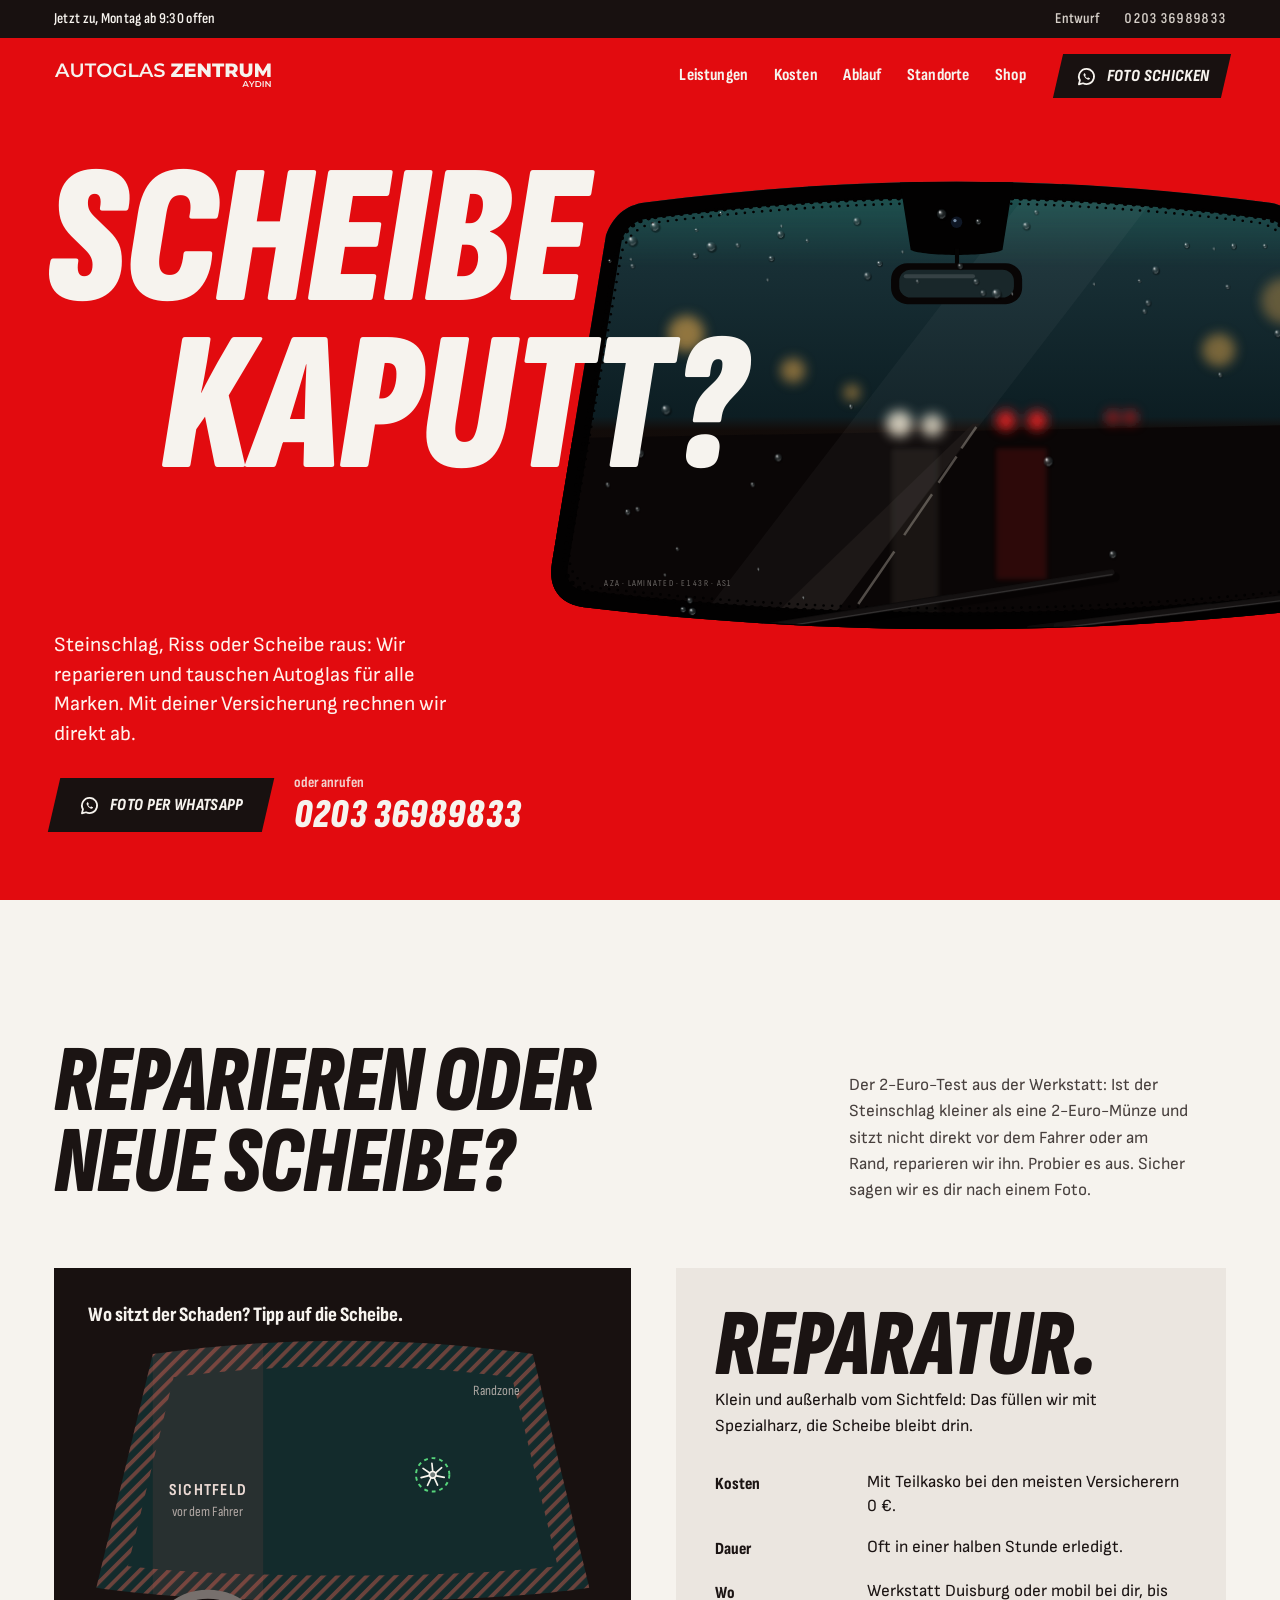
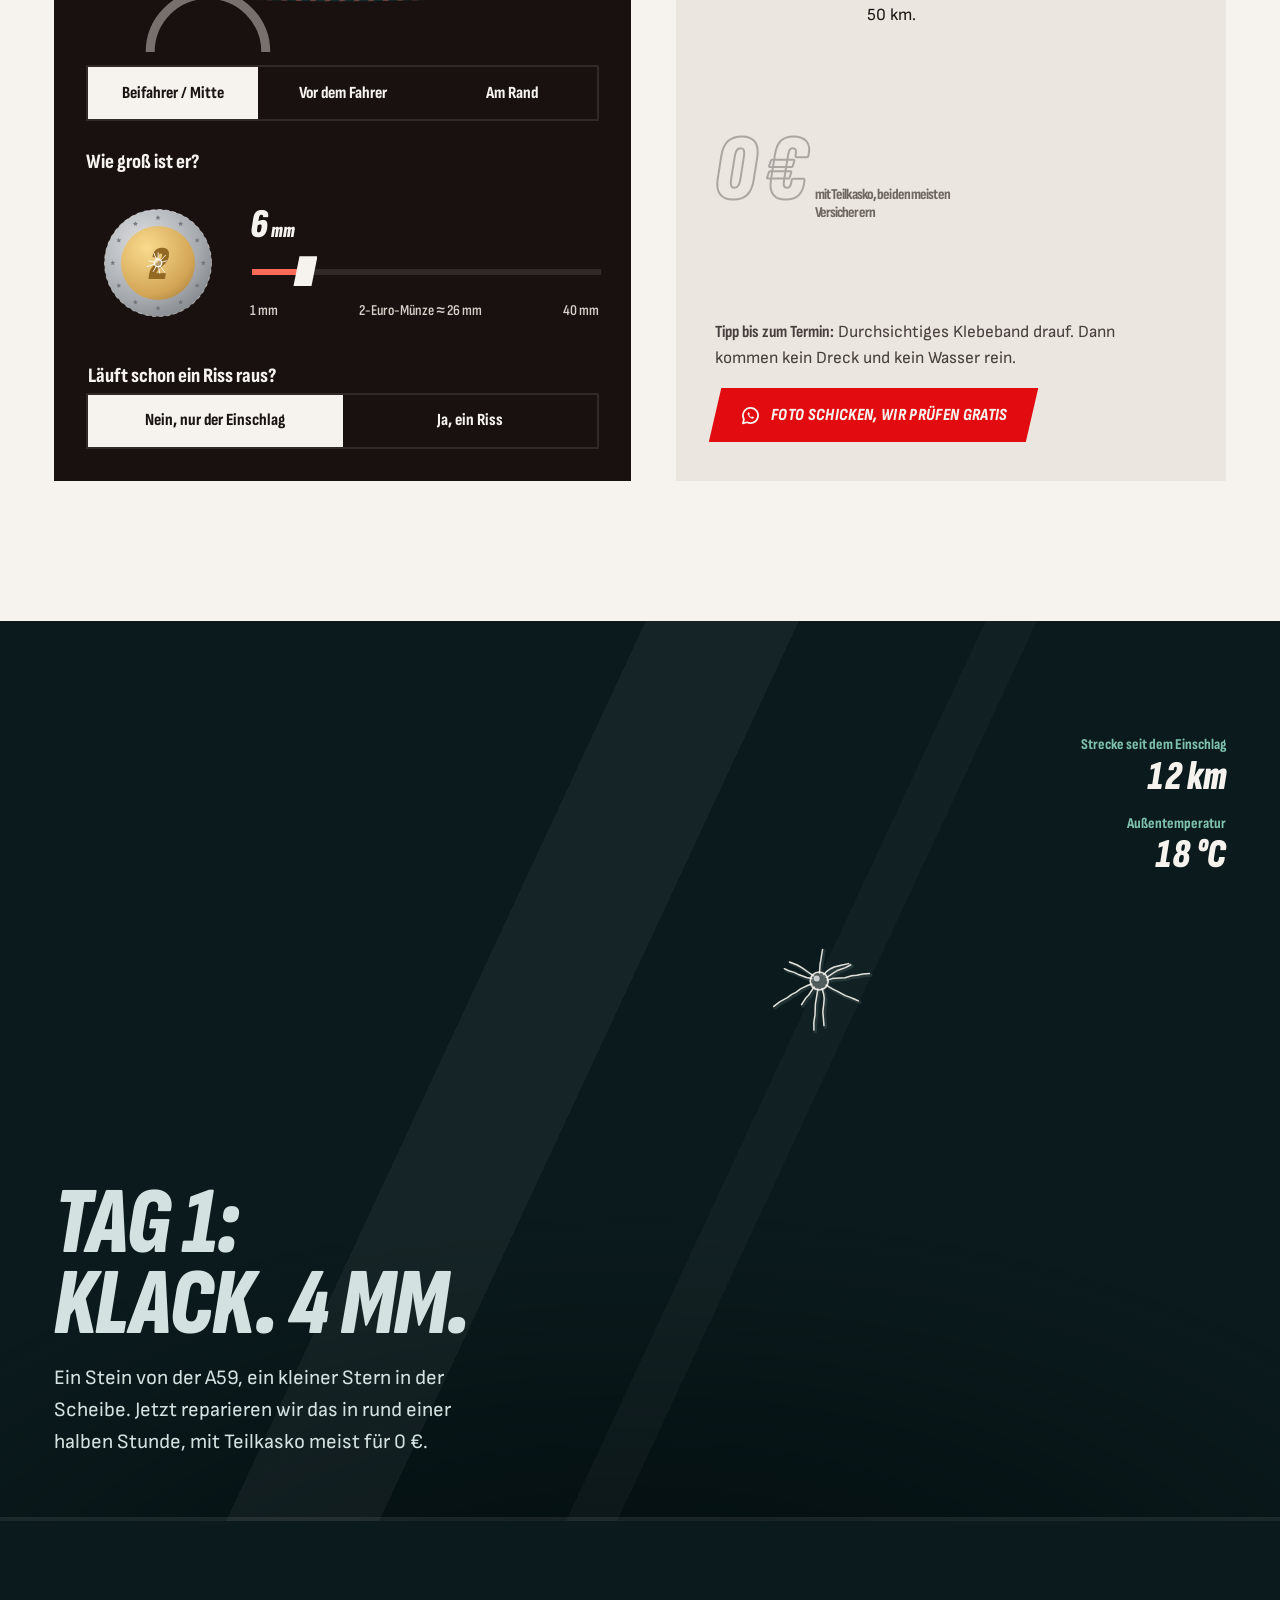
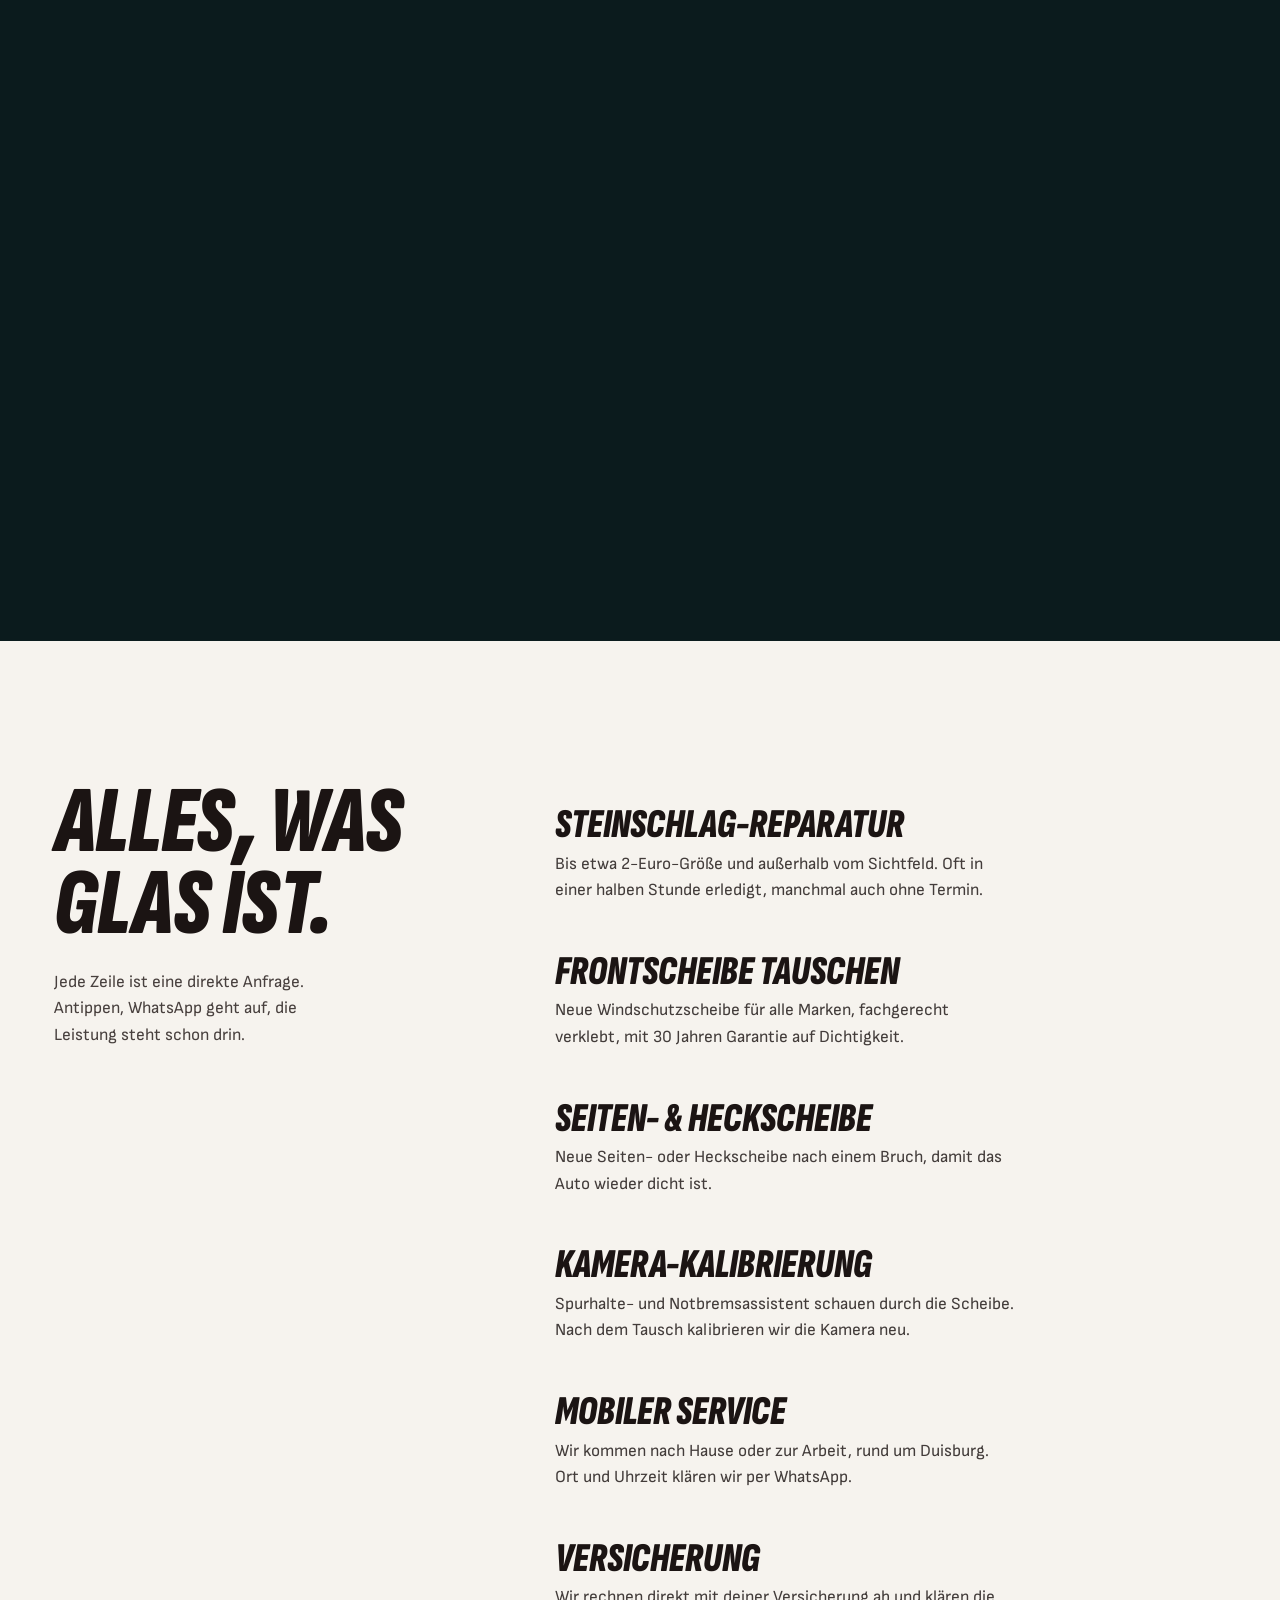
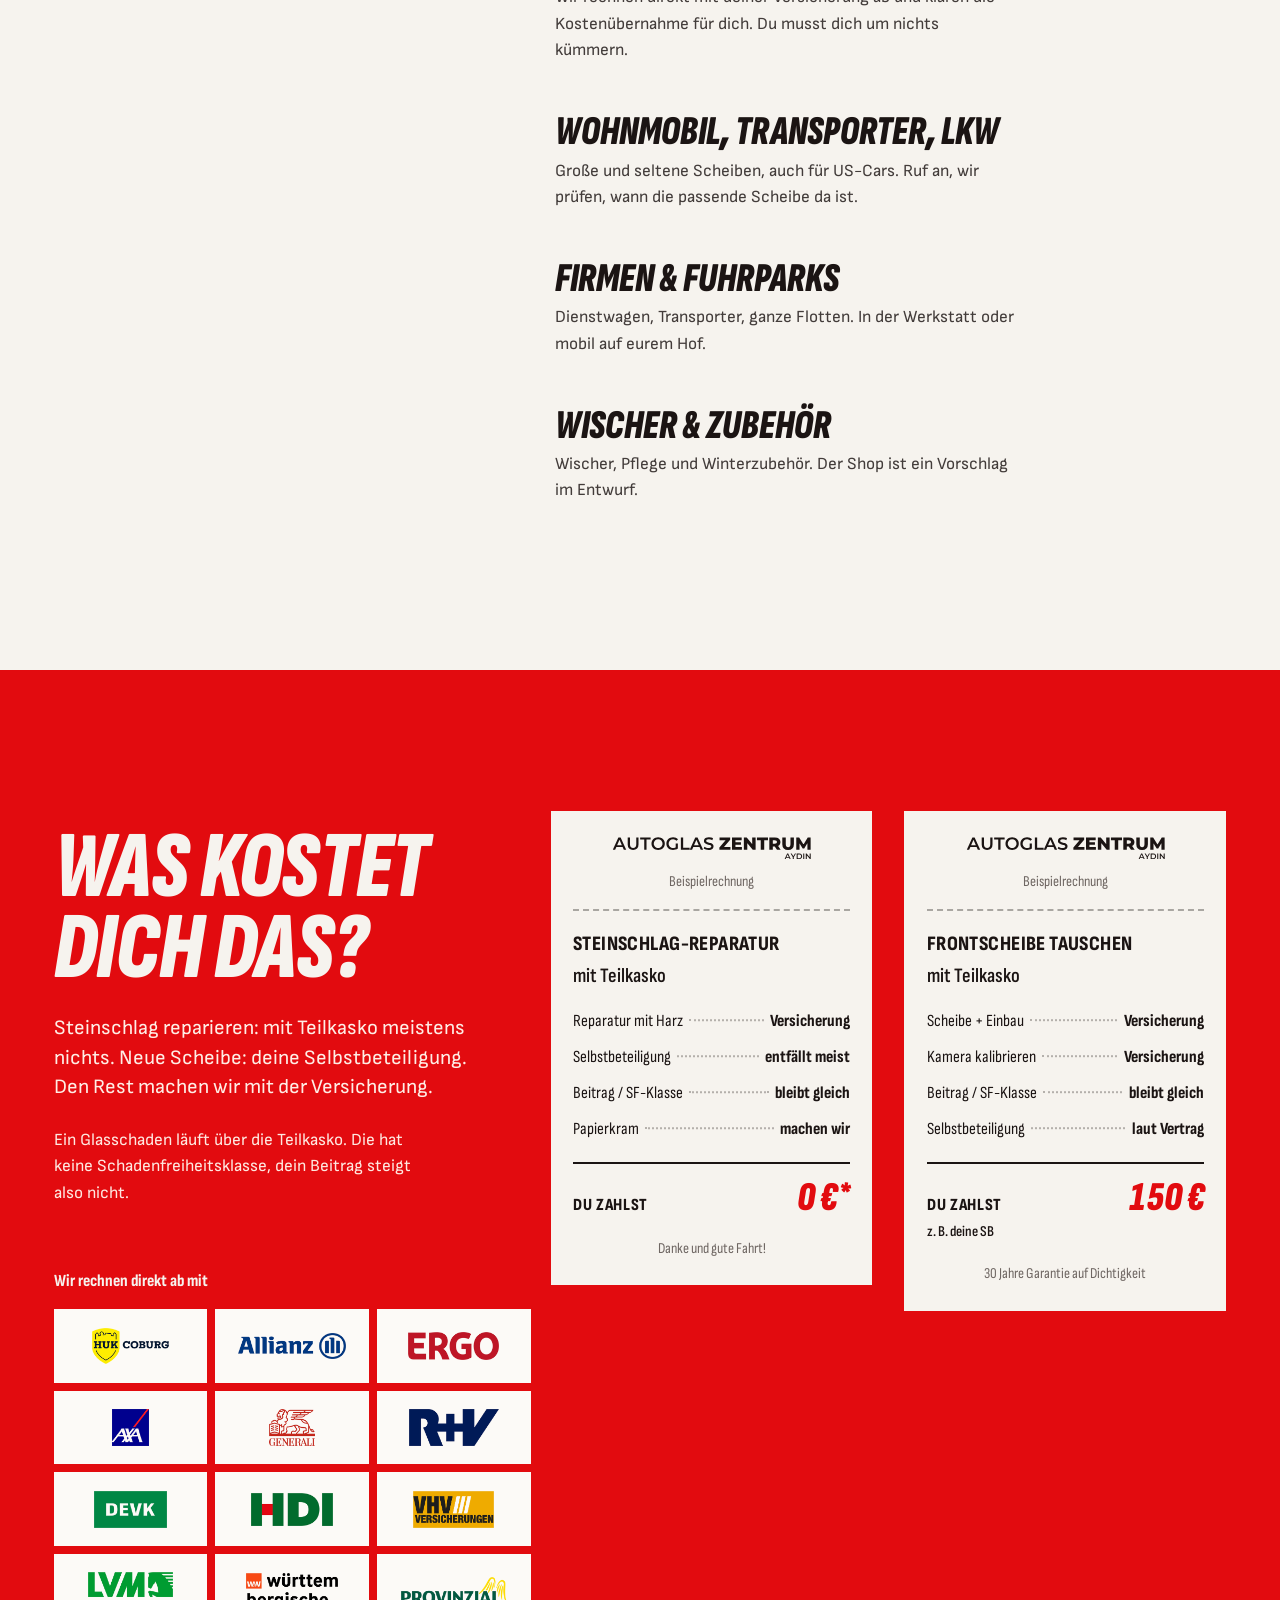
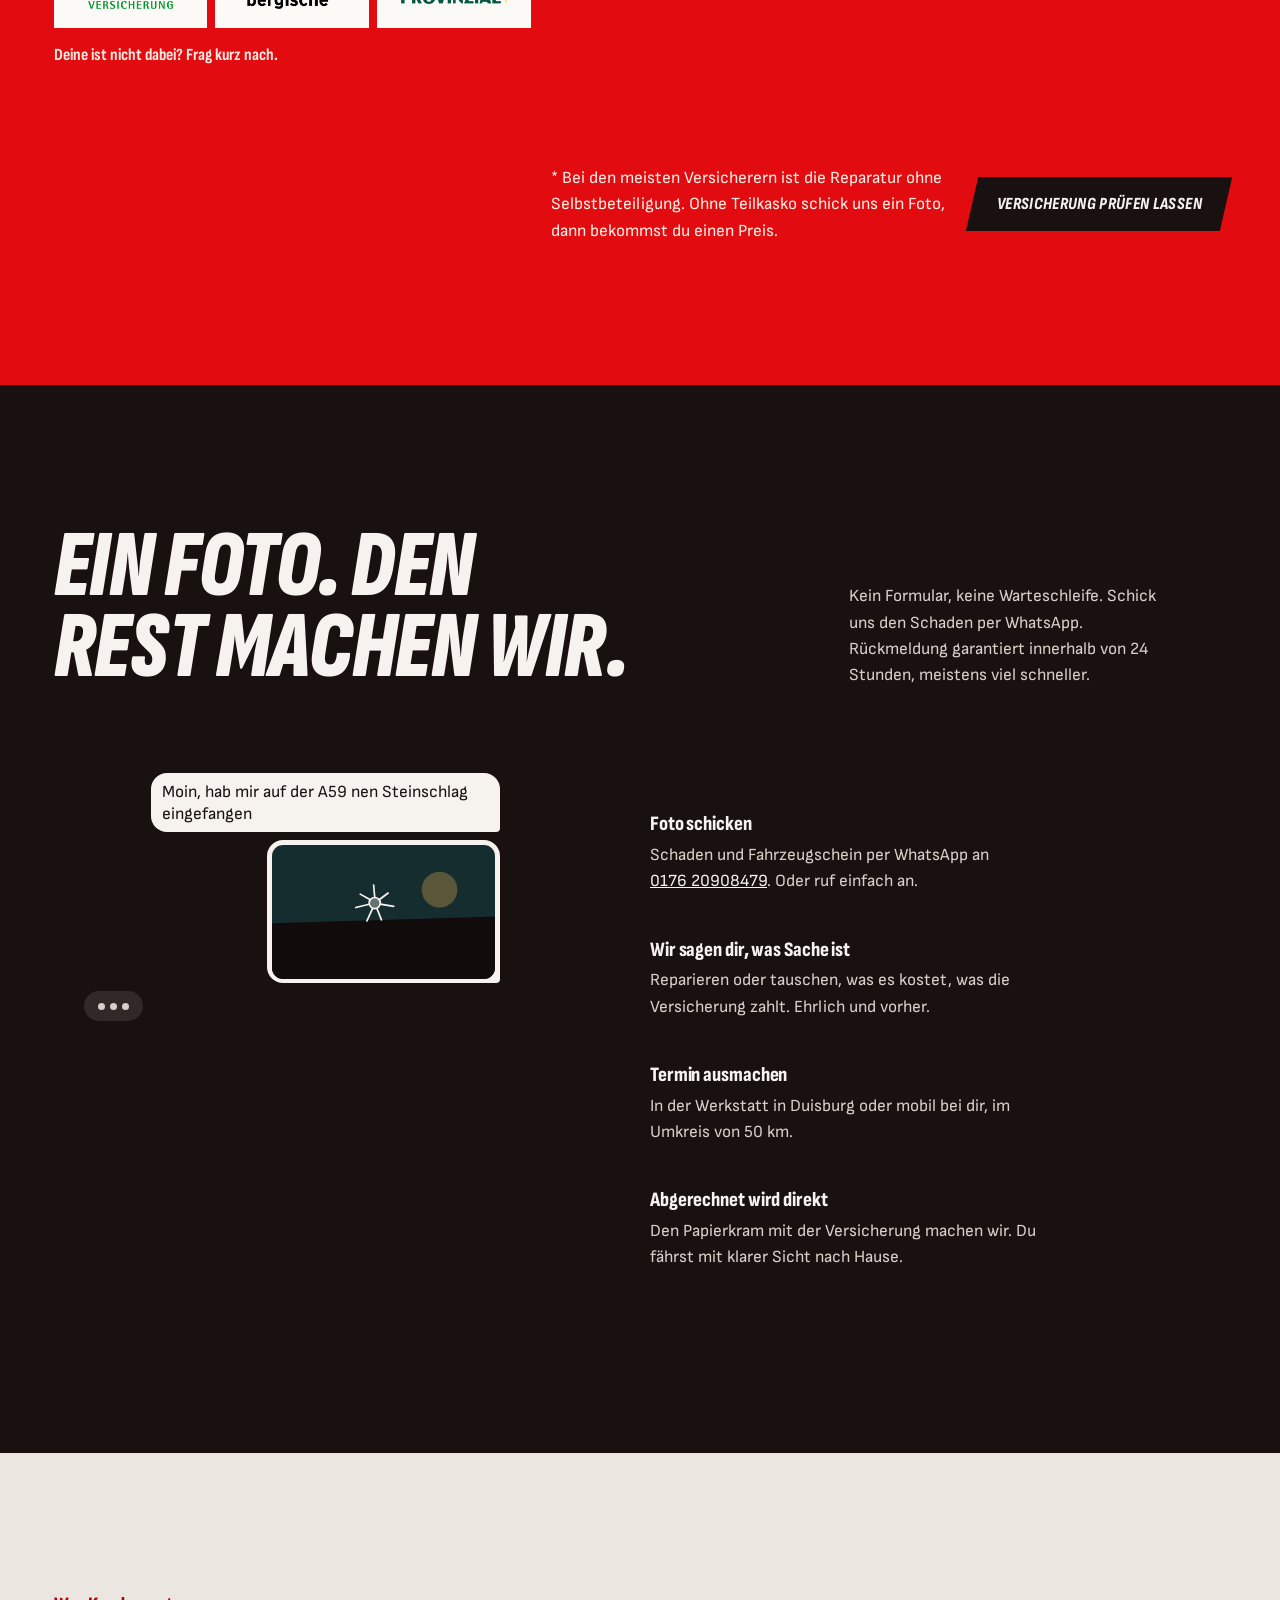
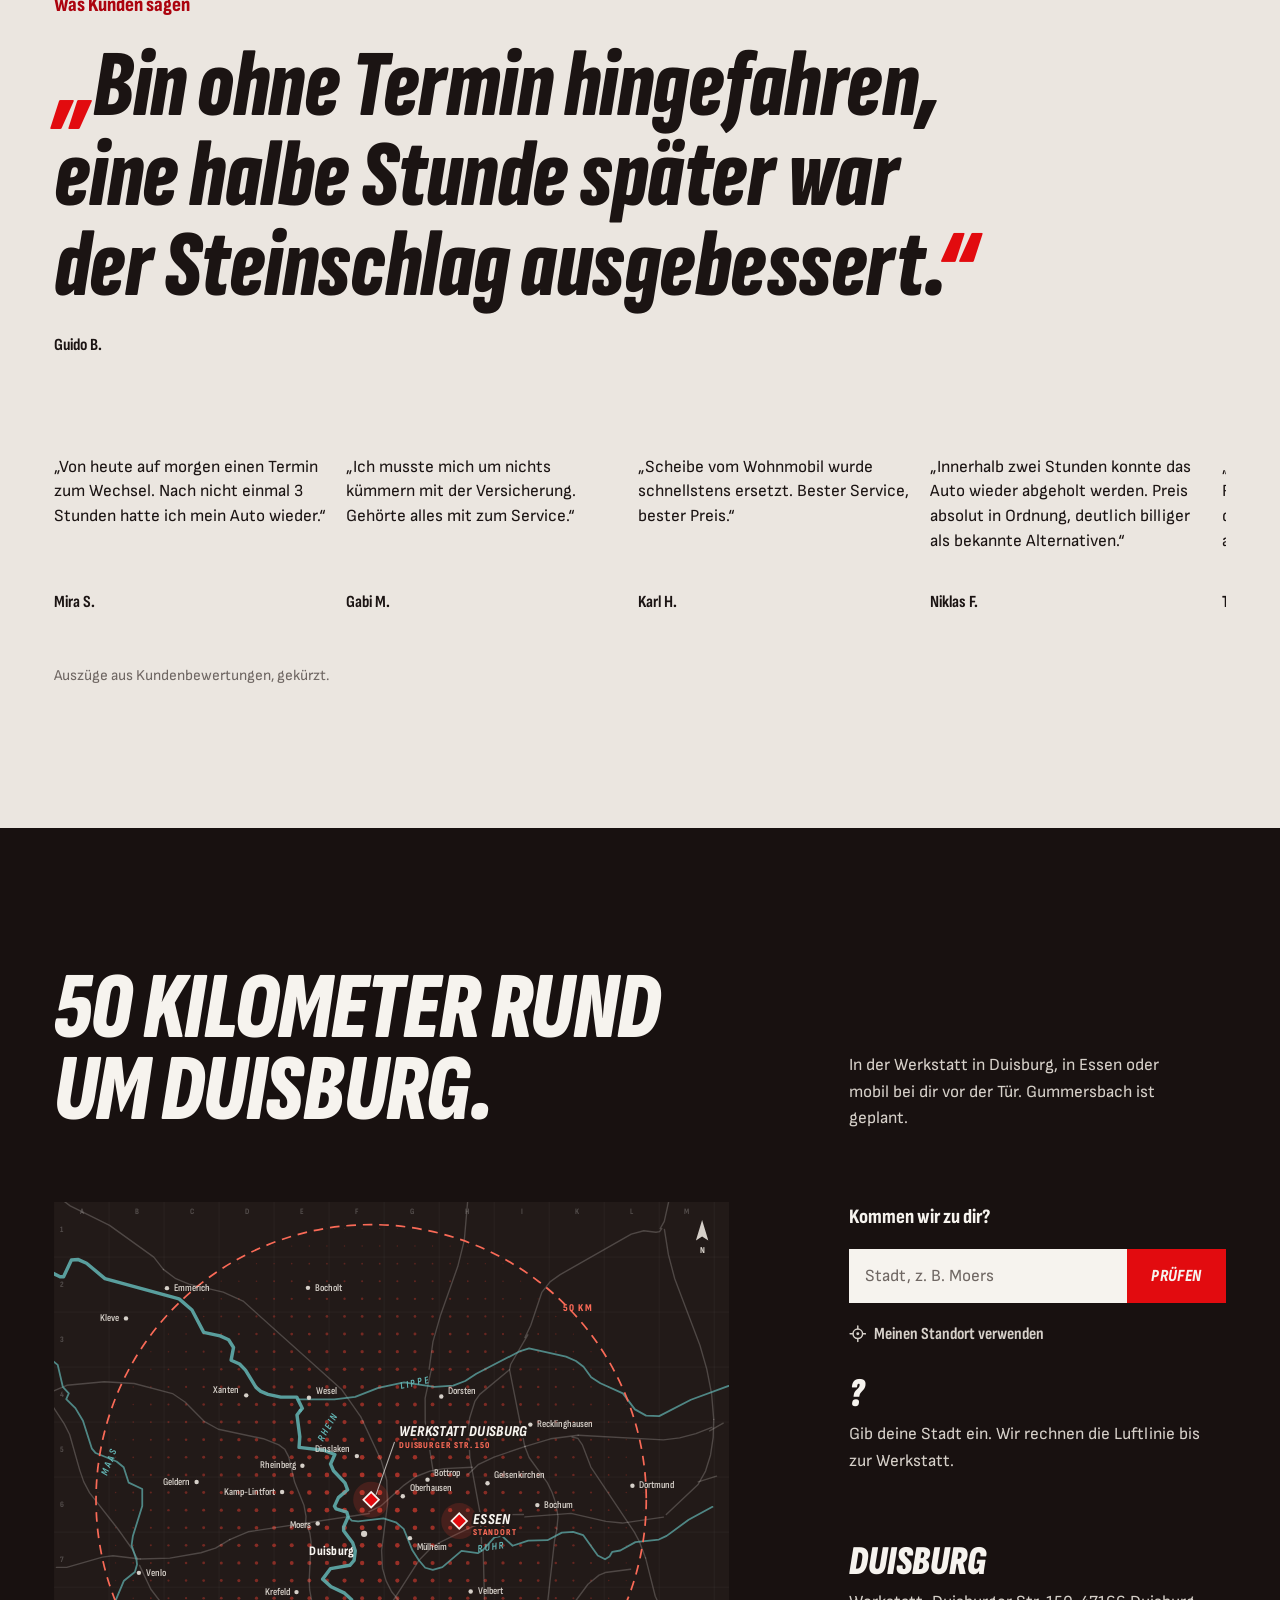
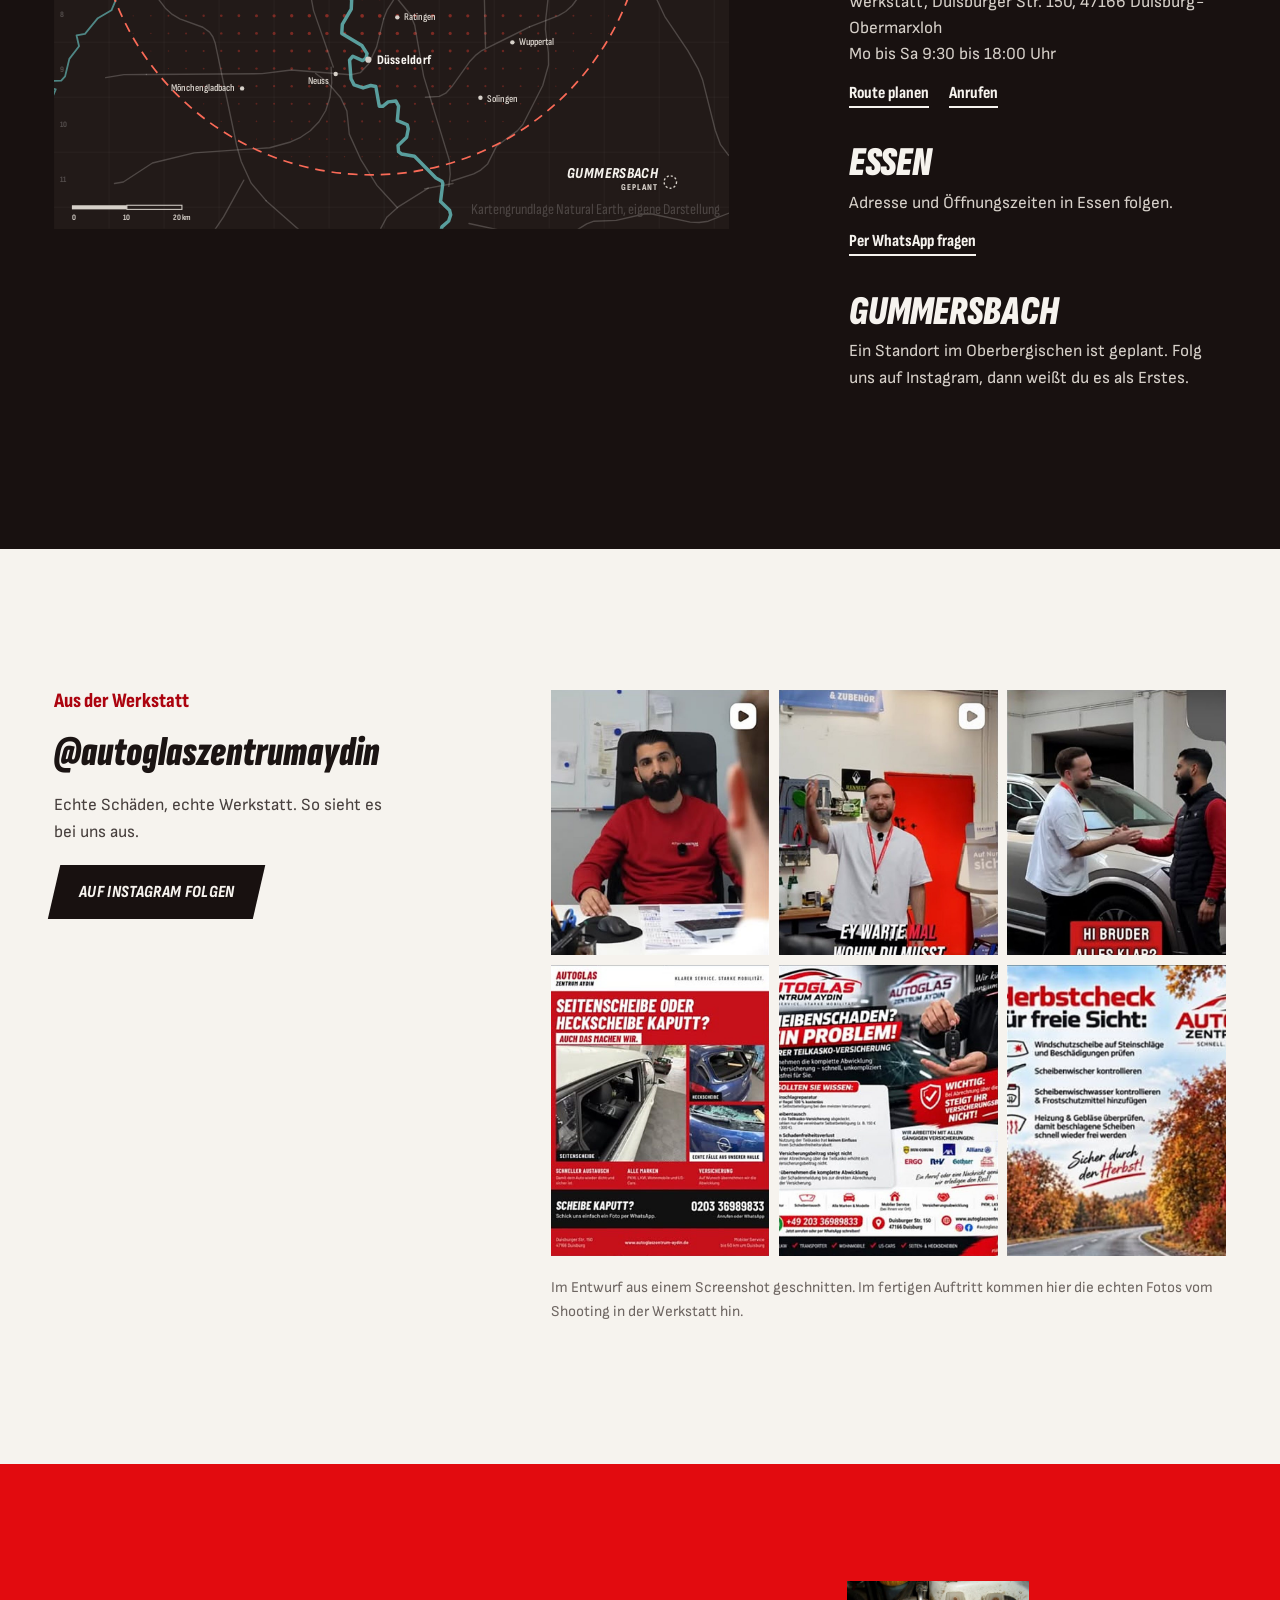
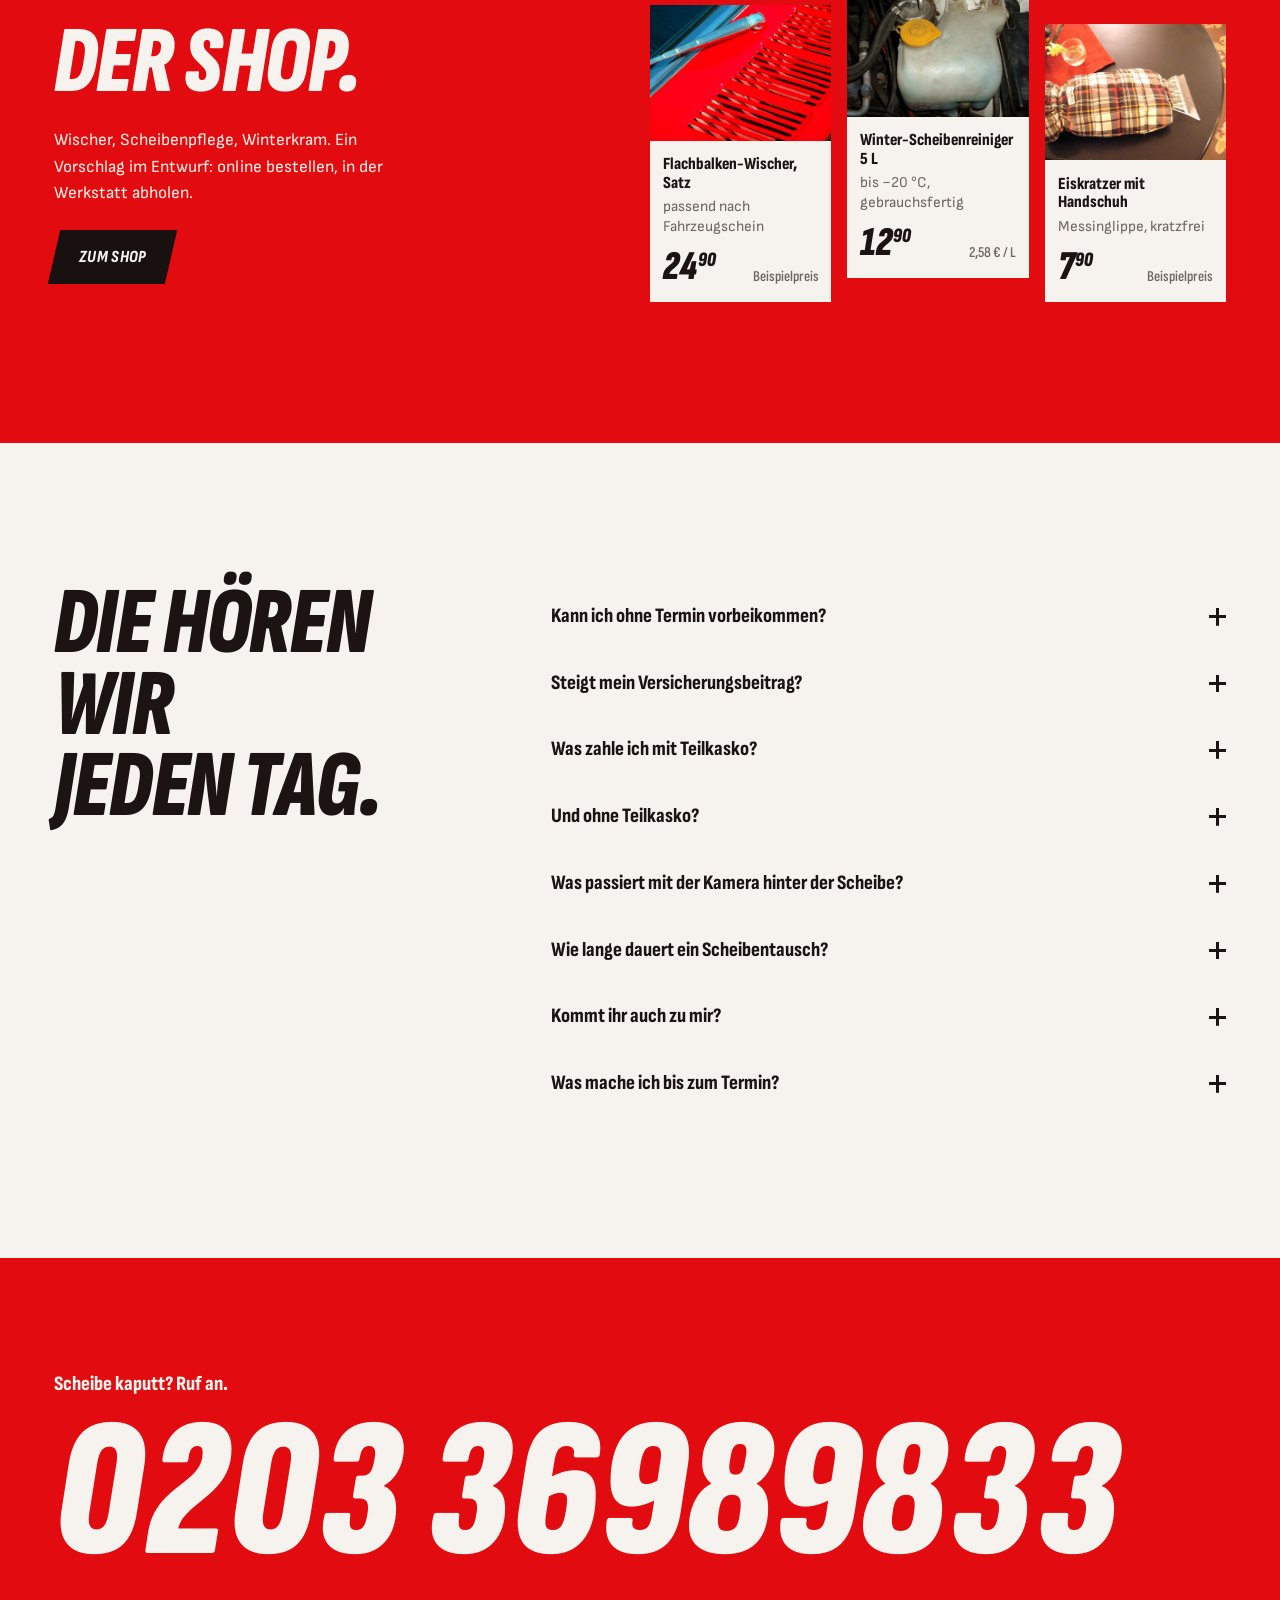
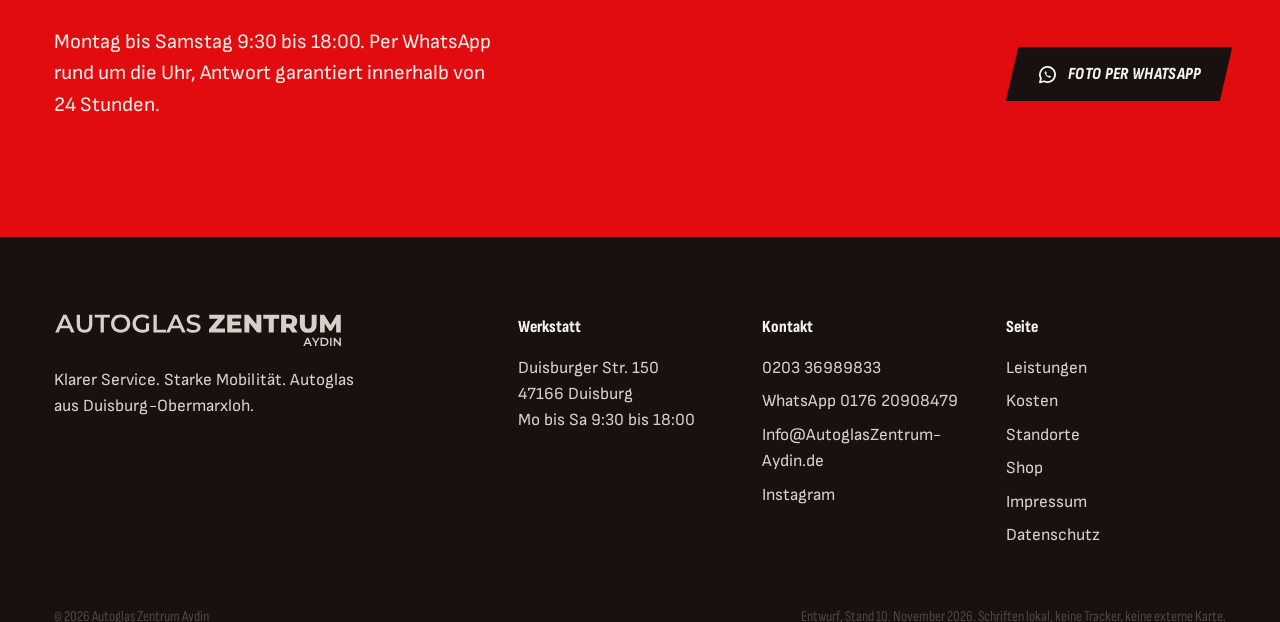
==== index.html @ ae597548 "Startbild: Beschriftung Steinschlag 4 mm reparierbar entfernt Auf Wunsch raus: das Kästchen mit gest" ====
<!doctype html>
<html lang="de">
<head>
<meta charset="utf-8">
<meta name="viewport" content="width=device-width, initial-scale=1, viewport-fit=cover">
<title>Entwurf: Autoglas Zentrum Aydin, Scheibe kaputt? Duisburg & Essen</title>
<meta name="description" content="Steinschlag-Reparatur, Scheibentausch und Kamera-Kalibrierung in Duisburg und Essen. Mit Teilkasko meist kostenlos, direkte Abrechnung mit der Versicherung, mobiler Service bis 50 km.">
<meta name="theme-color" content="#e2161c">
<meta property="og:title" content="Autoglas Zentrum Aydin: Scheibe kaputt?">
<meta property="og:description" content="Foto per WhatsApp, Rückmeldung in 24 Stunden. Steinschlag mit Teilkasko meist 0 €.">
<meta property="og:type" content="website">
<link rel="preload" href="assets/fonts/SofiaSansExtraCondensed-italic-latin.woff2" as="font" type="font/woff2" crossorigin>
<link rel="preload" href="assets/fonts/SofiaSans-normal-latin.woff2" as="font" type="font/woff2" crossorigin>
<link rel="stylesheet" href="assets/css/site.css">
<link rel="icon" href="data:image/svg+xml,%3Csvg xmlns='http://www.w3.org/2000/svg' viewBox='0 0 32 32'%3E%3Ccircle cx='16' cy='16' r='16' fill='%23fe0000'/%3E%3Cpath d='M9 22l5-12h4l5 12h-3.4l-1-2.6h-5.2l-1 2.6zm5.4-5.2h3.2L16 12.6z' fill='%23fff'/%3E%3C/svg%3E">
<script>document.documentElement.classList.add('js')</script>
<script type="application/ld+json">
{
  "@context": "https://schema.org",
  "@type": "AutoRepair",
  "name": "Autoglas Zentrum Aydin",
  "url": "https://autoglaszentrum-aydin.de/",
  "telephone": "+49 203 36989833",
  "email": "Info@AutoglasZentrum-Aydin.de",
  "address": { "@type": "PostalAddress", "streetAddress": "Duisburger Str. 150", "postalCode": "47166", "addressLocality": "Duisburg", "addressCountry": "DE" },
  "geo": { "@type": "GeoCoordinates", "latitude": 51.4906217, "longitude": 6.7808339 },
  "openingHoursSpecification": [{ "@type": "OpeningHoursSpecification", "dayOfWeek": ["Monday","Tuesday","Wednesday","Thursday","Friday","Saturday"], "opens": "09:30", "closes": "18:00" }],
  "areaServed": ["Duisburg","Essen","Oberhausen","Mülheim an der Ruhr","Moers","Dinslaken","Bottrop","Krefeld","Düsseldorf","Gelsenkirchen","Wesel"],
  "sameAs": ["https://www.instagram.com/autoglaszentrumaydin/"]
}
</script>
</head>
<body>
<svg width="0" height="0" style="position:absolute" aria-hidden="true" focusable="false">
<symbol id="wortmarke" viewBox="-2 0 903 104"><g fill="currentColor"><path d="M-0.4 58 24.8 2H35L60.3 58H49.4L27.8 7.5H31.9L10.3 58ZM11.2 45 14 36.9H44.2L47 45ZM91.5 58.8Q80 58.8 73.5 52.3Q67 45.8 67 33.6V2H77.4V33.2Q77.4 41.8 81.1 45.8Q84.8 49.7 91.6 49.7Q98.4 49.7 102.1 45.8Q105.8 41.8 105.8 33.2V2H116V33.6Q116 45.8 109.5 52.3Q103 58.8 91.5 58.8ZM141.9 58V10.8H123.4V2H170.9V10.8H152.3V58ZM205 58.8Q198.4 58.8 192.9 56.6Q187.4 54.5 183.3 50.6Q179.2 46.7 177 41.5Q174.7 36.2 174.7 30Q174.7 23.8 177 18.5Q179.2 13.3 183.3 9.4Q187.4 5.5 192.9 3.4Q198.4 1.2 204.9 1.2Q211.4 1.2 216.9 3.4Q222.4 5.5 226.5 9.4Q230.6 13.3 232.8 18.5Q235 23.8 235 30Q235 36.2 232.8 41.5Q230.6 46.8 226.5 50.6Q222.4 54.5 216.9 56.6Q211.4 58.8 205 58.8ZM204.9 49.7Q209.1 49.7 212.7 48.2Q216.3 46.8 219 44.1Q221.6 41.4 223.1 37.9Q224.6 34.3 224.6 30Q224.6 25.7 223.1 22.1Q221.6 18.6 219 15.9Q216.3 13.2 212.7 11.8Q209.1 10.3 204.9 10.3Q200.6 10.3 197.1 11.8Q193.5 13.2 190.8 15.9Q188.2 18.6 186.7 22.1Q185.2 25.7 185.2 30Q185.2 34.2 186.7 37.8Q188.2 41.4 190.8 44.1Q193.4 46.8 197 48.2Q200.6 49.7 204.9 49.7ZM272.2 58.8Q265.7 58.8 260.2 56.7Q254.7 54.6 250.6 50.7Q246.6 46.8 244.3 41.5Q242.1 36.2 242.1 30Q242.1 23.8 244.3 18.5Q246.6 13.2 250.7 9.3Q254.8 5.4 260.3 3.3Q265.8 1.2 272.4 1.2Q279.5 1.2 285.2 3.5Q291 5.8 294.9 10.3L288.3 16.7Q285 13.4 281.2 11.9Q277.4 10.3 272.9 10.3Q268.5 10.3 264.7 11.8Q261 13.2 258.2 15.8Q255.5 18.5 254 22.1Q252.6 25.7 252.6 30Q252.6 34.2 254 37.8Q255.5 41.4 258.2 44.1Q261 46.8 264.6 48.2Q268.3 49.7 272.8 49.7Q277 49.7 280.8 48.4Q284.7 47 288.2 43.9L294.2 51.7Q289.8 55.2 284 57Q278.2 58.8 272.2 58.8ZM294.2 51.7 284.3 50.3V29.4H294.2ZM307.8 58V2H318.2V49.2H347.5V58ZM347.8 58 373 2H383.3L408.6 58H397.7L376 7.5H380.2L358.6 58ZM359.4 45 362.2 36.9H392.5L395.3 45ZM433 58.8Q426.5 58.8 420.5 56.9Q414.5 55 411 52.1L414.6 44Q417.9 46.6 422.9 48.4Q427.8 50.2 433 50.2Q437.4 50.2 440.2 49.2Q442.9 48.2 444.2 46.6Q445.4 45 445.4 42.9Q445.4 40.3 443.6 38.8Q441.8 37.2 438.8 36.3Q435.9 35.4 432.4 34.6Q428.8 33.8 425.2 32.7Q421.7 31.6 418.8 29.9Q415.8 28.2 414 25.3Q412.2 22.4 412.2 17.9Q412.2 13.4 414.6 9.6Q417 5.8 422 3.5Q427 1.2 434.7 1.2Q439.8 1.2 444.7 2.5Q449.7 3.8 453.4 6.2L450.1 14.2Q446.3 12 442.3 10.9Q438.3 9.8 434.6 9.8Q430.3 9.8 427.6 10.9Q425 11.9 423.7 13.6Q422.5 15.3 422.5 17.4Q422.5 20 424.3 21.6Q426.1 23.1 429 24Q431.9 24.9 435.5 25.7Q439.1 26.6 442.7 27.6Q446.2 28.6 449.2 30.3Q452.1 32 453.9 34.9Q455.7 37.8 455.7 42.2Q455.7 46.6 453.2 50.4Q450.8 54.2 445.8 56.5Q440.7 58.8 433 58.8ZM482.1 58V48.1L515 9L517 14.6H482.8V2H531V11.9L498.1 51L496.2 45.4H532.2V58ZM539.2 58V2H583.1V14.2H554.9V45.8H584.2V58ZM553.8 35.5V23.7H579.8V35.5ZM593 58V2H606L636.9 39.3H630.7V2H646.2V58H633.2L602.3 20.7H608.5V58ZM669.4 58V14.6H652.2V2H702.3V14.6H685.2V58ZM708.2 58V2H733.3Q745.5 2 752.1 7.6Q758.7 13.1 758.7 22.7Q758.7 29 755.7 33.6Q752.6 38.2 747.1 40.7Q741.5 43.1 733.8 43.1H717L724.1 36.5V58ZM742.9 58 729 37.6H745.8L759.8 58ZM724.1 38.2 717 30.9H732.9Q737.8 30.9 740.3 28.7Q742.7 26.6 742.7 22.7Q742.7 18.8 740.3 16.6Q737.8 14.5 732.9 14.5H717L724.1 7.2ZM793.3 59.1Q780.9 59.1 773.9 52.3Q767 45.5 767 33V2H782.8V32.6Q782.8 39.8 785.6 42.9Q788.5 46 793.4 46Q798.4 46 801.2 42.9Q804 39.8 804 32.6V2H819.6V33Q819.6 45.5 812.6 52.3Q805.7 59.1 793.3 59.1ZM830.3 58V2H843.4L866.6 40.1H859.7L882.2 2H895.3L895.4 58H880.9L880.7 24.2H883.2L866.3 52.5H859.3L841.9 24.2H845V58Z"/><path d="M777.7 100 789.1 74.8H793.7L805 100H800.1L790.4 77.3H792.3L782.5 100ZM782.9 94.2 784.2 90.5H797.8L799.1 94.2ZM814.4 100V90L815.5 92.9L804.5 74.8H809.5L818.3 89.4H815.5L824.4 74.8H829L818 92.9L819.1 90V100ZM832 100V74.8H843.1Q847.2 74.8 850.3 76.4Q853.4 78 855.1 80.8Q856.8 83.6 856.8 87.4Q856.8 91.2 855.1 94Q853.4 96.8 850.3 98.4Q847.2 100 843.1 100ZM836.7 96H842.8Q845.7 96 847.7 95Q849.8 93.9 851 91.9Q852.1 90 852.1 87.4Q852.1 84.8 851 82.8Q849.8 80.9 847.7 79.8Q845.7 78.8 842.8 78.8H836.7ZM861.8 100V74.8H866.5V100ZM873.3 100V74.8H877.1L892.9 94.2H891V74.8H895.7V100H891.8L876 80.6H877.9V100Z"/></g></symbol>
<symbol id="i-tel" viewBox="0 0 24 24"><path d="M6.6 3.5h2.9l1.6 4.1-2 1.4a11 11 0 0 0 5.9 5.9l1.4-2 4.1 1.6v2.9a2 2 0 0 1-2.1 2A15.5 15.5 0 0 1 4.6 5.6a2 2 0 0 1 2-2.1Z" fill="none" stroke="currentColor" stroke-width="2" stroke-linejoin="round"/></symbol>
<symbol id="i-chat" viewBox="0 0 24 24"><path d="M12 3.2a8.6 8.6 0 0 0-7.5 12.9l-1.2 4.6 4.7-1.2A8.6 8.6 0 1 0 12 3.2Z" fill="none" stroke="currentColor" stroke-width="2" stroke-linejoin="round"/><path d="M9.3 8.3c.3-.3.7-.3.9.1l.8 1.6c.1.3 0 .6-.2.8l-.5.5a5.4 5.4 0 0 0 2.4 2.4l.5-.5c.2-.2.5-.3.8-.2l1.6.8c.4.2.4.6.1.9-.6.6-1.4.9-2.2.7a7.6 7.6 0 0 1-4.9-4.9c-.2-.8.1-1.6.7-2.2Z" fill="currentColor"/></symbol>
<symbol id="i-pin" viewBox="0 0 24 24"><path d="M12 21.2s6.6-5.9 6.6-11.2a6.6 6.6 0 0 0-13.2 0c0 5.3 6.6 11.2 6.6 11.2Z" fill="none" stroke="currentColor" stroke-width="2" stroke-linejoin="round"/><circle cx="12" cy="10" r="2.4" fill="currentColor"/></symbol>
<symbol id="i-ziel" viewBox="0 0 24 24"><circle cx="12" cy="12" r="6.5" fill="none" stroke="currentColor" stroke-width="2"/><circle cx="12" cy="12" r="2" fill="currentColor"/><path d="M12 1.5v3.5M12 19v3.5M1.5 12H5M19 12h3.5" stroke="currentColor" stroke-width="2" stroke-linecap="round"/></symbol>
<symbol id="i-korb" viewBox="0 0 24 24"><path d="M3 4h2.4l2.3 11.2h10.6L20.6 7H7" fill="none" stroke="currentColor" stroke-width="2" stroke-linejoin="round" stroke-linecap="round"/><circle cx="9" cy="19.5" r="1.6" fill="currentColor"/><circle cx="17" cy="19.5" r="1.6" fill="currentColor"/></symbol>
<symbol id="p-wischer" viewBox="0 0 120 90"><g stroke="currentColor" fill="none" stroke-width="2.5" stroke-linecap="round" stroke-linejoin="round"><path d="M8 62C40 52 80 48 112 50" stroke-width="7"/><path d="M10 68C42 58 80 54 110 56" stroke-width="1.6"/><path d="M14 58C44 49 78 45 106 47" stroke-width="1.6" opacity=".5"/><rect x="52" y="44" width="16" height="10" rx="2" fill="currentColor"/><path d="M60 46 92 14"/><path d="M88 12l8 4"/></g></symbol>
<symbol id="p-heckwischer" viewBox="0 0 120 90"><g stroke="currentColor" fill="none" stroke-width="2.5" stroke-linecap="round" stroke-linejoin="round"><path d="M30 66C50 58 72 56 92 58" stroke-width="6"/><rect x="54" y="52" width="12" height="9" rx="2" fill="currentColor"/><path d="M60 55 40 22"/><circle cx="38" cy="19" r="5"/></g></symbol>
<symbol id="p-kanister" viewBox="0 0 120 90"><g stroke="currentColor" fill="none" stroke-width="2.5" stroke-linecap="round" stroke-linejoin="round"><path d="M36 22h44l8 10v50H32V30Z"/><path d="M62 22V14h12v8"/><path d="M40 22c0-7 4-10 10-10h4" /><path d="M32 46h56M32 66h56"/><path d="M44 56h20" stroke-width="4"/></g></symbol>
<symbol id="p-kratzer" viewBox="0 0 120 90"><g stroke="currentColor" fill="none" stroke-width="2.5" stroke-linecap="round" stroke-linejoin="round"><path d="M14 70 30 42h26l6 28Z"/><path d="M14 70h48" stroke-width="5"/><path d="M56 42c8-12 16-20 30-20 14 0 22 8 22 20 0 14-10 24-26 28-8 2-14 2-20 0"/><path d="M78 30c2 6 2 12-2 18M92 30c2 8 0 16-6 22"/></g></symbol>
<symbol id="p-spray" viewBox="0 0 120 90"><g stroke="currentColor" fill="none" stroke-width="2.5" stroke-linecap="round" stroke-linejoin="round"><rect x="44" y="26" width="30" height="58" rx="5"/><path d="M50 26v-8h18v8"/><path d="M56 18v-6h10"/><path d="M78 10l10-4M78 14h12M78 18l10 4" stroke-width="1.8"/><path d="M44 44h30M44 66h30"/></g></symbol>
<symbol id="p-flasche" viewBox="0 0 120 90"><g stroke="currentColor" fill="none" stroke-width="2.5" stroke-linecap="round" stroke-linejoin="round"><path d="M50 30h20v6l6 8v40H44V44l6-8Z"/><rect x="52" y="16" width="16" height="14" rx="2"/><path d="M44 56h32"/><path d="M52 66h16" stroke-width="4"/></g></symbol>
<symbol id="p-abdeckung" viewBox="0 0 120 90"><g stroke="currentColor" fill="none" stroke-width="2.5" stroke-linecap="round" stroke-linejoin="round"><path d="M26 22C50 16 70 16 94 22L108 70C76 78 44 78 12 70Z"/><path d="M26 22 12 70M94 22l14 48" stroke-dasharray="3 5"/><path d="M20 46C46 40 74 40 100 46" opacity=".6"/><path d="M8 72 2 84M112 72l6 12"/></g></symbol>
<symbol id="p-gutschein" viewBox="0 0 120 90"><g stroke="currentColor" fill="none" stroke-width="2.5" stroke-linecap="round" stroke-linejoin="round"><path d="M10 24h100v14a8 8 0 0 0 0 16v14H10V54a8 8 0 0 0 0-16Z"/><path d="M40 24v44" stroke-dasharray="3 5"/><path d="M54 40h40M54 52h28"/><path d="M22 40l8 6-8 6" /></g></symbol>
</svg>
<a class="skip" href="#inhalt">Zum Inhalt springen</a>

<div class="statusbar">
  <div class="wrap">
    <p class="status" data-status data-offen="false"><span data-status-text>Mo bis Sa 9:30 bis 18:00</span></p>
    <div class="statusbar__rechts">
      <span class="statusbar__entwurf">Entwurf</span>
      <a href="tel:+4920336989833" class="zahl">0203 36989833</a>
    </div>
  </div>
</div>

<header class="kopf" data-kopf>
  <div class="wrap">
    <a class="logo" href="index.html" aria-label="Autoglas Zentrum Aydin, Startseite"><svg viewBox="-2 0 903 104" aria-hidden="true"><use href="#wortmarke"/></svg></a>
    <nav class="nav" aria-label="Hauptnavigation">
      <ul>
        <li><a href="#leistungen">Leistungen</a></li>
        <li><a href="#kosten">Kosten</a></li>
        <li><a href="#ablauf">Ablauf</a></li>
        <li><a href="#gebiet">Standorte</a></li>
        <li><a href="shop.html">Shop</a></li>
      </ul>
    </nav>
    <a class="btn btn--klein btn--kopf" href="https://wa.me/4917620908479?text=Hallo%2C%20ich%20habe%20einen%20Glasschaden%20und%20schicke%20euch%20ein%20Foto." data-wa><span><svg aria-hidden="true"><use href="#i-chat"/></svg>Foto schicken</span></a>
    <button class="menu-knopf" type="button" aria-expanded="false" aria-controls="menu" data-menu-auf><i aria-hidden="true"></i>Menü</button>
  </div>
</header>

<div class="menu" id="menu" role="dialog" aria-modal="true" aria-label="Menü" data-menu>
  <div class="menu__kopf">
    <span class="logo" aria-hidden="true" style="width:11.5rem"><svg viewBox="-2 0 903 104"><use href="#wortmarke"/></svg></span>
    <button class="menu__zu" type="button" data-menu-zu>Schließen</button>
  </div>
  <nav aria-label="Mobile Navigation">
    <ul>
      <li><a href="#test" data-menu-link>2-Euro-Test</a></li>
      <li><a href="#leistungen" data-menu-link>Leistungen</a></li>
      <li><a href="#kosten" data-menu-link>Kosten</a></li>
      <li><a href="#ablauf" data-menu-link>Ablauf</a></li>
      <li><a href="#gebiet" data-menu-link>Standorte</a></li>
      <li><a href="shop.html">Shop</a></li>
    </ul>
  </nav>
  <div class="menu__fuss">
    <a class="btn btn--schwarz" href="https://wa.me/4917620908479" data-wa><span><svg aria-hidden="true"><use href="#i-chat"/></svg>Foto per WhatsApp</span></a>
    <a class="btn btn--kreide" href="tel:+4920336989833"><span><svg aria-hidden="true"><use href="#i-tel"/></svg>0203 36989833</span></a>
  </div>
</div>

<main id="inhalt">

<!-- ================= HERO ================= -->
<section class="hero" aria-labelledby="hero-titel">
  <div class="wrap">
    <h1 class="hero__titel display" id="hero-titel"><span>Scheibe</span> <span class="z2">kaputt?</span></h1>

    <div class="scheibe" aria-hidden="true" data-scheibe>
      <svg viewBox="0 0 1000 560" preserveAspectRatio="xMidYMid meet">
        <defs>
          <clipPath id="ws-clip"><path d="M120 30C380-4 620-4 880 30C905 33 920 48 928 70L994 470C999 500 985 520 955 524C650 560 350 560 45 524C15 520 1 500 6 470L72 70C80 48 95 33 120 30Z"/></clipPath>
          <linearGradient id="ws-glas" x1="0" y1="0" x2="0" y2="1">
            <stop offset="0" stop-color="oklch(0.33 0.035 215)"/>
            <stop offset=".52" stop-color="oklch(0.22 0.025 220)"/>
            <stop offset=".55" stop-color="oklch(0.16 0.012 40)"/>
            <stop offset="1" stop-color="oklch(0.11 0.008 30)"/>
          </linearGradient>
          <linearGradient id="ws-keil" x1="0" y1="0" x2="0" y2="1">
            <stop offset="0" stop-color="oklch(0.5 0.08 180)" stop-opacity=".55"/>
            <stop offset="1" stop-color="oklch(0.5 0.08 180)" stop-opacity="0"/>
          </linearGradient>
          <filter id="ws-bokeh" x="-20%" y="-20%" width="140%" height="140%"><feGaussianBlur stdDeviation="7"/></filter>
          <filter id="ws-bokeh-s" x="-50%" y="-50%" width="200%" height="200%"><feGaussianBlur stdDeviation="3"/></filter>
        </defs>
        <g clip-path="url(#ws-clip)">
          <rect width="1000" height="560" fill="url(#ws-glas)"/>
          <!-- Blick nach draußen: nasse Straße, Lichter -->
          <path d="M0 318 L1000 300 L1000 560 L0 560Z" fill="oklch(0.13 0.008 30)"/>
          <path d="M520 300 L250 560 L330 560 L528 300Z" fill="oklch(0.2 0.01 40)" opacity=".7"/>
          <g stroke="oklch(0.85 0.02 80)" stroke-width="3" opacity=".35">
            <path d="M524 304 L506 330"/><path d="M500 340 L478 372"/><path d="M470 386 L436 436"/><path d="M424 456 L380 520"/>
          </g>
          <g filter="url(#ws-bokeh)">
            <circle cx="560" cy="296" r="12" fill="oklch(0.62 0.24 28)" opacity=".9"/>
            <circle cx="598" cy="296" r="12" fill="oklch(0.62 0.24 28)" opacity=".9"/>
            <circle cx="690" cy="292" r="8" fill="oklch(0.62 0.24 28)" opacity=".7"/>
            <circle cx="712" cy="292" r="8" fill="oklch(0.62 0.24 28)" opacity=".7"/>
            <circle cx="430" cy="300" r="16" fill="oklch(0.96 0.03 90)" opacity=".8"/>
            <circle cx="470" cy="302" r="14" fill="oklch(0.96 0.03 90)" opacity=".75"/>
            <circle cx="170" cy="190" r="22" fill="oklch(0.82 0.14 75)" opacity=".55"/>
            <circle cx="300" cy="235" r="15" fill="oklch(0.82 0.14 75)" opacity=".5"/>
            <circle cx="372" cy="262" r="10" fill="oklch(0.82 0.14 75)" opacity=".5"/>
            <circle cx="820" cy="210" r="20" fill="oklch(0.82 0.14 75)" opacity=".45"/>
            <circle cx="900" cy="150" r="28" fill="oklch(0.82 0.14 75)" opacity=".35"/>
          </g>
          <g filter="url(#ws-bokeh-s)" opacity=".55">
            <rect x="548" y="330" width="62" height="160" fill="oklch(0.62 0.24 28)" opacity=".28"/>
            <rect x="420" y="330" width="58" height="200" fill="oklch(0.96 0.03 90)" opacity=".12"/>
          </g>
          <!-- Farbkeil oben, Lichtreflex -->
          <rect width="1000" height="110" fill="url(#ws-keil)"/>
          <path d="M600 0 L760 0 L330 560 L170 560Z" fill="oklch(1 0 0)" opacity=".035"/>
          <!-- Siebdruckrand mit Punktraster -->
          <path d="M120 30C380-4 620-4 880 30C905 33 920 48 928 70L994 470C999 500 985 520 955 524C650 560 350 560 45 524C15 520 1 500 6 470L72 70C80 48 95 33 120 30Z" fill="none" stroke="oklch(0.08 0.005 30)" stroke-width="40"/>
          <path transform="translate(500 280) scale(.968 .93) translate(-500 -280)" d="M120 30C380-4 620-4 880 30C905 33 920 48 928 70L994 470C999 500 985 520 955 524C650 560 350 560 45 524C15 520 1 500 6 470L72 70C80 48 95 33 120 30Z" fill="none" stroke="oklch(0.08 0.005 30)" stroke-width="6" stroke-dasharray="0 11" stroke-linecap="round"/>
          <path transform="translate(500 280) scale(.955 .905) translate(-500 -280)" d="M120 30C380-4 620-4 880 30C905 33 920 48 928 70L994 470C999 500 985 520 955 524C650 560 350 560 45 524C15 520 1 500 6 470L72 70C80 48 95 33 120 30Z" fill="none" stroke="oklch(0.08 0.005 30)" stroke-width="3.5" stroke-dasharray="0 11" stroke-linecap="round"/>
          <!-- Kamerafeld + Innenspiegel -->
          <path d="M430 0H570L556 88C540 96 460 96 444 88Z" fill="oklch(0.08 0.005 30)"/>
          <circle cx="500" cy="54" r="7" fill="oklch(0.2 0.03 260)"/><circle cx="498" cy="52" r="2" fill="oklch(0.8 0.05 250)" opacity=".7"/>
          <rect x="498" y="86" width="5" height="24" fill="oklch(0.1 0.005 30)"/>
          <rect x="420" y="104" width="160" height="50" rx="20" fill="oklch(0.12 0.006 30)"/>
          <rect x="430" y="112" width="140" height="34" rx="14" fill="oklch(0.26 0.02 215)"/>
          <path d="M438 120 H520" stroke="oklch(1 0 0)" stroke-opacity=".12" stroke-width="5" stroke-linecap="round"/>
          <text x="70" y="498" fill="oklch(0.9 0.01 80)" opacity=".45" font-family="Sofia Sans Condensed, sans-serif" font-size="11" letter-spacing="1.5">AZA · LAMINATED · E1 43R · AS1</text>
        </g>
      </svg>
      <canvas data-regen></canvas>
    </div>

    <div class="hero__unten">
      <p class="lead">Steinschlag, Riss oder Scheibe raus: Wir reparieren und tauschen Autoglas für alle Marken. Mit deiner Versicherung rechnen wir direkt ab.</p>
      <div class="hero__aktion">
        <a class="btn btn--schwarz" href="https://wa.me/4917620908479?text=Hallo%2C%20ich%20habe%20einen%20Glasschaden%20und%20schicke%20euch%20ein%20Foto." data-wa><span><svg aria-hidden="true"><use href="#i-chat"/></svg>Foto per WhatsApp</span></a>
        <a class="telefon-gross" href="tel:+4920336989833"><small>oder anrufen</small><b class="zahl">0203 36989833</b></a>
      </div>
    </div>
  </div>
</section>

<!-- ================= 2-EURO-TEST ================= -->
<section class="sektion kreide" id="test" aria-labelledby="test-titel">
  <div class="wrap">
    <div class="test__kopf">
      <h2 class="h2" id="test-titel" data-auftritt>Reparieren oder neue Scheibe?</h2>
      <p data-auftritt style="--d:.1s">Der 2-Euro-Test aus der Werkstatt: Ist der Steinschlag kleiner als eine 2-Euro-Münze und sitzt nicht direkt vor dem Fahrer oder am Rand, reparieren wir ihn. Probier es aus. Sicher sagen wir es dir nach einem Foto.</p>
    </div>

    <div class="test" data-test>
      <div class="test__buehne">
        <fieldset class="schritt" style="border:0;padding:0;margin:0">
          <legend class="schritt__kopf"><span class="schritt__titel">Wo sitzt der Schaden? Tipp auf die Scheibe.</span></legend>
          <div class="mini-scheibe" data-mini>
            <svg viewBox="0 0 400 250" aria-hidden="true">
              <defs><clipPath id="mini-clip"><path d="M52 18C150 4 250 4 348 18L392 200C300 214 100 214 8 200Z"/></clipPath>
              <pattern id="schraffur" width="8" height="8" patternUnits="userSpaceOnUse" patternTransform="rotate(45)"><rect width="3" height="8" fill="oklch(0.7 0.18 30)"/></pattern></defs>
              <path d="M52 18C150 4 250 4 348 18L392 200C300 214 100 214 8 200Z" fill="oklch(0.27 0.03 200)"/>
              <g clip-path="url(#mini-clip)">
                <path class="zone zone--rand" d="M52 18C150 4 250 4 348 18L392 200C300 214 100 214 8 200Z" fill="none" stroke="url(#schraffur)" stroke-width="40"/>
                <rect class="zone" x="52" y="0" width="86" height="230" fill="oklch(0.7 0.18 30)" fill-opacity=".09"/>
                              </g>
              <text x="95" y="128" text-anchor="middle" fill="oklch(0.9 0.02 40)" font-size="13" font-family="Sofia Sans Condensed, sans-serif" font-weight="700" letter-spacing="1">SICHTFELD</text>
              <text x="95" y="144" text-anchor="middle" fill="oklch(0.9 0.02 40)" font-size="11" font-family="Sofia Sans Condensed, sans-serif" opacity=".7">vor dem Fahrer</text>
              <text x="338" y="50" text-anchor="end" fill="oklch(0.9 0.02 40)" font-size="11" font-family="Sofia Sans Condensed, sans-serif" opacity=".7">Randzone</text>
              <!-- Lenkrad als Orientierung -->
              <path d="M50 250a45 45 0 0 1 90 0" fill="none" stroke="oklch(0.55 0.01 40)" stroke-width="7"/>
              <g data-mini-chip transform="translate(270 112)">
                <circle r="13" fill="none" stroke="var(--gruen)" stroke-width="1.5" stroke-dasharray="3 3"/>
                <g fill="none" stroke="oklch(0.97 0.01 80)" stroke-linecap="round" stroke-width="1.3"><circle r="2.6" fill="oklch(0.97 0.01 80 / .4)"/><path d="M0-3 -.6-9M2.6-1.6 7-5.5M3 .8 9 2M1.4 2.7 3.8 8M-1.4 2.7-4 8.2M-3 .6-9 2.2M-2.6-1.6-7.5-5"/></g>
              </g>
            </svg>
            <button type="button" data-mini-klick aria-label="Position auf der Scheibe wählen"></button>
          </div>
          <div class="wahl" style="grid-template-columns:repeat(3,1fr)" role="radiogroup" aria-label="Position des Schadens">
            <input type="radio" name="ort" id="ort-frei" value="frei" checked><label for="ort-frei">Beifahrer / Mitte</label>
            <input type="radio" name="ort" id="ort-sicht" value="sicht"><label for="ort-sicht">Vor dem Fahrer</label>
            <input type="radio" name="ort" id="ort-rand" value="rand"><label for="ort-rand">Am Rand</label>
          </div>
        </fieldset>

        <div class="schritt">
          <div class="schritt__kopf"><label class="schritt__titel" for="groesse">Wie groß ist er?</label></div>
          <div class="groesse">
            <div class="muenze-vergleich" aria-hidden="true">
              <svg viewBox="0 0 140 140">
                <defs>
                  <radialGradient id="silber" cx=".35" cy=".3" r=".9"><stop offset="0" stop-color="oklch(0.95 0.005 250)"/><stop offset=".6" stop-color="oklch(0.78 0.01 250)"/><stop offset="1" stop-color="oklch(0.6 0.01 250)"/></radialGradient>
                  <radialGradient id="gold" cx=".35" cy=".3" r=".9"><stop offset="0" stop-color="oklch(0.9 0.11 88)"/><stop offset=".7" stop-color="oklch(0.75 0.12 80)"/><stop offset="1" stop-color="oklch(0.6 0.1 75)"/></radialGradient>
                </defs>
                <g transform="translate(70 70)">
                  <circle r="52" fill="url(#silber)" opacity=".92"/>
                  <circle r="36" fill="url(#gold)" opacity=".92"/>
                  <g fill="oklch(0.55 0.01 250)" data-sterne></g>
                  <text y="16" text-anchor="middle" font-family="Sofia Sans Extra Condensed, sans-serif" font-weight="900" font-style="italic" font-size="46" fill="oklch(0.55 0.1 75)">2</text>
                  <g data-chip></g>
                </g>
              </svg>
            </div>
            <div class="regler">
              <output for="groesse" class="zahl" data-groesse-wert>6<small>mm</small></output>
              <input type="range" id="groesse" min="1" max="40" value="6" step="1" data-groesse aria-describedby="groesse-hinweis">
              <div class="regler__skala" id="groesse-hinweis"><span>1 mm</span><span>2-Euro-Münze ≈ 26 mm</span><span>40 mm</span></div>
            </div>
          </div>
        </div>

        <fieldset class="schritt" style="border:0;padding:0;margin:0">
          <legend class="schritt__kopf"><span class="schritt__titel">Läuft schon ein Riss raus?</span></legend>
          <div class="wahl">
            <input type="radio" name="riss" id="riss-nein" value="nein" checked><label for="riss-nein">Nein, nur der Einschlag</label>
            <input type="radio" name="riss" id="riss-ja" value="ja"><label for="riss-ja">Ja, ein Riss</label>
          </div>
        </fieldset>
      </div>

      <div class="urteil" data-urteil data-art="reparatur" aria-live="polite">
        <div>
          <p class="urteil__wort display" data-urteil-wort><span>Reparatur.</span></p>
          <p class="urteil__grund" data-urteil-grund>Klein und außerhalb vom Sichtfeld: Das füllen wir mit Spezialharz, die Scheibe bleibt drin.</p>
          <dl>
            <div><dt>Kosten</dt><dd data-urteil-kosten>Mit Teilkasko bei den meisten Versicherern 0 €.</dd></div>
            <div><dt>Dauer</dt><dd data-urteil-dauer>Oft in einer halben Stunde erledigt.</dd></div>
            <div><dt>Wo</dt><dd>Werkstatt Duisburg oder mobil bei dir, bis 50 km.</dd></div>
          </dl>
        </div>
        <p class="urteil__betrag" aria-hidden="true" data-urteil-betrag>0 €<small>mit Teilkasko, meistens</small></p>
        <div class="urteil__fuss">
          <p class="urteil__tipp"><b>Tipp bis zum Termin:</b> Durchsichtiges Klebeband drauf. Dann kommen kein Dreck und kein Wasser rein.</p>
          <a class="btn btn--rot" href="https://wa.me/4917620908479?text=Hallo%2C%20hier%20ein%20Foto%20von%20meinem%20Steinschlag.%20Reparatur%20oder%20Tausch%3F" data-wa data-urteil-link><span><svg aria-hidden="true"><use href="#i-chat"/></svg>Foto schicken, wir prüfen gratis</span></a>
        </div>
      </div>
    </div>
  </div>
</section>

<!-- ================= RISS-GESCHICHTE ================= -->
<section class="riss" aria-labelledby="riss-titel" data-riss>
  <h2 class="sr-only" id="riss-titel">Warum ein Steinschlag nicht warten sollte</h2>
  <div class="riss__fahrt">
    <div class="riss__buehne">
      <div class="riss__glas" aria-hidden="true"><svg viewBox="0 0 1600 900" preserveAspectRatio="xMidYMid slice" data-riss-svg></svg></div>
      <div class="riss__tacho zahl" aria-hidden="true">
        <div><span>Strecke seit dem Einschlag</span><b data-tacho-km>12 km</b></div>
        <div><span>Außentemperatur</span><b data-tacho-temp>18 °C</b></div>
      </div>
      <div class="riss__text">
        <div style="position:relative">
          <div class="riss__platzhalter stufe" aria-hidden="true"><p class="h2">Jetzt ist es ein Riss.</p><p>Reparieren geht nicht mehr. Die Scheibe muss raus, und bei der Hauptuntersuchung kann ein Riss im Sichtfeld zum Mangel werden.</p><span class="btn"><span>x</span></span></div>
          <div class="stufe is-aktiv" data-stufe="0">
            <p class="h2">Tag 1: Klack. 4 mm.</p>
            <p>Ein Stein von der A59, ein kleiner Stern in der Scheibe. Jetzt reparieren wir das in rund einer halben Stunde, mit Teilkasko meist für 0 €.</p>
          </div>
          <div class="stufe" data-stufe="1">
            <p class="h2">Woche 3: Frost.</p>
            <p>Nachts minus vier Grad, morgens Gebläse auf heiß. Glas arbeitet bei jedem Temperatursprung und bei jedem Schlagloch. Der Stern reißt weiter.</p>
          </div>
          <div class="stufe" data-stufe="2">
            <p class="h2">Jetzt ist es ein Riss.</p>
            <p>Reparieren geht nicht mehr. Die Scheibe muss raus, und bei der Hauptuntersuchung kann ein Riss im Sichtfeld zum Mangel werden.</p>
            <a class="btn btn--rot" href="https://wa.me/4917620908479?text=Hallo%2C%20ich%20habe%20einen%20Steinschlag%20und%20m%C3%B6chte%20ihn%20reparieren%20lassen." data-wa><span>Lieber heute reparieren</span></a>
          </div>
        </div>
      </div>
      <div class="riss__leiste" aria-hidden="true"><i data-riss-leiste></i></div>
    </div>
  </div>
</section>

<!-- ================= LEISTUNGEN ================= -->
<section class="sektion kreide leistungen" id="leistungen" aria-labelledby="leistungen-titel">
  <div class="wrap">
    <div class="leistungen__kopf">
      <div>
        <h2 class="h2" id="leistungen-titel">Alles, was Glas ist.</h2>
        <p>Jede Zeile ist eine direkte Anfrage. Antippen, WhatsApp geht auf, die Leistung steht schon drin.</p>
      </div>
    </div>
    <ol class="liste" role="list">
      <li><a href="https://wa.me/4917620908479?text=Hallo%2C%20ich%20brauche%3A%20Steinschlag-Reparatur" data-wa><span class="liste__titel">Steinschlag-Reparatur</span><span class="liste__text">Bis etwa 2-Euro-Größe und außerhalb vom Sichtfeld. Oft in einer halben Stunde erledigt, manchmal auch ohne Termin.</span><span class="liste__pfeil">Anfragen</span></a></li>
      <li><a href="https://wa.me/4917620908479?text=Hallo%2C%20ich%20brauche%3A%20neue%20Frontscheibe" data-wa><span class="liste__titel">Frontscheibe tauschen</span><span class="liste__text">Neue Windschutzscheibe für alle Marken, fachgerecht verklebt, mit 30 Jahren Garantie auf Dichtigkeit.</span><span class="liste__pfeil">Anfragen</span></a></li>
      <li><a href="https://wa.me/4917620908479?text=Hallo%2C%20ich%20brauche%3A%20Seiten-%20oder%20Heckscheibe" data-wa><span class="liste__titel">Seiten- &amp; Heckscheibe</span><span class="liste__text">Neue Seiten- oder Heckscheibe nach einem Bruch, damit das Auto wieder dicht ist.</span><span class="liste__pfeil">Anfragen</span></a></li>
      <li><a href="https://wa.me/4917620908479?text=Hallo%2C%20ich%20brauche%3A%20Kamera-Kalibrierung" data-wa><span class="liste__titel">Kamera-Kalibrierung</span><span class="liste__text">Spurhalte- und Notbremsassistent schauen durch die Scheibe. Nach dem Tausch kalibrieren wir die Kamera neu.</span><span class="liste__pfeil">Anfragen</span></a></li>
      <li><a href="https://wa.me/4917620908479?text=Hallo%2C%20ich%20brauche%3A%20mobilen%20Service" data-wa><span class="liste__titel">Mobiler Service</span><span class="liste__text">Wir kommen nach Hause oder zur Arbeit, rund um Duisburg. Ort und Uhrzeit klären wir per WhatsApp.</span><span class="liste__pfeil">Anfragen</span></a></li>
      <li><a href="https://wa.me/4917620908479?text=Hallo%2C%20ich%20habe%20eine%20Frage%20zur%20Versicherung" data-wa><span class="liste__titel">Versicherung</span><span class="liste__text">Wir rechnen direkt mit deiner Versicherung ab und klären die Kostenübernahme für dich. Du musst dich um nichts kümmern.</span><span class="liste__pfeil">Anfragen</span></a></li>
      <li><a href="https://wa.me/4917620908479?text=Hallo%2C%20ich%20brauche%20eine%20Scheibe%20f%C3%BCr%20Wohnmobil%2FTransporter%2FLKW" data-wa><span class="liste__titel">Wohnmobil, Transporter, LKW</span><span class="liste__text">Große und seltene Scheiben, auch für US-Cars. Ruf an, wir prüfen, wann die passende Scheibe da ist.</span><span class="liste__pfeil">Anfragen</span></a></li>
      <li><a href="https://wa.me/4917620908479?text=Hallo%2C%20wir%20sind%20eine%20Firma%20und%20haben%20mehrere%20Fahrzeuge" data-wa><span class="liste__titel">Firmen &amp; Fuhrparks</span><span class="liste__text">Dienstwagen, Transporter, ganze Flotten. In der Werkstatt oder mobil auf eurem Hof.</span><span class="liste__pfeil">Anfragen</span></a></li>
      <li><a href="shop.html"><span class="liste__titel">Wischer &amp; Zubehör</span><span class="liste__text">Wischer, Pflege und Winterzubehör. Der Shop ist ein Vorschlag im Entwurf.</span><span class="liste__pfeil">Zum Shop</span></a></li>
    </ol>
  </div>
</section>

<!-- ================= KOSTEN ================= -->
<section class="sektion rot kosten" id="kosten" aria-labelledby="kosten-titel">
  <div class="wrap">
    <div class="kosten__kopf" data-auftritt>
      <h2 class="h2" id="kosten-titel">Was kostet dich das?</h2>
      <p class="lead">Steinschlag reparieren: mit Teilkasko meistens nichts. Neue Scheibe: deine Selbstbeteiligung. Den Rest machen wir mit der Versicherung.</p>
      <p style="max-width:38ch;color:oklch(0.95 0.03 40)">Ein Glasschaden läuft über die Teilkasko. Die hat keine Schadenfreiheitsklasse, dein Beitrag steigt also nicht.</p>
      <div class="versicherer">
        <p class="versicherer__satz">Wir rechnen direkt ab mit</p>
        <ul class="versicherer__wand" role="list">
          <li class="kachel"><img src="assets/img/versicherer/huk-coburg.png" alt="HUK-COBURG" width="96" height="46" style="--w:96;--h:46" loading="lazy" decoding="async"></li>
          <li class="kachel"><img src="assets/img/versicherer/allianz.png" alt="Allianz" width="135" height="33" style="--w:135;--h:33" loading="lazy" decoding="async"></li>
          <li class="kachel"><img src="assets/img/versicherer/ergo.png" alt="ERGO" width="114" height="34" style="--w:114;--h:34" loading="lazy" decoding="async"></li>
          <li class="kachel"><img src="assets/img/versicherer/axa.png" alt="AXA" width="46" height="46" style="--w:46;--h:46" loading="lazy" decoding="async"></li>
          <li class="kachel"><img src="assets/img/versicherer/generali.png" alt="Generali" width="57" height="46" style="--w:57;--h:46" loading="lazy" decoding="async"></li>
          <li class="kachel"><img src="assets/img/versicherer/r-v.png" alt="R+V" width="112" height="46" style="--w:112;--h:46" loading="lazy" decoding="async"></li>
          <li class="kachel"><img src="assets/img/versicherer/devk.png" alt="DEVK" width="92" height="46" style="--w:92;--h:46" loading="lazy" decoding="async"></li>
          <li class="kachel"><img src="assets/img/versicherer/hdi.png" alt="HDI" width="102" height="41" style="--w:102;--h:41" loading="lazy" decoding="async"></li>
          <li class="kachel"><img src="assets/img/versicherer/vhv.png" alt="VHV" width="101" height="46" style="--w:101;--h:46" loading="lazy" decoding="async"></li>
          <li class="kachel"><img src="assets/img/versicherer/lvm.png" alt="LVM" width="107" height="46" style="--w:107;--h:46" loading="lazy" decoding="async"></li>
          <li class="kachel"><img src="assets/img/versicherer/wuerttembergische.png" alt="Württembergische" width="115" height="45" style="--w:115;--h:45" loading="lazy" decoding="async"></li>
          <li class="kachel"><img src="assets/img/versicherer/provinzial.png" alt="Provinzial" width="132" height="34" style="--w:132;--h:34" loading="lazy" decoding="async"></li>
        </ul>
        <p class="versicherer__fuss">Deine ist nicht dabei? Frag kurz nach.</p>
      </div>
    </div>
    <div class="kosten__bons">
      <article class="bon" aria-label="Beispielrechnung Steinschlag-Reparatur" data-auftritt>
        <header class="bon__kopf">
          <svg viewBox="-2 0 903 104" aria-hidden="true"><use href="#wortmarke"/></svg>
          <small>Beispielrechnung</small>
        </header>
        <p class="bon__titel">Steinschlag-Reparatur<br><span style="font-weight:600;text-transform:none;letter-spacing:0">mit Teilkasko</span></p>
        <p class="bon__zeile"><span>Reparatur mit Harz</span><i></i><b>Versicherung</b></p>
        <p class="bon__zeile"><span>Selbstbeteiligung</span><i></i><b>entfällt meist</b></p>
        <p class="bon__zeile"><span>Beitrag / SF-Klasse</span><i></i><b>bleibt gleich</b></p>
        <p class="bon__zeile"><span>Papierkram</span><i></i><b>machen wir</b></p>
        <p class="bon__summe"><span>Du zahlst</span><b class="zahl">0 €*</b></p>
        <p class="bon__fuss">Danke und gute Fahrt!</p>
      </article>
      <article class="bon" aria-label="Beispielrechnung Frontscheibe tauschen" data-auftritt style="--d:.12s">
        <header class="bon__kopf">
          <svg viewBox="-2 0 903 104" aria-hidden="true"><use href="#wortmarke"/></svg>
          <small>Beispielrechnung</small>
        </header>
        <p class="bon__titel">Frontscheibe tauschen<br><span style="font-weight:600;text-transform:none;letter-spacing:0">mit Teilkasko</span></p>
        <p class="bon__zeile"><span>Scheibe + Einbau</span><i></i><b>Versicherung</b></p>
        <p class="bon__zeile"><span>Kamera kalibrieren</span><i></i><b>Versicherung</b></p>
        <p class="bon__zeile"><span>Beitrag / SF-Klasse</span><i></i><b>bleibt gleich</b></p>
        <p class="bon__zeile"><span>Selbstbeteiligung</span><i></i><b>laut Vertrag</b></p>
        <p class="bon__summe"><span>Du zahlst<br><small style="font-weight:600;text-transform:none;letter-spacing:0">z. B. deine SB</small></span><b class="zahl">150 €</b></p>
        <p class="bon__fuss">30 Jahre Garantie auf Dichtigkeit</p>
      </article>
    </div>
    <div class="kosten__fuss">
      <p>* Bei den meisten Versicherern ist die Reparatur ohne Selbstbeteiligung. Ohne Teilkasko schick uns ein Foto, dann bekommst du einen Preis.</p>
      <a class="btn btn--schwarz" href="https://wa.me/4917620908479?text=Hallo%2C%20k%C3%B6nnt%20ihr%20kurz%20pr%C3%BCfen%2C%20was%20meine%20Versicherung%20%C3%BCbernimmt%3F" data-wa><span>Versicherung prüfen lassen</span></a>
    </div>
  </div>
</section>

<!-- ================= ABLAUF ================= -->
<section class="sektion asphalt ablauf" id="ablauf" aria-labelledby="ablauf-titel">
  <div class="wrap">
    <div class="ablauf__kopf">
      <h2 class="h2" id="ablauf-titel" data-auftritt>Ein Foto. Den Rest machen wir.</h2>
      <p data-auftritt style="--d:.1s">Kein Formular, keine Warteschleife. Schick uns den Schaden per WhatsApp. Rückmeldung garantiert innerhalb von 24 Stunden, meistens viel schneller.</p>
    </div>

    <div class="verlauf" aria-label="Beispiel eines WhatsApp-Chats mit der Werkstatt" role="img" data-chat>
      <div class="chat" aria-hidden="true">
          <p class="blase blase--kunde">Moin, hab mir auf der A59 nen Steinschlag eingefangen</p>
          <div class="blase blase--kunde blase--foto">
            <svg viewBox="0 0 200 120"><rect width="200" height="120" fill="oklch(0.28 0.03 205)"/><path d="M0 70L200 64V120H0Z" fill="oklch(0.16 0.01 30)"/><circle cx="150" cy="40" r="16" fill="oklch(0.82 0.14 75)" opacity=".3"/><g transform="translate(92 52)" fill="none" stroke="oklch(0.97 0.01 80)" stroke-linecap="round" stroke-width="1.5"><circle r="5" fill="oklch(0.97 0.01 80 / .35)"/><path d="M0-5-1-16M4-3 12-9M5 1 17 3M2 5 6 15M-2 5-7 16M-5 1-17 4M-4-3-13-8"/></g></svg>
          </div>
          <p class="blase blase--aza">Hi Bruder, alles klar? Der ist klein, den reparieren wir.</p>
          <p class="blase blase--aza">Hast du Teilkasko? Dann kostet dich das in der Regel nix, wir rechnen direkt ab.</p>
          <p class="blase blase--kunde">Ja hab ich. Geht heute noch?</p>
          <div class="tippt" data-tippt><i></i><i></i><i></i></div>
          <p class="blase blase--aza">Komm um 14 Uhr vorbei, Duisburger Str. 150. Dauert ca. ne halbe Stunde.</p>
          <p class="blase blase--kunde">Top, bis später!</p>
        </div>
    </div>

    <ol class="schritte" role="list">
      <li data-auftritt><div><h3 class="h3">Foto schicken</h3><p>Schaden und Fahrzeugschein per WhatsApp an <a href="https://wa.me/4917620908479" data-wa class="nowrap">0176 20908479</a>. Oder ruf einfach an.</p></div></li>
      <li data-auftritt style="--d:.08s"><div><h3 class="h3">Wir sagen dir, was Sache ist</h3><p>Reparieren oder tauschen, was es kostet, was die Versicherung zahlt. Ehrlich und vorher.</p></div></li>
      <li data-auftritt style="--d:.16s"><div><h3 class="h3">Termin ausmachen</h3><p>In der Werkstatt in Duisburg oder mobil bei dir, im Umkreis von 50 km.</p></div></li>
      <li data-auftritt style="--d:.24s"><div><h3 class="h3">Abgerechnet wird direkt</h3><p>Den Papierkram mit der Versicherung machen wir. Du fährst mit klarer Sicht nach Hause.</p></div></li>
    </ol>
  </div>
</section>

<!-- ================= STIMMEN ================= -->
<section class="sektion kreide-2 stimmen" aria-labelledby="stimmen-titel">
  <div class="wrap">
    <div class="stimmen__gross" data-auftritt>
      <h2 class="zwischentitel" id="stimmen-titel">Was Kunden sagen</h2>
      <blockquote>
        <p>Bin ohne Termin hingefahren, eine halbe Stunde später war der Steinschlag ausgebessert.</p>
        <footer>Guido B.</footer>
      </blockquote>
    </div>
    <div class="stimmen__reihe" tabindex="0" aria-label="Weitere Kundenstimmen">
      <blockquote class="stimme"><p>„Von heute auf morgen einen Termin zum Wechsel. Nach nicht einmal 3 Stunden hatte ich mein Auto wieder.“</p><footer>Mira S.</footer></blockquote>
      <blockquote class="stimme"><p>„Ich musste mich um nichts kümmern mit der Versicherung. Gehörte alles mit zum Service.“</p><footer>Gabi M.</footer></blockquote>
      <blockquote class="stimme"><p>„Scheibe vom Wohnmobil wurde schnellstens ersetzt. Bester Service, bester Preis.“</p><footer>Karl H.</footer></blockquote>
      <blockquote class="stimme"><p>„Innerhalb zwei Stunden konnte das Auto wieder abgeholt werden. Preis absolut in Ordnung, deutlich billiger als bekannte Alternativen.“</p><footer>Niklas F.</footer></blockquote>
      <blockquote class="stimme"><p>„In der Nähe gibt es viele Restaurants und Cafés, falls man sich den spannenden Prozess nicht anschauen möchte.“</p><footer>Theorist</footer></blockquote>
    </div>
    <p class="stimmen__quelle">Auszüge aus Kundenbewertungen, gekürzt.</p>
  </div>
</section>

<!-- ================= GEBIET / KARTE ================= -->
<section class="sektion asphalt gebiet" id="gebiet" aria-labelledby="gebiet-titel">
  <div class="wrap">
    <div class="gebiet__kopf">
      <h2 class="h2" id="gebiet-titel" data-auftritt>50 Kilometer rund um Duisburg.</h2>
      <p data-auftritt style="--d:.1s">In der Werkstatt in Duisburg, in Essen oder mobil bei dir vor der Tür. Gummersbach ist geplant.</p>
    </div>

    <figure class="karte" data-karte>
      <svg viewBox="0 0 982 911" role="img" aria-labelledby="karte-titel" data-karte-svg><title id="karte-titel">Karte: Werkstatt Duisburg mit 50-Kilometer-Radius, Standort Essen und geplanter Standort Gummersbach</title></svg>
      <figcaption class="karte__quelle">Kartengrundlage Natural Earth, eigene Darstellung</figcaption>
    </figure>

    <div class="gebiet__seite">
      <form class="pruefer" data-pruefer novalidate>
        <label for="ort-eingabe">Kommen wir zu dir?</label>
        <div class="pruefer__zeile">
          <input id="ort-eingabe" name="ort" list="orte-liste" placeholder="Stadt, z. B. Moers" autocomplete="address-level2" data-ort-eingabe>
          <datalist id="orte-liste" data-orte-liste></datalist>
          <button class="btn btn--rot" type="submit"><span>Prüfen</span></button>
        </div>
        <button class="pruefer__standort" type="button" data-standort><svg viewBox="0 0 24 24" aria-hidden="true"><use href="#i-ziel"/></svg>Meinen Standort verwenden</button>
        <div class="pruefer__ergebnis" aria-live="polite" data-ergebnis>
          <b>?</b>
          <p>Gib deine Stadt ein. Wir rechnen die Luftlinie bis zur Werkstatt.</p>
        </div>
      </form>

      <ul class="orte" role="list">
        <li class="ort">
          <h3>Duisburg</h3>
          <p>Werkstatt, Duisburger Str. 150, 47166 Duisburg-Obermarxloh<br>Mo bis Sa 9:30 bis 18:00 Uhr</p>
          <p class="ort__links"><a class="textlink" href="https://maps.app.goo.gl/vNScVN2UxSXLt74x9" rel="noopener">Route planen</a><a class="textlink" href="tel:+4920336989833">Anrufen</a></p>
        </li>
        <li class="ort">
          <h3>Essen</h3>
          <p>Adresse und Öffnungszeiten in Essen folgen.</p>
          <p class="ort__links"><a class="textlink" href="https://wa.me/4917620908479?text=Hallo%2C%20ich%20m%C3%B6chte%20einen%20Termin%20in%20Essen." data-wa>Per WhatsApp fragen</a></p>
        </li>
        <li class="ort">
          <h3>Gummersbach</h3>
          <p>Ein Standort im Oberbergischen ist geplant. Folg uns auf Instagram, dann weißt du es als Erstes.</p>
        </li>
      </ul>
    </div>
  </div>
</section>

<!-- ================= INSTAGRAM ================= -->
<section class="sektion kreide insta" aria-labelledby="insta-titel">
  <div class="wrap">
    <div class="insta__kopf" data-auftritt>
      <h2 class="zwischentitel" id="insta-titel">Aus der Werkstatt</h2>
      <a class="handle" href="https://www.instagram.com/autoglaszentrumaydin/" rel="noopener">@autoglaszentrum&shy;aydin</a>
      <p>Echte Schäden, echte Werkstatt. So sieht es bei uns aus.</p>
      <a class="btn btn--schwarz" style="justify-self:start" href="https://www.instagram.com/autoglaszentrumaydin/" rel="noopener"><span>Auf Instagram folgen</span></a>
    </div>
    <div class="insta__raster">
      <a class="reel" href="https://www.instagram.com/autoglaszentrumaydin/" rel="noopener" data-auftritt><img src="assets/img/ig-reel-buero.jpg" alt="Mann im roten Pullover am Schreibtisch der Werkstatt, Reel" loading="lazy" width="624" height="756"></a>
      <a class="reel" href="https://www.instagram.com/autoglaszentrumaydin/" rel="noopener" data-auftritt style="--d:.06s"><img src="assets/img/ig-reel-werkstatt.jpg" alt="Mitarbeiter mit Lanyard winkt in der Werkstatt, Reel ‚Ey warte mal, wohin du musst‘" loading="lazy" width="624" height="756"></a>
      <a class="reel" href="https://www.instagram.com/autoglaszentrumaydin/" rel="noopener" data-auftritt style="--d:.12s"><img src="assets/img/ig-reel-handschlag.jpg" alt="Handschlag vor einem Kundenauto, Reel ‚Hi Bruder, alles klar?‘" loading="lazy" width="624" height="756"></a>
      <a class="post" href="https://www.instagram.com/autoglaszentrumaydin/" rel="noopener" data-auftritt style="--d:.08s"><img src="assets/img/ig-post-seitenscheibe.jpg" alt="Post: Seitenscheibe oder Heckscheibe kaputt? Echte Fälle aus der Halle" loading="lazy" width="624" height="832"></a>
      <a class="post" href="https://www.instagram.com/autoglaszentrumaydin/" rel="noopener" data-auftritt style="--d:.14s"><img src="assets/img/ig-post-versicherung.jpg" alt="Post: Scheibenschaden? Kein Problem mit der Teilkasko" loading="lazy" width="624" height="832"></a>
      <a class="post" href="https://www.instagram.com/autoglaszentrumaydin/" rel="noopener" data-auftritt style="--d:.2s"><img src="assets/img/ig-post-herbstcheck.jpg" alt="Post: Herbstcheck für freie Sicht" loading="lazy" width="508" height="678"></a>
    </div>
    <p class="insta__hinweis">Im Entwurf aus einem Screenshot geschnitten. Im fertigen Auftritt kommen hier die echten Fotos vom Shooting in der Werkstatt hin.</p>
  </div>
</section>

<!-- ================= SHOP-TEASER ================= -->
<section class="sektion rot teaser" aria-labelledby="teaser-titel">
  <div class="wrap">
    <div class="teaser__text" data-auftritt>
      <h2 class="h2" id="teaser-titel">Der Shop.</h2>
      <p>Wischer, Scheibenpflege, Winterkram. Ein Vorschlag im Entwurf: online bestellen, in der Werkstatt abholen.</p>
      <a class="btn btn--schwarz" href="shop.html"><span>Zum Shop</span></a>
    </div>
    <div class="teaser__regal" aria-label="Auswahl aus dem Shop">
      <a class="etikett" href="shop.html#wischer" style="text-decoration:none" data-auftritt>
        <span class="etikett__bild etikett__bild--foto"><img src="assets/img/shop/w-satz.jpg" alt="Wischerarm auf rotem Lack vor der Windschutzscheibe" width="800" height="600" loading="lazy" decoding="async"></span>
        <span class="etikett__info"><span class="etikett__name">Flachbalken-Wischer, Satz</span><span class="etikett__spec">passend nach Fahrzeugschein</span><span class="etikett__preis"><span class="preis">24<sup>90</sup></span><span class="etikett__grund">Beispielpreis</span></span></span>
      </a>
      <a class="etikett" href="shop.html#winter" style="text-decoration:none" data-auftritt>
        <span class="etikett__bild etikett__bild--foto"><img src="assets/img/shop/p-winter5.jpg" alt="Behälter für Scheibenwaschwasser im Motorraum" width="800" height="600" loading="lazy" decoding="async"></span>
        <span class="etikett__info"><span class="etikett__name">Winter-Scheibenreiniger 5 L</span><span class="etikett__spec">bis −20 °C, gebrauchsfertig</span><span class="etikett__preis"><span class="preis">12<sup>90</sup></span><span class="etikett__grund">2,58 € / L</span></span></span>
      </a>
      <a class="etikett" href="shop.html#winter" style="text-decoration:none" data-auftritt>
        <span class="etikett__bild etikett__bild--foto"><img src="assets/img/shop/p-kratzer.jpg" alt="Eiskratzer mit kariertem Handschuh" width="800" height="600" loading="lazy" decoding="async"></span>
        <span class="etikett__info"><span class="etikett__name">Eiskratzer mit Handschuh</span><span class="etikett__spec">Messinglippe, kratzfrei</span><span class="etikett__preis"><span class="preis">7<sup>90</sup></span><span class="etikett__grund">Beispielpreis</span></span></span>
      </a>
    </div>
  </div>
</section>

<!-- ================= FAQ ================= -->
<section class="sektion kreide faq" aria-labelledby="faq-titel">
  <div class="wrap">
    <div class="faq__kopf" data-auftritt>
      <h2 class="h2" id="faq-titel">Die hören wir<br>jeden Tag.</h2>
    </div>
    <div class="faq__liste">
      <details><summary>Kann ich ohne Termin vorbeikommen?</summary><div class="faq__antwort"><p>Für eine Steinschlag-Reparatur oft ja. Ruf kurz an, dann wissen wir, dass du kommst. Für einen Scheibentausch bestellen wir die passende Scheibe vorher.</p></div></details>
      <details><summary>Steigt mein Versicherungsbeitrag?</summary><div class="faq__antwort"><p>Nein. Glasschäden laufen über die Teilkasko, und die hat keine Schadenfreiheitsklasse. Dein Beitrag bleibt gleich.</p></div></details>
      <details><summary>Was zahle ich mit Teilkasko?</summary><div class="faq__antwort"><p>Bei einer Reparatur bei den meisten Versicherern nichts. Bei einem Tausch nur die Selbstbeteiligung aus deinem Vertrag. Den Rest rechnen wir direkt mit der Versicherung ab.</p></div></details>
      <details><summary>Und ohne Teilkasko?</summary><div class="faq__antwort"><p>Schick uns ein Foto vom Schaden und den Fahrzeugschein. Dann bekommst du einen Preis für dein Auto.</p></div></details>
      <details><summary>Was passiert mit der Kamera hinter der Scheibe?</summary><div class="faq__antwort"><p>Nach dem Tausch kalibrieren wir Kamera und Assistenzsysteme neu. Dann arbeiten Spurhalte- und Notbremsassistent wieder zuverlässig.</p></div></details>
      <details><summary>Wie lange dauert ein Scheibentausch?</summary><div class="faq__antwort"><p>In den Bewertungen unserer Kunden waren es zwei bis drei Stunden. Wie lange es bei dir dauert, sagen wir dir beim Termin. In der Nähe gibt es Cafés und Restaurants, falls du nicht zuschauen willst.</p></div></details>
      <details><summary>Kommt ihr auch zu mir?</summary><div class="faq__antwort"><p>Ja. Im Umkreis von 50 km um Duisburg reparieren und tauschen wir mobil, zuhause oder bei der Arbeit. Prüf oben auf der Karte, ob du drin bist.</p></div></details>
      <details><summary>Was mache ich bis zum Termin?</summary><div class="faq__antwort"><p>Kleb den Steinschlag mit durchsichtigem Klebeband ab. So kommen kein Schmutz und kein Wasser rein, und die Reparatur wird sauberer.</p></div></details>
    </div>
  </div>
</section>

<!-- ================= SCHLUSS ================= -->
<section class="rot schluss" aria-labelledby="schluss-titel">
  <div class="wrap">
    <h2 class="zwischentitel" id="schluss-titel">Scheibe kaputt? Ruf an.</h2>
    <a class="schluss__nummer zahl" href="tel:+4920336989833">0203 36989833</a>
    <div class="schluss__unten">
      <p>Montag bis Samstag 9:30 bis 18:00. Per WhatsApp rund um die Uhr, Antwort garantiert innerhalb von 24 Stunden.</p>
      <a class="btn btn--schwarz" href="https://wa.me/4917620908479?text=Hallo%2C%20ich%20habe%20einen%20Glasschaden%20und%20schicke%20euch%20ein%20Foto." data-wa><span><svg aria-hidden="true"><use href="#i-chat"/></svg>Foto per WhatsApp</span></a>
    </div>
  </div>
</section>

</main>

<footer class="asphalt fuss">
  <div class="wrap">
    <div class="fuss__raster">
      <div class="fuss__marke">
        <a class="logo" href="index.html" aria-label="Autoglas Zentrum Aydin, Startseite"><svg viewBox="-2 0 903 104" aria-hidden="true"><use href="#wortmarke"/></svg></a>
        <p>Klarer Service. Starke Mobilität. Autoglas aus Duisburg-Obermarxloh.</p>
      </div>
      <div>
        <h4>Werkstatt</h4>
        <address>Duisburger Str. 150<br>47166 Duisburg<br>Mo bis Sa 9:30 bis 18:00</address>
      </div>
      <div>
        <h4>Kontakt</h4>
        <ul role="list">
          <li><a href="tel:+4920336989833">0203 36989833</a></li>
          <li><a href="https://wa.me/4917620908479" data-wa>WhatsApp 0176 20908479</a></li>
          <li><a href="mailto:Info@AutoglasZentrum-Aydin.de">Info@AutoglasZentrum-Aydin.de</a></li>
          <li><a href="https://www.instagram.com/autoglaszentrumaydin/" rel="noopener">Instagram</a></li>
        </ul>
      </div>
      <div>
        <h4>Seite</h4>
        <ul role="list">
          <li><a href="#leistungen">Leistungen</a></li>
          <li><a href="#kosten">Kosten</a></li>
          <li><a href="#gebiet">Standorte</a></li>
          <li><a href="shop.html">Shop</a></li>
          <li><a href="#">Impressum</a></li>
          <li><a href="#">Datenschutz</a></li>
        </ul>
      </div>
    </div>
    <div class="fuss__unten">
      <span>© 2026 Autoglas Zentrum Aydin</span>
      <span>Entwurf, Stand 10. November 2026. Schriften lokal, keine Tracker, keine externe Karte.</span>
    </div>
  </div>
</footer>

<nav class="aktionsleiste" aria-label="Schnellkontakt" data-aktionsleiste>
  <a href="tel:+4920336989833"><svg viewBox="0 0 24 24" aria-hidden="true"><use href="#i-tel"/></svg>Anrufen</a>
  <a href="https://wa.me/4917620908479?text=Hallo%2C%20ich%20habe%20einen%20Glasschaden%20und%20schicke%20euch%20ein%20Foto." data-wa><svg viewBox="0 0 24 24" aria-hidden="true"><use href="#i-chat"/></svg>WhatsApp</a>
  <a href="https://maps.app.goo.gl/vNScVN2UxSXLt74x9" rel="noopener"><svg viewBox="0 0 24 24" aria-hidden="true"><use href="#i-pin"/></svg>Route</a>
</nav>

<script src="assets/js/map-data.js" defer></script>
<script src="assets/js/site.js" defer></script>
</body>
</html>
---- assets/css/site.css ----
/* ==========================================================================
   Autoglas Zentrum Aydin · Website-Entwurf
   Designsystem: Signalrot / Asphalt / Kreide · Sofia Sans Superfamilie
   ========================================================================== */

@import url("fonts.css");

:root {
  /* Farbe (OKLCH). Rot = Bildschirmfassung der Logofarbe #FE0000 */
  --rot: oklch(0.575 0.232 28.5);
  --rot-tief: oklch(0.47 0.19 27.5);
  --rot-dunkel: oklch(0.36 0.14 27);
  --rot-hell: oklch(0.7 0.18 30);
  --logo-rot: oklch(0.628 0.257 29.2);

  --asphalt: oklch(0.185 0.012 28);
  --asphalt-2: oklch(0.225 0.013 28);
  --asphalt-3: oklch(0.29 0.012 28);
  --asphalt-4: oklch(0.4 0.01 30);

  --kreide: oklch(0.965 0.007 75);
  --kreide-2: oklch(0.928 0.01 75);
  --kreide-3: oklch(0.86 0.012 70);

  --tinte: oklch(0.2 0.012 28);
  --tinte-2: oklch(0.38 0.012 35);
  --grau: oklch(0.52 0.012 45);

  --glas: oklch(0.21 0.022 205);
  --glas-2: oklch(0.27 0.03 195);
  --glas-kante: oklch(0.76 0.075 172);
  --gruen: oklch(0.78 0.17 150);
  --gold: oklch(0.8 0.115 84);
  --gold-tief: oklch(0.66 0.11 78);
  --silber: oklch(0.86 0.008 250);
  --silber-tief: oklch(0.68 0.01 250);

  /* Schrift */
  --f-display: "Sofia Sans Extra Condensed", "Arial Narrow", sans-serif;
  --f-cond: "Sofia Sans Condensed", "Arial Narrow", sans-serif;
  --f-text: "Sofia Sans", system-ui, sans-serif;

  /* Schriftgrößen: sechs Stufen, Fließtext nie unter 17 px */
  --t-riesig: clamp(3.75rem, 15.5vw, 16rem);
  --t-gross: clamp(3rem, 7.4vw, 7rem);
  --t-mittel: clamp(1.9rem, 3.2vw, 2.8rem);
  --t-lead: clamp(1.25rem, 1.6vw, 1.5rem);
  --t-text: 1.0625rem;
  --t-klein: .9375rem;

  /* Raster */
  --rand: clamp(1rem, 4.2vw, 4.5rem);
  --sektion: clamp(4.5rem, 11vw, 10rem);
  --max: 92rem;

  --ease-out: cubic-bezier(0.16, 1, 0.3, 1);
  --ease-io: cubic-bezier(0.65, 0, 0.35, 1);

  --kopf-h: 4.75rem;
  color-scheme: light;
}

/* ---------- Reset ---------- */
*, *::before, *::after { box-sizing: border-box; }
html { -webkit-text-size-adjust: 100%; scroll-padding-top: 5rem; }
@media (prefers-reduced-motion: no-preference) { html { scroll-behavior: smooth; } }
body {
  margin: 0;
  background: var(--kreide);
  color: var(--tinte);
  font-family: var(--f-text);
  font-size: var(--t-text);
  line-height: 1.55;
  font-feature-settings: "kern", "liga", "tnum" 0;
  text-rendering: optimizeLegibility;
  -webkit-font-smoothing: antialiased;
  overflow-x: clip;
}
img, svg, canvas { display: block; max-width: 100%; }
a { color: inherit; }
small { font-size: var(--t-klein); }
button, input, select, textarea { font: inherit; color: inherit; }
h1, h2, h3, h4, p, ul, ol, figure, blockquote, dl, dd { margin: 0; }
ul[role="list"], ol[role="list"] { list-style: none; padding: 0; }
::selection { background: var(--rot); color: var(--kreide); }

:focus-visible { outline: 3px solid var(--gruen); outline-offset: 3px; }
.auf-hell :focus-visible, .kreide :focus-visible { outline-color: var(--rot-tief); }

.sr-only {
  position: absolute !important; width: 1px; height: 1px; padding: 0; margin: -1px;
  overflow: hidden; clip: rect(0 0 0 0); white-space: nowrap; border: 0;
}
.skip {
  position: absolute; left: 1rem; top: -4rem; z-index: 200;
  background: var(--kreide); color: var(--tinte); padding: .75rem 1rem; font-weight: 700;
}
.skip:focus { top: 1rem; }

/* ---------- Typo-Bausteine ---------- */
.display {
  font-family: var(--f-display);
  font-style: italic;
  font-weight: 900;
  text-transform: uppercase;
  line-height: .84;
  letter-spacing: -.005em;
}
.h2 {
  font-family: var(--f-display);
  font-style: italic;
  font-weight: 880;
  text-transform: uppercase;
  font-size: var(--t-gross);
  line-height: .86;
  letter-spacing: -.004em;
  text-wrap: balance;
}
.h3 {
  font-family: var(--f-cond);
  font-weight: 800;
  font-size: var(--t-lead);
  line-height: 1.05;
  letter-spacing: -.005em;
}
.zwischentitel { font-family: var(--f-cond); font-weight: 800; font-size: var(--t-lead); line-height: 1.15; }
.lead { font-size: var(--t-lead); line-height: 1.45; max-width: 36ch; }
.kursiv { font-style: italic; }
.zahl { font-variant-numeric: tabular-nums; font-feature-settings: "tnum" 1; }
.nowrap { white-space: nowrap; }

/* ---------- Flächen ---------- */
.rot { background: var(--rot); color: var(--kreide); }
.asphalt { background: var(--asphalt); color: var(--kreide); }
.kreide { background: var(--kreide); color: var(--tinte); }
.kreide-2 { background: var(--kreide-2); color: var(--tinte); }
.asphalt ::selection { background: var(--kreide); color: var(--asphalt); }

.wrap { width: 100%; max-width: var(--max); margin-inline: auto; padding-inline: var(--rand); }
.sektion { padding-block: var(--sektion); position: relative; }

/* ---------- Buttons: Schräge wie die Kursive ---------- */
.btn {
  --b-bg: var(--asphalt); --b-fg: var(--kreide);
  display: inline-flex; align-items: center; justify-content: center;
  min-height: 3.4rem;
  padding: 0 1.55rem;
  background: var(--b-bg); color: var(--b-fg);
  border: 0; border-radius: 0;
  text-decoration: none; cursor: pointer;
  transform: skewX(-13deg);
  transition: transform .35s var(--ease-out), background-color .2s, color .2s;
  font-family: var(--f-cond); font-weight: 820; font-style: italic;
  font-size: var(--t-text); letter-spacing: .02em; text-transform: uppercase;
  -webkit-tap-highlight-color: transparent;
}
.btn > span { display: inline-flex; align-items: center; gap: .6rem; transform: skewX(13deg); }
.btn svg { width: 1.25em; height: 1.25em; flex: none; }
.btn:hover { transform: skewX(-13deg) translateX(3px); }
.btn:active { transform: skewX(-13deg) translateY(1px) scale(.985); }
.btn--rot { --b-bg: var(--rot); --b-fg: var(--kreide); }
.btn--rot:hover { --b-bg: var(--rot-tief); }
.btn--kreide { --b-bg: var(--kreide); --b-fg: var(--tinte); }
.btn--kreide:hover { --b-bg: oklch(1 0 0 / .92); }
.btn--schwarz:hover { --b-bg: oklch(0.12 0.01 28); }
.btn--rahmen { --b-bg: transparent; --b-fg: currentColor; border: 2px solid currentColor; }
.btn--klein { min-height: 2.75rem; padding: 0 1.1rem; font-size: var(--t-text); }

.textlink {
  font-family: var(--f-cond); font-weight: 750; text-decoration: none;
  background: linear-gradient(currentColor, currentColor) 0 100% / 100% 2px no-repeat;
  padding-bottom: 2px; transition: background-size .35s var(--ease-out);
}
.textlink:hover { background-size: 0 2px; background-position: 100% 100%; }

/* ==========================================================================
   Status-Leiste + Kopf
   ========================================================================== */
.statusbar {
  background: var(--asphalt); color: var(--kreide-3);
  font-family: var(--f-cond); font-size: var(--t-klein); font-weight: 600;
  letter-spacing: .02em;
}
.statusbar .wrap {
  display: flex; align-items: center; justify-content: space-between; gap: 1rem;
  min-height: 2.35rem;
}
.status { color: var(--kreide); }
.statusbar__rechts { display: flex; gap: 1.5rem; align-items: center; }
.statusbar a { text-decoration: none; color: var(--kreide-3); }
.statusbar a:hover { color: var(--kreide); }
.statusbar__entwurf { color: var(--kreide-3); }

.kopf {
  position: sticky; top: 0; z-index: 50;
  background: var(--rot); color: var(--kreide);
  transition: background-color .3s;
}
.kopf .wrap {
  display: flex; align-items: center; gap: 2rem; height: var(--kopf-h);
}
.kopf.is-kompakt { background: var(--asphalt); }
.logo { display: block; width: clamp(10.5rem, 17vw, 15rem); color: var(--kreide); flex: none; }
.logo svg { width: 100%; height: auto; }
.kopf.is-kompakt .logo { color: var(--kreide); }
.kopf .logo-badge {
  display: none;
}
.nav { margin-left: auto; }
.nav ul { display: flex; gap: clamp(1rem, 2vw, 2rem); list-style: none; margin: 0; padding: 0; }
.nav a {
  font-family: var(--f-cond); font-weight: 720; font-size: var(--t-text); text-decoration: none;
  letter-spacing: .01em; padding: .4rem 0; position: relative;
}
.nav a::after {
  content: ""; position: absolute; left: 0; right: 0; bottom: 0; height: 2px; background: currentColor;
  transform: scaleX(0); transform-origin: right; transition: transform .35s var(--ease-out);
}
.nav a:hover::after, .nav a[aria-current="page"]::after { transform: scaleX(1); transform-origin: left; }
.kopf .btn { flex: none; }
.kopf:not(.is-kompakt) .btn--kopf { --b-bg: var(--asphalt); }
.kopf.is-kompakt .btn--kopf { --b-bg: var(--rot); }
.menu-knopf { display: none; }

@media (max-width: 960px) {
  .nav, .kopf .btn--kopf { display: none; }
  .menu-knopf {
    display: inline-flex; margin-left: auto; align-items: center; gap: .6rem;
    background: none; border: 0; padding: .6rem 0; cursor: pointer;
    font-family: var(--f-cond); font-weight: 800; font-style: italic; text-transform: uppercase; font-size: var(--t-text);
    letter-spacing: .04em;
  }
  .menu-knopf i { display: grid; gap: 5px; width: 26px; }
  .menu-knopf i::before, .menu-knopf i::after { content: ""; height: 3px; background: currentColor; transform: skewX(-13deg); }
  .menu-knopf i::after { width: 70%; justify-self: end; }
}

/* Mobiles Menü als Vollfläche */
.menu {
  position: fixed; inset: 0; z-index: 90; background: var(--rot); color: var(--kreide);
  display: flex; flex-direction: column; padding: 1.25rem var(--rand) 2rem;
  transform: translateY(-102%); transition: transform .55s var(--ease-out);
  visibility: hidden;
}
.menu.is-offen { transform: none; visibility: visible; }
.menu__kopf { display: flex; justify-content: space-between; align-items: center; height: 3.25rem; }
.menu__zu { background: none; border: 0; font-family: var(--f-cond); font-weight: 800; font-style: italic; text-transform: uppercase; font-size: var(--t-text); padding: .6rem 0; cursor: pointer; }
.menu nav { margin-top: 2.5rem; }
.menu nav ul { list-style: none; padding: 0; margin: 0; display: grid; gap: .1rem; }
.menu nav a {
  font-family: var(--f-display); font-style: italic; font-weight: 900; text-transform: uppercase;
  font-size: var(--t-gross); line-height: .95; text-decoration: none; display: block;
}
.menu__fuss { margin-top: auto; display: grid; gap: .75rem; }
.menu__fuss .btn { width: 100%; }

/* ==========================================================================
   Hero
   ========================================================================== */
.hero {
  position: relative; overflow: hidden;
  background: var(--rot); color: var(--kreide);
  min-height: min(calc(100svh - var(--kopf-h) - 2.35rem), 60rem);
  isolation: isolate;
}
.hero .wrap {
  position: relative; display: grid;
  grid-template-columns: repeat(12, 1fr);
  column-gap: 1.25rem;
  padding-block: clamp(1.25rem, 3.5vw, 3rem) clamp(2.5rem, 5vw, 4.5rem);
  min-height: inherit;
  align-content: space-between;
}
.hero__titel {
  grid-column: 1 / span 8; grid-row: 1;
  font-size: var(--t-riesig);
  position: relative; z-index: 3;
  margin-left: -.04em;
}
.hero__titel span { display: block; }
.hero__titel .z2 { padding-left: .58em; }
.hero__titel em { font-style: italic; }
.hero__unten {
  grid-column: 1 / span 6; grid-row: 2;
  position: relative; z-index: 3;
  display: grid; gap: 1.6rem; align-self: end;
  margin-top: clamp(1.5rem, 3vw, 2.5rem);
}
.hero__unten .lead { max-width: 33ch; color: oklch(0.97 0.02 40); text-wrap: pretty; }
.hero__aktion { display: flex; flex-wrap: wrap; align-items: center; gap: .9rem 1.6rem; }
.telefon-gross {
  display: inline-grid; text-decoration: none; line-height: 1;
}
.telefon-gross small { font-family: var(--f-cond); font-weight: 700; font-size: var(--t-klein); opacity: .85; margin-bottom: .3rem; }
.telefon-gross b { font-family: var(--f-display); font-style: italic; font-weight: 880; font-size: var(--t-mittel); letter-spacing: .01em; }
.telefon-gross:hover b { text-decoration: underline; text-decoration-thickness: 3px; text-underline-offset: 4px; }

/* Die Scheibe */
.scheibe {
  position: absolute; z-index: 2;
  right: calc(var(--rand) * -1.6);
  top: clamp(1.5rem, 5vw, 4.5rem);
  width: min(64vw, 72rem);
  aspect-ratio: 1000 / 560;
  pointer-events: none;
}
.scheibe svg, .scheibe canvas { position: absolute; inset: 0; width: 100%; height: 100%; }

@media (max-width: 1080px) {
  .hero__titel { grid-column: 1 / -1; }
  .hero__unten { grid-column: 1 / span 9; }
  .scheibe { width: 80vw; top: clamp(5rem, 11vw, 8rem); bottom: auto; right: -22vw; opacity: .92; }
}
@media (max-width: 700px) {
  .hero { min-height: 0; }
  .hero .wrap { padding-top: 1.25rem; }
  .hero__titel { font-size: clamp(4.6rem, 27vw, 8rem); }
  .hero__titel .z2 { padding-left: 0; }
  .scheibe { position: relative; grid-column: 1 / -1; grid-row: 2; width: 128%; right: auto; bottom: auto; top: auto; margin: -.6rem 0 0 -8%; opacity: 1; }
  .hero__unten { grid-column: 1 / -1; grid-row: 3; margin-top: 1rem; }
  .hero__aktion .btn { width: 100%; }
}

/* Versicherer-Logos auf hellen Kacheln (Originalfarben, nie verzerrt).
   Feste Breite und Hoehe je Logo (--w/--h aus dem HTML), damit kein Browser
   die Groesse aus verschachtelten Flex-Boxen raten muss (Safari rechnet dort anders). */
.kachel {
  --k: 1;
  display: flex; align-items: center; justify-content: center;
  background: #fbf9f6; background: oklch(0.985 0.004 75);
}
.kachel img {
  display: block; flex: 0 0 auto; max-width: none;
  width: calc(var(--w) * var(--k) * 1px); height: calc(var(--h) * var(--k) * 1px);
}
.versicherer { margin-top: clamp(1.5rem, 3vw, 2.5rem); display: grid; gap: .9rem; }
.versicherer__wand { list-style: none; margin: 0; padding: 0; display: grid; grid-template-columns: repeat(3, 1fr); gap: .5rem; }
.versicherer__wand .kachel { --k: .8; height: 4.6rem; padding: .6rem; min-width: 0; }
.versicherer__satz { font-family: var(--f-cond); font-weight: 750; font-size: var(--t-text); }
.versicherer__fuss { font-family: var(--f-cond); font-weight: 700; font-size: var(--t-text); color: oklch(0.96 0.025 40); }
@media (max-width: 1080px) { .versicherer__wand { grid-template-columns: repeat(4, 1fr); } }
@media (max-width: 640px) { .versicherer__wand { grid-template-columns: repeat(3, 1fr); } .versicherer__wand .kachel { --k: .62; height: 3.8rem; } }

/* ==========================================================================
   2-Euro-Test
   ========================================================================== */
.test__kopf { display: grid; grid-template-columns: repeat(12, 1fr); gap: 1.25rem; align-items: end; }
.test__kopf .h2 { grid-column: 1 / span 8; }
.test__kopf p { grid-column: 9 / span 4; max-width: 34ch; color: var(--tinte-2); }
.test {
  margin-top: clamp(2.5rem, 5vw, 4.5rem);
  display: grid; grid-template-columns: 1.05fr 1fr; gap: clamp(1.5rem, 3.5vw, 3.5rem);
  align-items: stretch;
}
.test__buehne {
  background: var(--asphalt); color: var(--kreide);
  padding: clamp(1.25rem, 2.5vw, 2rem);
  display: grid; gap: 1.6rem; align-content: start;
}
.schritt { display: grid; gap: .8rem; }
.schritt__kopf { display: flex; align-items: baseline; gap: .8rem; }
.schritt__titel { font-family: var(--f-cond); font-weight: 780; font-size: var(--t-lead); }
.mini-scheibe { position: relative; cursor: crosshair; touch-action: manipulation; }
.mini-scheibe svg { width: 100%; height: auto; }
.mini-scheibe .zone { transition: fill-opacity .25s, opacity .25s; }
.mini-scheibe .zone--rand { opacity: .38; }
.mini-scheibe:hover .zone--rand { opacity: .6; }
.mini-scheibe:hover .zone, .mini-scheibe:focus-within .zone { fill-opacity: .16; }
.mini-scheibe__hinweis { font-size: var(--t-klein); color: var(--kreide-3); }
.mini-scheibe button { position: absolute; inset: 0; opacity: 0; cursor: crosshair; }

.groesse { display: grid; grid-template-columns: auto 1fr; gap: 1.25rem; align-items: center; }
.muenze-vergleich { width: 9rem; height: 9rem; position: relative; }
.muenze-vergleich svg { width: 100%; height: 100%; overflow: hidden; }
.regler { display: grid; gap: .4rem; }
.regler output { font-family: var(--f-display); font-style: italic; font-weight: 880; font-size: var(--t-mittel); line-height: 1; }
.regler output small { font-size: .5em; margin-left: .15em; }
input[type="range"] {
  -webkit-appearance: none; appearance: none; width: 100%; height: 2.25rem; background: transparent; cursor: pointer;
}
input[type="range"]::-webkit-slider-runnable-track { height: 6px; background: linear-gradient(to right, var(--rot-hell) var(--p, 20%), var(--asphalt-3) var(--p, 20%)); }
input[type="range"]::-moz-range-track { height: 6px; background: var(--asphalt-3); }
input[type="range"]::-moz-range-progress { height: 6px; background: var(--rot-hell); }
input[type="range"]::-webkit-slider-thumb {
  -webkit-appearance: none; width: 1.5rem; height: 1.85rem; margin-top: -.8rem; background: var(--kreide); border: 0;
  clip-path: polygon(25% 0, 100% 0, 75% 100%, 0 100%);
}
input[type="range"]::-moz-range-thumb { width: 1.5rem; height: 1.85rem; background: var(--kreide); border: 0; border-radius: 0; clip-path: polygon(25% 0, 100% 0, 75% 100%, 0 100%); }
.regler__skala { display: flex; justify-content: space-between; font-size: var(--t-klein); color: var(--kreide-3); font-family: var(--f-cond); font-weight: 600; }

.wahl { display: grid; grid-template-columns: 1fr 1fr; border: 2px solid var(--asphalt-3); }
.wahl input { position: absolute; opacity: 0; pointer-events: none; }
.wahl label {
  text-align: center; padding: .8rem .5rem; cursor: pointer;
  font-family: var(--f-cond); font-weight: 750; font-size: var(--t-text); transition: background-color .2s, color .2s;
}
.wahl input:checked + label { background: var(--kreide); color: var(--tinte); }
.wahl input:focus-visible + label { outline: 3px solid var(--gruen); outline-offset: -3px; }

.urteil {
  background: var(--kreide-2); padding: clamp(1.5rem, 3vw, 2.75rem);
  display: grid; align-content: space-between; gap: 2rem;
  position: relative; overflow: hidden;
}
.urteil[data-art="tausch"] { background: var(--rot); color: var(--kreide); }
.urteil__wort { font-size: var(--t-gross); line-height: .85; }
.urteil__wort span { display: block; }
.urteil dl { display: grid; gap: .1rem; margin-top: 1.5rem; }
.urteil dl div { display: grid; grid-template-columns: 8.5rem 1fr; gap: 1rem; padding: .5rem 0; }
.urteil dt { font-family: var(--f-cond); font-weight: 780; font-size: var(--t-text); }
.urteil dd { font-size: var(--t-text); line-height: 1.4; }
.urteil__betrag {
  font-family: var(--f-display); font-style: italic; font-weight: 900; line-height: .8;
  font-size: var(--t-gross); letter-spacing: -.01em;
  color: transparent; -webkit-text-stroke: 2px oklch(0.2 0.012 28 / .3);
  display: flex; align-items: baseline; gap: .12em;
}
.urteil__betrag small { font-size: var(--t-klein); -webkit-text-stroke: 0; color: var(--grau); font-family: var(--f-cond); font-style: normal; font-weight: 750; line-height: 1.2; max-width: 9em; }
.urteil[data-art="tausch"] .urteil__betrag { -webkit-text-stroke-color: oklch(1 0 0 / .4); }
.urteil[data-art="tausch"] .urteil__betrag small { color: oklch(0.95 0.03 40); }
.urteil__grund { font-size: var(--t-text); max-width: 40ch; min-height: 3em; }
.urteil__fuss { display: grid; gap: 1rem; }
.urteil__tipp { font-size: var(--t-text); color: var(--tinte-2); max-width: 46ch; }
.urteil[data-art="tausch"] .urteil__tipp { color: oklch(0.95 0.03 40); }
.urteil__tipp b { font-family: var(--f-cond); }
.urteil .btn { justify-self: start; }
.urteil[data-art="tausch"] .btn { --b-bg: var(--asphalt); }

@media (max-width: 960px) {
  .test__kopf .h2, .test__kopf p { grid-column: 1 / -1; }
  .test { grid-template-columns: 1fr; }
}
@media (max-width: 480px) {
  .groesse { grid-template-columns: 1fr; }
  .muenze-vergleich { width: 7.5rem; height: 7.5rem; }
  .urteil dl div { grid-template-columns: 1fr; gap: .2rem; }
}

/* ==========================================================================
   Riss-Geschichte (scroll)
   ========================================================================== */
.riss { background: var(--glas); color: var(--kreide); position: relative; }
.riss__fahrt { height: 180vh; position: relative; }
.riss__buehne { position: sticky; top: 0; height: 100svh; overflow: hidden; }
.riss__glas { position: absolute; inset: 0; }
.riss__glas svg { width: 100%; height: 100%; }
.riss__glas::after {
  content: ""; position: absolute; inset: 0; pointer-events: none;
  background:
    linear-gradient(115deg, transparent 0 38%, oklch(1 0 0 / .045) 38% 47%, transparent 47% 58%, oklch(1 0 0 / .03) 58% 61%, transparent 61%),
    radial-gradient(120% 90% at 50% 120%, oklch(0.12 0.02 210 / .8), transparent 60%);
}
.riss__text {
  position: absolute; left: var(--rand); bottom: clamp(2rem, 7vh, 5rem);
  width: min(38rem, calc(100% - 2 * var(--rand)));
  z-index: 2;
}
.stufe { position: absolute; left: 0; right: 0; bottom: 0; opacity: 0; transform: translateY(1.5rem); transition: opacity .5s, transform .7s var(--ease-out); }
.stufe.is-aktiv { opacity: 1; transform: none; }
.stufe .h2 { font-size: var(--t-gross); margin-bottom: 1.1rem; }
.stufe p { font-size: var(--t-lead); max-width: 38ch; color: oklch(0.9 0.015 190); }
.stufe .btn { margin-top: 1.5rem; }
.riss__platzhalter { visibility: hidden; position: relative !important; }
.riss__tacho {
  position: absolute; right: var(--rand); top: calc(var(--kopf-h) + clamp(1rem, 4vh, 2.5rem)); z-index: 2;
  display: grid; gap: .9rem; text-align: right;
  font-family: var(--f-cond);
}
.riss__tacho div { display: grid; }
.riss__tacho span { font-size: var(--t-klein); font-weight: 750; color: var(--glas-kante); }
.riss__tacho b { font-family: var(--f-display); font-style: italic; font-weight: 880; font-size: var(--t-mittel); line-height: 1; }
.riss__leiste { position: absolute; left: 0; bottom: 0; height: 4px; width: 100%; background: oklch(1 0 0 / .08); z-index: 2; }
.riss__leiste i { display: block; height: 100%; background: var(--rot); transform-origin: left; transform: scaleX(var(--p, 0)); }
@media (max-width: 700px) {
  .riss__tacho { top: calc(var(--kopf-h) + .75rem); gap: .5rem; }
  .riss__text { bottom: calc(5rem + env(safe-area-inset-bottom)); }
}
.riss--statisch .riss__fahrt { height: auto; }
.riss--statisch .riss__buehne { position: relative; height: auto; min-height: 100svh; }
.riss--statisch .riss__text { position: relative; left: auto; bottom: auto; padding: 8rem var(--rand) 4rem; display: grid; gap: 3rem; }
.riss--statisch .stufe { position: relative; opacity: 1; transform: none; }

/* ==========================================================================
   Leistungen
   ========================================================================== */
.leistungen .wrap { display: grid; grid-template-columns: repeat(12, 1fr); gap: 1.25rem; }
.leistungen__kopf { grid-column: 1 / span 4; }
.leistungen__kopf > div { position: sticky; top: calc(var(--kopf-h) + 2rem); display: grid; gap: 1.5rem; }
.leistungen__kopf p { color: var(--tinte-2); max-width: 28ch; }
.liste { grid-column: 6 / -1; list-style: none; margin: 0; padding: 0; }
.liste a {
  display: grid; grid-template-columns: 1fr auto; gap: .35rem 1.25rem; align-items: baseline;
  padding: 1.5rem .25rem 1.6rem; text-decoration: none; position: relative; isolation: isolate;
  transition: color .25s, padding .45s var(--ease-out);
}
.liste a::before {
  content: ""; position: absolute; inset: 0; background: var(--rot); z-index: -1;
  transform: scaleY(0); transform-origin: bottom; transition: transform .45s var(--ease-out);
}
.liste a:hover, .liste a:focus-visible { color: var(--kreide); padding-left: 1rem; padding-right: 1rem; }
.liste a:hover::before, .liste a:focus-visible::before { transform: scaleY(1); }
.liste__titel { font-family: var(--f-display); font-style: italic; font-weight: 880; text-transform: uppercase; font-size: var(--t-mittel); line-height: .95; }
.liste__text { grid-column: 1; color: inherit; opacity: .82; max-width: 46ch; font-size: var(--t-text); }
.liste__pfeil { grid-column: 2; grid-row: 1 / span 2; justify-self: end; align-self: center; font-family: var(--f-cond); font-weight: 750; font-size: var(--t-text); opacity: 0; transform: translateX(-.5rem); transition: opacity .3s, transform .45s var(--ease-out); }
.liste a:hover .liste__pfeil, .liste a:focus-visible .liste__pfeil { opacity: 1; transform: none; }
@media (max-width: 960px) {
  .leistungen__kopf, .liste { grid-column: 1 / -1; }
  .leistungen__kopf > div { position: static; margin-bottom: 1.5rem; }
}
@media (max-width: 560px) {
  .liste a { grid-template-columns: 1fr; }
  .liste__pfeil { display: none; }
}

/* ==========================================================================
   Kosten: Kassenbons
   ========================================================================== */
.kosten .wrap { display: grid; grid-template-columns: repeat(12, 1fr); gap: 1.25rem; align-items: start; }
.kosten__kopf { grid-column: 1 / span 5; display: grid; gap: 1.5rem; padding-top: 1rem; }
.kosten__kopf .lead { color: oklch(0.96 0.025 40); }
.kosten__bons { grid-column: 6 / -1; display: grid; grid-template-columns: 1fr 1fr; gap: clamp(1rem, 2.5vw, 2rem); align-items: start; }
.bon {
  background: var(--kreide); color: var(--tinte);
  padding: 1.6rem 1.4rem;
  font-family: var(--f-cond); font-size: var(--t-text);
}
.bon__kopf { text-align: center; display: grid; gap: .15rem; padding-bottom: 1rem; border-bottom: 2px dashed oklch(0.2 0.012 28 / .35); }
.bon__kopf svg { width: 72%; margin: 0 auto .5rem; color: var(--tinte); }
.bon__kopf small { color: var(--grau); }
.bon__titel { font-weight: 820; font-size: var(--t-lead); text-transform: uppercase; letter-spacing: .02em; margin: 1.1rem 0 .7rem; }
.bon__zeile { display: flex; align-items: baseline; gap: .4rem; padding: .3rem 0; font-variant-numeric: tabular-nums; }
.bon__zeile span:first-child { flex: none; max-width: 60%; }
.bon__zeile i { flex: 1; border-bottom: 2px dotted oklch(0.2 0.012 28 / .3); transform: translateY(-.3rem); }
.bon__zeile b { font-weight: 750; text-align: right; }
.bon__summe { margin-top: .9rem; padding-top: .9rem; border-top: 2px solid var(--tinte); display: flex; justify-content: space-between; align-items: baseline; gap: 1rem; }
.bon__summe span { font-weight: 820; text-transform: uppercase; letter-spacing: .04em; }
.bon__summe b { font-family: var(--f-display); font-style: italic; font-weight: 900; font-size: var(--t-mittel); line-height: 1; color: var(--rot); }
.bon__fuss { margin-top: 1.1rem; font-size: var(--t-klein); color: var(--grau); text-align: center; }
.kosten__fuss { grid-column: 6 / -1; margin-top: clamp(3.5rem, 6vw, 5rem); display: grid; grid-template-columns: 1fr auto; gap: 1.5rem; align-items: center; }
.kosten__fuss p { max-width: 52ch; font-size: var(--t-text); color: oklch(0.96 0.025 40); }
@media (max-width: 1080px) {
  .kosten__kopf, .kosten__bons, .kosten__fuss { grid-column: 1 / -1; }
  .kosten__bons { margin-top: 2.5rem; }
}
@media (max-width: 640px) {
  .kosten__bons { grid-template-columns: 1fr; gap: 2.5rem; }
  .kosten__fuss { grid-template-columns: 1fr; }
}

/* ==========================================================================
   Ablauf + Chat
   ========================================================================== */
.ablauf .wrap { display: grid; grid-template-columns: repeat(12, 1fr); gap: 1.25rem; align-items: center; }
.ablauf__kopf { grid-column: 1 / -1; display: grid; grid-template-columns: repeat(12, 1fr); gap: 1.25rem; margin-bottom: clamp(2.5rem, 5vw, 4.5rem); align-items: end; }
.ablauf__kopf .h2 { grid-column: 1 / span 8; }
.ablauf__kopf p { grid-column: 9 / -1; color: var(--kreide-3); max-width: 32ch; }
.verlauf { grid-column: 1 / span 5; justify-self: center; width: min(100%, 26rem); }
.chat { display: flex; flex-direction: column; gap: .5rem; }
.blase {
  max-width: 84%; padding: .5rem .7rem .4rem; font-size: var(--t-text); line-height: 1.32;
  border-radius: 1rem; position: relative;
  transition: opacity .35s, transform .5s var(--ease-out);
}
.js .blase { opacity: 0; transform: translateY(.6rem) scale(.98); }
.js .blase.is-da { opacity: 1; transform: none; }
.blase--kunde { align-self: flex-end; background: var(--kreide); color: var(--tinte); border-bottom-right-radius: .25rem; }
.blase--aza { align-self: flex-start; background: var(--rot); color: var(--kreide); border-bottom-left-radius: .25rem; }
.blase--foto { padding: .3rem; width: 56%; }
.blase--foto svg { width: 100%; border-radius: .7rem; }
.tippt { align-self: flex-start; background: var(--asphalt-3); border-radius: 1rem; padding: .7rem .85rem; display: none; gap: .3rem; }
.tippt.is-da { display: flex; }
.tippt i { width: .45rem; height: .45rem; border-radius: 50%; background: var(--kreide-3); animation: tippen 1s infinite; }
.tippt i:nth-child(2) { animation-delay: .15s; } .tippt i:nth-child(3) { animation-delay: .3s; }
@keyframes tippen { 0%, 60%, 100% { transform: none; opacity: .45; } 30% { transform: translateY(-3px); opacity: 1; } }

.schritte { grid-column: 7 / -1; list-style: none; margin: 0; padding: 0; counter-reset: s; display: grid; }
.schritte li { display: grid; gap: 1.25rem; padding: 1.4rem 0; }
.schritte h3 { margin-bottom: .4rem; }
.schritte p { color: var(--kreide-3); max-width: 40ch; }
.schritte p a { color: var(--kreide); }
@media (max-width: 960px) {
  .ablauf__kopf .h2, .ablauf__kopf p { grid-column: 1 / -1; }
  .verlauf, .schritte { grid-column: 1 / -1; }
  .schritte { margin-top: 3rem; }
}
@media (max-width: 480px) {
  .blase--foto { width: 50%; }
}

/* ==========================================================================
   Stimmen
   ========================================================================== */
.stimmen .wrap { display: grid; grid-template-columns: repeat(12, 1fr); gap: 1.25rem; }
.stimmen__gross { grid-column: 1 / span 10; }
.stimmen__gross .zwischentitel { color: var(--rot-tief); margin-bottom: 1.5rem; }
.stimmen__gross blockquote p {
  font-family: var(--f-display); font-style: italic; font-weight: 860; text-transform: none;
  font-size: var(--t-gross); line-height: .95; letter-spacing: -.005em; text-wrap: balance;
}
.stimmen__gross blockquote p::before { content: "„"; color: var(--rot); }
.stimmen__gross blockquote p::after { content: "“"; color: var(--rot); }
.stimmen__gross footer, .stimme footer { margin-top: 1.25rem; font-family: var(--f-cond); font-weight: 700; display: flex; gap: .8rem; align-items: center; }
.stimmen__reihe {
  grid-column: 1 / -1; margin-top: clamp(3rem, 6vw, 5rem);
  display: grid; grid-auto-flow: column; grid-auto-columns: minmax(17rem, 1fr); gap: 1.25rem;
  overflow-x: auto; scroll-snap-type: x mandatory; padding-bottom: 1rem;
  scrollbar-width: thin; scrollbar-color: var(--tinte) transparent;
}
.stimme { scroll-snap-align: start; display: grid; align-content: space-between; gap: 1rem; }
.stimme p { font-size: var(--t-text); line-height: 1.45; }
.stimmen__quelle { grid-column: 1 / -1; font-size: var(--t-klein); color: var(--grau); margin-top: .75rem; }

/* ==========================================================================
   Karte / Standorte
   ========================================================================== */
.gebiet .wrap { display: grid; grid-template-columns: repeat(12, 1fr); gap: 1.25rem; }
.gebiet__kopf { grid-column: 1 / -1; display: grid; grid-template-columns: repeat(12, 1fr); gap: 1.25rem; align-items: end; margin-bottom: clamp(2rem, 4vw, 3.5rem); }
.gebiet__kopf .h2 { grid-column: 1 / span 8; }
.gebiet__kopf p { grid-column: 9 / -1; color: var(--kreide-3); max-width: 34ch; }
.karte { grid-column: 1 / span 7; position: relative; background: var(--asphalt-2); margin: 0; align-self: start; }
@media (max-width: 700px) {
  .karte { margin-inline: calc(var(--rand) * -1); }
  .karte .stadt text { font-size: 28px; }
  .karte .stadt.gross text { font-size: 32px; }
}
.karte svg { width: 100%; height: auto; }
.karte__quelle { position: absolute; right: .6rem; bottom: .5rem; font-size: var(--t-klein); color: var(--asphalt-4); font-family: var(--f-cond); }
.karte text { font-family: var(--f-cond); }
.karte .stadt circle { fill: var(--kreide-3); }
.karte .stadt text { fill: var(--kreide-3); font-size: 15px; font-weight: 600; }
.karte .stadt.gross text { fill: var(--kreide); font-size: 19px; font-weight: 780; letter-spacing: .02em; }
.karte .stadt.ziel circle { fill: var(--gruen); }
.karte .stadt.ziel text { fill: var(--gruen); }
.karte .linie-ziel { stroke: var(--gruen); stroke-width: 2.5; stroke-dasharray: 2 8; stroke-linecap: round; fill: none; }
.karte .ring { fill: none; stroke: var(--rot-hell); stroke-width: 2.5; stroke-dasharray: 14 10; }
@media (prefers-reduced-motion: no-preference) { .karte .ring { animation: ring 30s linear infinite; } }
@keyframes ring { to { stroke-dashoffset: -480; } }

.gebiet__seite { grid-column: 9 / -1; display: grid; gap: 2.5rem; align-content: start; }
.pruefer { display: grid; gap: .9rem; }
.pruefer label { font-family: var(--f-cond); font-weight: 780; font-size: var(--t-lead); }
.pruefer__zeile { display: grid; grid-template-columns: 1fr auto; }
.pruefer input {
  background: var(--kreide); color: var(--tinte); border: 0; border-radius: 0; padding: 0 1rem; height: 3.4rem; font-size: var(--t-text); min-width: 0;
}
.pruefer input::placeholder { color: var(--grau); }
.pruefer__zeile .btn { transform: none; min-height: 3.4rem; }
.pruefer__zeile .btn > span { transform: none; }
.pruefer__standort { background: none; border: 0; color: var(--kreide-3); font-family: var(--f-cond); font-weight: 700; font-size: var(--t-text); padding: .2rem 0; cursor: pointer; text-align: left; display: inline-flex; gap: .5rem; align-items: center; justify-self: start; }
.pruefer__standort:hover { color: var(--kreide); }
.pruefer__standort svg { width: 1.1rem; height: 1.1rem; }
.pruefer__ergebnis { min-height: 7.5rem; padding-top: .6rem; }
.pruefer__ergebnis b { font-family: var(--f-display); font-style: italic; font-weight: 900; font-size: var(--t-mittel); line-height: 1; display: block; color: var(--kreide); }
.pruefer__ergebnis p { color: var(--kreide-3); margin-top: .4rem; max-width: 36ch; }
.pruefer__ergebnis[data-in="true"] b { color: var(--gruen); }
.pruefer__ergebnis[data-in="false"] b { color: var(--rot-hell); }

.orte { list-style: none; margin: 0; padding: 0; display: grid; }
.ort { padding: 1.1rem 0; display: grid; gap: .35rem; }
.ort h3 { font-family: var(--f-display); font-style: italic; font-weight: 900; text-transform: uppercase; font-size: var(--t-mittel); line-height: 1; }
.ort p { color: var(--kreide-3); }
.ort__links { display: flex; gap: 1.25rem; margin-top: .4rem; }
.ort__links a { color: var(--kreide); }
@media (max-width: 1080px) {
  .gebiet__kopf .h2, .gebiet__kopf p, .karte, .gebiet__seite { grid-column: 1 / -1; }
  .gebiet__seite { grid-template-columns: 1fr 1fr; gap: 2rem; margin-top: 1.5rem; }
}
@media (max-width: 700px) { .gebiet__seite { grid-template-columns: 1fr; } }

/* ==========================================================================
   Instagram
   ========================================================================== */
.insta .wrap { display: grid; grid-template-columns: repeat(12, 1fr); gap: 1.25rem; align-items: end; }
.insta__kopf { grid-column: 1 / span 5; display: grid; gap: 1.25rem; align-self: start; }
.insta__kopf a.handle { font-family: var(--f-display); font-style: italic; font-weight: 900; font-size: var(--t-mittel); line-height: .95; text-decoration: none; word-break: break-all; }
.insta__kopf a.handle:hover { color: var(--rot); }
.insta__kopf p { color: var(--tinte-2); max-width: 34ch; }
.insta__kopf .zwischentitel { color: var(--rot-tief); }
.insta__raster { grid-column: 6 / -1; display: grid; grid-template-columns: repeat(6, 1fr); gap: .6rem; }
.insta__raster a { display: block; position: relative; overflow: hidden; background: var(--asphalt); }
.insta__raster img { width: 100%; height: 100%; object-fit: cover; transition: transform .8s var(--ease-out), filter .4s; }
.insta__raster a:hover img { transform: scale(1.04); }
.insta__raster .reel { grid-column: span 2; aspect-ratio: 312 / 378; }
.insta__raster .post { grid-column: span 2; aspect-ratio: 3 / 4; }
.insta__hinweis { grid-column: 6 / -1; font-size: var(--t-klein); color: var(--grau); }
@media (max-width: 960px) {
  .insta__kopf, .insta__raster, .insta__hinweis { grid-column: 1 / -1; }
  .insta__raster { grid-template-columns: repeat(3, 1fr); }
  .insta__raster .reel, .insta__raster .post { grid-column: span 1; }
}

/* ==========================================================================
   Shop-Teaser (Startseite)
   ========================================================================== */
.teaser .wrap { display: grid; grid-template-columns: repeat(12, 1fr); gap: 1.25rem; align-items: center; }
.teaser__text { grid-column: 1 / span 5; display: grid; gap: 1.5rem; }
.teaser__text p { color: oklch(0.96 0.025 40); max-width: 34ch; }
.teaser__text .btn { justify-self: start; }
.teaser__regal { grid-column: 7 / -1; display: grid; grid-template-columns: repeat(3, 1fr); gap: 1rem; align-items: end; }

/* Regal-Etikett (gemeinsam mit Shop) */
.etikett {
  background: var(--kreide); color: var(--tinte); display: grid; position: relative;
}
.etikett__bild { aspect-ratio: 4 / 3; display: grid; place-items: center; background: var(--kreide-2); padding: 1rem; }
.etikett__bild svg { width: 78%; height: 78%; color: var(--tinte); overflow: visible; }
.etikett__bild--foto { padding: 0; overflow: hidden; }
.etikett__bild--foto img { width: 100%; height: 100%; object-fit: cover; transition: scale 1.2s var(--ease-out); }
.etikett:hover .etikett__bild--foto img { scale: 1.05; }
.etikett__info { padding: .9rem .8rem 1rem; display: grid; gap: .3rem; }
.etikett__name { font-family: var(--f-cond); font-weight: 800; font-size: var(--t-text); line-height: 1.1; }
.etikett__spec { font-size: var(--t-klein); color: var(--grau); line-height: 1.3; }
.etikett__preis { display: flex; align-items: end; justify-content: space-between; gap: .5rem; margin-top: .5rem; }
.preis { font-family: var(--f-display); font-style: italic; font-weight: 900; font-size: var(--t-mittel); line-height: .9; font-variant-numeric: tabular-nums; }
.preis sup { font-size: .5em; vertical-align: .62em; margin-left: .05em; }
.etikett__grund { font-size: var(--t-klein); color: var(--grau); font-family: var(--f-cond); font-weight: 600; text-align: right; line-height: 1.2; }
.etikett:nth-child(2) { transform: translateY(-1.5rem); }
@media (max-width: 1080px) {
  .teaser__text, .teaser__regal { grid-column: 1 / -1; }
  .teaser__regal { margin-top: 2rem; }
}
@media (max-width: 560px) {
  .teaser__regal { grid-template-columns: 1fr 1fr; }
  .teaser__regal .etikett:nth-child(3) { display: none; }
  .etikett:nth-child(2) { transform: none; }
}

/* ==========================================================================
   FAQ
   ========================================================================== */
.faq .wrap { display: grid; grid-template-columns: repeat(12, 1fr); gap: 1.25rem; }
.faq__kopf { grid-column: 1 / span 4; }
.faq__liste { grid-column: 6 / -1; }
.faq summary {
  list-style: none; cursor: pointer; display: flex; justify-content: space-between; align-items: center; gap: 1.5rem;
  padding: 1.35rem 0; font-family: var(--f-cond); font-weight: 780; font-size: var(--t-lead); line-height: 1.15;
}
.faq summary::-webkit-details-marker { display: none; }
.faq summary::after {
  content: ""; width: 1.1rem; height: 1.1rem; flex: none;
  background: linear-gradient(currentColor, currentColor) center / 100% 3px no-repeat, linear-gradient(currentColor, currentColor) center / 3px 100% no-repeat;
  transition: transform .4s var(--ease-out);
}
.faq details[open] summary::after { transform: rotate(135deg); color: var(--rot); }
.faq summary:hover { color: var(--rot-tief); }
.faq__antwort { padding: 0 0 1.6rem; max-width: 60ch; color: var(--tinte-2); }
@media (max-width: 960px) { .faq__kopf, .faq__liste { grid-column: 1 / -1; } .faq__kopf { margin-bottom: 2rem; } }

/* ==========================================================================
   Schluss-CTA + Fuß
   ========================================================================== */
.schluss { padding-block: clamp(4rem, 9vw, 8rem); overflow: hidden; }
.schluss .zwischentitel { margin-bottom: 1rem; }
.schluss__nummer {
  display: block; text-decoration: none;
  font-family: var(--f-display); font-style: italic; font-weight: 900; line-height: .82;
  font-size: var(--t-riesig); letter-spacing: -.01em; white-space: nowrap;
  transition: color .3s;
}
.schluss__nummer:hover { color: var(--asphalt); }
.schluss__unten { display: flex; flex-wrap: wrap; gap: 1.25rem 2.5rem; align-items: center; justify-content: space-between; margin-top: clamp(2rem, 4vw, 3.5rem); }
.schluss__unten p { max-width: 38ch; font-size: var(--t-lead); color: oklch(0.96 0.025 40); }

.fuss { padding-block: clamp(3.5rem, 6vw, 5.5rem) 2rem; font-size: var(--t-text); }
.fuss__raster { display: grid; grid-template-columns: 2fr repeat(3, 1fr); gap: 2.5rem 1.5rem; }
.fuss .logo { width: min(18rem, 100%); }
.fuss__marke p { margin-top: 1.25rem; color: var(--kreide-3); max-width: 30ch; }
.fuss h4 { font-family: var(--f-cond); font-weight: 780; font-size: var(--t-text); color: var(--kreide); margin-bottom: .9rem; }
.fuss ul { list-style: none; margin: 0; padding: 0; display: grid; gap: .45rem; }
.fuss a { color: var(--kreide-3); text-decoration: none; }
.fuss a:hover { color: var(--kreide); text-decoration: underline; }
.fuss address { font-style: normal; color: var(--kreide-3); }
.fuss__unten { margin-top: 3.5rem; display: flex; justify-content: space-between; gap: 1rem; flex-wrap: wrap; color: var(--asphalt-4); font-size: var(--t-klein); font-family: var(--f-cond); }
@media (max-width: 860px) { .fuss__raster { grid-template-columns: 1fr 1fr; } .fuss__marke { grid-column: 1 / -1; } }

/* Mobile Aktionsleiste */
.aktionsleiste {
  position: fixed; left: 0; right: 0; bottom: 0; z-index: 60;
  display: none; grid-template-columns: repeat(3, 1fr);
  background: var(--asphalt);
  padding-bottom: env(safe-area-inset-bottom);
  transform: translateY(110%); transition: transform .45s var(--ease-out);
}
.aktionsleiste.is-sichtbar { transform: none; }
.aktionsleiste a {
  display: grid; justify-items: center; gap: .15rem; padding: .6rem 0 .55rem; text-decoration: none; color: var(--kreide);
  font-family: var(--f-cond); font-weight: 750; font-size: var(--t-klein); letter-spacing: .03em;
}
.aktionsleiste a:nth-child(2) { background: var(--rot); }
.aktionsleiste svg { width: 1.35rem; height: 1.35rem; }
@media (max-width: 760px) { .aktionsleiste { display: grid; } body { padding-bottom: 4rem; } }

/* ==========================================================================
   Handy: gleiche Abschnitte, dichter gesetzt
   ========================================================================== */
@media (max-width: 700px) {
  :root { --sektion: 3rem; }
  .riss__fahrt { height: 150vh; }
  /* Start: Überschrift, Scheibe und WhatsApp-Knopf auf dem ersten Bildschirm */
  .hero .wrap { padding-bottom: 2rem; }
  .hero__titel { font-size: clamp(4.2rem, 23vw, 7rem); }
  .scheibe { margin-top: -1rem; }
  .hero__unten { margin-top: 0; gap: 1.1rem; }
  .hero__aktion { order: -1; }
  /* 2-Euro-Test */
  .test { margin-top: 1.75rem; gap: .75rem; }
  .test__buehne { gap: 1.25rem; }
  .groesse { grid-template-columns: 5.5rem 1fr; gap: .9rem; }
  .muenze-vergleich { width: 5.5rem; height: 5.5rem; }
  .urteil { gap: 1.25rem; }
  .urteil__betrag { display: none; }
  .urteil dl { margin-top: .75rem; }
  .urteil dl div { padding: .3rem 0; }
  /* Leistungen als kompakte Liste */
  .leistungen__kopf > div { gap: 1rem; margin-bottom: .5rem; }
  .liste a { padding: .8rem 0 .85rem; gap: .2rem; }
  /* Kosten: Bons untereinander und kleiner */
  .kosten__kopf { gap: 1rem; padding-top: 0; }
  .kosten__kopf > p:not(.lead) { display: none; }
  .versicherer { margin-top: .75rem; gap: .6rem; }
  .versicherer__wand { grid-template-columns: repeat(4, 1fr); gap: .3rem; }
  .versicherer__wand .kachel { --k: .48; height: 3rem; padding: .25rem; }
  .kosten__bons { margin-top: 1.75rem; gap: 1rem; }
  .bon { padding: 1rem 1.1rem 1.1rem; }
  .bon__kopf { padding-bottom: .6rem; }
  .bon__kopf svg { width: 46%; margin-bottom: .2rem; }
  .bon__titel { margin: .7rem 0 .3rem; }
  .bon__zeile { padding: .15rem 0; }
  .bon__summe { margin-top: .6rem; padding-top: .6rem; }
  .bon__fuss { display: none; }
  .kosten__fuss { margin-top: 1.5rem; gap: 1rem; }
  /* Ablauf */
  .ablauf__kopf { margin-bottom: 1.75rem; }
  .schritte { margin-top: 1.5rem; }
  .schritte li { padding: .7rem 0; gap: .4rem; }
  .schritte h3 { margin-bottom: .2rem; }
  /* Stimmen, Standorte, Instagram, Shop, Fragen */
  .stimmen__gross .zwischentitel { margin-bottom: 1rem; }
  .stimmen__gross blockquote p { font-size: var(--t-mittel); }
  .stimmen__reihe { margin-top: 2rem; }
  .gebiet__kopf { margin-bottom: 1.25rem; }
  .gebiet__seite { gap: 1.25rem; margin-top: 1.25rem; }
  .pruefer__ergebnis { min-height: 0; }
  .ort { padding: .5rem 0; }
  .insta__raster .post { display: none; }
  .teaser__regal { display: none; }
  .faq__kopf { margin-bottom: .75rem; }
  .faq summary { padding: .8rem 0; }
  .schluss { padding-block: 3rem; }
  .schluss__unten { margin-top: 1.5rem; }
  .fuss { padding-block: 2.5rem 1.5rem; }
  .fuss__raster { gap: 1.5rem 1rem; }
  .fuss__unten { margin-top: 2rem; }
}

/* ==========================================================================
   Einblendungen (nur mit JS)
   ========================================================================== */
.js [data-auftritt] { opacity: 0; translate: 0 1.75rem; transition: opacity .8s var(--ease-out), translate 1s var(--ease-out), transform .6s var(--ease-out); transition-delay: var(--d, 0s); }
.js [data-auftritt].is-sichtbar { opacity: 1; translate: none; }
.js .hero__titel span { opacity: 0; translate: -.25em 0; transition: opacity .7s var(--ease-out), translate 1.1s var(--ease-out); }
.js .hero__titel span:nth-child(2) { transition-delay: .12s; }
.is-geladen .hero__titel span { opacity: 1 !important; translate: none !important; }

@media (prefers-reduced-motion: reduce) {
  *, *::before, *::after { animation-duration: .01ms !important; animation-iteration-count: 1 !important; transition-duration: .01ms !important; scroll-behavior: auto !important; }
  .js [data-auftritt], .js .hero__titel span { opacity: 1; translate: none; }
}
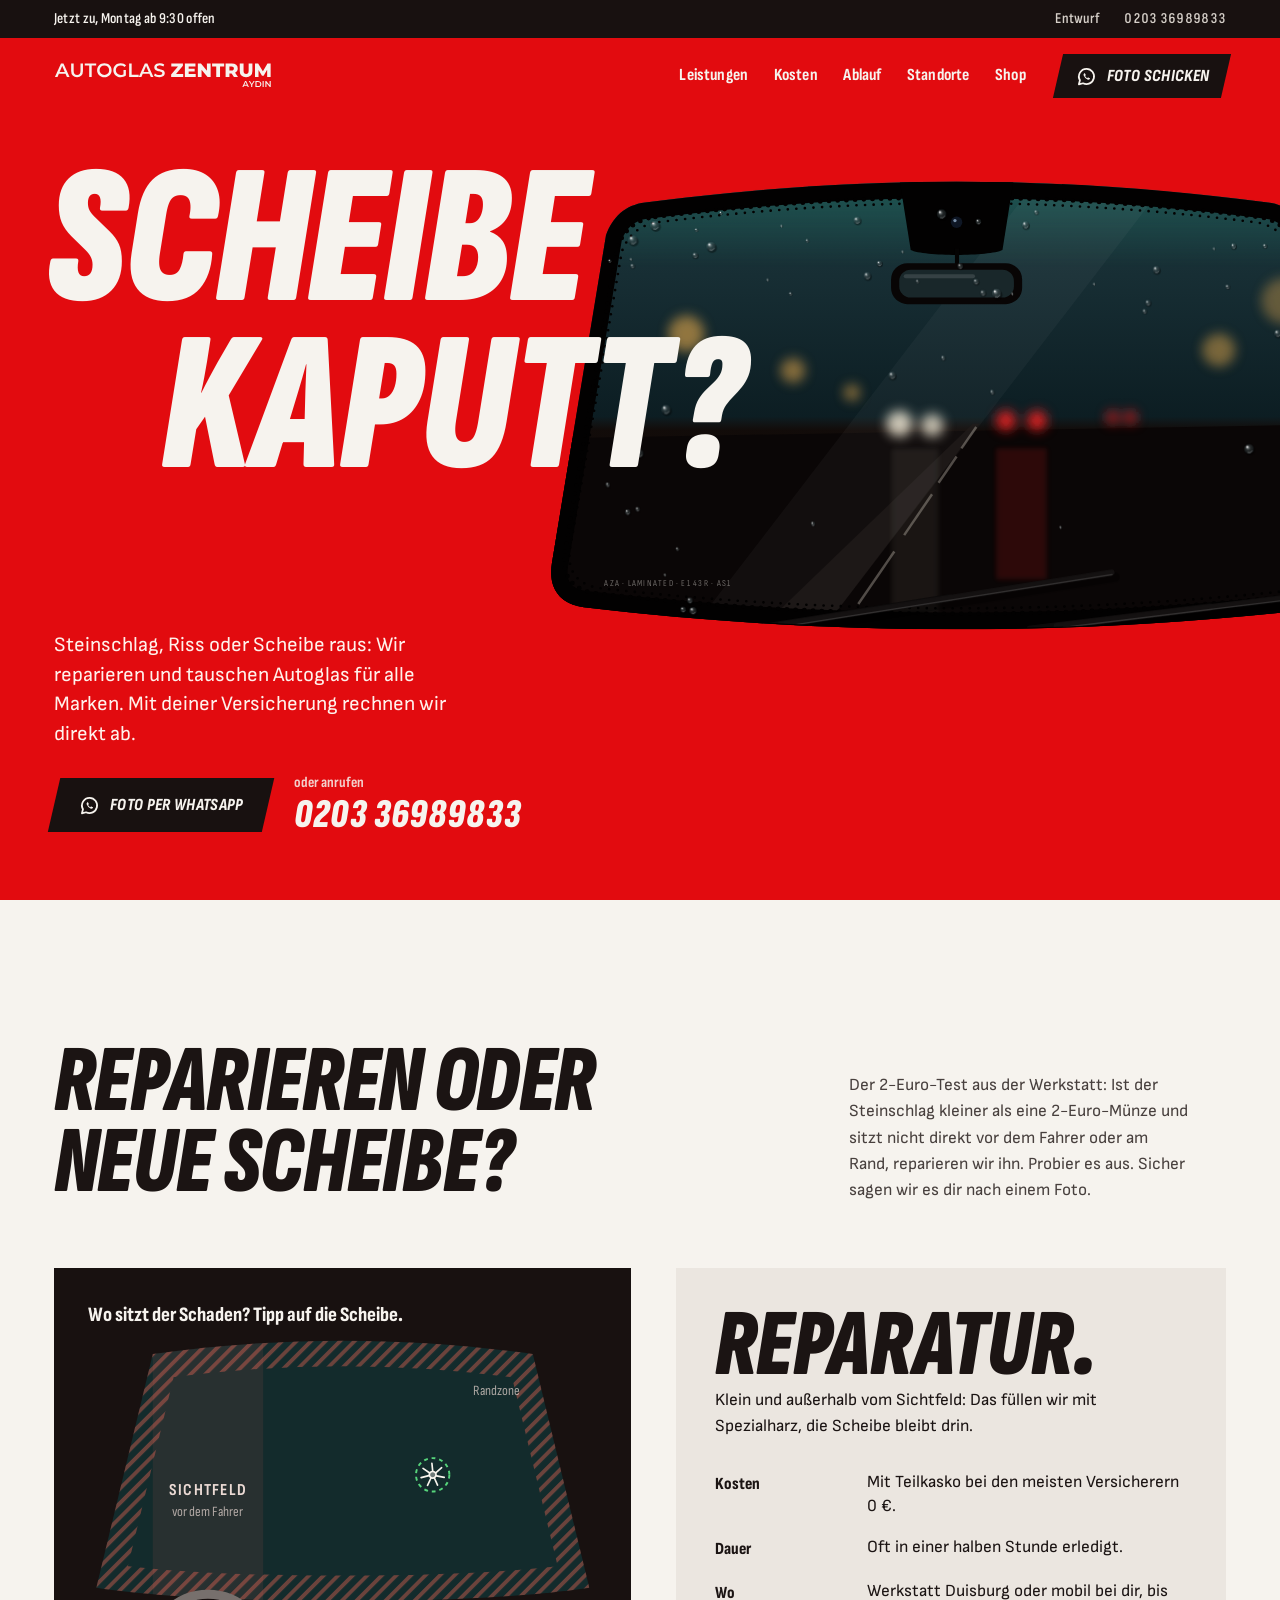
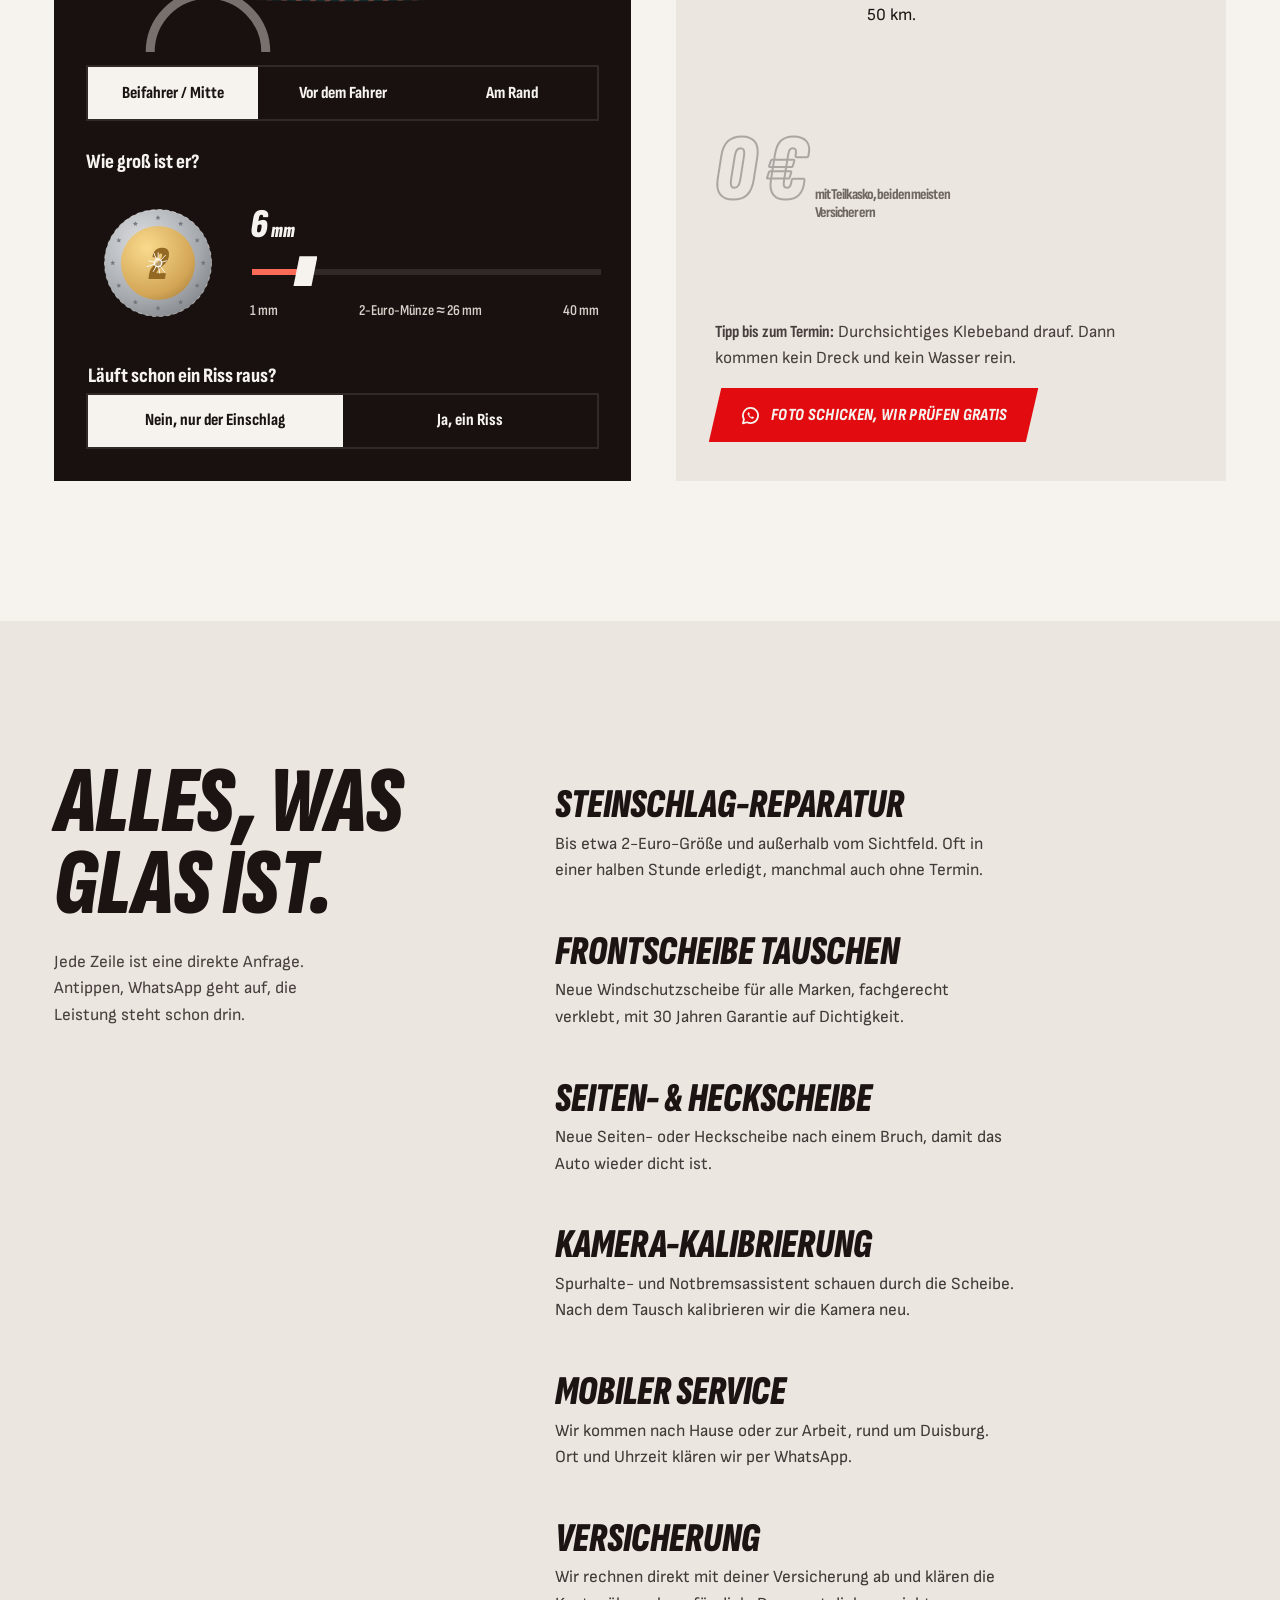
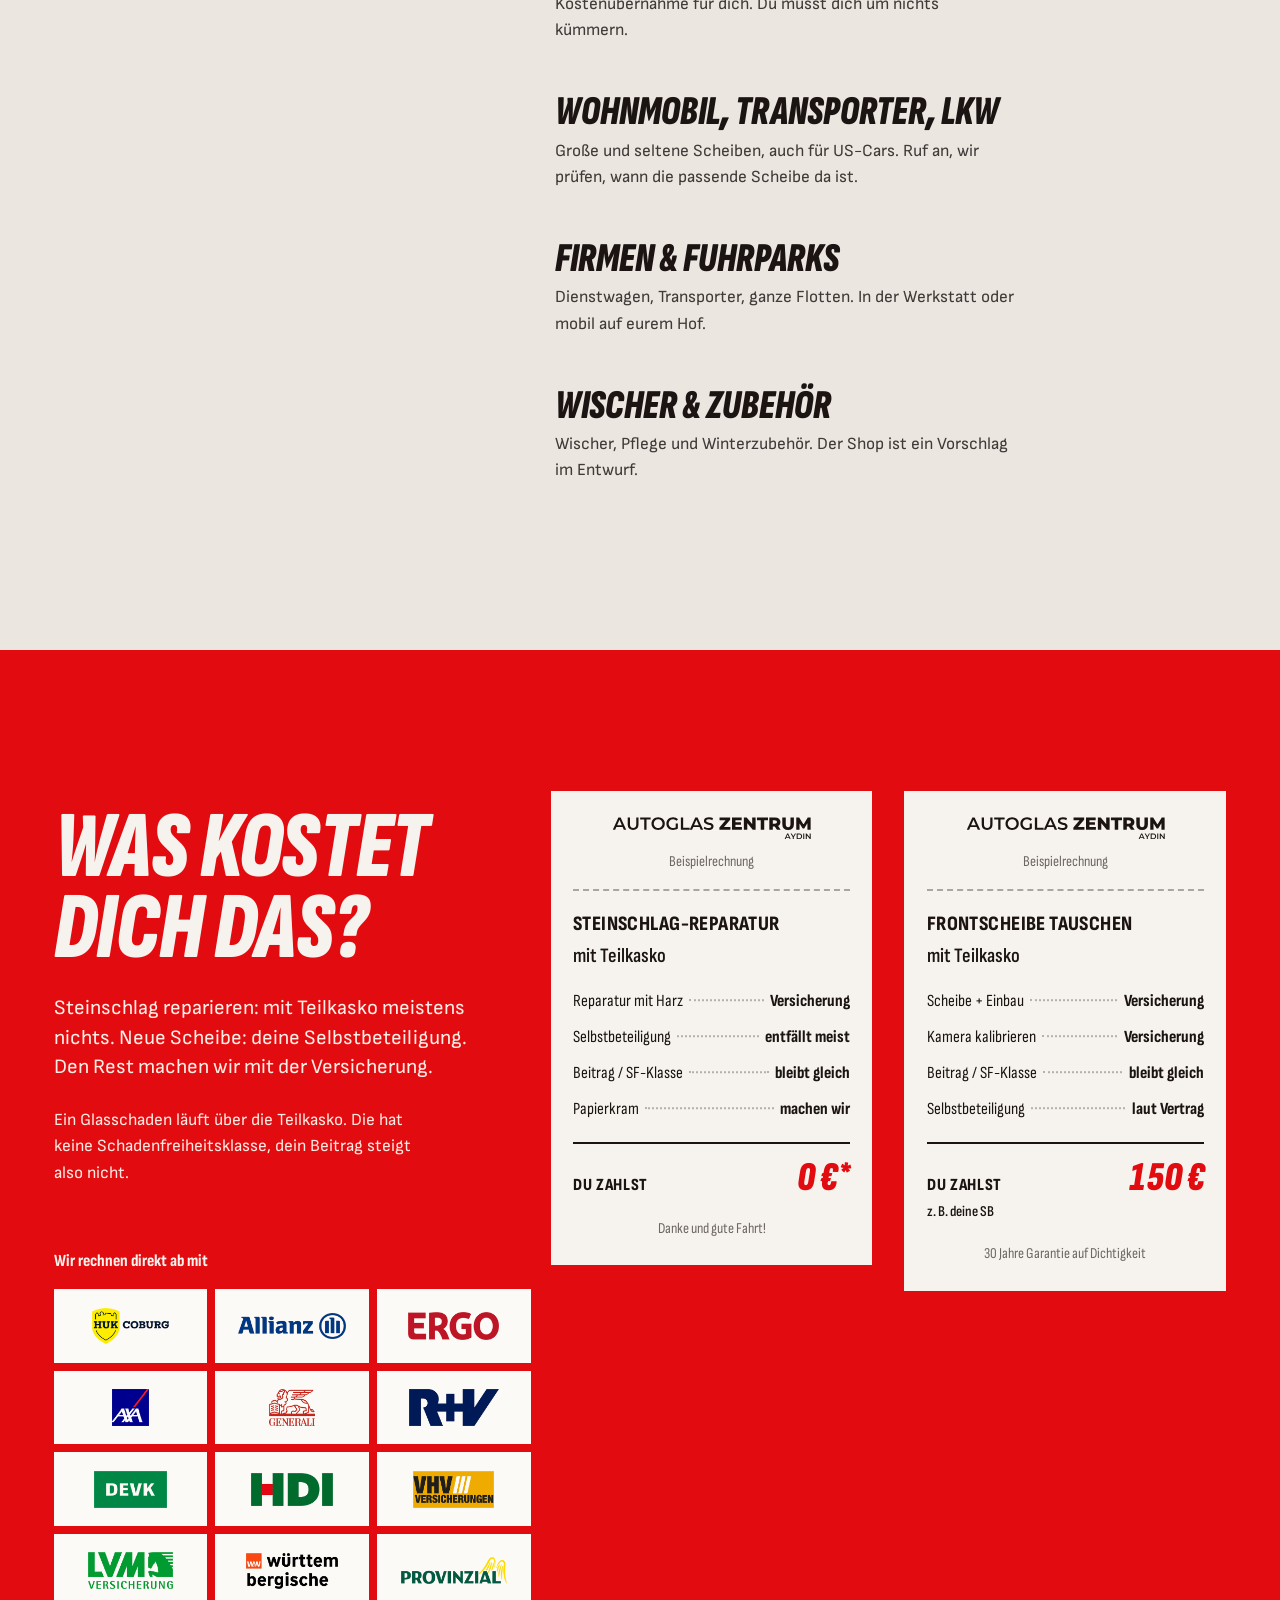
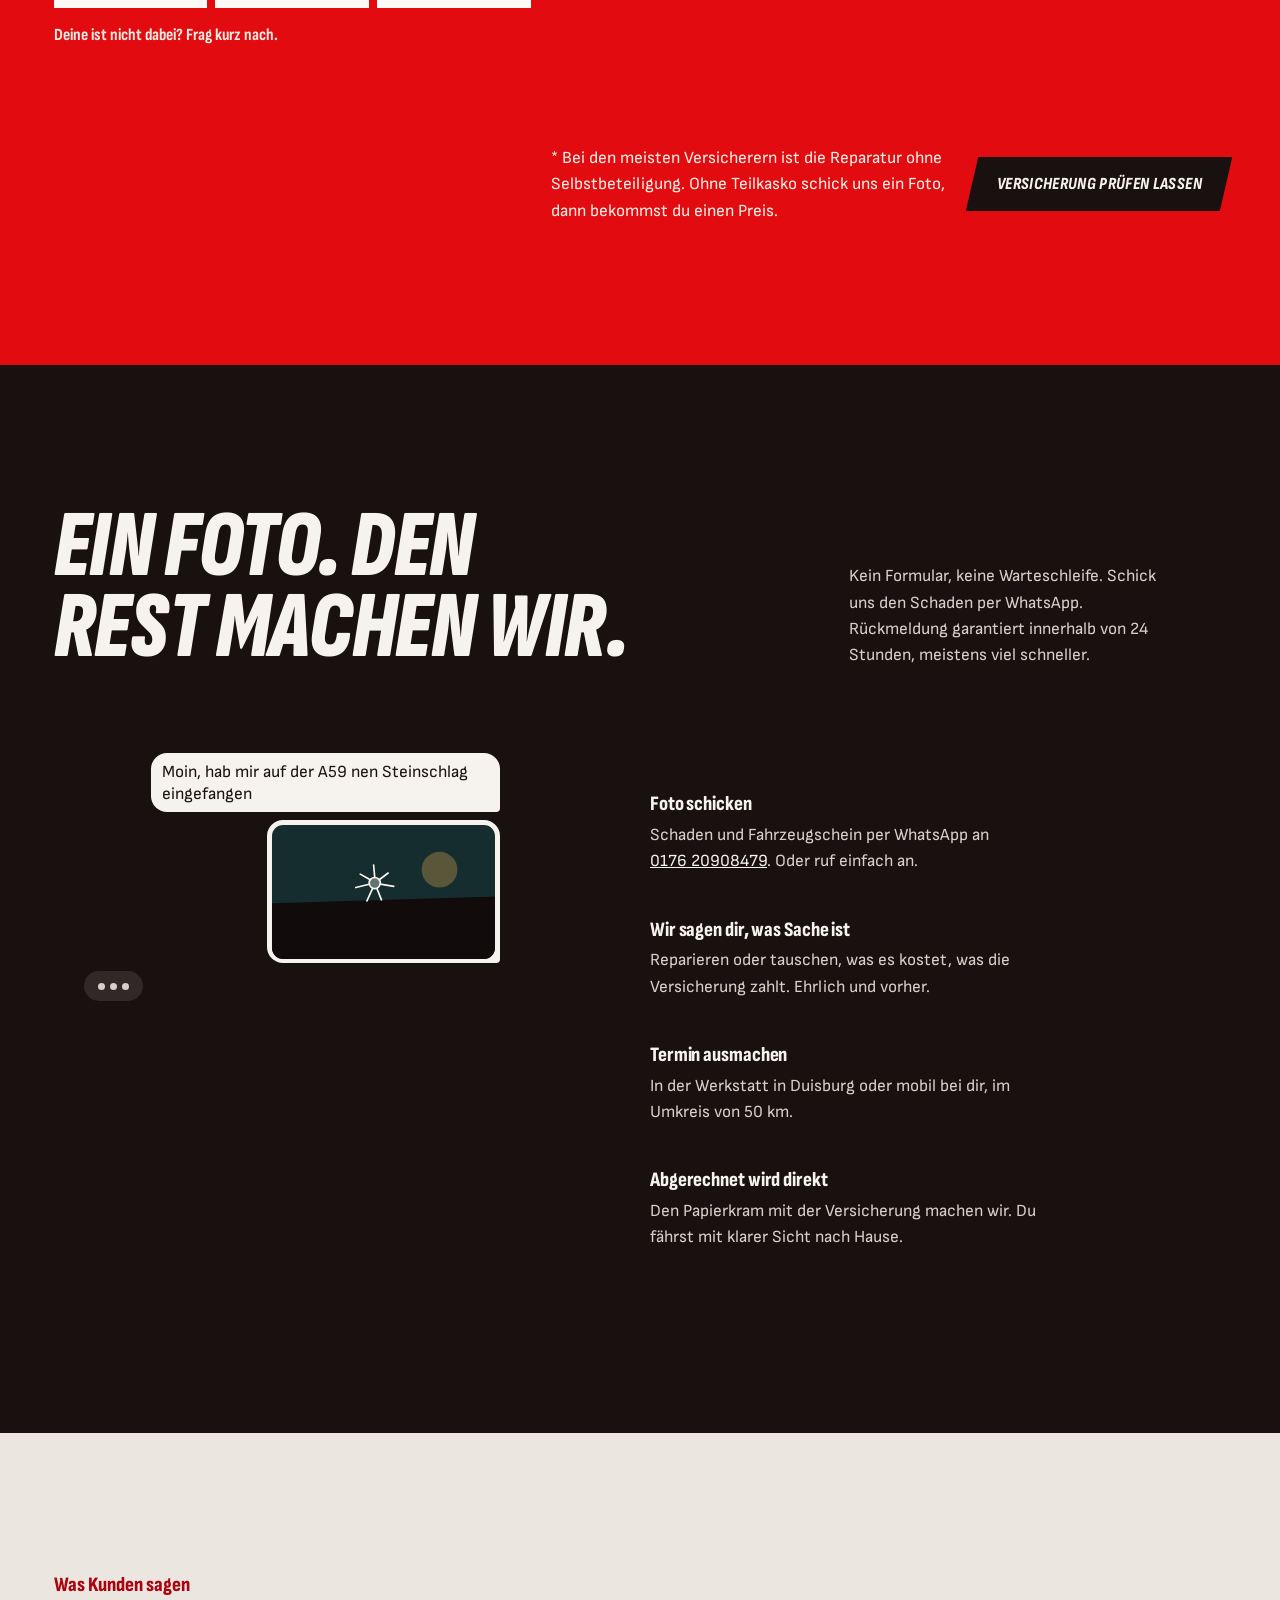
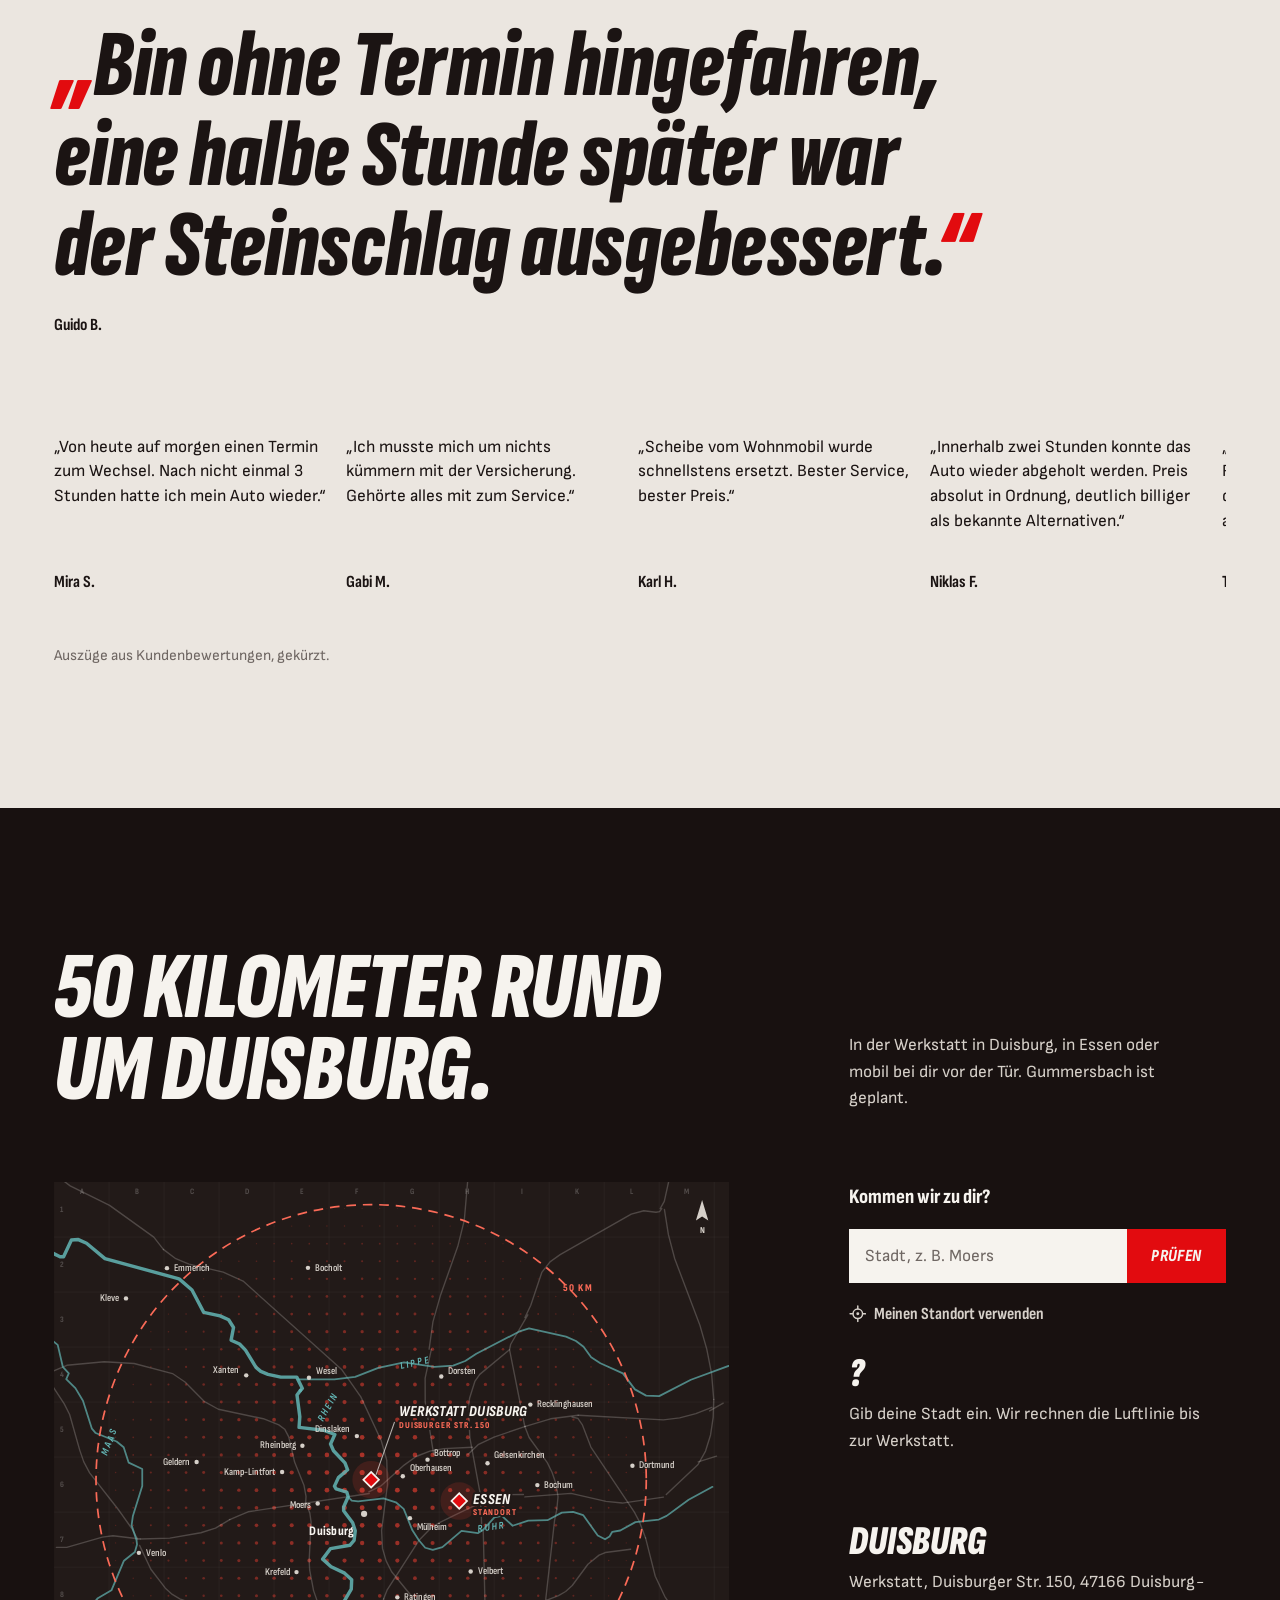
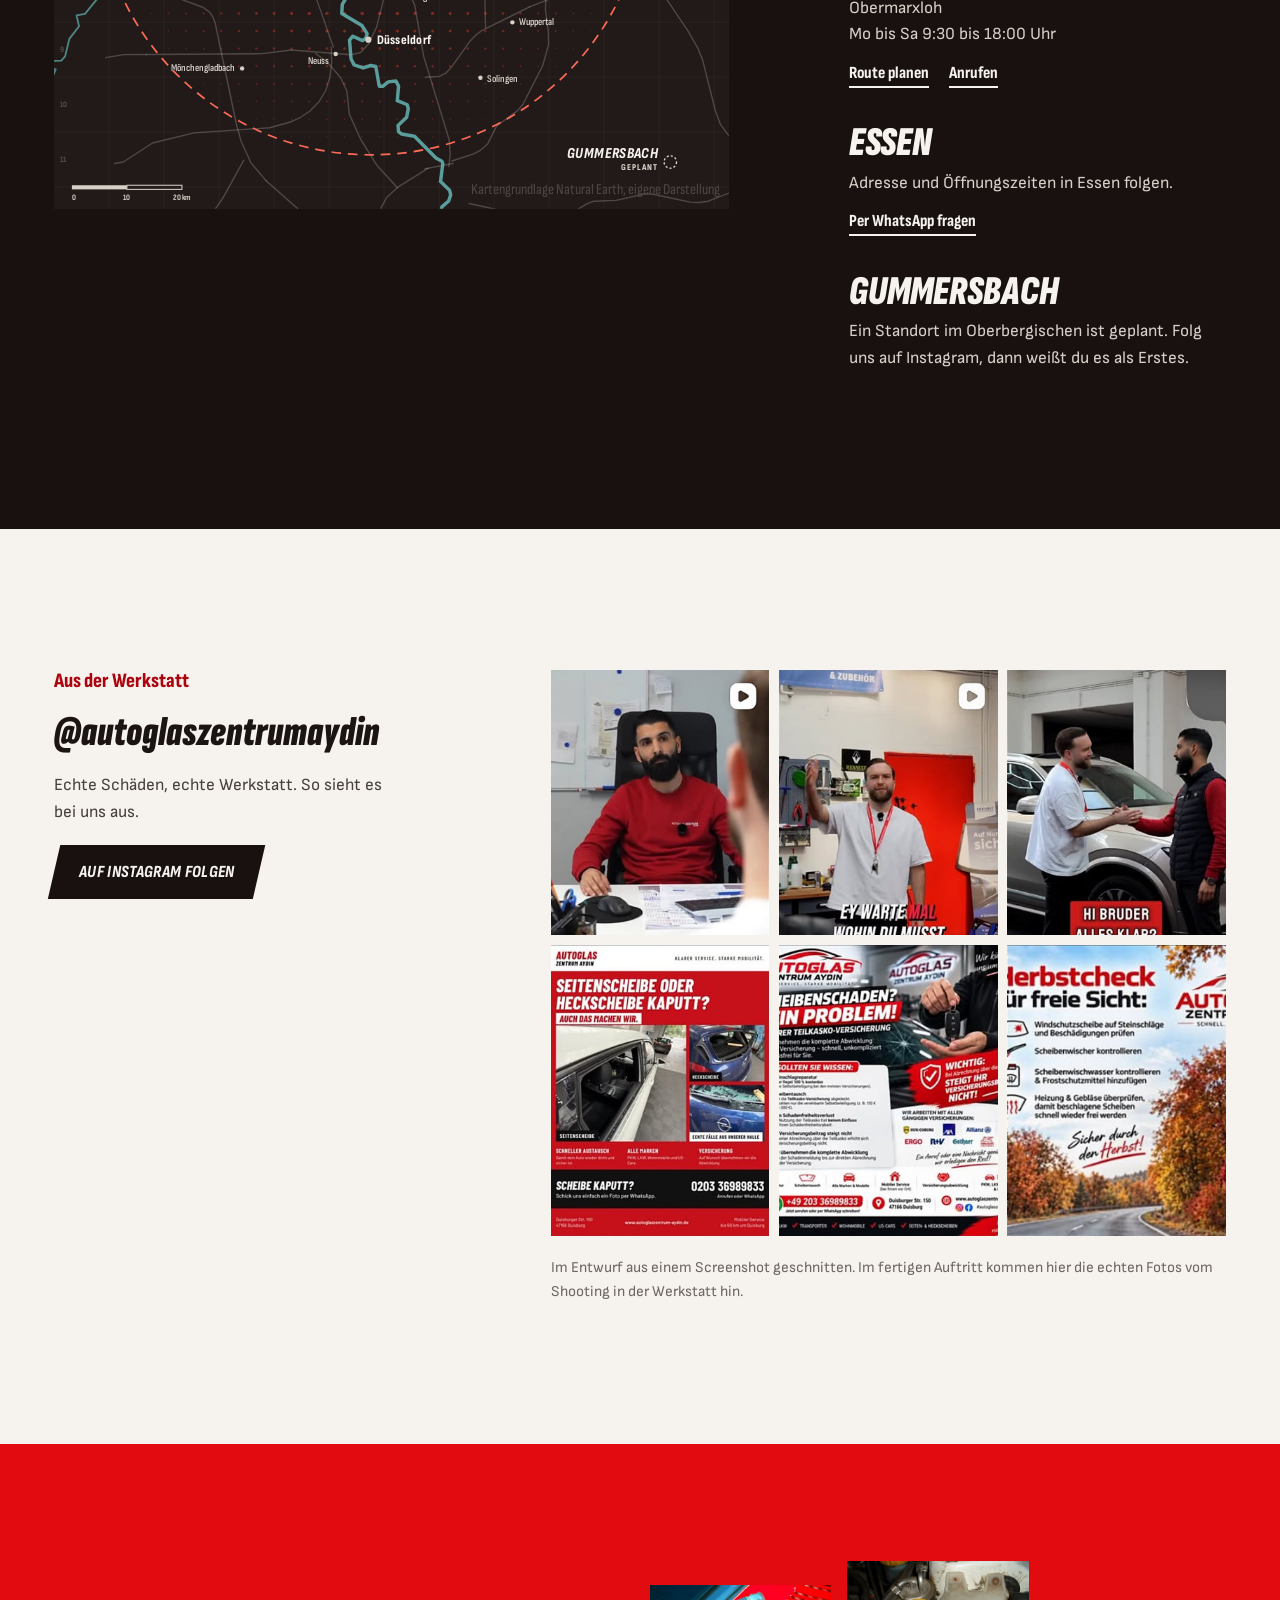
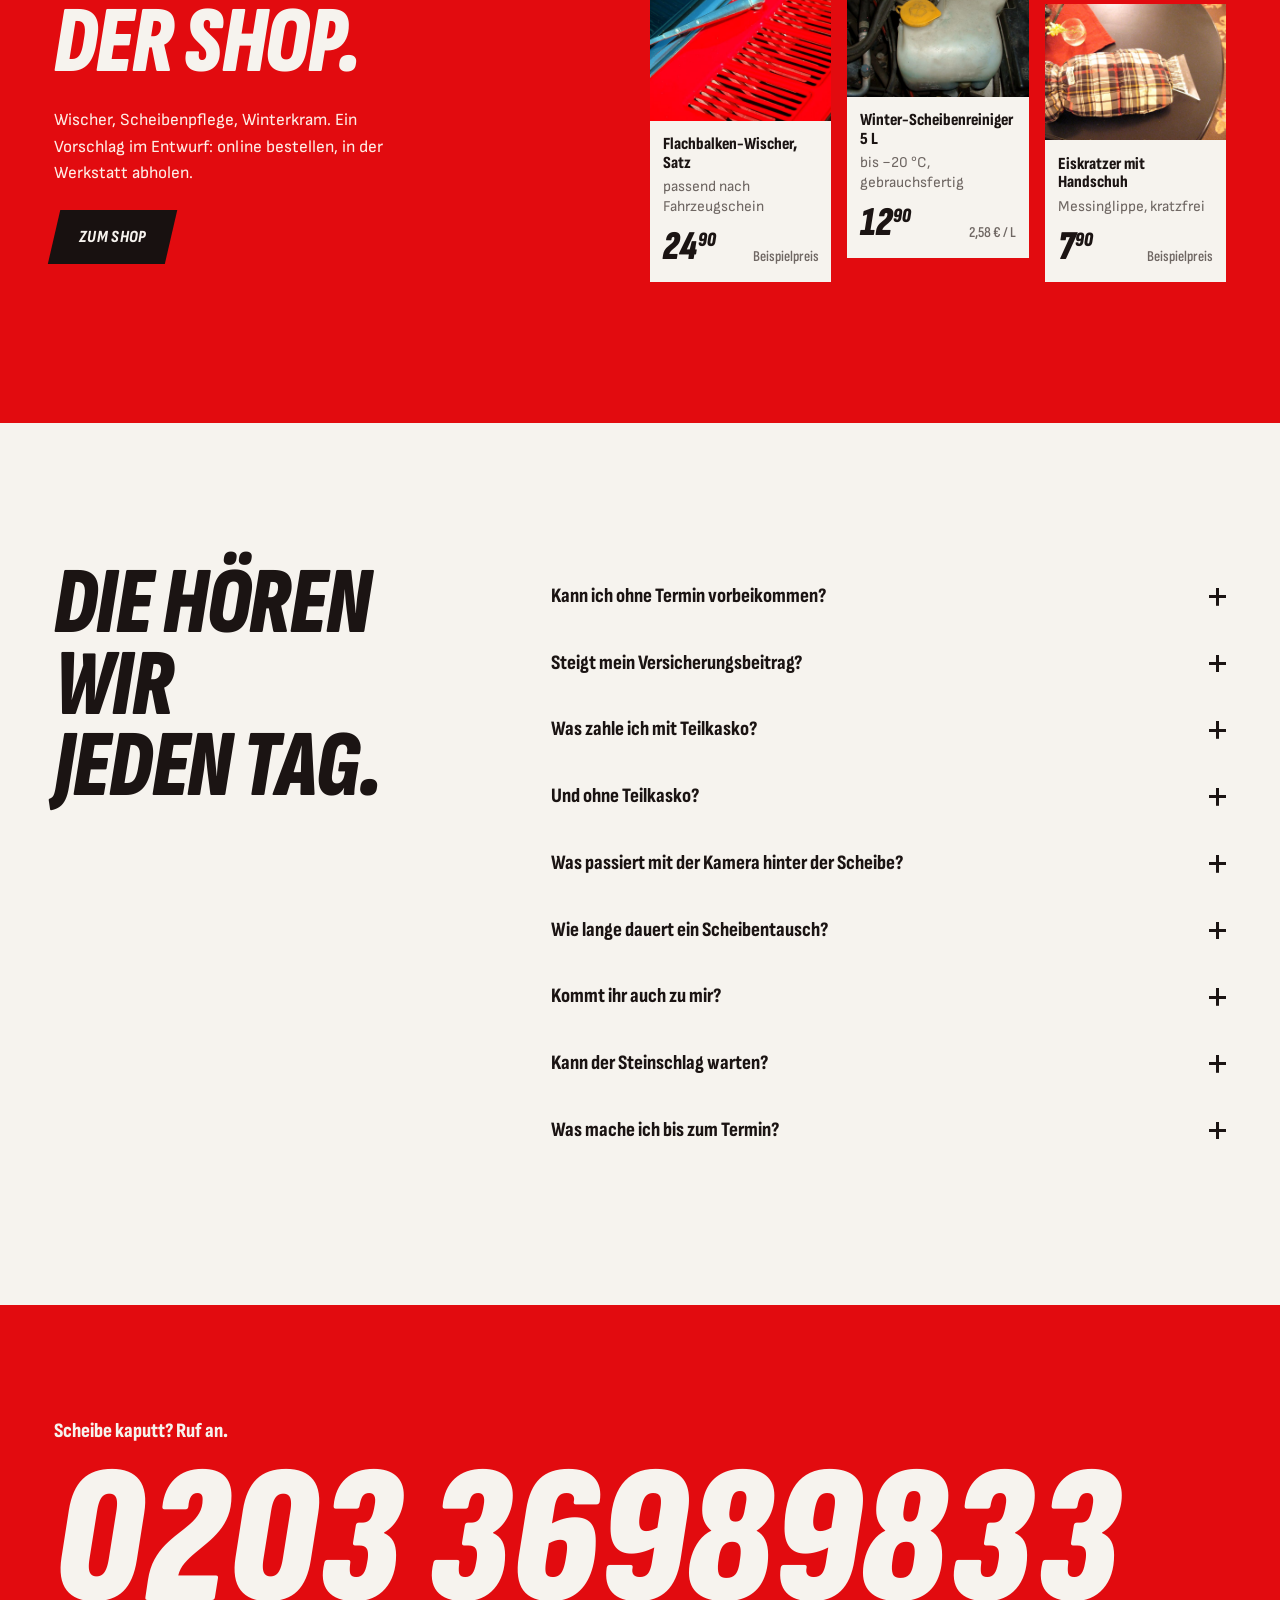
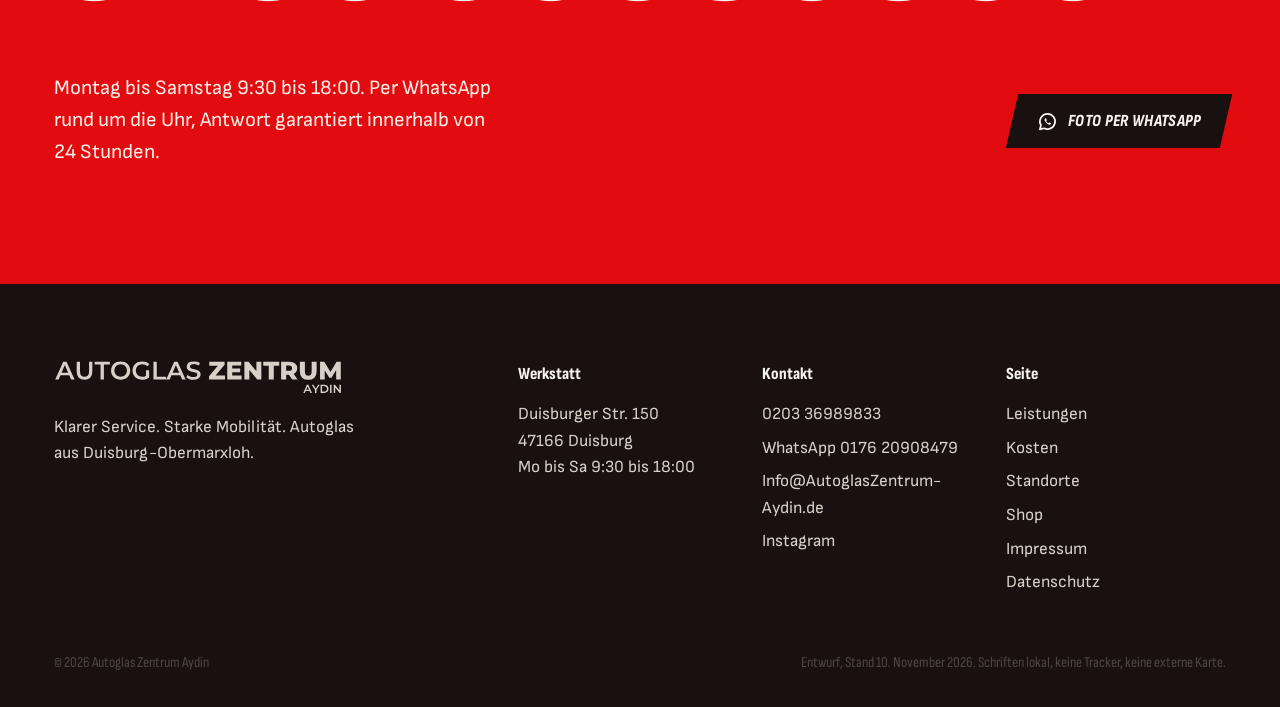
==== commit 4738dcbd: "Riss-Animation entfernt Auf Wunsch raus: die beim Scrollen festgehaltene Szene mit wachsendem Riss, " ====
--- a/index.html
+++ b/index.html
@@ -271,41 +271,8 @@
   </div>
 </section>
 
-<!-- ================= RISS-GESCHICHTE ================= -->
-<section class="riss" aria-labelledby="riss-titel" data-riss>
-  <h2 class="sr-only" id="riss-titel">Warum ein Steinschlag nicht warten sollte</h2>
-  <div class="riss__fahrt">
-    <div class="riss__buehne">
-      <div class="riss__glas" aria-hidden="true"><svg viewBox="0 0 1600 900" preserveAspectRatio="xMidYMid slice" data-riss-svg></svg></div>
-      <div class="riss__tacho zahl" aria-hidden="true">
-        <div><span>Strecke seit dem Einschlag</span><b data-tacho-km>12 km</b></div>
-        <div><span>Außentemperatur</span><b data-tacho-temp>18 °C</b></div>
-      </div>
-      <div class="riss__text">
-        <div style="position:relative">
-          <div class="riss__platzhalter stufe" aria-hidden="true"><p class="h2">Jetzt ist es ein Riss.</p><p>Reparieren geht nicht mehr. Die Scheibe muss raus, und bei der Hauptuntersuchung kann ein Riss im Sichtfeld zum Mangel werden.</p><span class="btn"><span>x</span></span></div>
-          <div class="stufe is-aktiv" data-stufe="0">
-            <p class="h2">Tag 1: Klack. 4 mm.</p>
-            <p>Ein Stein von der A59, ein kleiner Stern in der Scheibe. Jetzt reparieren wir das in rund einer halben Stunde, mit Teilkasko meist für 0 €.</p>
-          </div>
-          <div class="stufe" data-stufe="1">
-            <p class="h2">Woche 3: Frost.</p>
-            <p>Nachts minus vier Grad, morgens Gebläse auf heiß. Glas arbeitet bei jedem Temperatursprung und bei jedem Schlagloch. Der Stern reißt weiter.</p>
-          </div>
-          <div class="stufe" data-stufe="2">
-            <p class="h2">Jetzt ist es ein Riss.</p>
-            <p>Reparieren geht nicht mehr. Die Scheibe muss raus, und bei der Hauptuntersuchung kann ein Riss im Sichtfeld zum Mangel werden.</p>
-            <a class="btn btn--rot" href="https://wa.me/4917620908479?text=Hallo%2C%20ich%20habe%20einen%20Steinschlag%20und%20m%C3%B6chte%20ihn%20reparieren%20lassen." data-wa><span>Lieber heute reparieren</span></a>
-          </div>
-        </div>
-      </div>
-      <div class="riss__leiste" aria-hidden="true"><i data-riss-leiste></i></div>
-    </div>
-  </div>
-</section>
-
 <!-- ================= LEISTUNGEN ================= -->
-<section class="sektion kreide leistungen" id="leistungen" aria-labelledby="leistungen-titel">
+<section class="sektion kreide-2 leistungen" id="leistungen" aria-labelledby="leistungen-titel">
   <div class="wrap">
     <div class="leistungen__kopf">
       <div>
@@ -549,6 +516,7 @@
       <details><summary>Was passiert mit der Kamera hinter der Scheibe?</summary><div class="faq__antwort"><p>Nach dem Tausch kalibrieren wir Kamera und Assistenzsysteme neu. Dann arbeiten Spurhalte- und Notbremsassistent wieder zuverlässig.</p></div></details>
       <details><summary>Wie lange dauert ein Scheibentausch?</summary><div class="faq__antwort"><p>In den Bewertungen unserer Kunden waren es zwei bis drei Stunden. Wie lange es bei dir dauert, sagen wir dir beim Termin. In der Nähe gibt es Cafés und Restaurants, falls du nicht zuschauen willst.</p></div></details>
       <details><summary>Kommt ihr auch zu mir?</summary><div class="faq__antwort"><p>Ja. Im Umkreis von 50 km um Duisburg reparieren und tauschen wir mobil, zuhause oder bei der Arbeit. Prüf oben auf der Karte, ob du drin bist.</p></div></details>
+      <details><summary>Kann der Steinschlag warten?</summary><div class="faq__antwort"><p>Besser nicht. Frost, heißes Gebläse und Schlaglöcher lassen ihn weiterreißen. Ist es erst ein Riss, geht keine Reparatur mehr, die Scheibe muss raus. Und ein Riss im Sichtfeld kann bei der Hauptuntersuchung zum Mangel werden.</p></div></details>
       <details><summary>Was mache ich bis zum Termin?</summary><div class="faq__antwort"><p>Kleb den Steinschlag mit durchsichtigem Klebeband ab. So kommen kein Schmutz und kein Wasser rein, und die Reparatur wird sauberer.</p></div></details>
     </div>
   </div>
--- a/assets/css/site.css
+++ b/assets/css/site.css
@@ -435,50 +435,6 @@
   .muenze-vergleich { width: 7.5rem; height: 7.5rem; }
   .urteil dl div { grid-template-columns: 1fr; gap: .2rem; }
 }
-
-/* ==========================================================================
-   Riss-Geschichte (scroll)
-   ========================================================================== */
-.riss { background: var(--glas); color: var(--kreide); position: relative; }
-.riss__fahrt { height: 180vh; position: relative; }
-.riss__buehne { position: sticky; top: 0; height: 100svh; overflow: hidden; }
-.riss__glas { position: absolute; inset: 0; }
-.riss__glas svg { width: 100%; height: 100%; }
-.riss__glas::after {
-  content: ""; position: absolute; inset: 0; pointer-events: none;
-  background:
-    linear-gradient(115deg, transparent 0 38%, oklch(1 0 0 / .045) 38% 47%, transparent 47% 58%, oklch(1 0 0 / .03) 58% 61%, transparent 61%),
-    radial-gradient(120% 90% at 50% 120%, oklch(0.12 0.02 210 / .8), transparent 60%);
-}
-.riss__text {
-  position: absolute; left: var(--rand); bottom: clamp(2rem, 7vh, 5rem);
-  width: min(38rem, calc(100% - 2 * var(--rand)));
-  z-index: 2;
-}
-.stufe { position: absolute; left: 0; right: 0; bottom: 0; opacity: 0; transform: translateY(1.5rem); transition: opacity .5s, transform .7s var(--ease-out); }
-.stufe.is-aktiv { opacity: 1; transform: none; }
-.stufe .h2 { font-size: var(--t-gross); margin-bottom: 1.1rem; }
-.stufe p { font-size: var(--t-lead); max-width: 38ch; color: oklch(0.9 0.015 190); }
-.stufe .btn { margin-top: 1.5rem; }
-.riss__platzhalter { visibility: hidden; position: relative !important; }
-.riss__tacho {
-  position: absolute; right: var(--rand); top: calc(var(--kopf-h) + clamp(1rem, 4vh, 2.5rem)); z-index: 2;
-  display: grid; gap: .9rem; text-align: right;
-  font-family: var(--f-cond);
-}
-.riss__tacho div { display: grid; }
-.riss__tacho span { font-size: var(--t-klein); font-weight: 750; color: var(--glas-kante); }
-.riss__tacho b { font-family: var(--f-display); font-style: italic; font-weight: 880; font-size: var(--t-mittel); line-height: 1; }
-.riss__leiste { position: absolute; left: 0; bottom: 0; height: 4px; width: 100%; background: oklch(1 0 0 / .08); z-index: 2; }
-.riss__leiste i { display: block; height: 100%; background: var(--rot); transform-origin: left; transform: scaleX(var(--p, 0)); }
-@media (max-width: 700px) {
-  .riss__tacho { top: calc(var(--kopf-h) + .75rem); gap: .5rem; }
-  .riss__text { bottom: calc(5rem + env(safe-area-inset-bottom)); }
-}
-.riss--statisch .riss__fahrt { height: auto; }
-.riss--statisch .riss__buehne { position: relative; height: auto; min-height: 100svh; }
-.riss--statisch .riss__text { position: relative; left: auto; bottom: auto; padding: 8rem var(--rand) 4rem; display: grid; gap: 3rem; }
-.riss--statisch .stufe { position: relative; opacity: 1; transform: none; }
 
 /* ==========================================================================
    Leistungen
@@ -795,7 +751,6 @@
    ========================================================================== */
 @media (max-width: 700px) {
   :root { --sektion: 3rem; }
-  .riss__fahrt { height: 150vh; }
   /* Start: Überschrift, Scheibe und WhatsApp-Knopf auf dem ersten Bildschirm */
   .hero .wrap { padding-bottom: 2rem; }
   .hero__titel { font-size: clamp(4.2rem, 23vw, 7rem); }
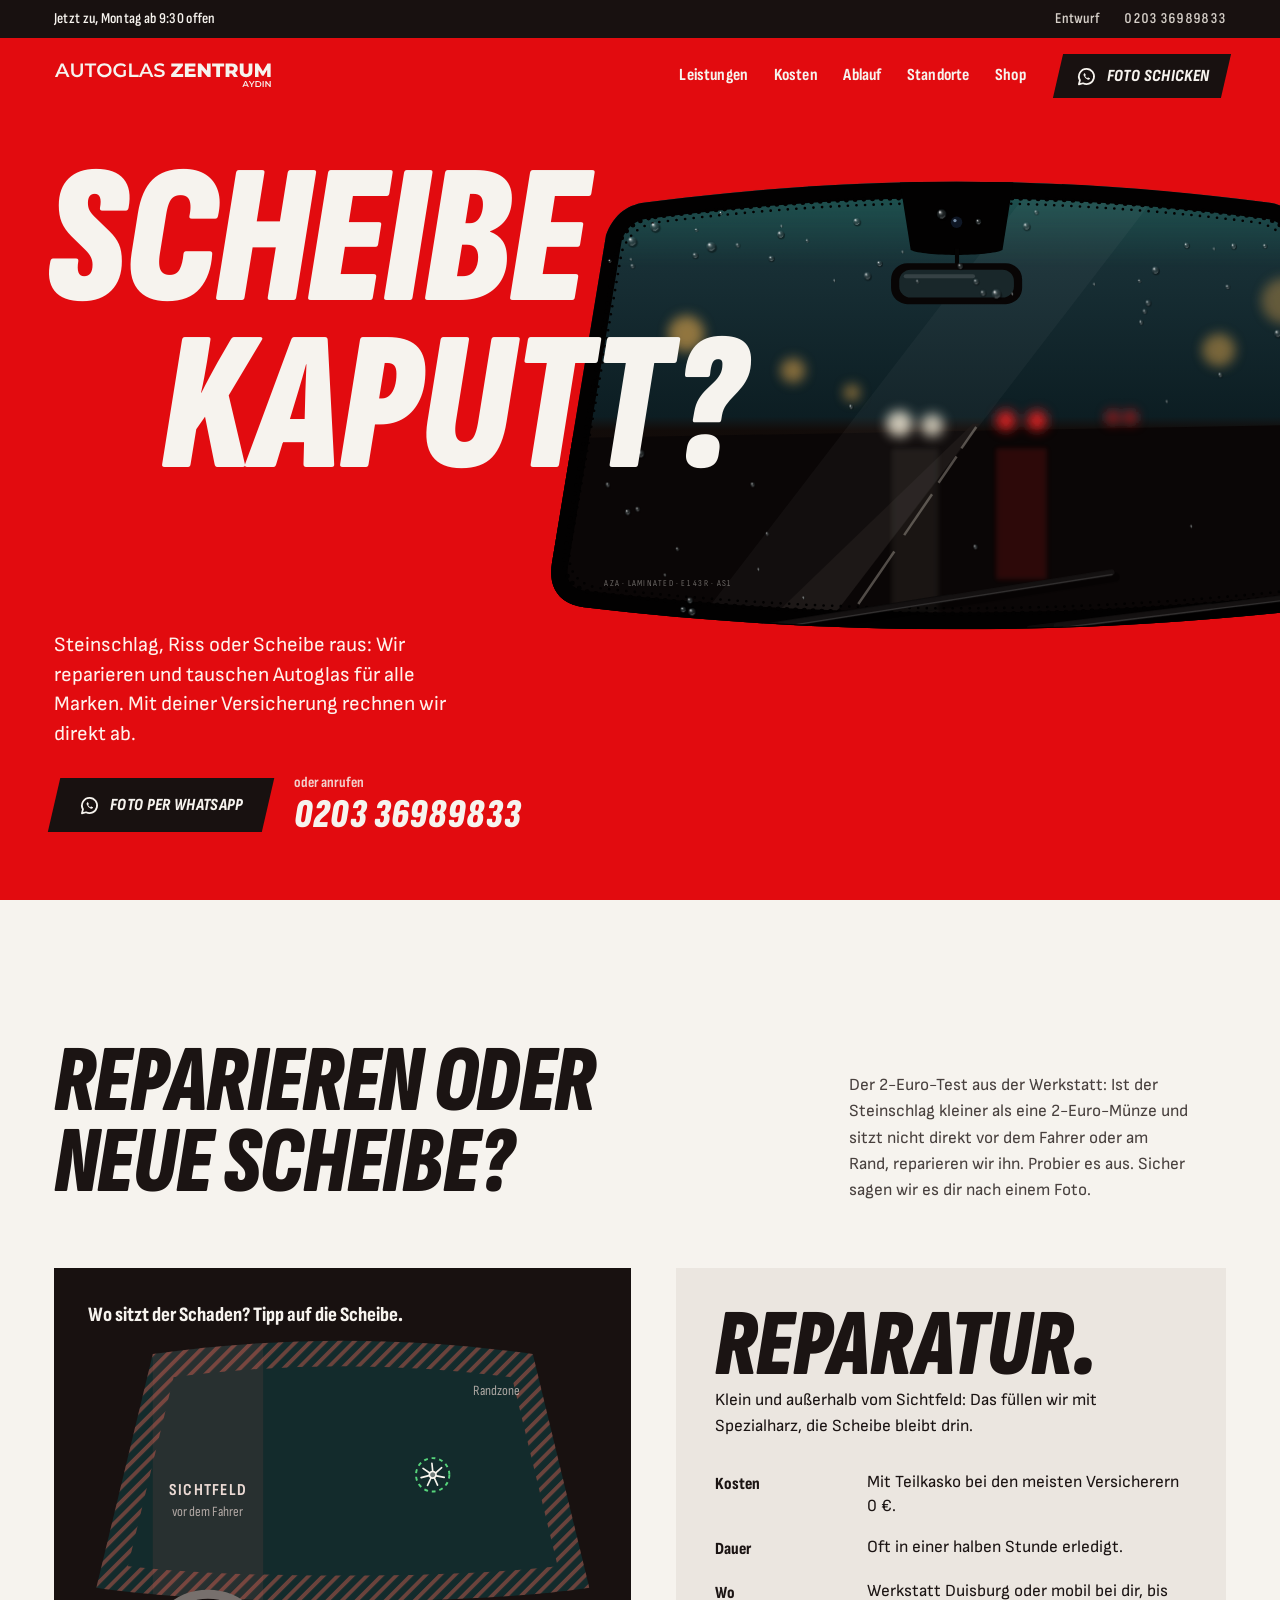
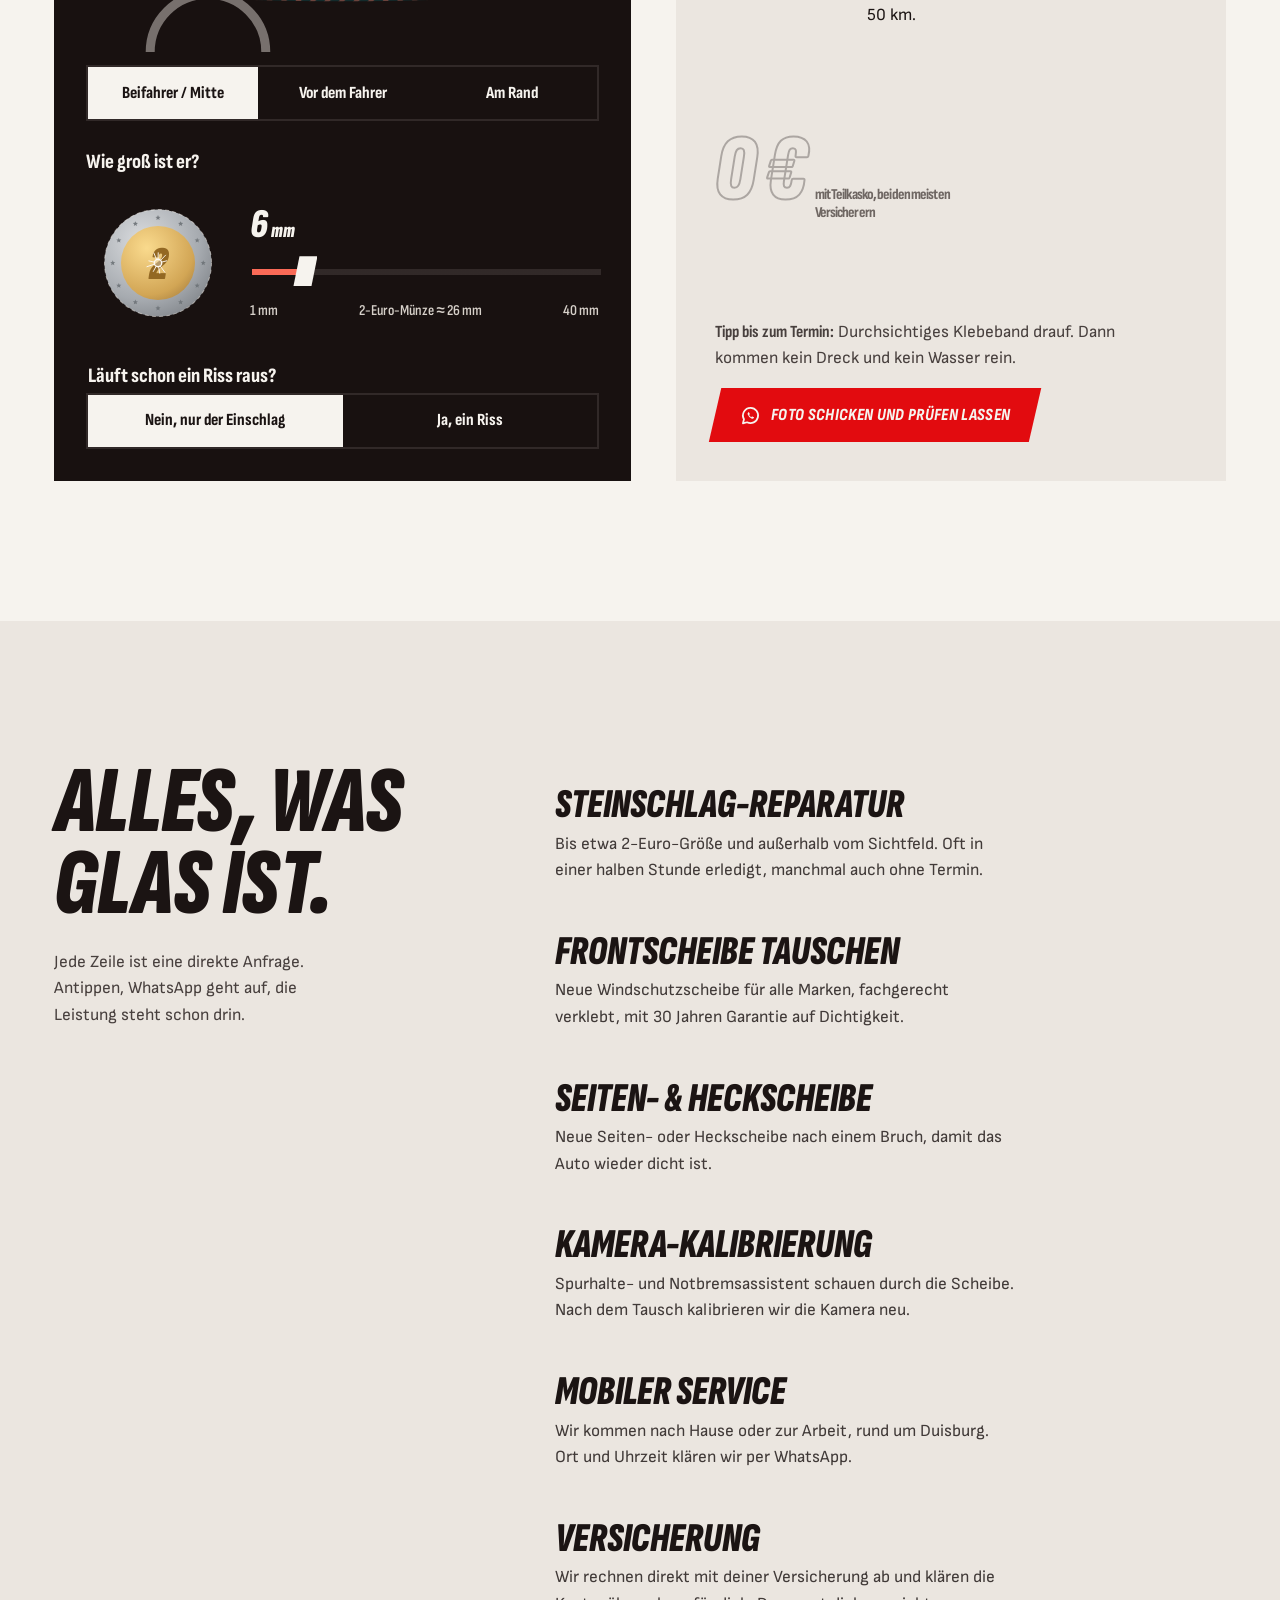
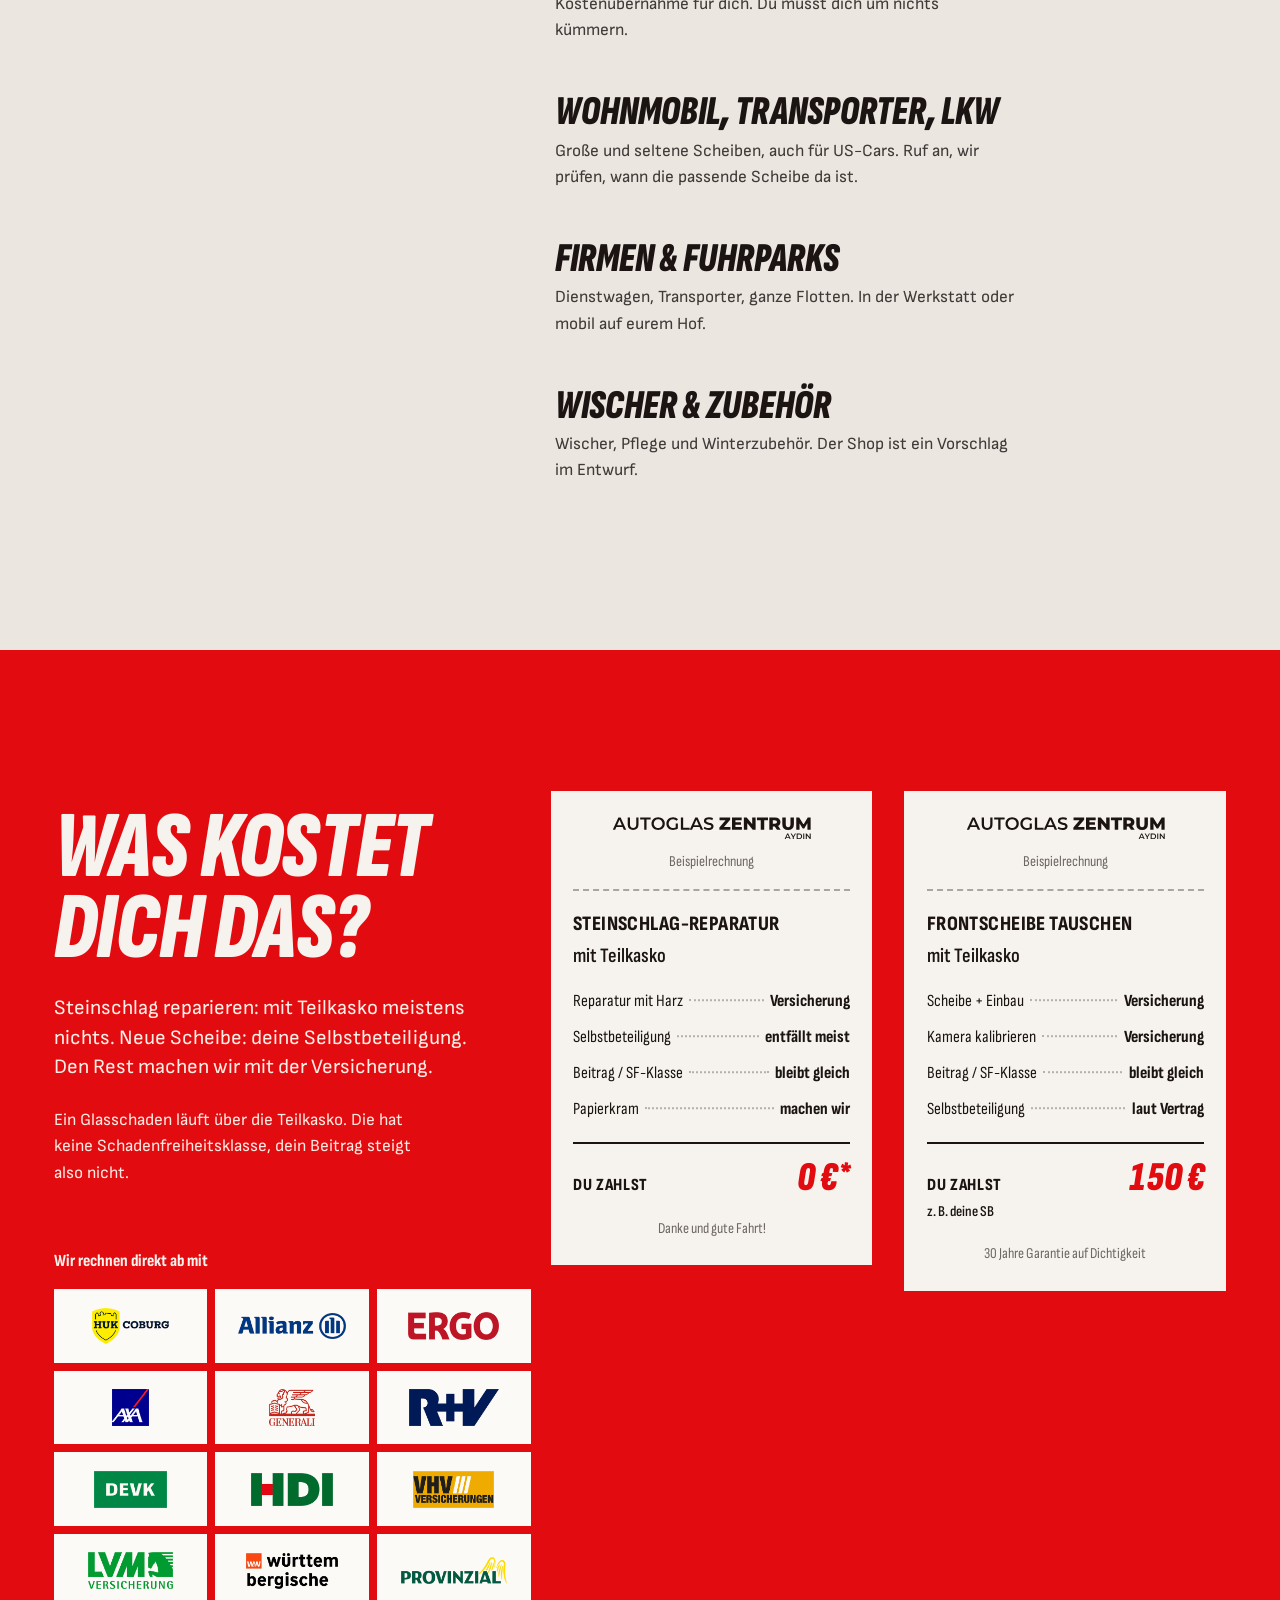
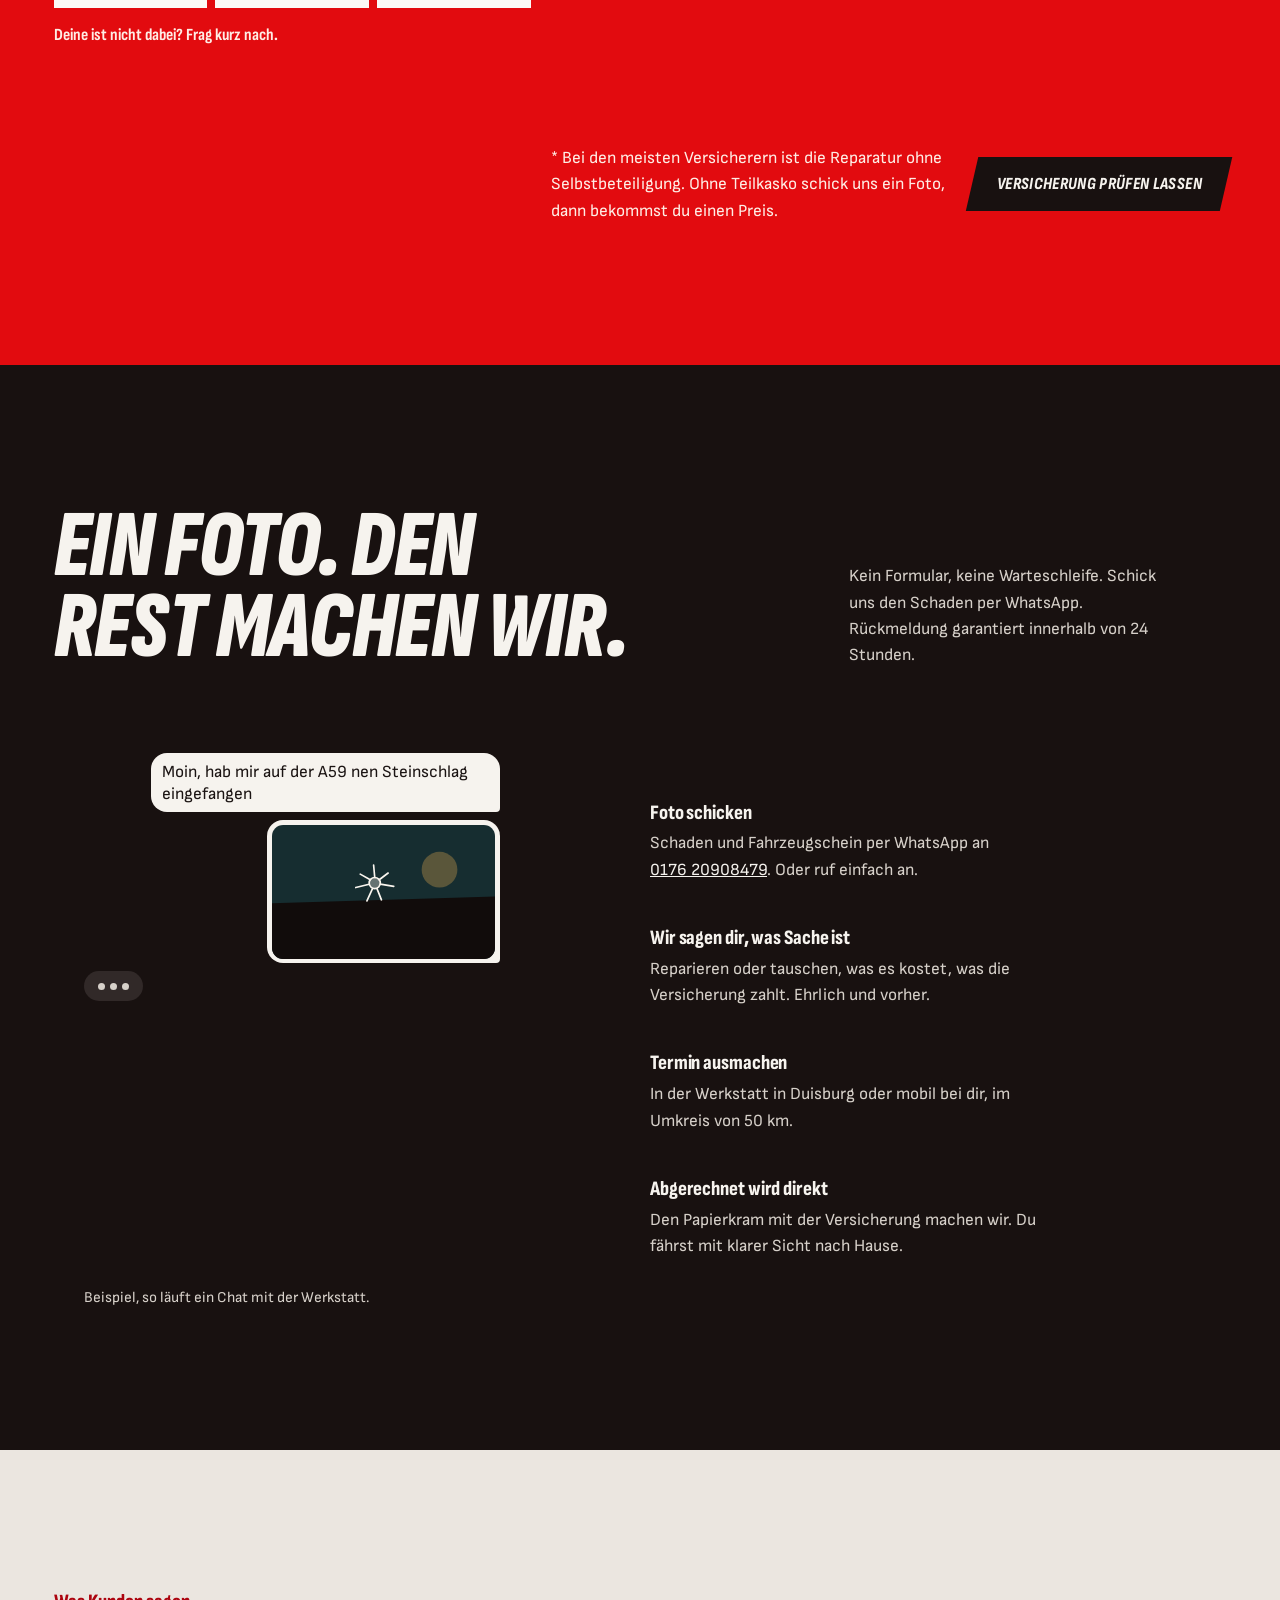
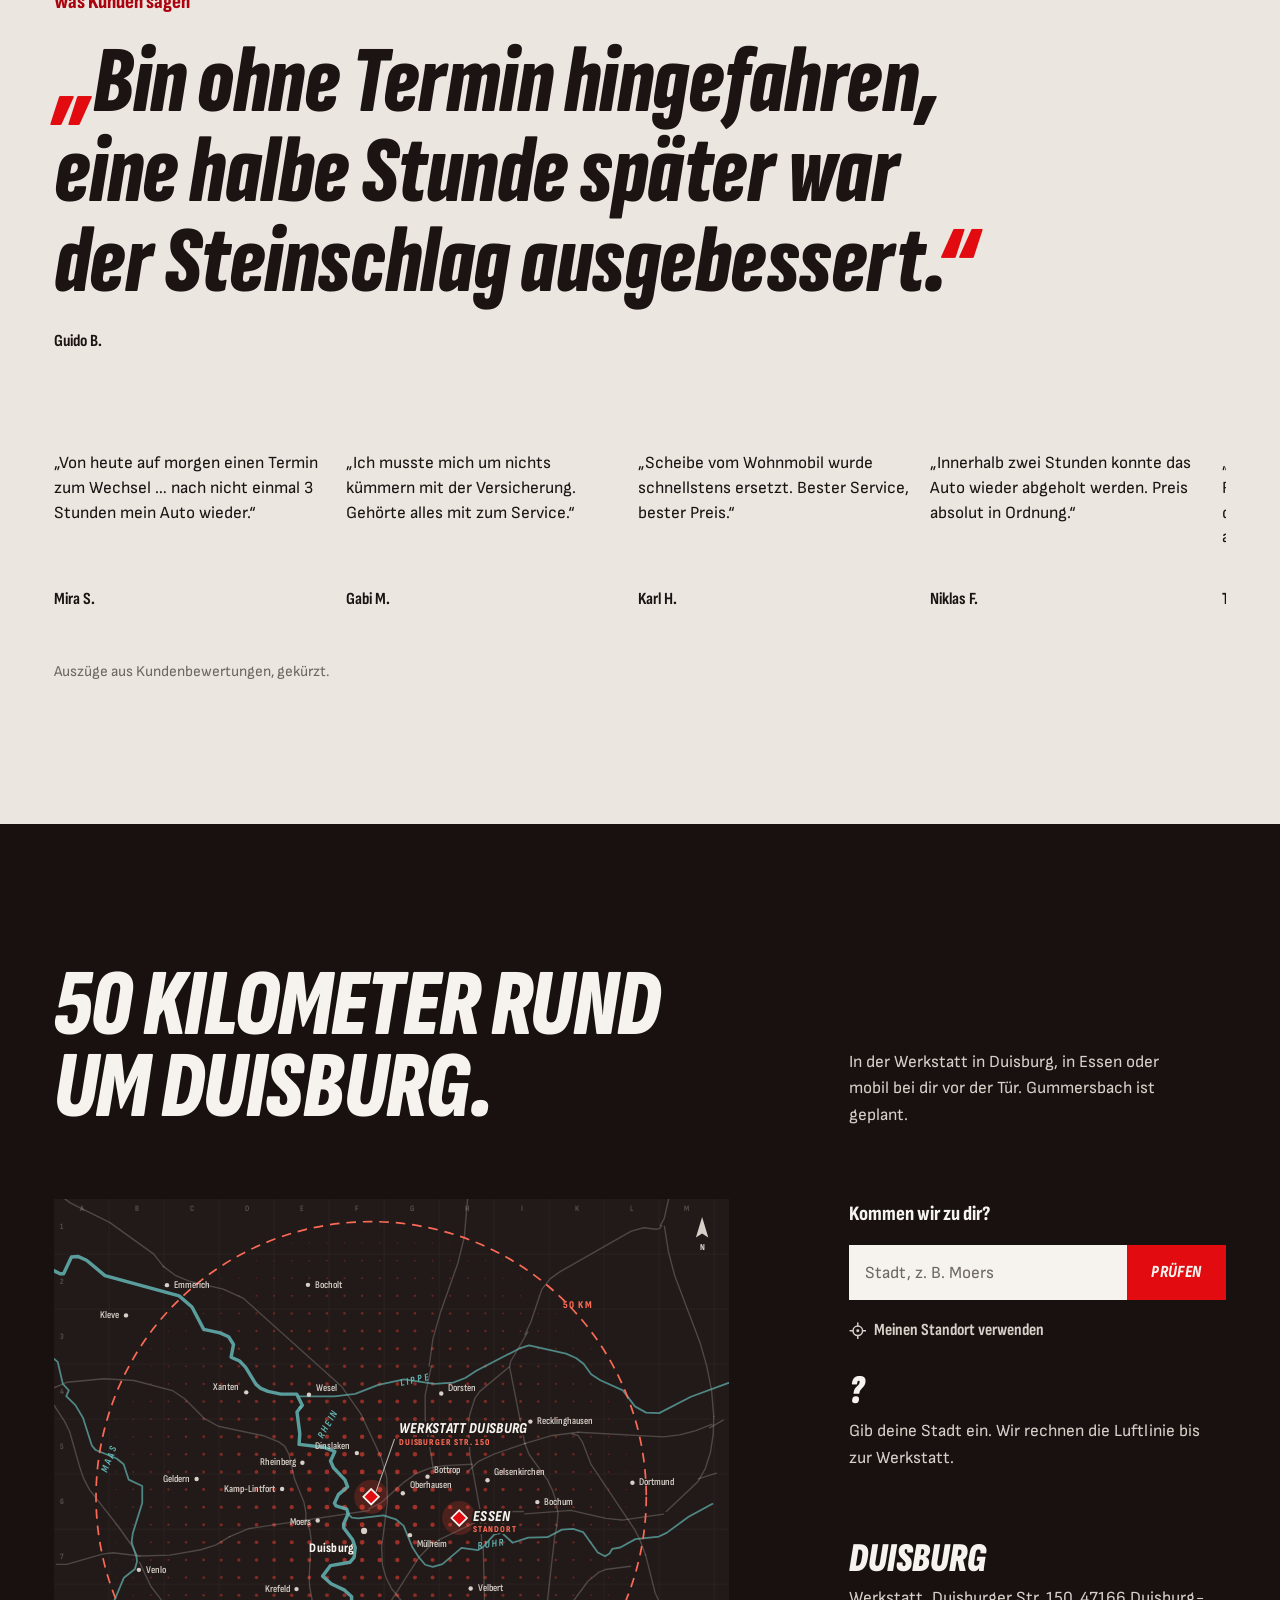
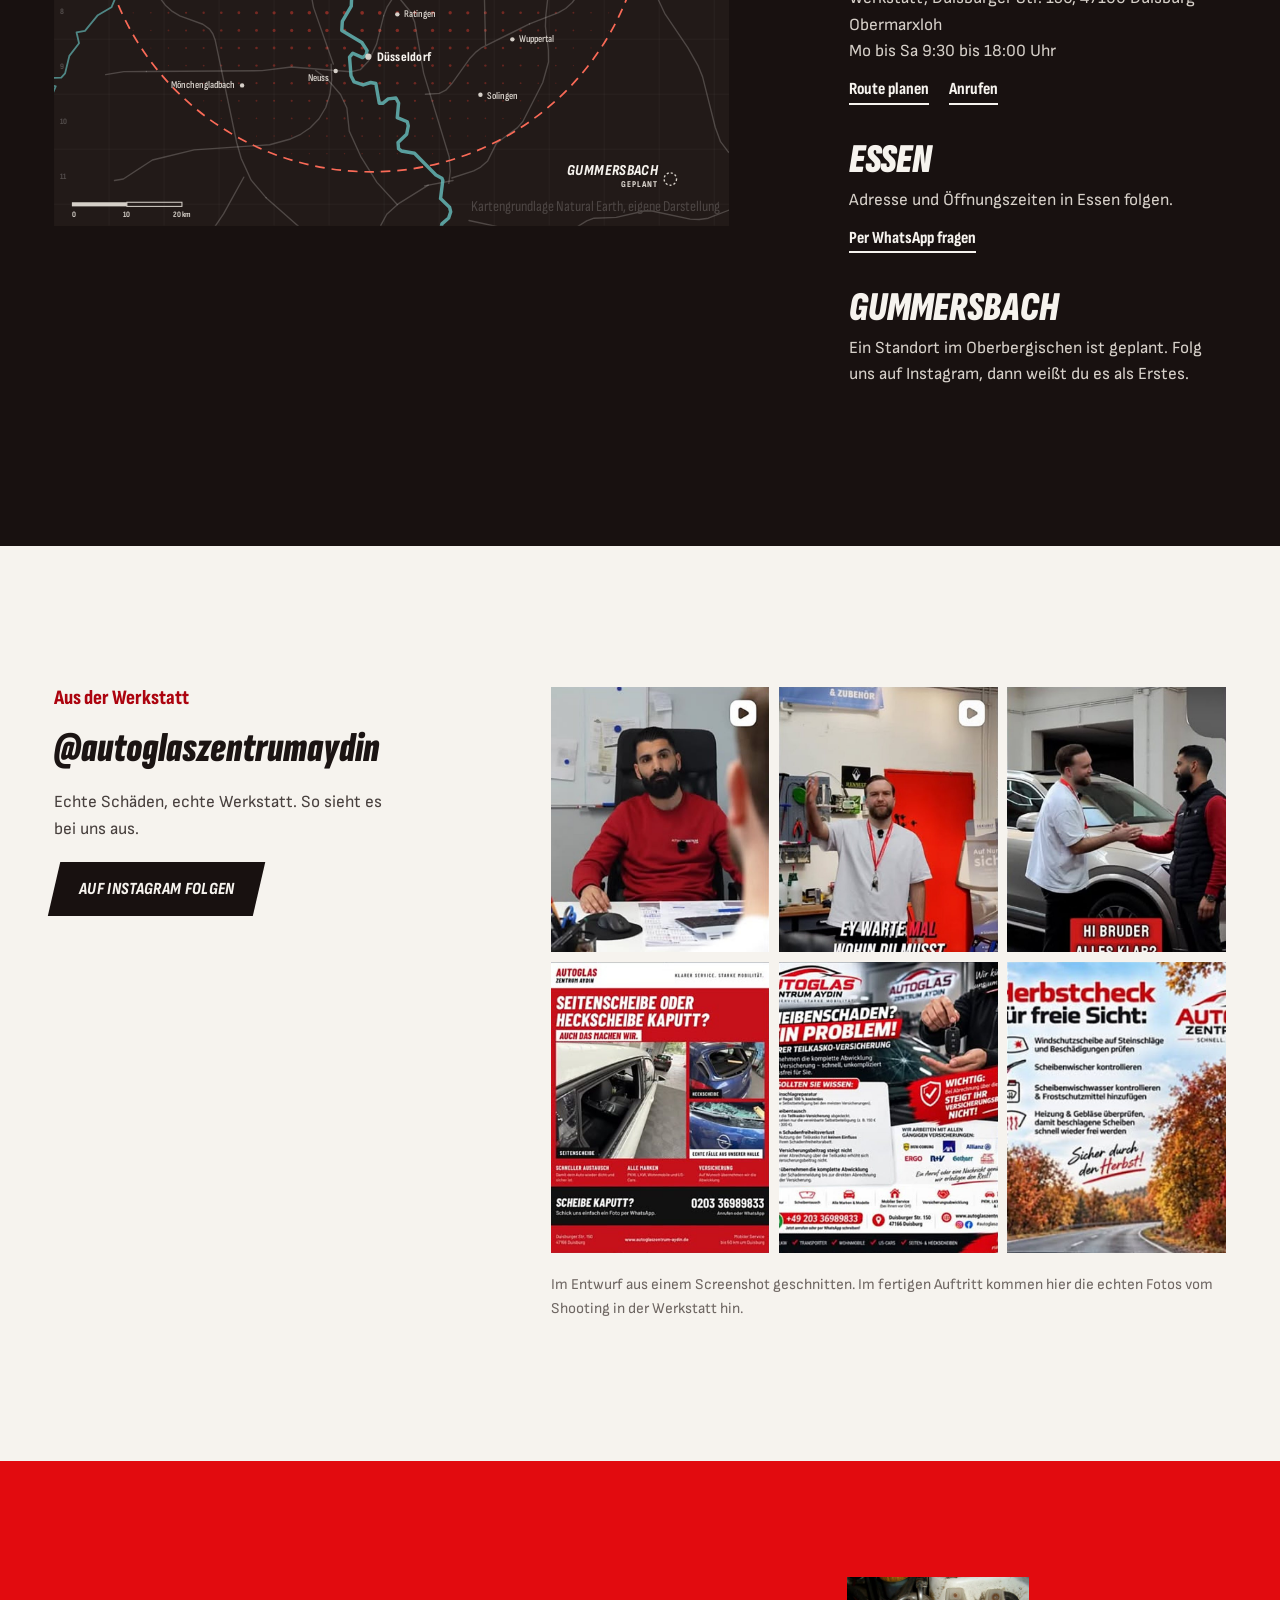
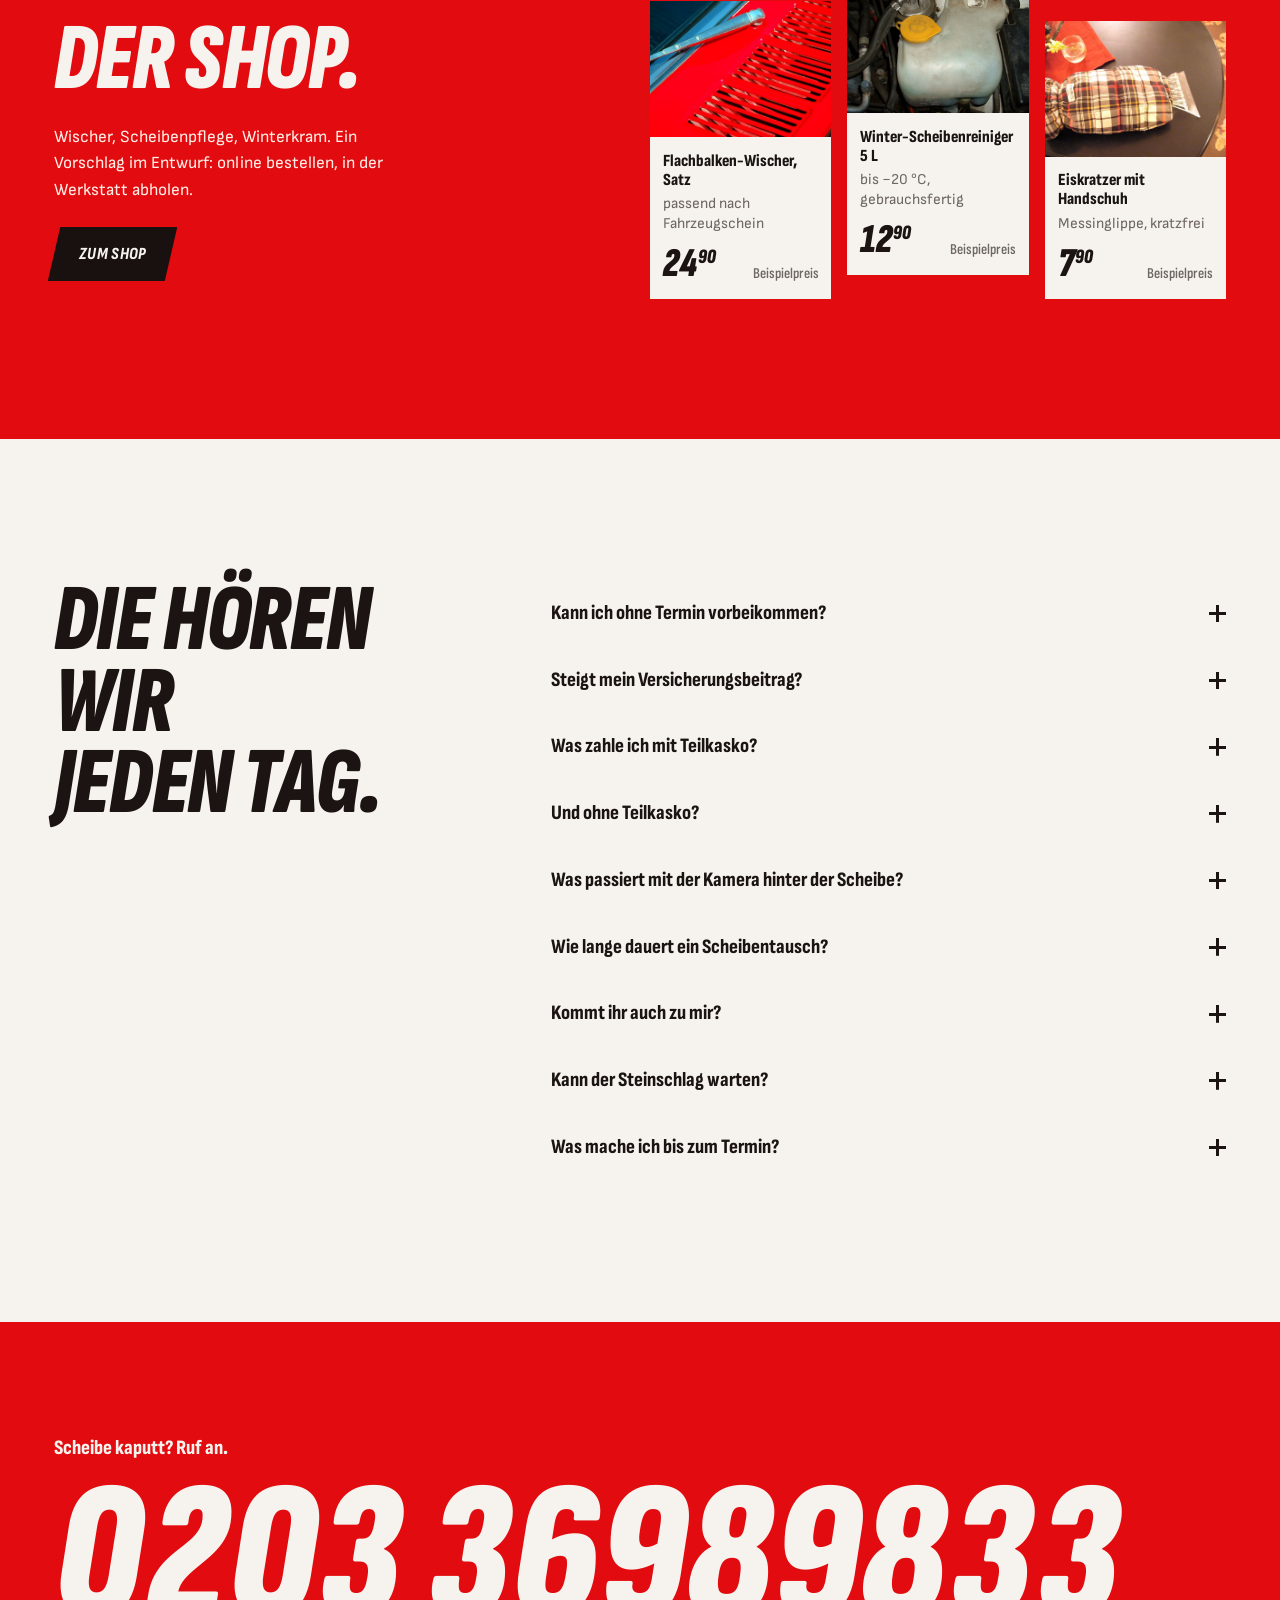
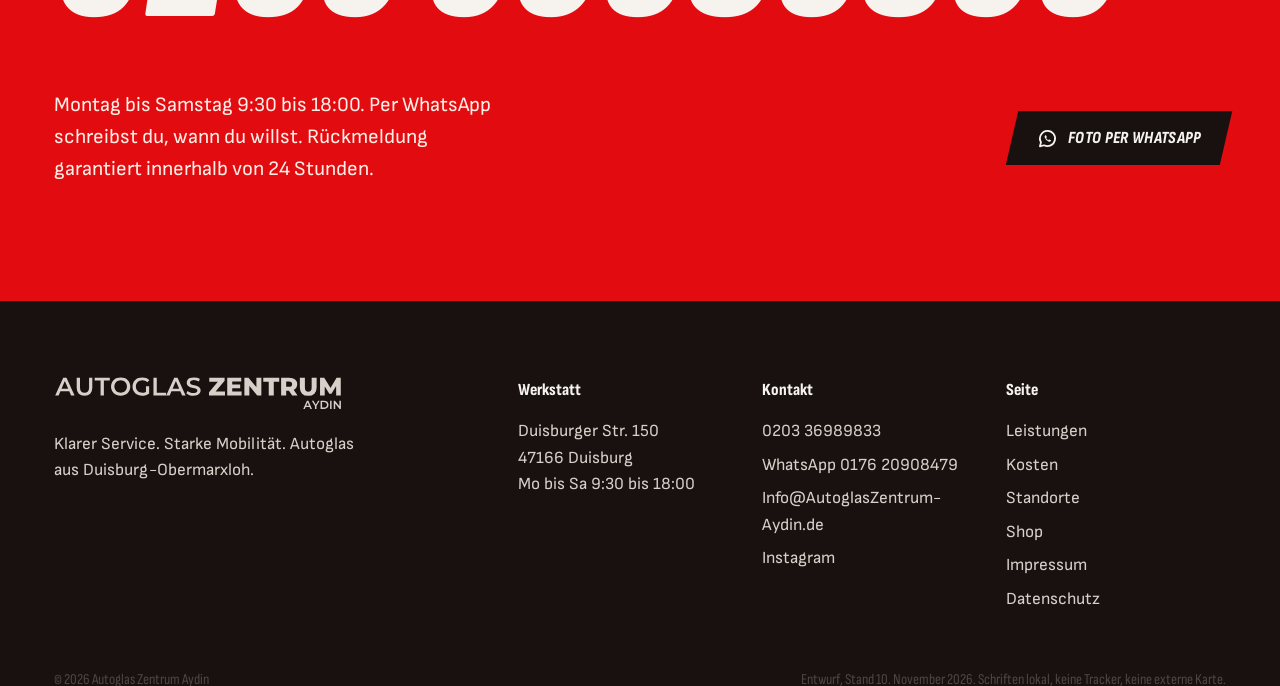
==== commit eb434d3b: "Texte: Befunde aus dem Faktencheck behoben - Zitat Niklas F. ohne Preisvergleich (war laut Notizen w" ====
--- a/index.html
+++ b/index.html
@@ -4,7 +4,7 @@
 <meta charset="utf-8">
 <meta name="viewport" content="width=device-width, initial-scale=1, viewport-fit=cover">
 <title>Entwurf: Autoglas Zentrum Aydin, Scheibe kaputt? Duisburg & Essen</title>
-<meta name="description" content="Steinschlag-Reparatur, Scheibentausch und Kamera-Kalibrierung in Duisburg und Essen. Mit Teilkasko meist kostenlos, direkte Abrechnung mit der Versicherung, mobiler Service bis 50 km.">
+<meta name="description" content="Steinschlag-Reparatur, Scheibentausch und Kamera-Kalibrierung in Duisburg und Essen. Steinschlag mit Teilkasko meist 0 €, direkte Abrechnung mit der Versicherung, mobiler Service bis 50 km.">
 <meta name="theme-color" content="#e2161c">
 <meta property="og:title" content="Autoglas Zentrum Aydin: Scheibe kaputt?">
 <meta property="og:description" content="Foto per WhatsApp, Rückmeldung in 24 Stunden. Steinschlag mit Teilkasko meist 0 €.">
@@ -264,7 +264,7 @@
         <p class="urteil__betrag" aria-hidden="true" data-urteil-betrag>0 €<small>mit Teilkasko, meistens</small></p>
         <div class="urteil__fuss">
           <p class="urteil__tipp"><b>Tipp bis zum Termin:</b> Durchsichtiges Klebeband drauf. Dann kommen kein Dreck und kein Wasser rein.</p>
-          <a class="btn btn--rot" href="https://wa.me/4917620908479?text=Hallo%2C%20hier%20ein%20Foto%20von%20meinem%20Steinschlag.%20Reparatur%20oder%20Tausch%3F" data-wa data-urteil-link><span><svg aria-hidden="true"><use href="#i-chat"/></svg>Foto schicken, wir prüfen gratis</span></a>
+          <a class="btn btn--rot" href="https://wa.me/4917620908479?text=Hallo%2C%20hier%20ein%20Foto%20von%20meinem%20Steinschlag.%20Reparatur%20oder%20Tausch%3F" data-wa data-urteil-link><span><svg aria-hidden="true"><use href="#i-chat"/></svg>Foto schicken und prüfen lassen</span></a>
         </div>
       </div>
     </div>
@@ -360,7 +360,7 @@
   <div class="wrap">
     <div class="ablauf__kopf">
       <h2 class="h2" id="ablauf-titel" data-auftritt>Ein Foto. Den Rest machen wir.</h2>
-      <p data-auftritt style="--d:.1s">Kein Formular, keine Warteschleife. Schick uns den Schaden per WhatsApp. Rückmeldung garantiert innerhalb von 24 Stunden, meistens viel schneller.</p>
+      <p data-auftritt style="--d:.1s">Kein Formular, keine Warteschleife. Schick uns den Schaden per WhatsApp. Rückmeldung garantiert innerhalb von 24 Stunden.</p>
     </div>
 
     <div class="verlauf" aria-label="Beispiel eines WhatsApp-Chats mit der Werkstatt" role="img" data-chat>
@@ -371,11 +371,12 @@
           </div>
           <p class="blase blase--aza">Hi Bruder, alles klar? Der ist klein, den reparieren wir.</p>
           <p class="blase blase--aza">Hast du Teilkasko? Dann kostet dich das in der Regel nix, wir rechnen direkt ab.</p>
-          <p class="blase blase--kunde">Ja hab ich. Geht heute noch?</p>
+          <p class="blase blase--kunde">Ja hab ich. Wann kann ich kommen?</p>
           <div class="tippt" data-tippt><i></i><i></i><i></i></div>
-          <p class="blase blase--aza">Komm um 14 Uhr vorbei, Duisburger Str. 150. Dauert ca. ne halbe Stunde.</p>
+          <p class="blase blase--aza">Morgen um 14 Uhr? Duisburger Str. 150.</p>
           <p class="blase blase--kunde">Top, bis später!</p>
         </div>
+        <p class="verlauf__hinweis">Beispiel, so läuft ein Chat mit der Werkstatt.</p>
     </div>
 
     <ol class="schritte" role="list">
@@ -398,11 +399,11 @@
       </blockquote>
     </div>
     <div class="stimmen__reihe" tabindex="0" aria-label="Weitere Kundenstimmen">
-      <blockquote class="stimme"><p>„Von heute auf morgen einen Termin zum Wechsel. Nach nicht einmal 3 Stunden hatte ich mein Auto wieder.“</p><footer>Mira S.</footer></blockquote>
+      <blockquote class="stimme"><p>„Von heute auf morgen einen Termin zum Wechsel … nach nicht einmal 3 Stunden mein Auto wieder.“</p><footer>Mira S.</footer></blockquote>
       <blockquote class="stimme"><p>„Ich musste mich um nichts kümmern mit der Versicherung. Gehörte alles mit zum Service.“</p><footer>Gabi M.</footer></blockquote>
       <blockquote class="stimme"><p>„Scheibe vom Wohnmobil wurde schnellstens ersetzt. Bester Service, bester Preis.“</p><footer>Karl H.</footer></blockquote>
-      <blockquote class="stimme"><p>„Innerhalb zwei Stunden konnte das Auto wieder abgeholt werden. Preis absolut in Ordnung, deutlich billiger als bekannte Alternativen.“</p><footer>Niklas F.</footer></blockquote>
-      <blockquote class="stimme"><p>„In der Nähe gibt es viele Restaurants und Cafés, falls man sich den spannenden Prozess nicht anschauen möchte.“</p><footer>Theorist</footer></blockquote>
+      <blockquote class="stimme"><p>„Innerhalb zwei Stunden konnte das Auto wieder abgeholt werden. Preis absolut in Ordnung.“</p><footer>Niklas F.</footer></blockquote>
+      <blockquote class="stimme"><p>„In der Nähe gibt es viele Restaurants / Cafés, falls man sich den spannenden Prozess nicht anschauen möchte.“</p><footer>Theorist</footer></blockquote>
     </div>
     <p class="stimmen__quelle">Auszüge aus Kundenbewertungen, gekürzt.</p>
   </div>
@@ -492,7 +493,7 @@
       </a>
       <a class="etikett" href="shop.html#winter" style="text-decoration:none" data-auftritt>
         <span class="etikett__bild etikett__bild--foto"><img src="assets/img/shop/p-winter5.jpg" alt="Behälter für Scheibenwaschwasser im Motorraum" width="800" height="600" loading="lazy" decoding="async"></span>
-        <span class="etikett__info"><span class="etikett__name">Winter-Scheibenreiniger 5 L</span><span class="etikett__spec">bis −20 °C, gebrauchsfertig</span><span class="etikett__preis"><span class="preis">12<sup>90</sup></span><span class="etikett__grund">2,58 € / L</span></span></span>
+        <span class="etikett__info"><span class="etikett__name">Winter-Scheibenreiniger 5 L</span><span class="etikett__spec">bis −20 °C, gebrauchsfertig</span><span class="etikett__preis"><span class="preis">12<sup>90</sup></span><span class="etikett__grund">Beispielpreis</span></span></span>
       </a>
       <a class="etikett" href="shop.html#winter" style="text-decoration:none" data-auftritt>
         <span class="etikett__bild etikett__bild--foto"><img src="assets/img/shop/p-kratzer.jpg" alt="Eiskratzer mit kariertem Handschuh" width="800" height="600" loading="lazy" decoding="async"></span>
@@ -509,12 +510,12 @@
       <h2 class="h2" id="faq-titel">Die hören wir<br>jeden Tag.</h2>
     </div>
     <div class="faq__liste">
-      <details><summary>Kann ich ohne Termin vorbeikommen?</summary><div class="faq__antwort"><p>Für eine Steinschlag-Reparatur oft ja. Ruf kurz an, dann wissen wir, dass du kommst. Für einen Scheibentausch bestellen wir die passende Scheibe vorher.</p></div></details>
+      <details><summary>Kann ich ohne Termin vorbeikommen?</summary><div class="faq__antwort"><p>Für eine Steinschlag-Reparatur manchmal ja. Ruf kurz an, dann wissen wir, dass du kommst. Für einen Scheibentausch bestellen wir die passende Scheibe vorher.</p></div></details>
       <details><summary>Steigt mein Versicherungsbeitrag?</summary><div class="faq__antwort"><p>Nein. Glasschäden laufen über die Teilkasko, und die hat keine Schadenfreiheitsklasse. Dein Beitrag bleibt gleich.</p></div></details>
       <details><summary>Was zahle ich mit Teilkasko?</summary><div class="faq__antwort"><p>Bei einer Reparatur bei den meisten Versicherern nichts. Bei einem Tausch nur die Selbstbeteiligung aus deinem Vertrag. Den Rest rechnen wir direkt mit der Versicherung ab.</p></div></details>
       <details><summary>Und ohne Teilkasko?</summary><div class="faq__antwort"><p>Schick uns ein Foto vom Schaden und den Fahrzeugschein. Dann bekommst du einen Preis für dein Auto.</p></div></details>
       <details><summary>Was passiert mit der Kamera hinter der Scheibe?</summary><div class="faq__antwort"><p>Nach dem Tausch kalibrieren wir Kamera und Assistenzsysteme neu. Dann arbeiten Spurhalte- und Notbremsassistent wieder zuverlässig.</p></div></details>
-      <details><summary>Wie lange dauert ein Scheibentausch?</summary><div class="faq__antwort"><p>In den Bewertungen unserer Kunden waren es zwei bis drei Stunden. Wie lange es bei dir dauert, sagen wir dir beim Termin. In der Nähe gibt es Cafés und Restaurants, falls du nicht zuschauen willst.</p></div></details>
+      <details><summary>Wie lange dauert ein Scheibentausch?</summary><div class="faq__antwort"><p>In den Bewertungen unserer Kunden waren es zwei bis drei Stunden. Wie lange es bei dir dauert, sagen wir dir vorher. In der Nähe gibt es Cafés und Restaurants, falls du nicht zuschauen willst.</p></div></details>
       <details><summary>Kommt ihr auch zu mir?</summary><div class="faq__antwort"><p>Ja. Im Umkreis von 50 km um Duisburg reparieren und tauschen wir mobil, zuhause oder bei der Arbeit. Prüf oben auf der Karte, ob du drin bist.</p></div></details>
       <details><summary>Kann der Steinschlag warten?</summary><div class="faq__antwort"><p>Besser nicht. Frost, heißes Gebläse und Schlaglöcher lassen ihn weiterreißen. Ist es erst ein Riss, geht keine Reparatur mehr, die Scheibe muss raus. Und ein Riss im Sichtfeld kann bei der Hauptuntersuchung zum Mangel werden.</p></div></details>
       <details><summary>Was mache ich bis zum Termin?</summary><div class="faq__antwort"><p>Kleb den Steinschlag mit durchsichtigem Klebeband ab. So kommen kein Schmutz und kein Wasser rein, und die Reparatur wird sauberer.</p></div></details>
@@ -528,7 +529,7 @@
     <h2 class="zwischentitel" id="schluss-titel">Scheibe kaputt? Ruf an.</h2>
     <a class="schluss__nummer zahl" href="tel:+4920336989833">0203 36989833</a>
     <div class="schluss__unten">
-      <p>Montag bis Samstag 9:30 bis 18:00. Per WhatsApp rund um die Uhr, Antwort garantiert innerhalb von 24 Stunden.</p>
+      <p>Montag bis Samstag 9:30 bis 18:00. Per WhatsApp schreibst du, wann du willst. Rückmeldung garantiert innerhalb von 24 Stunden.</p>
       <a class="btn btn--schwarz" href="https://wa.me/4917620908479?text=Hallo%2C%20ich%20habe%20einen%20Glasschaden%20und%20schicke%20euch%20ein%20Foto." data-wa><span><svg aria-hidden="true"><use href="#i-chat"/></svg>Foto per WhatsApp</span></a>
     </div>
   </div>
--- a/assets/css/site.css
+++ b/assets/css/site.css
@@ -523,6 +523,7 @@
 .blase--aza { align-self: flex-start; background: var(--rot); color: var(--kreide); border-bottom-left-radius: .25rem; }
 .blase--foto { padding: .3rem; width: 56%; }
 .blase--foto svg { width: 100%; border-radius: .7rem; }
+.verlauf__hinweis { margin-top: 1rem; font-size: var(--t-klein); color: var(--kreide-3); }
 .tippt { align-self: flex-start; background: var(--asphalt-3); border-radius: 1rem; padding: .7rem .85rem; display: none; gap: .3rem; }
 .tippt.is-da { display: flex; }
 .tippt i { width: .45rem; height: .45rem; border-radius: 50%; background: var(--kreide-3); animation: tippen 1s infinite; }
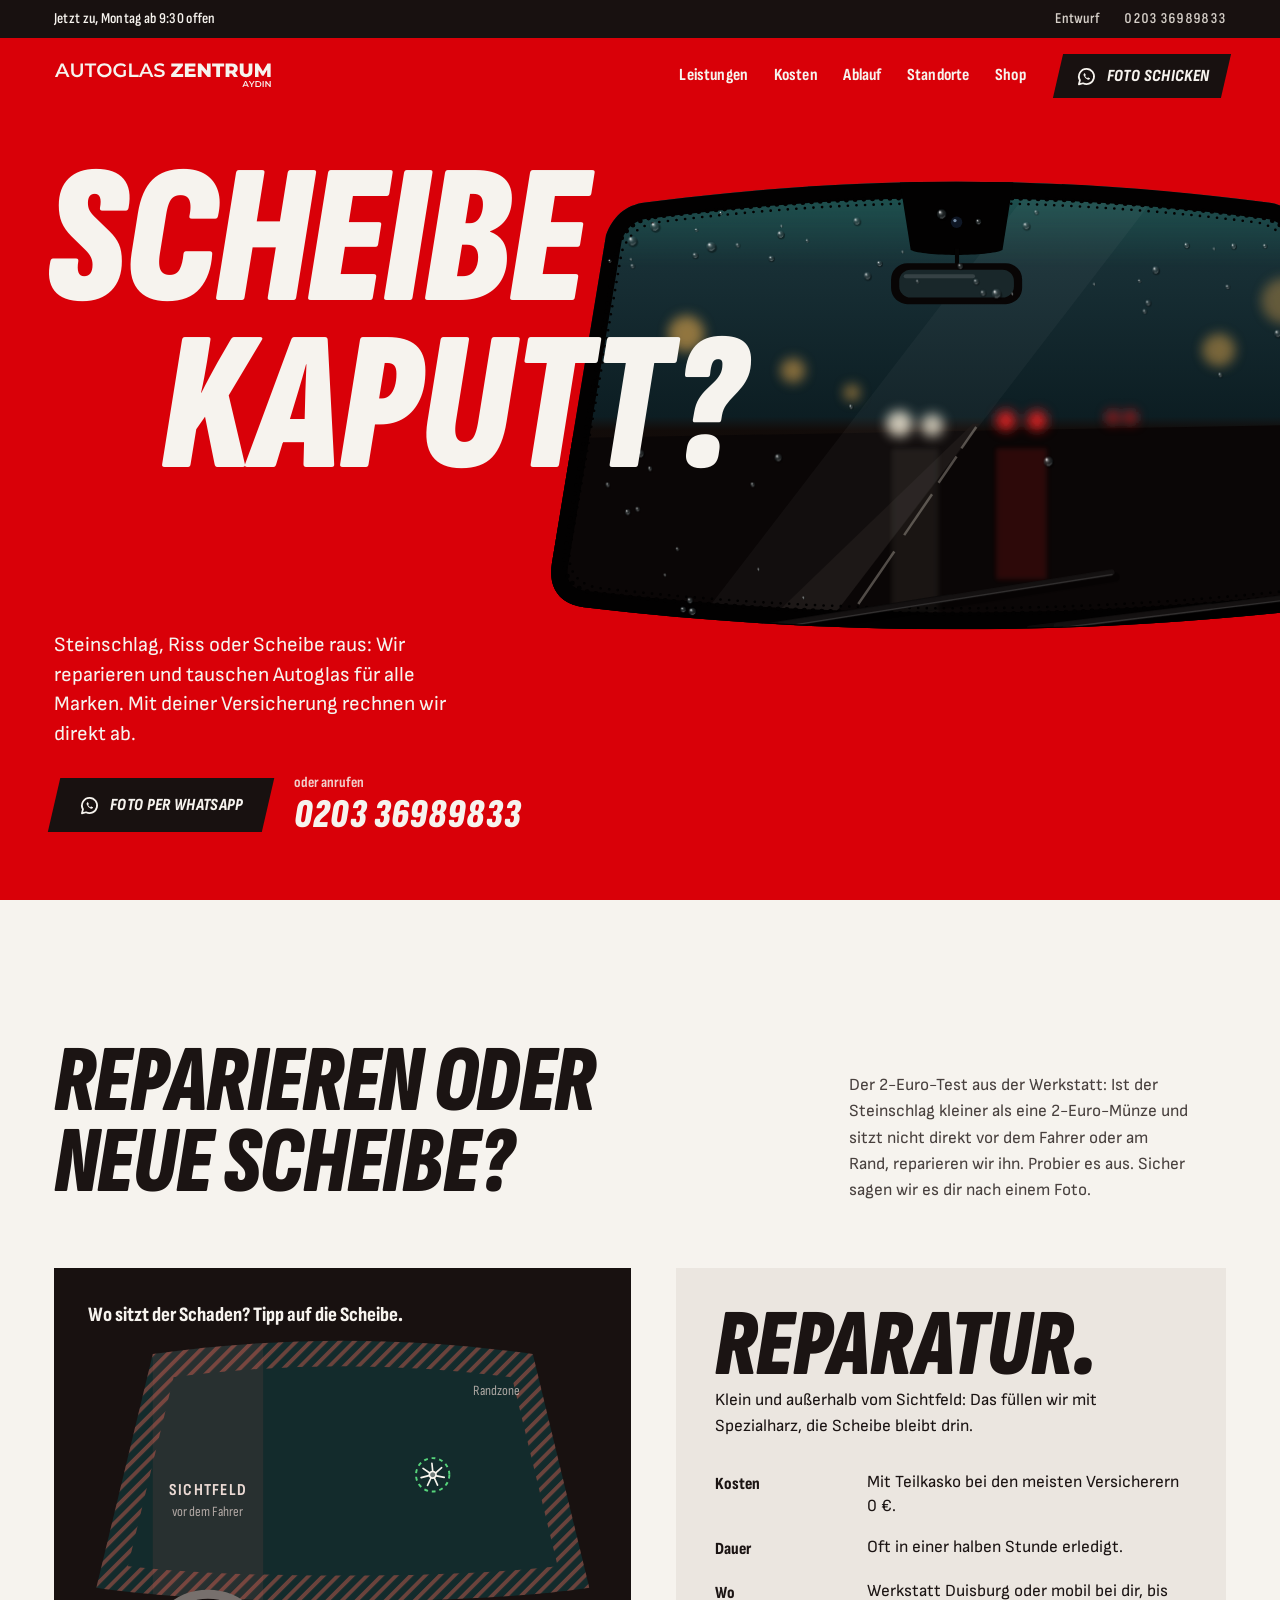
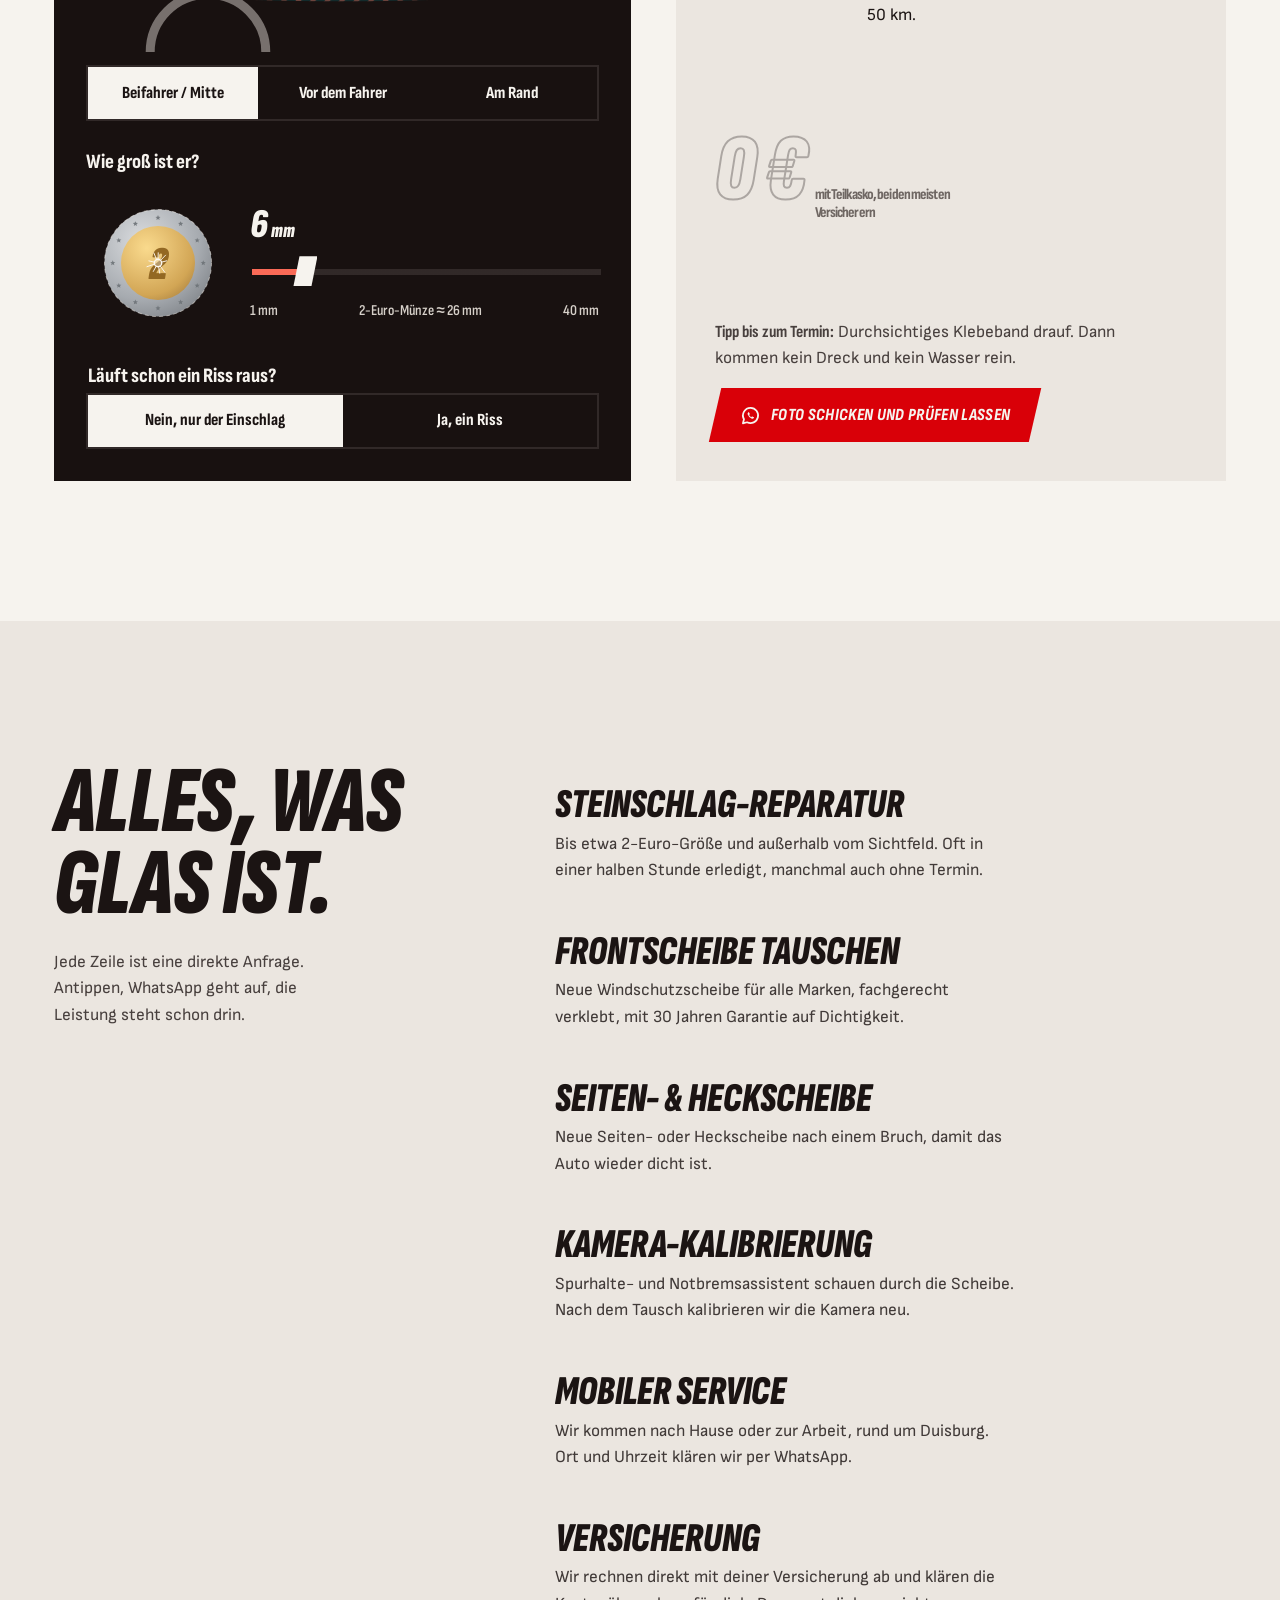
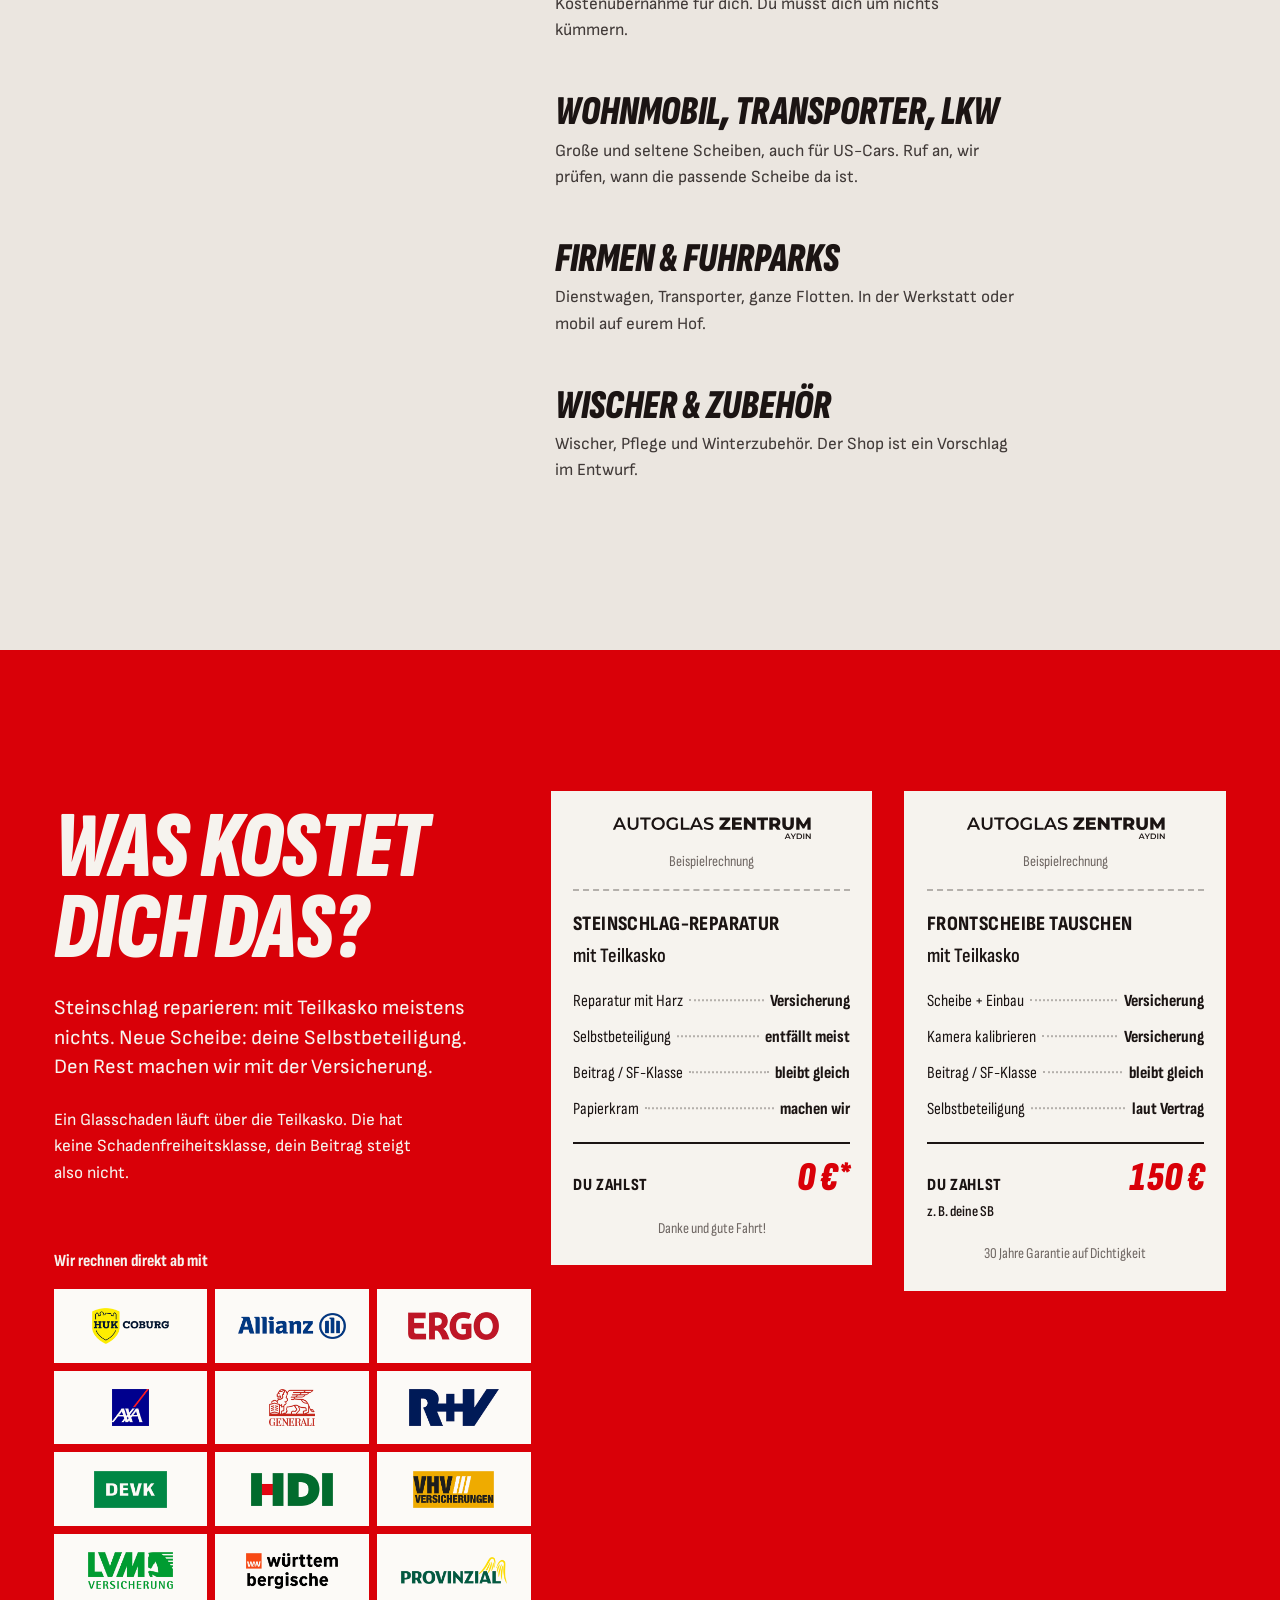
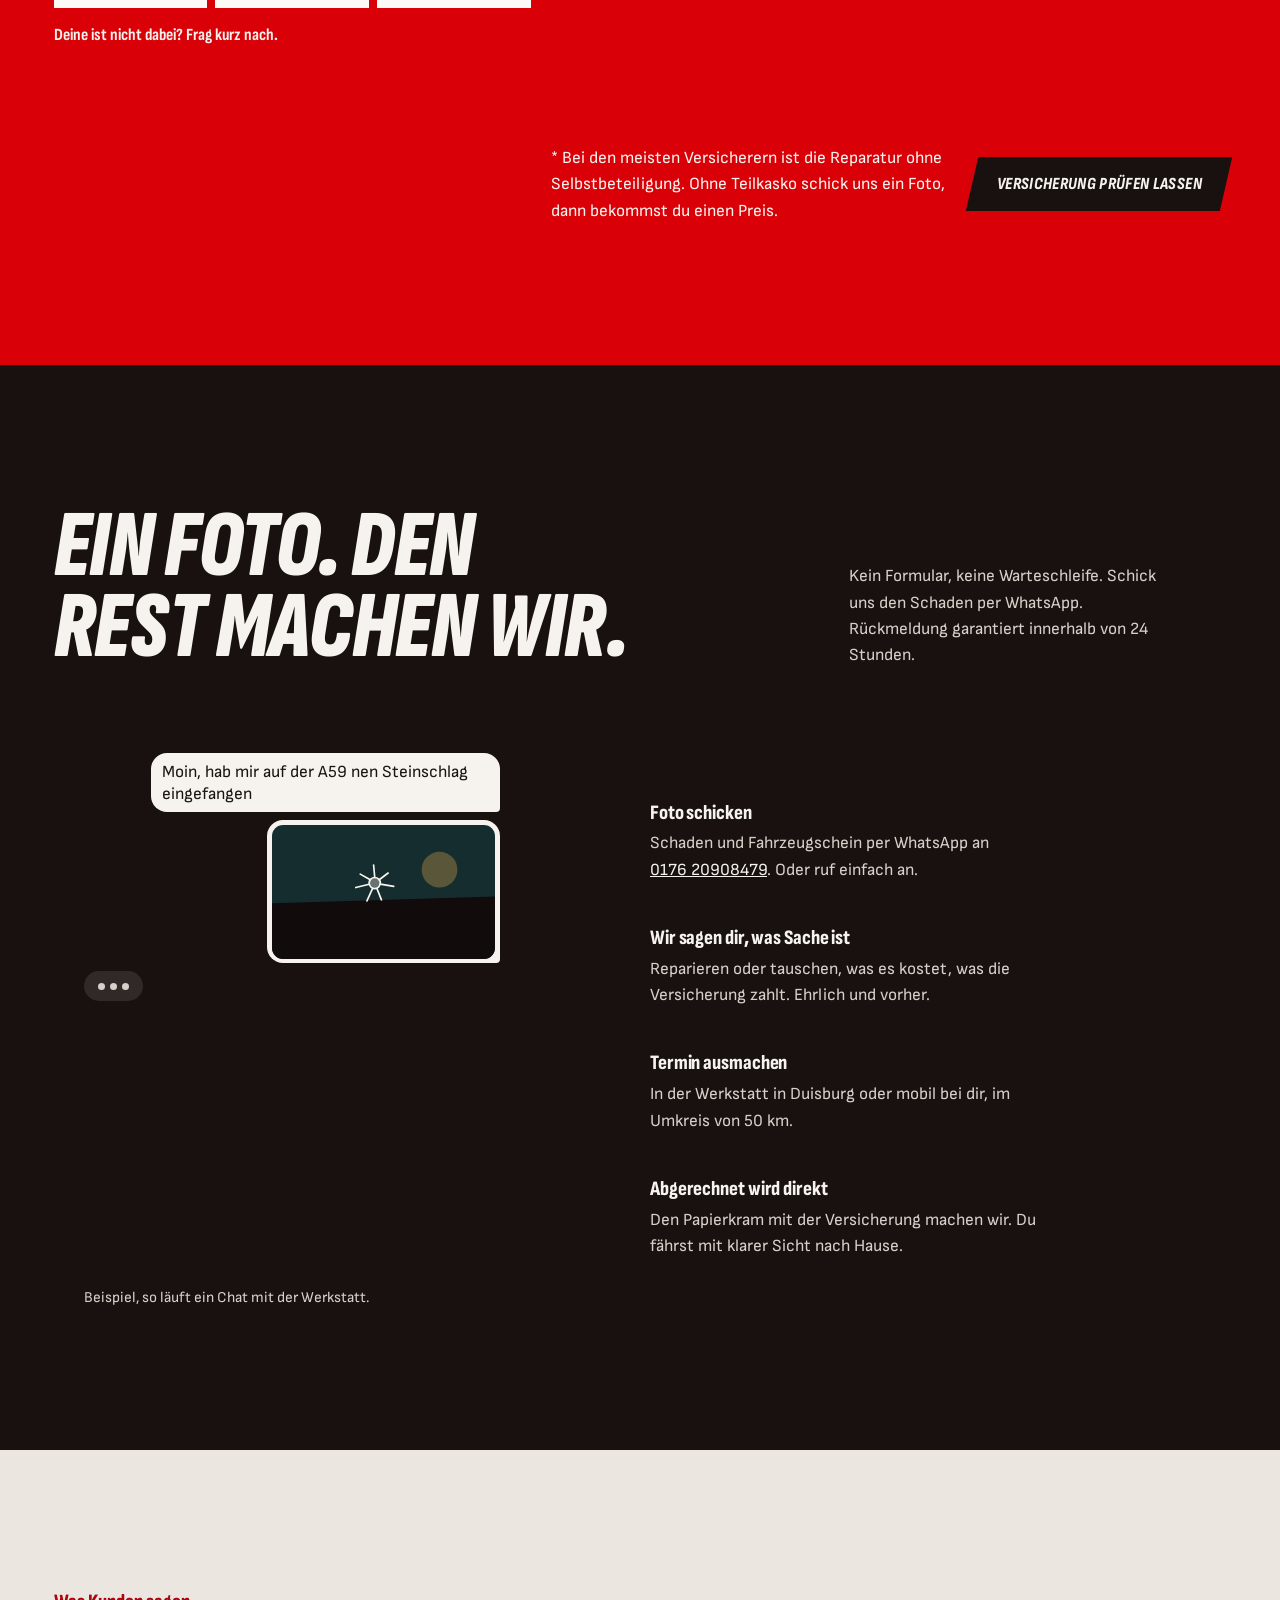
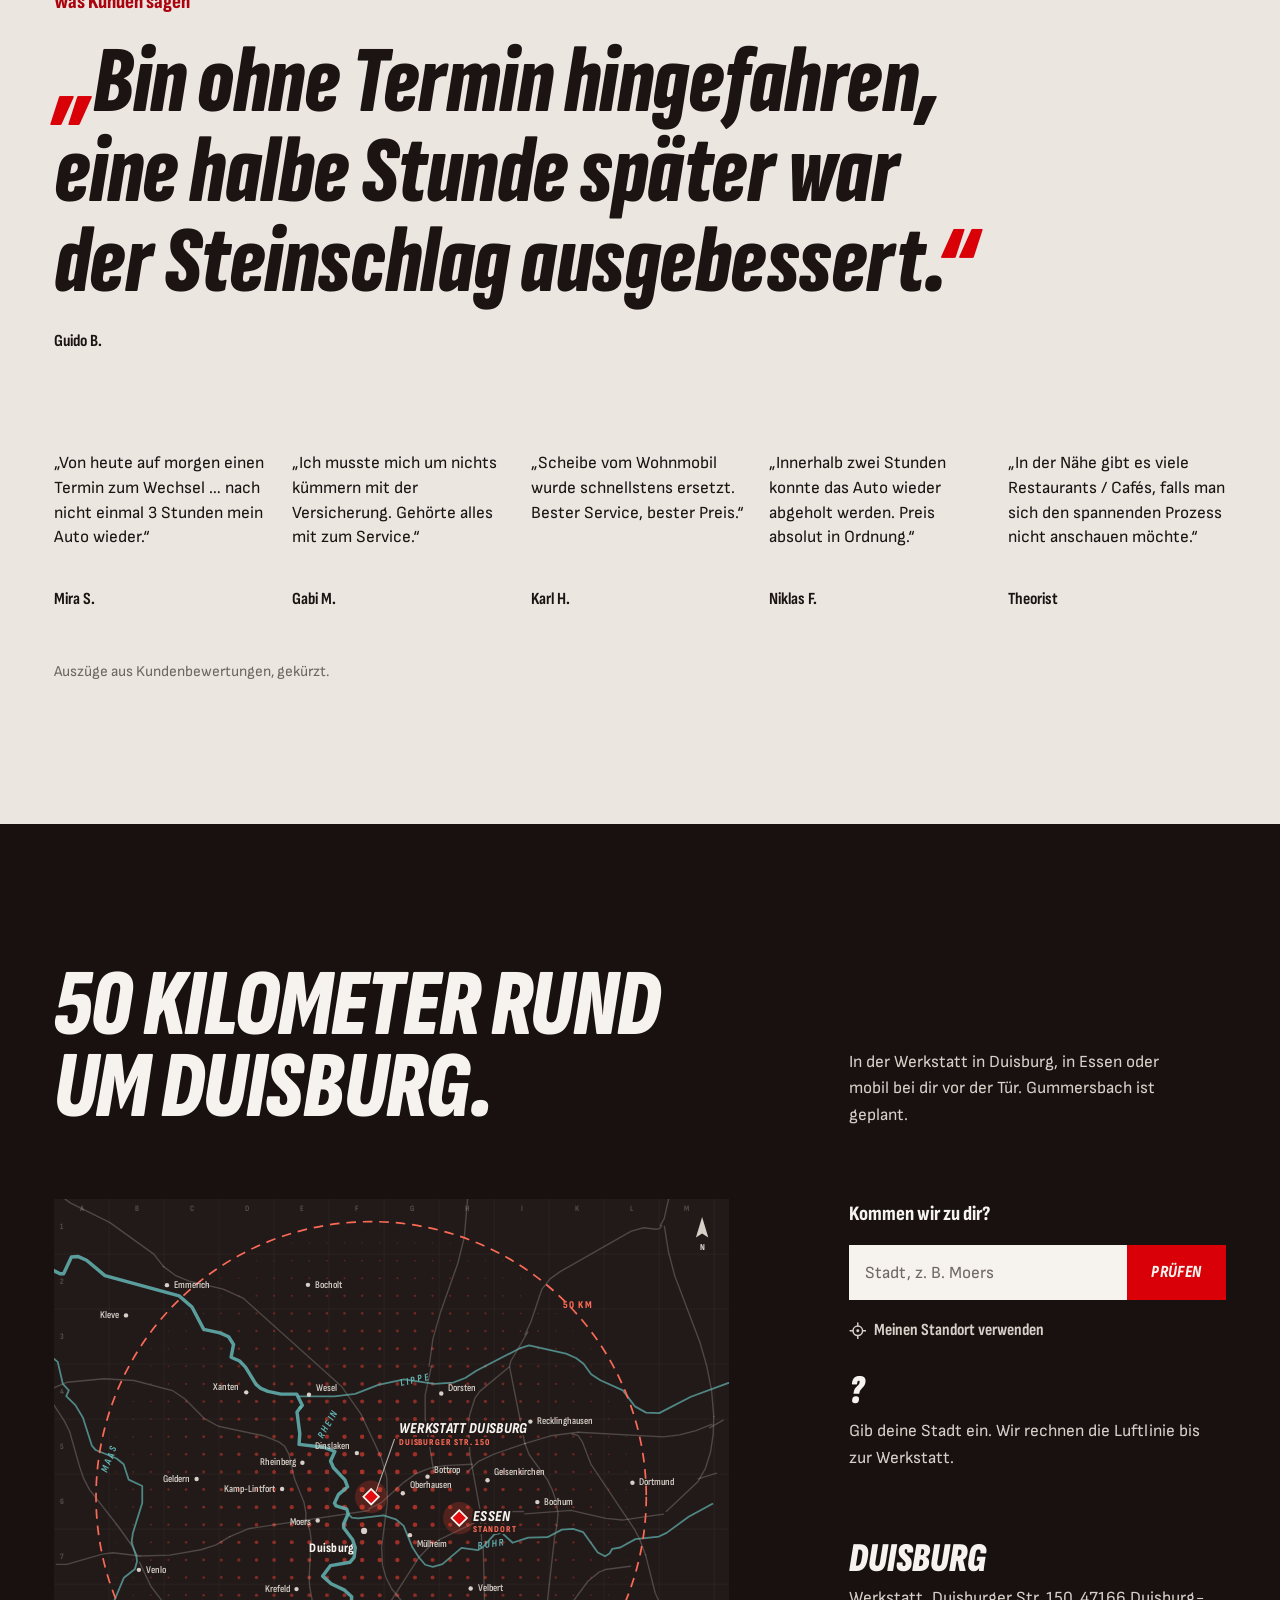
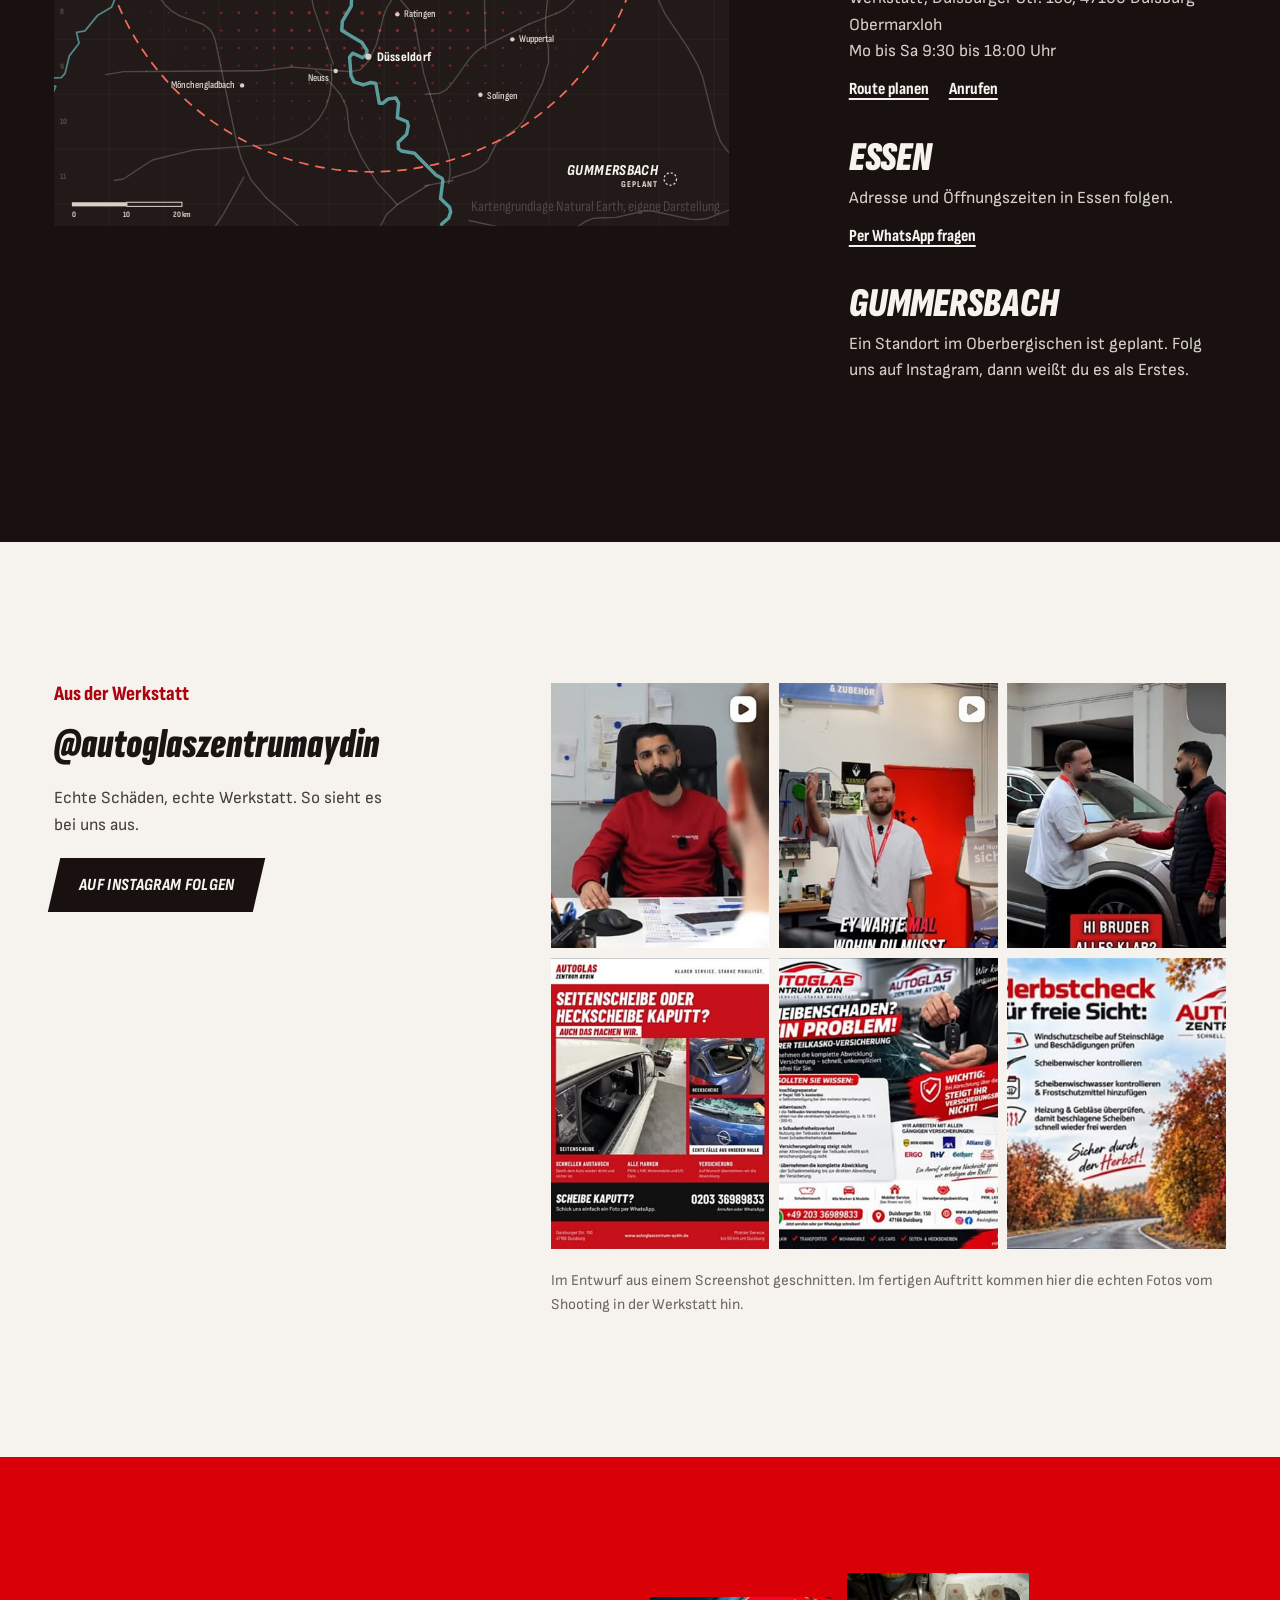
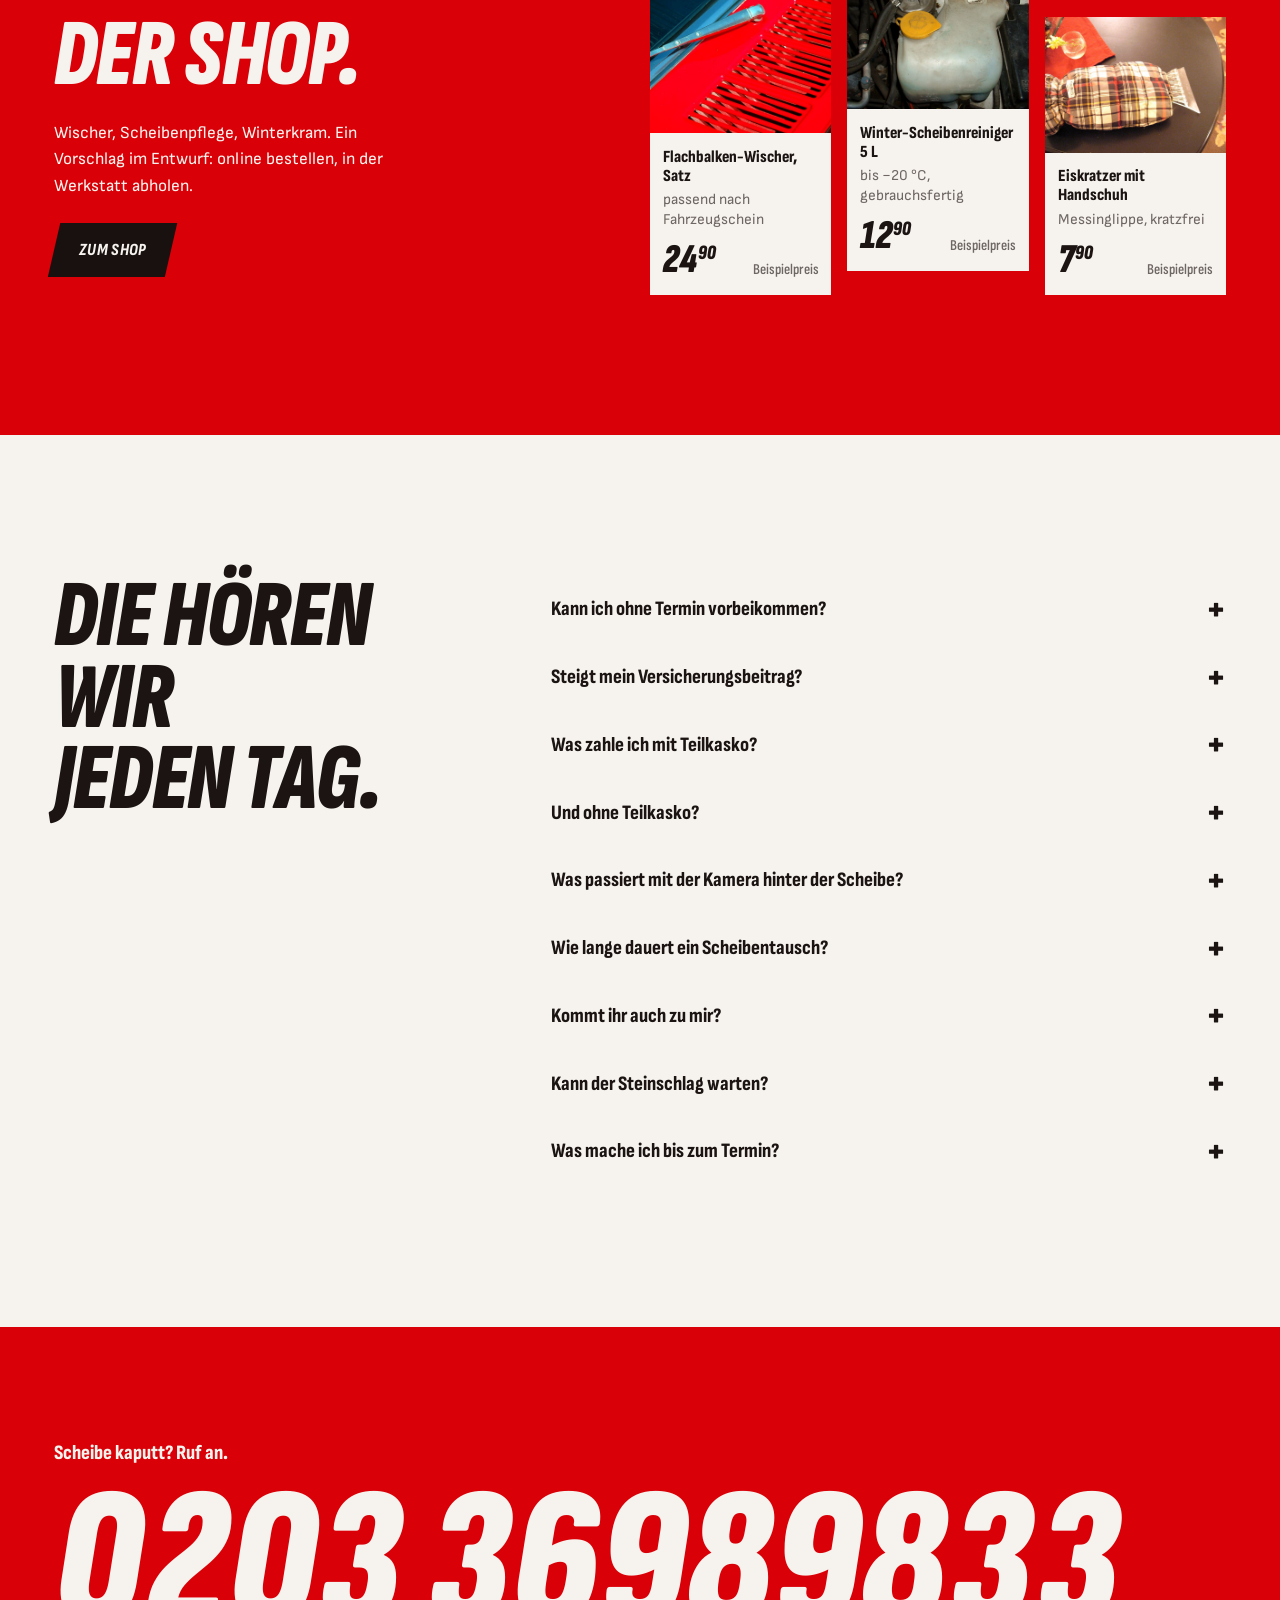
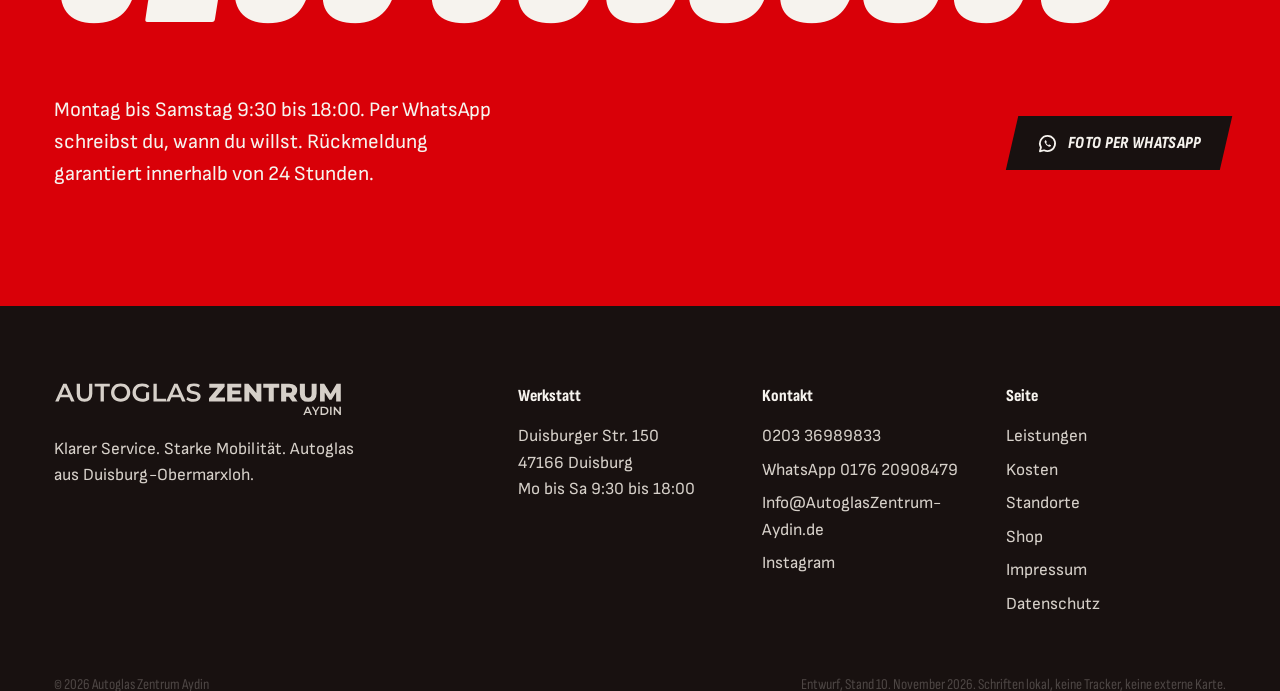
==== commit 2ce3c5dc: "Hallmark: Pflichtpunkte (Floor) behoben Geprüft mit dem Hallmark-Linter (sloplint), Tiefe Ausbessern" ====
--- a/index.html
+++ b/index.html
@@ -160,7 +160,6 @@
           <rect x="420" y="104" width="160" height="50" rx="20" fill="oklch(0.12 0.006 30)"/>
           <rect x="430" y="112" width="140" height="34" rx="14" fill="oklch(0.26 0.02 215)"/>
           <path d="M438 120 H520" stroke="oklch(1 0 0)" stroke-opacity=".12" stroke-width="5" stroke-linecap="round"/>
-          <text x="70" y="498" fill="oklch(0.9 0.01 80)" opacity=".45" font-family="Sofia Sans Condensed, sans-serif" font-size="11" letter-spacing="1.5">AZA · LAMINATED · E1 43R · AS1</text>
         </g>
       </svg>
       <canvas data-regen></canvas>
@@ -300,7 +299,7 @@
     <div class="kosten__kopf" data-auftritt>
       <h2 class="h2" id="kosten-titel">Was kostet dich das?</h2>
       <p class="lead">Steinschlag reparieren: mit Teilkasko meistens nichts. Neue Scheibe: deine Selbstbeteiligung. Den Rest machen wir mit der Versicherung.</p>
-      <p style="max-width:38ch;color:oklch(0.95 0.03 40)">Ein Glasschaden läuft über die Teilkasko. Die hat keine Schadenfreiheitsklasse, dein Beitrag steigt also nicht.</p>
+      <p class="kosten__satz">Ein Glasschaden läuft über die Teilkasko. Die hat keine Schadenfreiheitsklasse, dein Beitrag steigt also nicht.</p>
       <div class="versicherer">
         <p class="versicherer__satz">Wir rechnen direkt ab mit</p>
         <ul class="versicherer__wand" role="list">
--- a/assets/css/site.css
+++ b/assets/css/site.css
@@ -1,3 +1,6 @@
+/* Hallmark · checked: 2026-11-13 · genre: editorial (inferred: lokale Autoglas-Werkstatt mit Shop)
+ * floor: siehe Sweep · fixed: 26a, 34, 40, 48, 50, 55a, 62, 63, 67 · structural: printed (58, 59, 77)
+ * built: the project · redesign: polish · v2.0.0 */
 /* ==========================================================================
    Autoglas Zentrum Aydin · Website-Entwurf
    Designsystem: Signalrot / Asphalt / Kreide · Sofia Sans Superfamilie
@@ -7,7 +10,7 @@
 
 :root {
   /* Farbe (OKLCH). Rot = Bildschirmfassung der Logofarbe #FE0000 */
-  --rot: oklch(0.575 0.232 28.5);
+  --rot: oklch(0.555 0.228 28.5);
   --rot-tief: oklch(0.47 0.19 27.5);
   --rot-dunkel: oklch(0.36 0.14 27);
   --rot-hell: oklch(0.7 0.18 30);
@@ -34,6 +37,24 @@
   --gold-tief: oklch(0.66 0.11 78);
   --silber: oklch(0.86 0.008 250);
   --silber-tief: oklch(0.68 0.01 250);
+  --asphalt-0: oklch(0.12 0.01 28);
+  --papier-hell: oklch(0.985 0.004 75);
+  --weiss-40: oklch(1 0 0 / .4);
+  --linie: oklch(0.2 0.012 28 / .3);
+  --linie-leicht: oklch(0.2 0.012 28 / .2);
+  --hover-hell: oklch(0.2 0.012 28 / .07);
+  --abdunkeln: oklch(0.12 0.01 28 / .55);
+  /* Fahrzeugschein im Shop */
+  --schein-papier: oklch(0.925 0.035 150);
+  --schein-tinte: oklch(0.25 0.03 160);
+  --schein-linie: oklch(0.35 0.04 160 / .35);
+  --schein-leer: oklch(0.3 0.03 160 / .6);
+  --schein-hinweis: oklch(0.3 0.03 160 / .85);
+  --schein-platzhalter: oklch(0.45 0.03 160 / .55);
+  --feld-hell: oklch(1 0 0 / .65);
+  --feld-fehler: oklch(0.95 0.05 30);
+  /* Fokusrahmen je Fläche */
+  --fokus: var(--tinte);
 
   /* Schrift */
   --f-display: "Sofia Sans Extra Condensed", "Arial Narrow", sans-serif;
@@ -62,7 +83,7 @@
 
 /* ---------- Reset ---------- */
 *, *::before, *::after { box-sizing: border-box; }
-html { -webkit-text-size-adjust: 100%; scroll-padding-top: 5rem; }
+html { -webkit-text-size-adjust: 100%; scroll-padding-top: 5rem; overflow-x: clip; }
 @media (prefers-reduced-motion: no-preference) { html { scroll-behavior: smooth; } }
 body {
   margin: 0;
@@ -84,8 +105,10 @@
 ul[role="list"], ol[role="list"] { list-style: none; padding: 0; }
 ::selection { background: var(--rot); color: var(--kreide); }
 
-:focus-visible { outline: 3px solid var(--gruen); outline-offset: 3px; }
-.auf-hell :focus-visible, .kreide :focus-visible { outline-color: var(--rot-tief); }
+:focus-visible { outline: 3px solid var(--fokus); outline-offset: 3px; }
+.rot, .hero, .kopf, .asphalt, .menu, .statusbar, .shop-hero, .anfrage__kachel, .test__buehne, .aktionsleiste, .schublade__kopf { --fokus: var(--kreide); }
+.kreide, .kreide-2, .skip, .urteil, .etikett, .produkt, .schein, .schublade__liste, .schublade__fuss { --fokus: var(--tinte); }
+.produkt--gross { --fokus: var(--kreide); }
 
 .sr-only {
   position: absolute !important; width: 1px; height: 1px; padding: 0; margin: -1px;
@@ -161,17 +184,17 @@
 .btn--rot { --b-bg: var(--rot); --b-fg: var(--kreide); }
 .btn--rot:hover { --b-bg: var(--rot-tief); }
 .btn--kreide { --b-bg: var(--kreide); --b-fg: var(--tinte); }
-.btn--kreide:hover { --b-bg: oklch(1 0 0 / .92); }
-.btn--schwarz:hover { --b-bg: oklch(0.12 0.01 28); }
+.btn--kreide:hover { --b-bg: var(--kreide-2); }
+.btn--schwarz:hover { --b-bg: var(--asphalt-0); }
 .btn--rahmen { --b-bg: transparent; --b-fg: currentColor; border: 2px solid currentColor; }
 .btn--klein { min-height: 2.75rem; padding: 0 1.1rem; font-size: var(--t-text); }
 
 .textlink {
-  font-family: var(--f-cond); font-weight: 750; text-decoration: none;
-  background: linear-gradient(currentColor, currentColor) 0 100% / 100% 2px no-repeat;
-  padding-bottom: 2px; transition: background-size .35s var(--ease-out);
-}
-.textlink:hover { background-size: 0 2px; background-position: 100% 100%; }
+  font-family: var(--f-cond); font-weight: 750;
+  text-decoration: underline; text-decoration-thickness: 2px; text-underline-offset: 4px;
+  transition: text-decoration-color .2s;
+}
+.textlink:hover { text-decoration-color: transparent; }
 
 /* ==========================================================================
    Status-Leiste + Kopf
@@ -265,7 +288,7 @@
 }
 .hero .wrap {
   position: relative; display: grid;
-  grid-template-columns: repeat(12, 1fr);
+  grid-template-columns: repeat(12, minmax(0, 1fr));
   column-gap: 1.25rem;
   padding-block: clamp(1.25rem, 3.5vw, 3rem) clamp(2.5rem, 5vw, 4.5rem);
   min-height: inherit;
@@ -286,7 +309,7 @@
   display: grid; gap: 1.6rem; align-self: end;
   margin-top: clamp(1.5rem, 3vw, 2.5rem);
 }
-.hero__unten .lead { max-width: 33ch; color: oklch(0.97 0.02 40); text-wrap: pretty; }
+.hero__unten .lead { max-width: 33ch; color: var(--kreide); text-wrap: pretty; }
 .hero__aktion { display: flex; flex-wrap: wrap; align-items: center; gap: .9rem 1.6rem; }
 .telefon-gross {
   display: inline-grid; text-decoration: none; line-height: 1;
@@ -327,29 +350,29 @@
 .kachel {
   --k: 1;
   display: flex; align-items: center; justify-content: center;
-  background: #fbf9f6; background: oklch(0.985 0.004 75);
+  background: var(--papier-hell);
 }
 .kachel img {
   display: block; flex: 0 0 auto; max-width: none;
   width: calc(var(--w) * var(--k) * 1px); height: calc(var(--h) * var(--k) * 1px);
 }
 .versicherer { margin-top: clamp(1.5rem, 3vw, 2.5rem); display: grid; gap: .9rem; }
-.versicherer__wand { list-style: none; margin: 0; padding: 0; display: grid; grid-template-columns: repeat(3, 1fr); gap: .5rem; }
+.versicherer__wand { list-style: none; margin: 0; padding: 0; display: grid; grid-template-columns: repeat(3, minmax(0, 1fr)); gap: .5rem; }
 .versicherer__wand .kachel { --k: .8; height: 4.6rem; padding: .6rem; min-width: 0; }
 .versicherer__satz { font-family: var(--f-cond); font-weight: 750; font-size: var(--t-text); }
-.versicherer__fuss { font-family: var(--f-cond); font-weight: 700; font-size: var(--t-text); color: oklch(0.96 0.025 40); }
-@media (max-width: 1080px) { .versicherer__wand { grid-template-columns: repeat(4, 1fr); } }
-@media (max-width: 640px) { .versicherer__wand { grid-template-columns: repeat(3, 1fr); } .versicherer__wand .kachel { --k: .62; height: 3.8rem; } }
+.versicherer__fuss { font-family: var(--f-cond); font-weight: 700; font-size: var(--t-text); color: var(--kreide); }
+@media (max-width: 1080px) { .versicherer__wand { grid-template-columns: repeat(4, minmax(0, 1fr)); } }
+@media (max-width: 640px) { .versicherer__wand { grid-template-columns: repeat(3, minmax(0, 1fr)); } .versicherer__wand .kachel { --k: .62; height: 3.8rem; } }
 
 /* ==========================================================================
    2-Euro-Test
    ========================================================================== */
-.test__kopf { display: grid; grid-template-columns: repeat(12, 1fr); gap: 1.25rem; align-items: end; }
+.test__kopf { display: grid; grid-template-columns: repeat(12, minmax(0, 1fr)); gap: 1.25rem; align-items: end; }
 .test__kopf .h2 { grid-column: 1 / span 8; }
 .test__kopf p { grid-column: 9 / span 4; max-width: 34ch; color: var(--tinte-2); }
 .test {
   margin-top: clamp(2.5rem, 5vw, 4.5rem);
-  display: grid; grid-template-columns: 1.05fr 1fr; gap: clamp(1.5rem, 3.5vw, 3.5rem);
+  display: grid; grid-template-columns: minmax(0, 1.05fr) minmax(0, 1fr); gap: clamp(1.5rem, 3.5vw, 3.5rem);
   align-items: stretch;
 }
 .test__buehne {
@@ -369,7 +392,7 @@
 .mini-scheibe__hinweis { font-size: var(--t-klein); color: var(--kreide-3); }
 .mini-scheibe button { position: absolute; inset: 0; opacity: 0; cursor: crosshair; }
 
-.groesse { display: grid; grid-template-columns: auto 1fr; gap: 1.25rem; align-items: center; }
+.groesse { display: grid; grid-template-columns: auto minmax(0, 1fr); gap: 1.25rem; align-items: center; }
 .muenze-vergleich { width: 9rem; height: 9rem; position: relative; }
 .muenze-vergleich svg { width: 100%; height: 100%; overflow: hidden; }
 .regler { display: grid; gap: .4rem; }
@@ -378,7 +401,7 @@
 input[type="range"] {
   -webkit-appearance: none; appearance: none; width: 100%; height: 2.25rem; background: transparent; cursor: pointer;
 }
-input[type="range"]::-webkit-slider-runnable-track { height: 6px; background: linear-gradient(to right, var(--rot-hell) var(--p, 20%), var(--asphalt-3) var(--p, 20%)); }
+input[type="range"]::-webkit-slider-runnable-track { height: 6px; background: linear-gradient(to right, var(--rot-hell) var(--p, 20%), var(--asphalt-3) var(--p, 20%)); } /* taste-skill-ignore: Füllstand des Reglers, harte Kante */
 input[type="range"]::-moz-range-track { height: 6px; background: var(--asphalt-3); }
 input[type="range"]::-moz-range-progress { height: 6px; background: var(--rot-hell); }
 input[type="range"]::-webkit-slider-thumb {
@@ -388,14 +411,14 @@
 input[type="range"]::-moz-range-thumb { width: 1.5rem; height: 1.85rem; background: var(--kreide); border: 0; border-radius: 0; clip-path: polygon(25% 0, 100% 0, 75% 100%, 0 100%); }
 .regler__skala { display: flex; justify-content: space-between; font-size: var(--t-klein); color: var(--kreide-3); font-family: var(--f-cond); font-weight: 600; }
 
-.wahl { display: grid; grid-template-columns: 1fr 1fr; border: 2px solid var(--asphalt-3); }
+.wahl { display: grid; grid-template-columns: minmax(0, 1fr) minmax(0, 1fr); border: 2px solid var(--asphalt-3); }
 .wahl input { position: absolute; opacity: 0; pointer-events: none; }
 .wahl label {
   text-align: center; padding: .8rem .5rem; cursor: pointer;
   font-family: var(--f-cond); font-weight: 750; font-size: var(--t-text); transition: background-color .2s, color .2s;
 }
 .wahl input:checked + label { background: var(--kreide); color: var(--tinte); }
-.wahl input:focus-visible + label { outline: 3px solid var(--gruen); outline-offset: -3px; }
+.wahl input:focus-visible + label { outline: 3px solid var(--fokus); outline-offset: -3px; }
 
 .urteil {
   background: var(--kreide-2); padding: clamp(1.5rem, 3vw, 2.75rem);
@@ -406,46 +429,46 @@
 .urteil__wort { font-size: var(--t-gross); line-height: .85; }
 .urteil__wort span { display: block; }
 .urteil dl { display: grid; gap: .1rem; margin-top: 1.5rem; }
-.urteil dl div { display: grid; grid-template-columns: 8.5rem 1fr; gap: 1rem; padding: .5rem 0; }
+.urteil dl div { display: grid; grid-template-columns: 8.5rem minmax(0, 1fr); gap: 1rem; padding: .5rem 0; }
 .urteil dt { font-family: var(--f-cond); font-weight: 780; font-size: var(--t-text); }
 .urteil dd { font-size: var(--t-text); line-height: 1.4; }
 .urteil__betrag {
   font-family: var(--f-display); font-style: italic; font-weight: 900; line-height: .8;
   font-size: var(--t-gross); letter-spacing: -.01em;
-  color: transparent; -webkit-text-stroke: 2px oklch(0.2 0.012 28 / .3);
+  color: transparent; -webkit-text-stroke: 2px var(--linie);
   display: flex; align-items: baseline; gap: .12em;
 }
 .urteil__betrag small { font-size: var(--t-klein); -webkit-text-stroke: 0; color: var(--grau); font-family: var(--f-cond); font-style: normal; font-weight: 750; line-height: 1.2; max-width: 9em; }
-.urteil[data-art="tausch"] .urteil__betrag { -webkit-text-stroke-color: oklch(1 0 0 / .4); }
-.urteil[data-art="tausch"] .urteil__betrag small { color: oklch(0.95 0.03 40); }
+.urteil[data-art="tausch"] .urteil__betrag { -webkit-text-stroke-color: var(--weiss-40); }
+.urteil[data-art="tausch"] .urteil__betrag small { color: var(--kreide); }
 .urteil__grund { font-size: var(--t-text); max-width: 40ch; min-height: 3em; }
 .urteil__fuss { display: grid; gap: 1rem; }
 .urteil__tipp { font-size: var(--t-text); color: var(--tinte-2); max-width: 46ch; }
-.urteil[data-art="tausch"] .urteil__tipp { color: oklch(0.95 0.03 40); }
+.urteil[data-art="tausch"] .urteil__tipp { color: var(--kreide); }
 .urteil__tipp b { font-family: var(--f-cond); }
 .urteil .btn { justify-self: start; }
 .urteil[data-art="tausch"] .btn { --b-bg: var(--asphalt); }
 
 @media (max-width: 960px) {
   .test__kopf .h2, .test__kopf p { grid-column: 1 / -1; }
-  .test { grid-template-columns: 1fr; }
+  .test { grid-template-columns: minmax(0, 1fr); }
 }
 @media (max-width: 480px) {
-  .groesse { grid-template-columns: 1fr; }
+  .groesse { grid-template-columns: minmax(0, 1fr); }
   .muenze-vergleich { width: 7.5rem; height: 7.5rem; }
-  .urteil dl div { grid-template-columns: 1fr; gap: .2rem; }
+  .urteil dl div { grid-template-columns: minmax(0, 1fr); gap: .2rem; }
 }
 
 /* ==========================================================================
    Leistungen
    ========================================================================== */
-.leistungen .wrap { display: grid; grid-template-columns: repeat(12, 1fr); gap: 1.25rem; }
+.leistungen .wrap { display: grid; grid-template-columns: repeat(12, minmax(0, 1fr)); gap: 1.25rem; }
 .leistungen__kopf { grid-column: 1 / span 4; }
 .leistungen__kopf > div { position: sticky; top: calc(var(--kopf-h) + 2rem); display: grid; gap: 1.5rem; }
 .leistungen__kopf p { color: var(--tinte-2); max-width: 28ch; }
 .liste { grid-column: 6 / -1; list-style: none; margin: 0; padding: 0; }
 .liste a {
-  display: grid; grid-template-columns: 1fr auto; gap: .35rem 1.25rem; align-items: baseline;
+  display: grid; grid-template-columns: minmax(0, 1fr) auto; gap: .35rem 1.25rem; align-items: baseline;
   padding: 1.5rem .25rem 1.6rem; text-decoration: none; position: relative; isolation: isolate;
   transition: color .25s, padding .45s var(--ease-out);
 }
@@ -457,57 +480,59 @@
 .liste a:hover::before, .liste a:focus-visible::before { transform: scaleY(1); }
 .liste__titel { font-family: var(--f-display); font-style: italic; font-weight: 880; text-transform: uppercase; font-size: var(--t-mittel); line-height: .95; }
 .liste__text { grid-column: 1; color: inherit; opacity: .82; max-width: 46ch; font-size: var(--t-text); }
-.liste__pfeil { grid-column: 2; grid-row: 1 / span 2; justify-self: end; align-self: center; font-family: var(--f-cond); font-weight: 750; font-size: var(--t-text); opacity: 0; transform: translateX(-.5rem); transition: opacity .3s, transform .45s var(--ease-out); }
+.liste__pfeil { grid-column: 2; grid-row: 1 / span 2; justify-self: end; align-self: center; font-family: var(--f-cond); font-weight: 750; font-size: var(--t-text); transition: opacity .3s, transform .45s var(--ease-out); }
+.js .liste__pfeil { opacity: 0; transform: translateX(-.5rem); }
 .liste a:hover .liste__pfeil, .liste a:focus-visible .liste__pfeil { opacity: 1; transform: none; }
 @media (max-width: 960px) {
   .leistungen__kopf, .liste { grid-column: 1 / -1; }
   .leistungen__kopf > div { position: static; margin-bottom: 1.5rem; }
 }
 @media (max-width: 560px) {
-  .liste a { grid-template-columns: 1fr; }
+  .liste a { grid-template-columns: minmax(0, 1fr); }
   .liste__pfeil { display: none; }
 }
 
 /* ==========================================================================
    Kosten: Kassenbons
    ========================================================================== */
-.kosten .wrap { display: grid; grid-template-columns: repeat(12, 1fr); gap: 1.25rem; align-items: start; }
+.kosten .wrap { display: grid; grid-template-columns: repeat(12, minmax(0, 1fr)); gap: 1.25rem; align-items: start; }
 .kosten__kopf { grid-column: 1 / span 5; display: grid; gap: 1.5rem; padding-top: 1rem; }
-.kosten__kopf .lead { color: oklch(0.96 0.025 40); }
-.kosten__bons { grid-column: 6 / -1; display: grid; grid-template-columns: 1fr 1fr; gap: clamp(1rem, 2.5vw, 2rem); align-items: start; }
+.kosten__kopf .lead { color: var(--kreide); }
+.kosten__satz { max-width: 38ch; color: var(--kreide); }
+.kosten__bons { grid-column: 6 / -1; display: grid; grid-template-columns: minmax(0, 1fr) minmax(0, 1fr); gap: clamp(1rem, 2.5vw, 2rem); align-items: start; }
 .bon {
   background: var(--kreide); color: var(--tinte);
   padding: 1.6rem 1.4rem;
   font-family: var(--f-cond); font-size: var(--t-text);
 }
-.bon__kopf { text-align: center; display: grid; gap: .15rem; padding-bottom: 1rem; border-bottom: 2px dashed oklch(0.2 0.012 28 / .35); }
+.bon__kopf { text-align: center; display: grid; gap: .15rem; padding-bottom: 1rem; border-bottom: 2px dashed var(--linie); }
 .bon__kopf svg { width: 72%; margin: 0 auto .5rem; color: var(--tinte); }
 .bon__kopf small { color: var(--grau); }
 .bon__titel { font-weight: 820; font-size: var(--t-lead); text-transform: uppercase; letter-spacing: .02em; margin: 1.1rem 0 .7rem; }
 .bon__zeile { display: flex; align-items: baseline; gap: .4rem; padding: .3rem 0; font-variant-numeric: tabular-nums; }
 .bon__zeile span:first-child { flex: none; max-width: 60%; }
-.bon__zeile i { flex: 1; border-bottom: 2px dotted oklch(0.2 0.012 28 / .3); transform: translateY(-.3rem); }
+.bon__zeile i { flex: 1; border-bottom: 2px dotted var(--linie); transform: translateY(-.3rem); }
 .bon__zeile b { font-weight: 750; text-align: right; }
 .bon__summe { margin-top: .9rem; padding-top: .9rem; border-top: 2px solid var(--tinte); display: flex; justify-content: space-between; align-items: baseline; gap: 1rem; }
 .bon__summe span { font-weight: 820; text-transform: uppercase; letter-spacing: .04em; }
 .bon__summe b { font-family: var(--f-display); font-style: italic; font-weight: 900; font-size: var(--t-mittel); line-height: 1; color: var(--rot); }
 .bon__fuss { margin-top: 1.1rem; font-size: var(--t-klein); color: var(--grau); text-align: center; }
-.kosten__fuss { grid-column: 6 / -1; margin-top: clamp(3.5rem, 6vw, 5rem); display: grid; grid-template-columns: 1fr auto; gap: 1.5rem; align-items: center; }
-.kosten__fuss p { max-width: 52ch; font-size: var(--t-text); color: oklch(0.96 0.025 40); }
+.kosten__fuss { grid-column: 6 / -1; margin-top: clamp(3.5rem, 6vw, 5rem); display: grid; grid-template-columns: minmax(0, 1fr) auto; gap: 1.5rem; align-items: center; }
+.kosten__fuss p { max-width: 52ch; font-size: var(--t-text); color: var(--kreide); }
 @media (max-width: 1080px) {
   .kosten__kopf, .kosten__bons, .kosten__fuss { grid-column: 1 / -1; }
   .kosten__bons { margin-top: 2.5rem; }
 }
 @media (max-width: 640px) {
-  .kosten__bons { grid-template-columns: 1fr; gap: 2.5rem; }
-  .kosten__fuss { grid-template-columns: 1fr; }
+  .kosten__bons { grid-template-columns: minmax(0, 1fr); gap: 2.5rem; }
+  .kosten__fuss { grid-template-columns: minmax(0, 1fr); }
 }
 
 /* ==========================================================================
    Ablauf + Chat
    ========================================================================== */
-.ablauf .wrap { display: grid; grid-template-columns: repeat(12, 1fr); gap: 1.25rem; align-items: center; }
-.ablauf__kopf { grid-column: 1 / -1; display: grid; grid-template-columns: repeat(12, 1fr); gap: 1.25rem; margin-bottom: clamp(2.5rem, 5vw, 4.5rem); align-items: end; }
+.ablauf .wrap { display: grid; grid-template-columns: repeat(12, minmax(0, 1fr)); gap: 1.25rem; align-items: center; }
+.ablauf__kopf { grid-column: 1 / -1; display: grid; grid-template-columns: repeat(12, minmax(0, 1fr)); gap: 1.25rem; margin-bottom: clamp(2.5rem, 5vw, 4.5rem); align-items: end; }
 .ablauf__kopf .h2 { grid-column: 1 / span 8; }
 .ablauf__kopf p { grid-column: 9 / -1; color: var(--kreide-3); max-width: 32ch; }
 .verlauf { grid-column: 1 / span 5; justify-self: center; width: min(100%, 26rem); }
@@ -547,7 +572,7 @@
 /* ==========================================================================
    Stimmen
    ========================================================================== */
-.stimmen .wrap { display: grid; grid-template-columns: repeat(12, 1fr); gap: 1.25rem; }
+.stimmen .wrap { display: grid; grid-template-columns: repeat(12, minmax(0, 1fr)); gap: 1.25rem; }
 .stimmen__gross { grid-column: 1 / span 10; }
 .stimmen__gross .zwischentitel { color: var(--rot-tief); margin-bottom: 1.5rem; }
 .stimmen__gross blockquote p {
@@ -563,6 +588,7 @@
   overflow-x: auto; scroll-snap-type: x mandatory; padding-bottom: 1rem;
   scrollbar-width: thin; scrollbar-color: var(--tinte) transparent;
 }
+@media (min-width: 1081px) { .stimmen__reihe { grid-auto-flow: row; grid-template-columns: repeat(5, minmax(0, 1fr)); overflow: visible; } }
 .stimme { scroll-snap-align: start; display: grid; align-content: space-between; gap: 1rem; }
 .stimme p { font-size: var(--t-text); line-height: 1.45; }
 .stimmen__quelle { grid-column: 1 / -1; font-size: var(--t-klein); color: var(--grau); margin-top: .75rem; }
@@ -570,13 +596,12 @@
 /* ==========================================================================
    Karte / Standorte
    ========================================================================== */
-.gebiet .wrap { display: grid; grid-template-columns: repeat(12, 1fr); gap: 1.25rem; }
-.gebiet__kopf { grid-column: 1 / -1; display: grid; grid-template-columns: repeat(12, 1fr); gap: 1.25rem; align-items: end; margin-bottom: clamp(2rem, 4vw, 3.5rem); }
+.gebiet .wrap { display: grid; grid-template-columns: repeat(12, minmax(0, 1fr)); gap: 1.25rem; }
+.gebiet__kopf { grid-column: 1 / -1; display: grid; grid-template-columns: repeat(12, minmax(0, 1fr)); gap: 1.25rem; align-items: end; margin-bottom: clamp(2rem, 4vw, 3.5rem); }
 .gebiet__kopf .h2 { grid-column: 1 / span 8; }
 .gebiet__kopf p { grid-column: 9 / -1; color: var(--kreide-3); max-width: 34ch; }
 .karte { grid-column: 1 / span 7; position: relative; background: var(--asphalt-2); margin: 0; align-self: start; }
 @media (max-width: 700px) {
-  .karte { margin-inline: calc(var(--rand) * -1); }
   .karte .stadt text { font-size: 28px; }
   .karte .stadt.gross text { font-size: 32px; }
 }
@@ -596,7 +621,7 @@
 .gebiet__seite { grid-column: 9 / -1; display: grid; gap: 2.5rem; align-content: start; }
 .pruefer { display: grid; gap: .9rem; }
 .pruefer label { font-family: var(--f-cond); font-weight: 780; font-size: var(--t-lead); }
-.pruefer__zeile { display: grid; grid-template-columns: 1fr auto; }
+.pruefer__zeile { display: grid; grid-template-columns: minmax(0, 1fr) auto; }
 .pruefer input {
   background: var(--kreide); color: var(--tinte); border: 0; border-radius: 0; padding: 0 1rem; height: 3.4rem; font-size: var(--t-text); min-width: 0;
 }
@@ -620,20 +645,20 @@
 .ort__links a { color: var(--kreide); }
 @media (max-width: 1080px) {
   .gebiet__kopf .h2, .gebiet__kopf p, .karte, .gebiet__seite { grid-column: 1 / -1; }
-  .gebiet__seite { grid-template-columns: 1fr 1fr; gap: 2rem; margin-top: 1.5rem; }
-}
-@media (max-width: 700px) { .gebiet__seite { grid-template-columns: 1fr; } }
+  .gebiet__seite { grid-template-columns: minmax(0, 1fr) minmax(0, 1fr); gap: 2rem; margin-top: 1.5rem; }
+}
+@media (max-width: 700px) { .gebiet__seite { grid-template-columns: minmax(0, 1fr); } }
 
 /* ==========================================================================
    Instagram
    ========================================================================== */
-.insta .wrap { display: grid; grid-template-columns: repeat(12, 1fr); gap: 1.25rem; align-items: end; }
+.insta .wrap { display: grid; grid-template-columns: repeat(12, minmax(0, 1fr)); gap: 1.25rem; align-items: end; }
 .insta__kopf { grid-column: 1 / span 5; display: grid; gap: 1.25rem; align-self: start; }
 .insta__kopf a.handle { font-family: var(--f-display); font-style: italic; font-weight: 900; font-size: var(--t-mittel); line-height: .95; text-decoration: none; word-break: break-all; }
 .insta__kopf a.handle:hover { color: var(--rot); }
 .insta__kopf p { color: var(--tinte-2); max-width: 34ch; }
 .insta__kopf .zwischentitel { color: var(--rot-tief); }
-.insta__raster { grid-column: 6 / -1; display: grid; grid-template-columns: repeat(6, 1fr); gap: .6rem; }
+.insta__raster { grid-column: 6 / -1; display: grid; grid-template-columns: repeat(6, minmax(0, 1fr)); gap: .6rem; }
 .insta__raster a { display: block; position: relative; overflow: hidden; background: var(--asphalt); }
 .insta__raster img { width: 100%; height: 100%; object-fit: cover; transition: transform .8s var(--ease-out), filter .4s; }
 .insta__raster a:hover img { transform: scale(1.04); }
@@ -642,18 +667,18 @@
 .insta__hinweis { grid-column: 6 / -1; font-size: var(--t-klein); color: var(--grau); }
 @media (max-width: 960px) {
   .insta__kopf, .insta__raster, .insta__hinweis { grid-column: 1 / -1; }
-  .insta__raster { grid-template-columns: repeat(3, 1fr); }
+  .insta__raster { grid-template-columns: repeat(3, minmax(0, 1fr)); }
   .insta__raster .reel, .insta__raster .post { grid-column: span 1; }
 }
 
 /* ==========================================================================
    Shop-Teaser (Startseite)
    ========================================================================== */
-.teaser .wrap { display: grid; grid-template-columns: repeat(12, 1fr); gap: 1.25rem; align-items: center; }
+.teaser .wrap { display: grid; grid-template-columns: repeat(12, minmax(0, 1fr)); gap: 1.25rem; align-items: center; }
 .teaser__text { grid-column: 1 / span 5; display: grid; gap: 1.5rem; }
-.teaser__text p { color: oklch(0.96 0.025 40); max-width: 34ch; }
+.teaser__text p { color: var(--kreide); max-width: 34ch; }
 .teaser__text .btn { justify-self: start; }
-.teaser__regal { grid-column: 7 / -1; display: grid; grid-template-columns: repeat(3, 1fr); gap: 1rem; align-items: end; }
+.teaser__regal { grid-column: 7 / -1; display: grid; grid-template-columns: repeat(3, minmax(0, 1fr)); gap: 1rem; align-items: end; }
 
 /* Regal-Etikett (gemeinsam mit Shop) */
 .etikett {
@@ -677,7 +702,7 @@
   .teaser__regal { margin-top: 2rem; }
 }
 @media (max-width: 560px) {
-  .teaser__regal { grid-template-columns: 1fr 1fr; }
+  .teaser__regal { grid-template-columns: minmax(0, 1fr) minmax(0, 1fr); }
   .teaser__regal .etikett:nth-child(3) { display: none; }
   .etikett:nth-child(2) { transform: none; }
 }
@@ -685,7 +710,7 @@
 /* ==========================================================================
    FAQ
    ========================================================================== */
-.faq .wrap { display: grid; grid-template-columns: repeat(12, 1fr); gap: 1.25rem; }
+.faq .wrap { display: grid; grid-template-columns: repeat(12, minmax(0, 1fr)); gap: 1.25rem; }
 .faq__kopf { grid-column: 1 / span 4; }
 .faq__liste { grid-column: 6 / -1; }
 .faq summary {
@@ -694,8 +719,7 @@
 }
 .faq summary::-webkit-details-marker { display: none; }
 .faq summary::after {
-  content: ""; width: 1.1rem; height: 1.1rem; flex: none;
-  background: linear-gradient(currentColor, currentColor) center / 100% 3px no-repeat, linear-gradient(currentColor, currentColor) center / 3px 100% no-repeat;
+  content: "+"; flex: none; font-family: var(--f-cond); font-weight: 800; font-size: var(--t-mittel); line-height: .6;
   transition: transform .4s var(--ease-out);
 }
 .faq details[open] summary::after { transform: rotate(135deg); color: var(--rot); }
@@ -716,10 +740,10 @@
 }
 .schluss__nummer:hover { color: var(--asphalt); }
 .schluss__unten { display: flex; flex-wrap: wrap; gap: 1.25rem 2.5rem; align-items: center; justify-content: space-between; margin-top: clamp(2rem, 4vw, 3.5rem); }
-.schluss__unten p { max-width: 38ch; font-size: var(--t-lead); color: oklch(0.96 0.025 40); }
+.schluss__unten p { max-width: 38ch; font-size: var(--t-lead); color: var(--kreide); }
 
 .fuss { padding-block: clamp(3.5rem, 6vw, 5.5rem) 2rem; font-size: var(--t-text); }
-.fuss__raster { display: grid; grid-template-columns: 2fr repeat(3, 1fr); gap: 2.5rem 1.5rem; }
+.fuss__raster { display: grid; grid-template-columns: minmax(0, 2fr) repeat(3, minmax(0, 1fr)); gap: 2.5rem 1.5rem; }
 .fuss .logo { width: min(18rem, 100%); }
 .fuss__marke p { margin-top: 1.25rem; color: var(--kreide-3); max-width: 30ch; }
 .fuss h4 { font-family: var(--f-cond); font-weight: 780; font-size: var(--t-text); color: var(--kreide); margin-bottom: .9rem; }
@@ -728,12 +752,12 @@
 .fuss a:hover { color: var(--kreide); text-decoration: underline; }
 .fuss address { font-style: normal; color: var(--kreide-3); }
 .fuss__unten { margin-top: 3.5rem; display: flex; justify-content: space-between; gap: 1rem; flex-wrap: wrap; color: var(--asphalt-4); font-size: var(--t-klein); font-family: var(--f-cond); }
-@media (max-width: 860px) { .fuss__raster { grid-template-columns: 1fr 1fr; } .fuss__marke { grid-column: 1 / -1; } }
+@media (max-width: 860px) { .fuss__raster { grid-template-columns: minmax(0, 1fr) minmax(0, 1fr); } .fuss__marke { grid-column: 1 / -1; } }
 
 /* Mobile Aktionsleiste */
 .aktionsleiste {
   position: fixed; left: 0; right: 0; bottom: 0; z-index: 60;
-  display: none; grid-template-columns: repeat(3, 1fr);
+  display: none; grid-template-columns: repeat(3, minmax(0, 1fr));
   background: var(--asphalt);
   padding-bottom: env(safe-area-inset-bottom);
   transform: translateY(110%); transition: transform .45s var(--ease-out);
@@ -761,7 +785,7 @@
   /* 2-Euro-Test */
   .test { margin-top: 1.75rem; gap: .75rem; }
   .test__buehne { gap: 1.25rem; }
-  .groesse { grid-template-columns: 5.5rem 1fr; gap: .9rem; }
+  .groesse { grid-template-columns: 5.5rem minmax(0, 1fr); gap: .9rem; }
   .muenze-vergleich { width: 5.5rem; height: 5.5rem; }
   .urteil { gap: 1.25rem; }
   .urteil__betrag { display: none; }
@@ -772,9 +796,9 @@
   .liste a { padding: .8rem 0 .85rem; gap: .2rem; }
   /* Kosten: Bons untereinander und kleiner */
   .kosten__kopf { gap: 1rem; padding-top: 0; }
-  .kosten__kopf > p:not(.lead) { display: none; }
+  .kosten__satz { display: none; }
   .versicherer { margin-top: .75rem; gap: .6rem; }
-  .versicherer__wand { grid-template-columns: repeat(4, 1fr); gap: .3rem; }
+  .versicherer__wand { grid-template-columns: repeat(4, minmax(0, 1fr)); gap: .3rem; }
   .versicherer__wand .kachel { --k: .48; height: 3rem; padding: .25rem; }
   .kosten__bons { margin-top: 1.75rem; gap: 1rem; }
   .bon { padding: 1rem 1.1rem 1.1rem; }
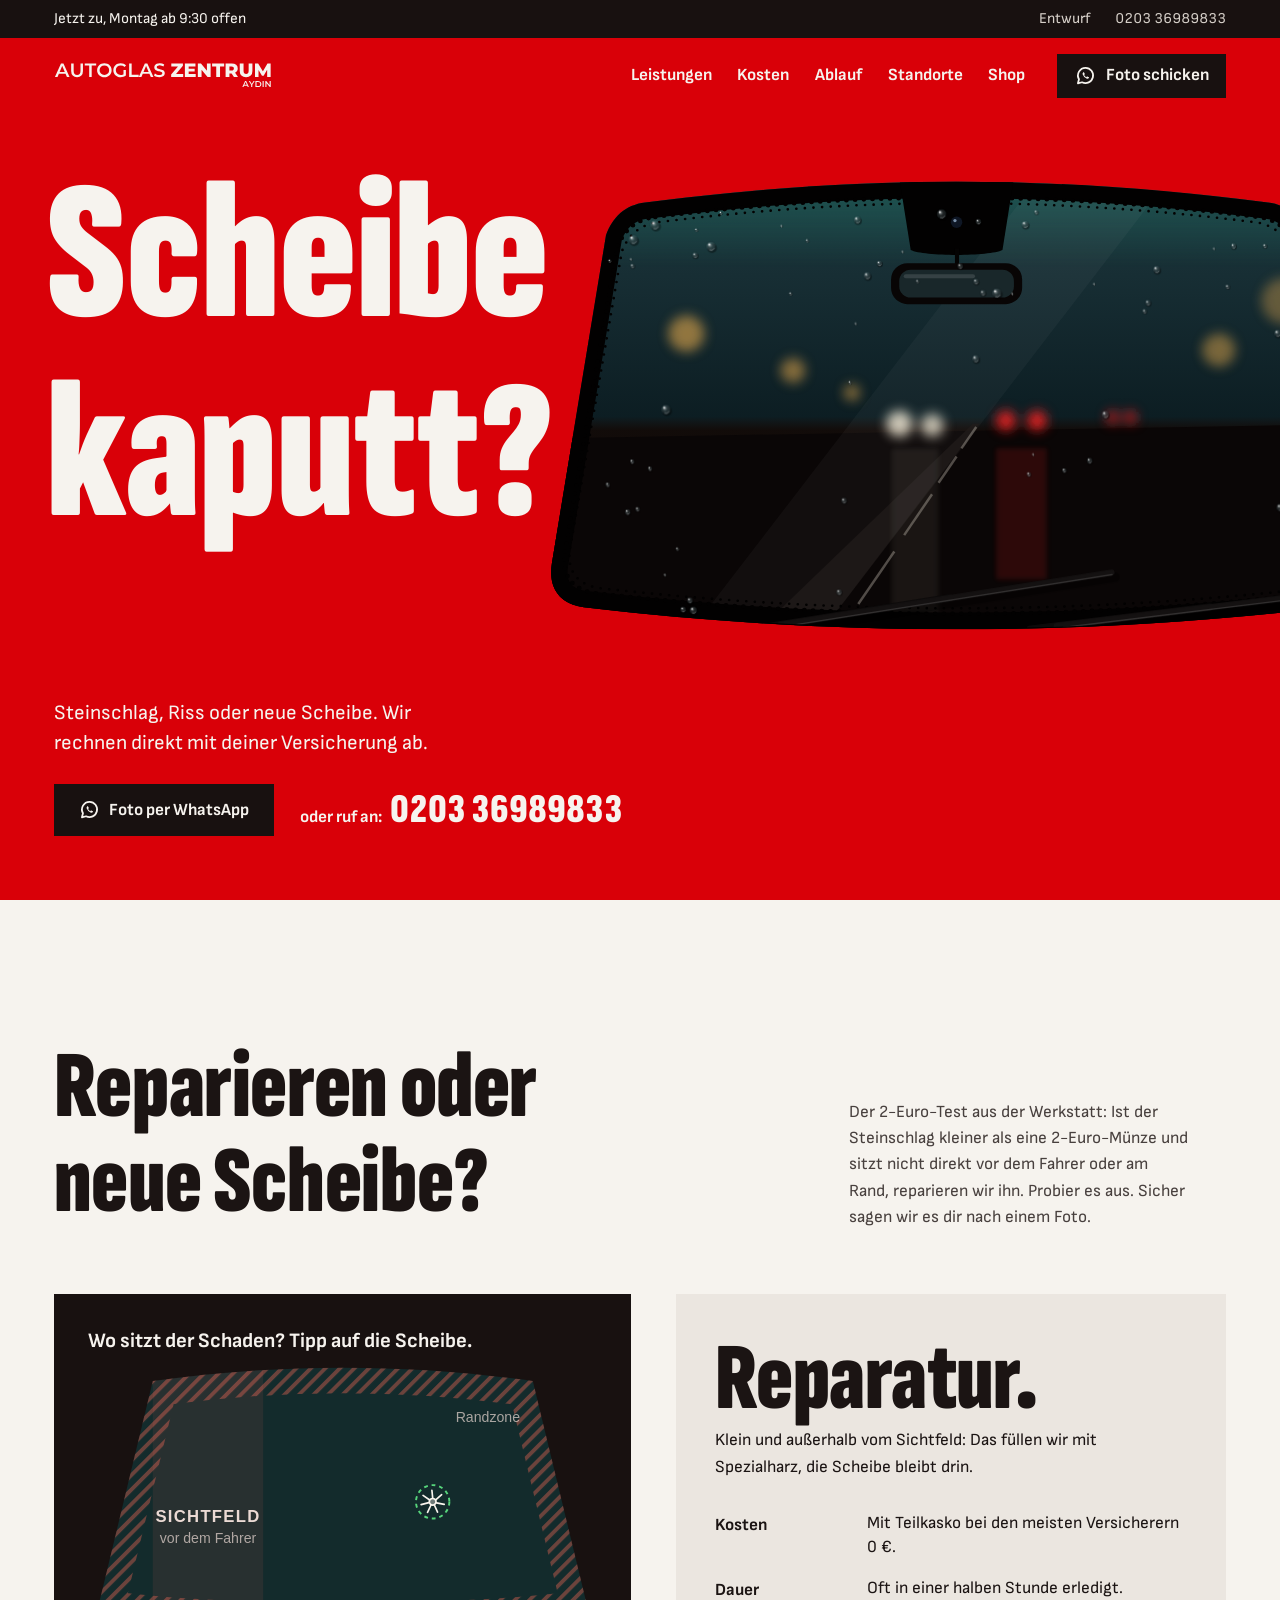
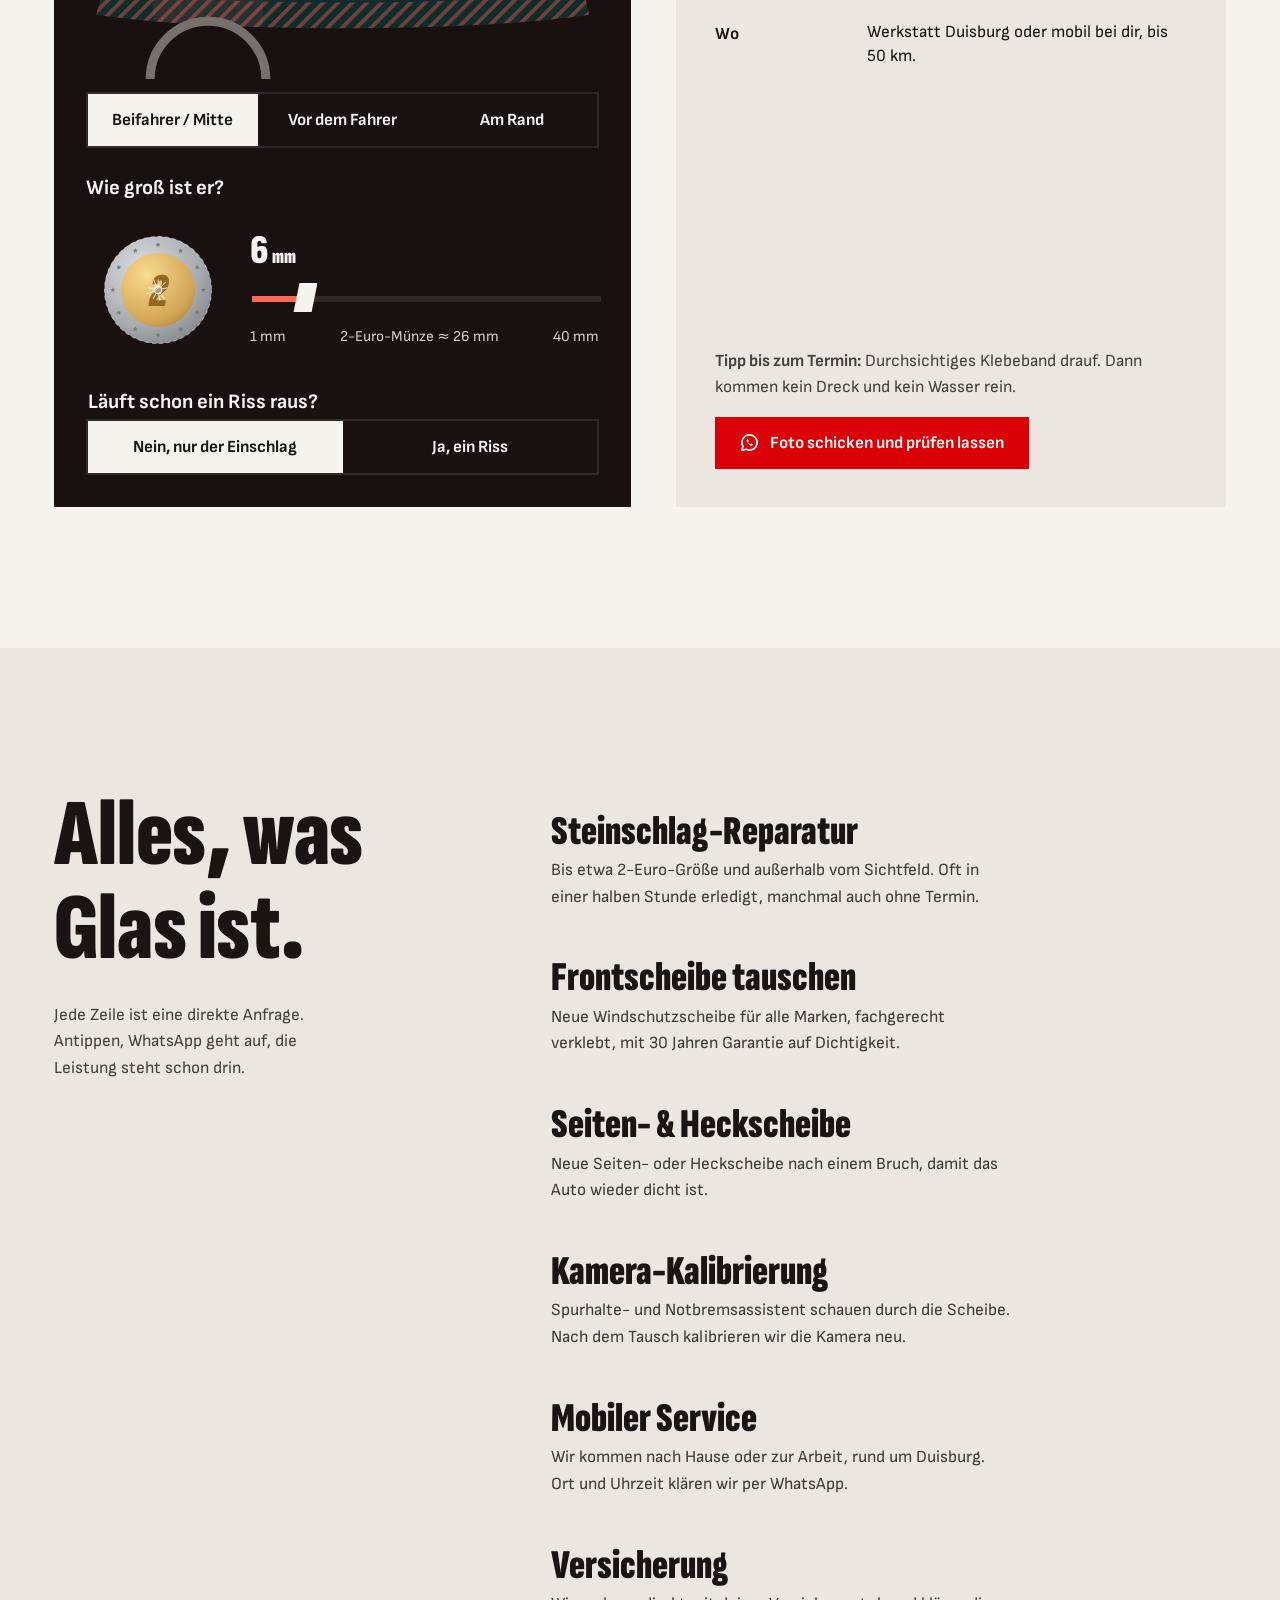
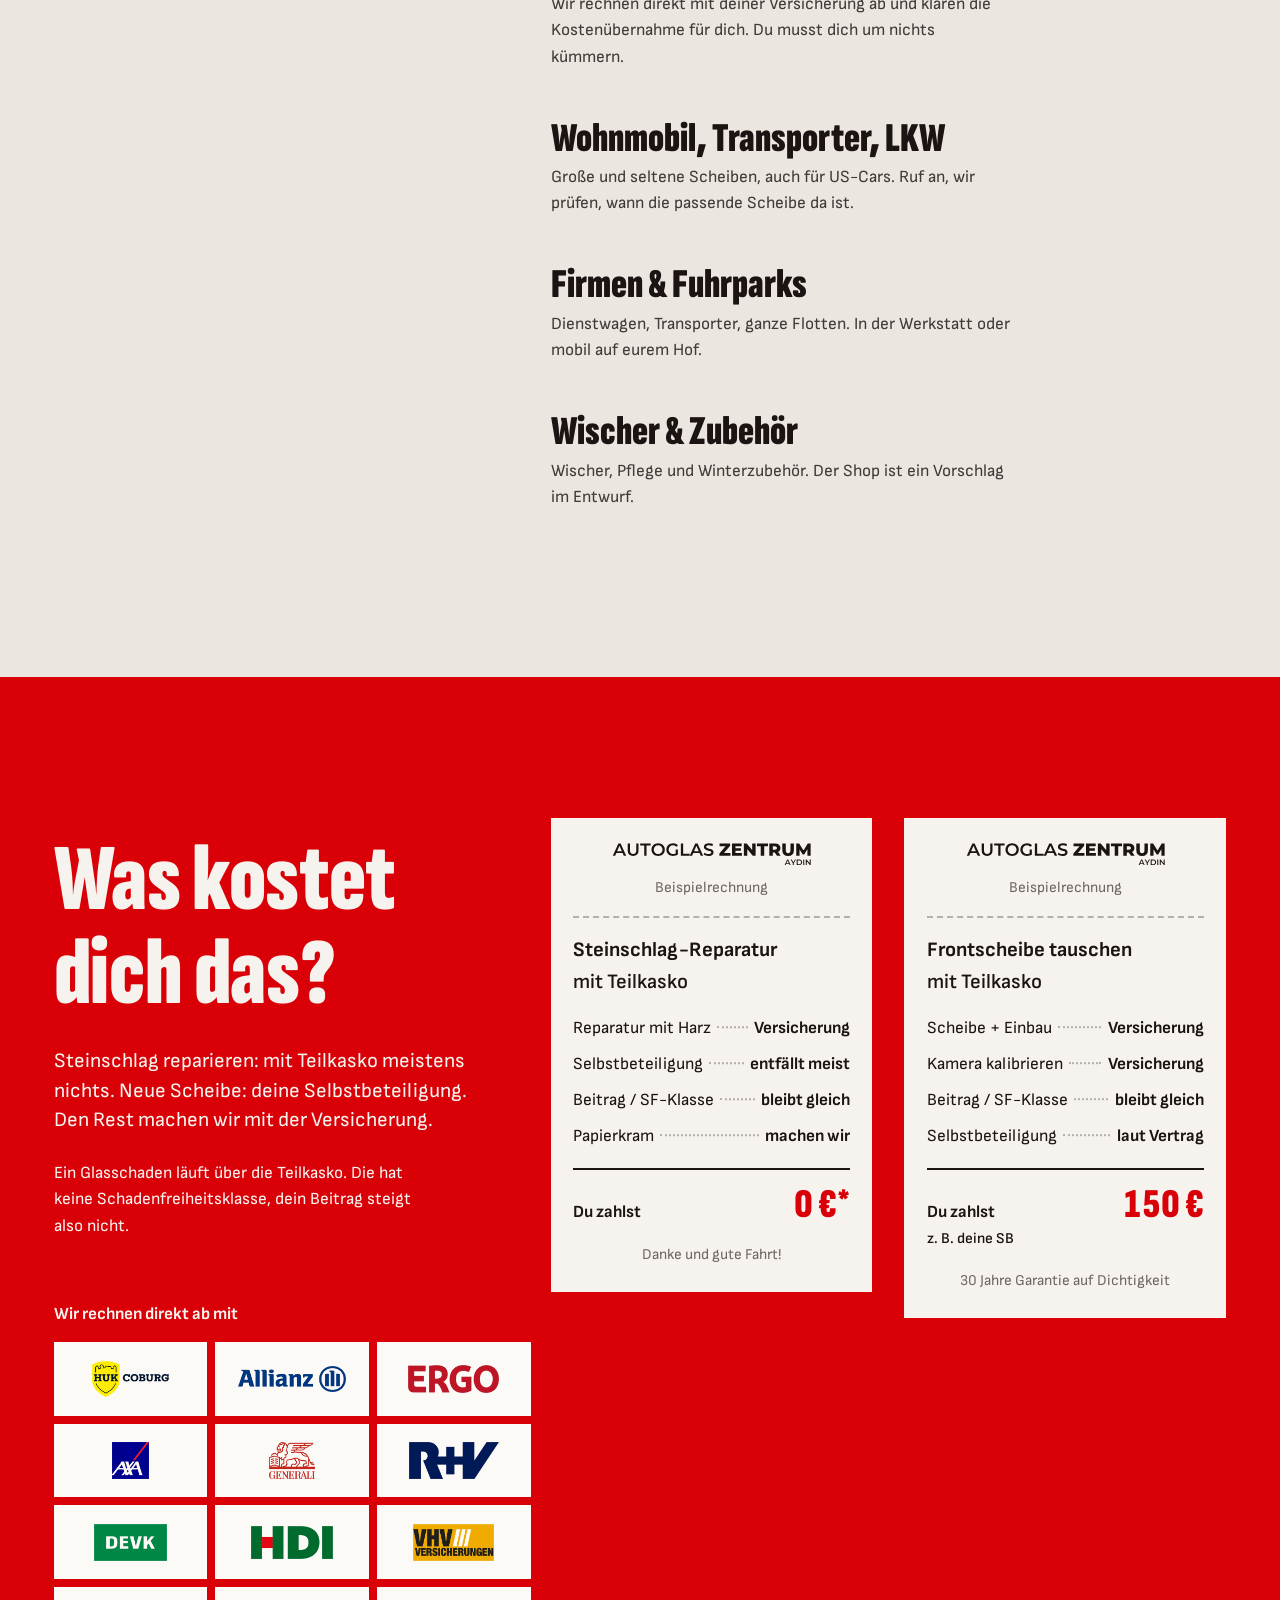
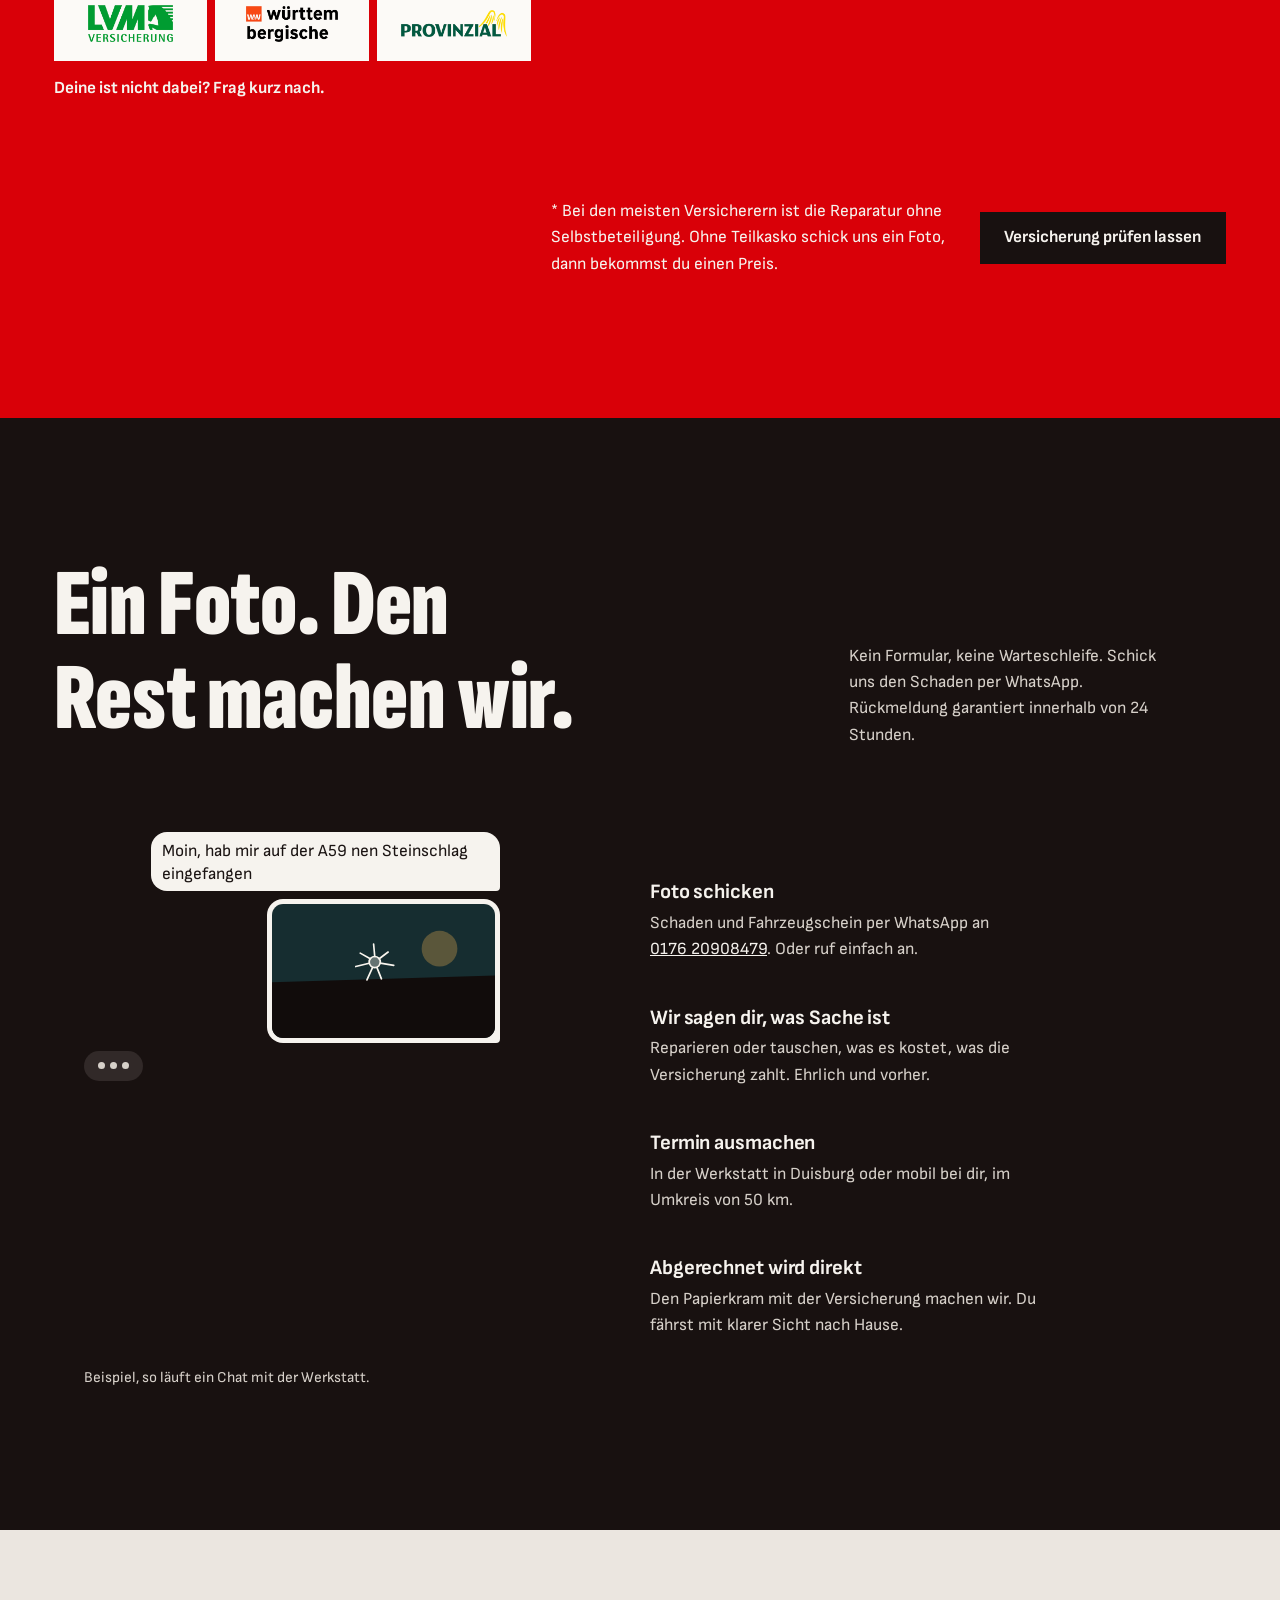
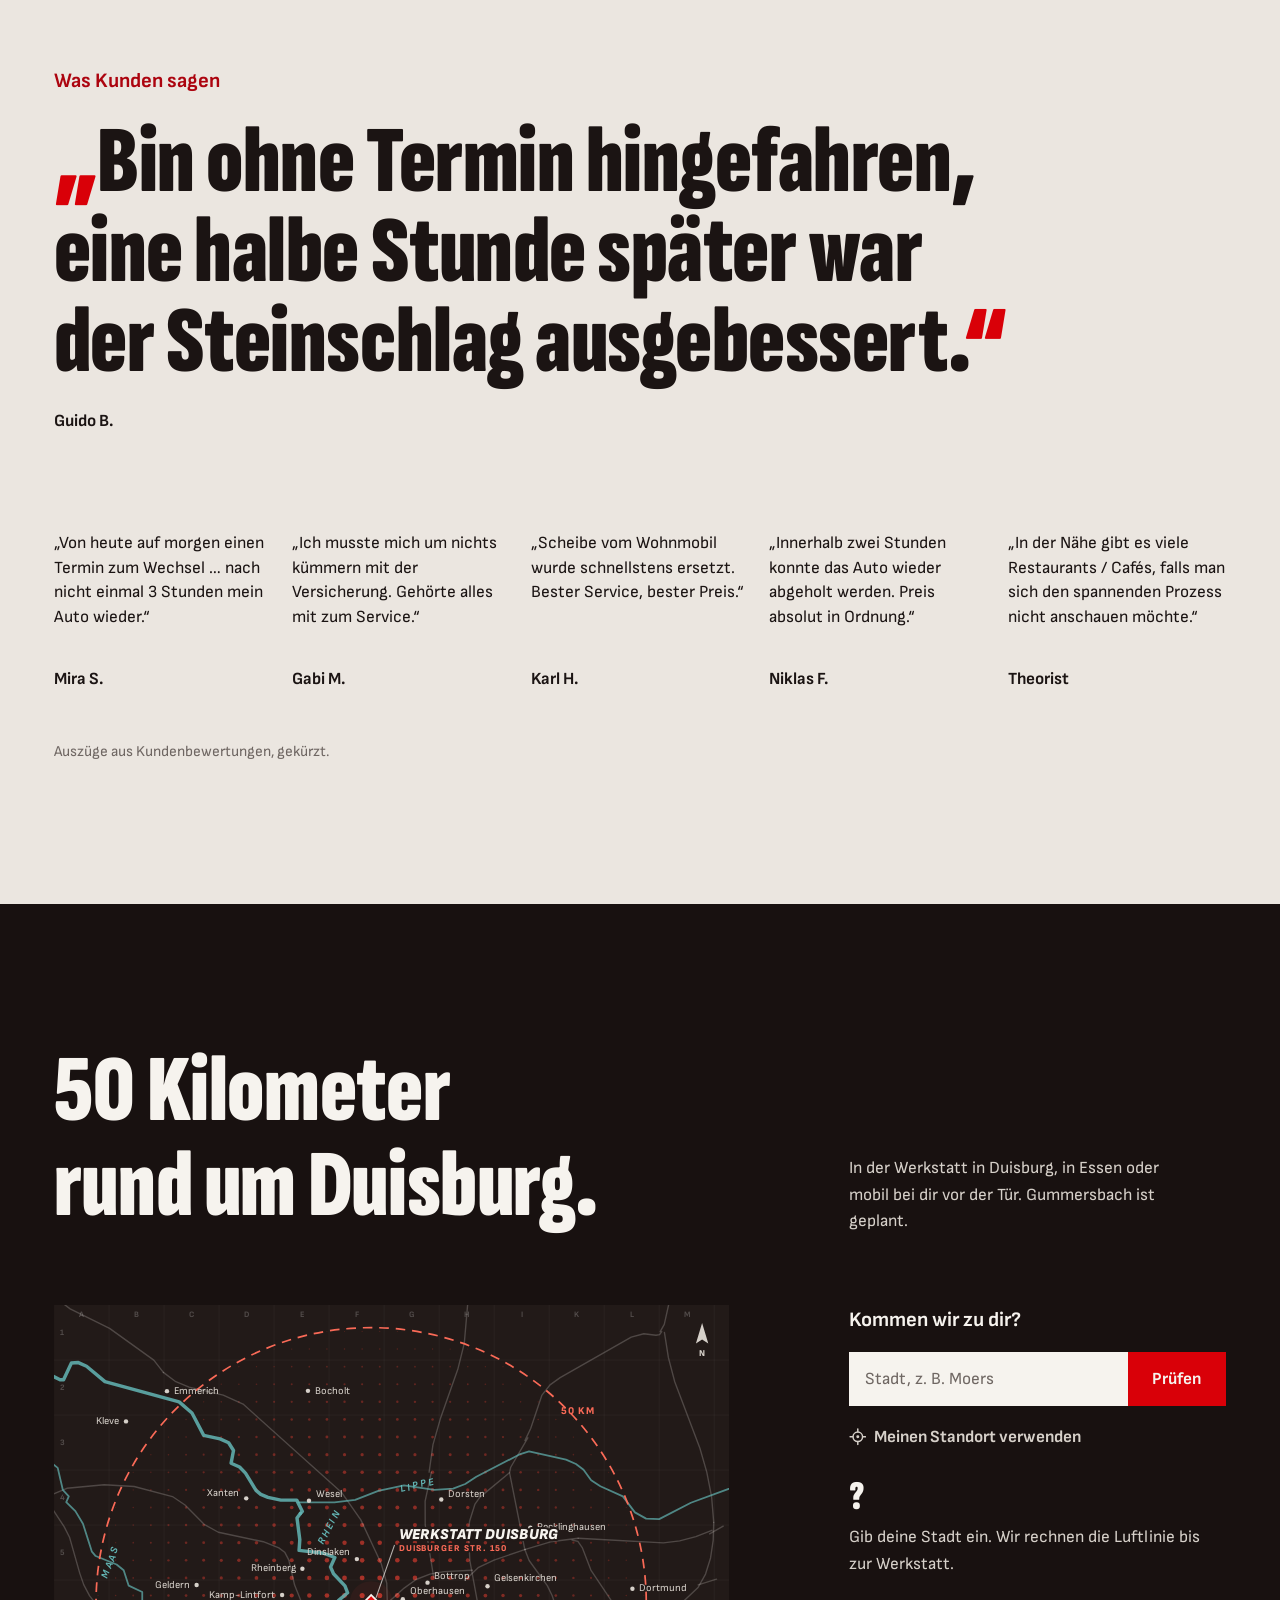
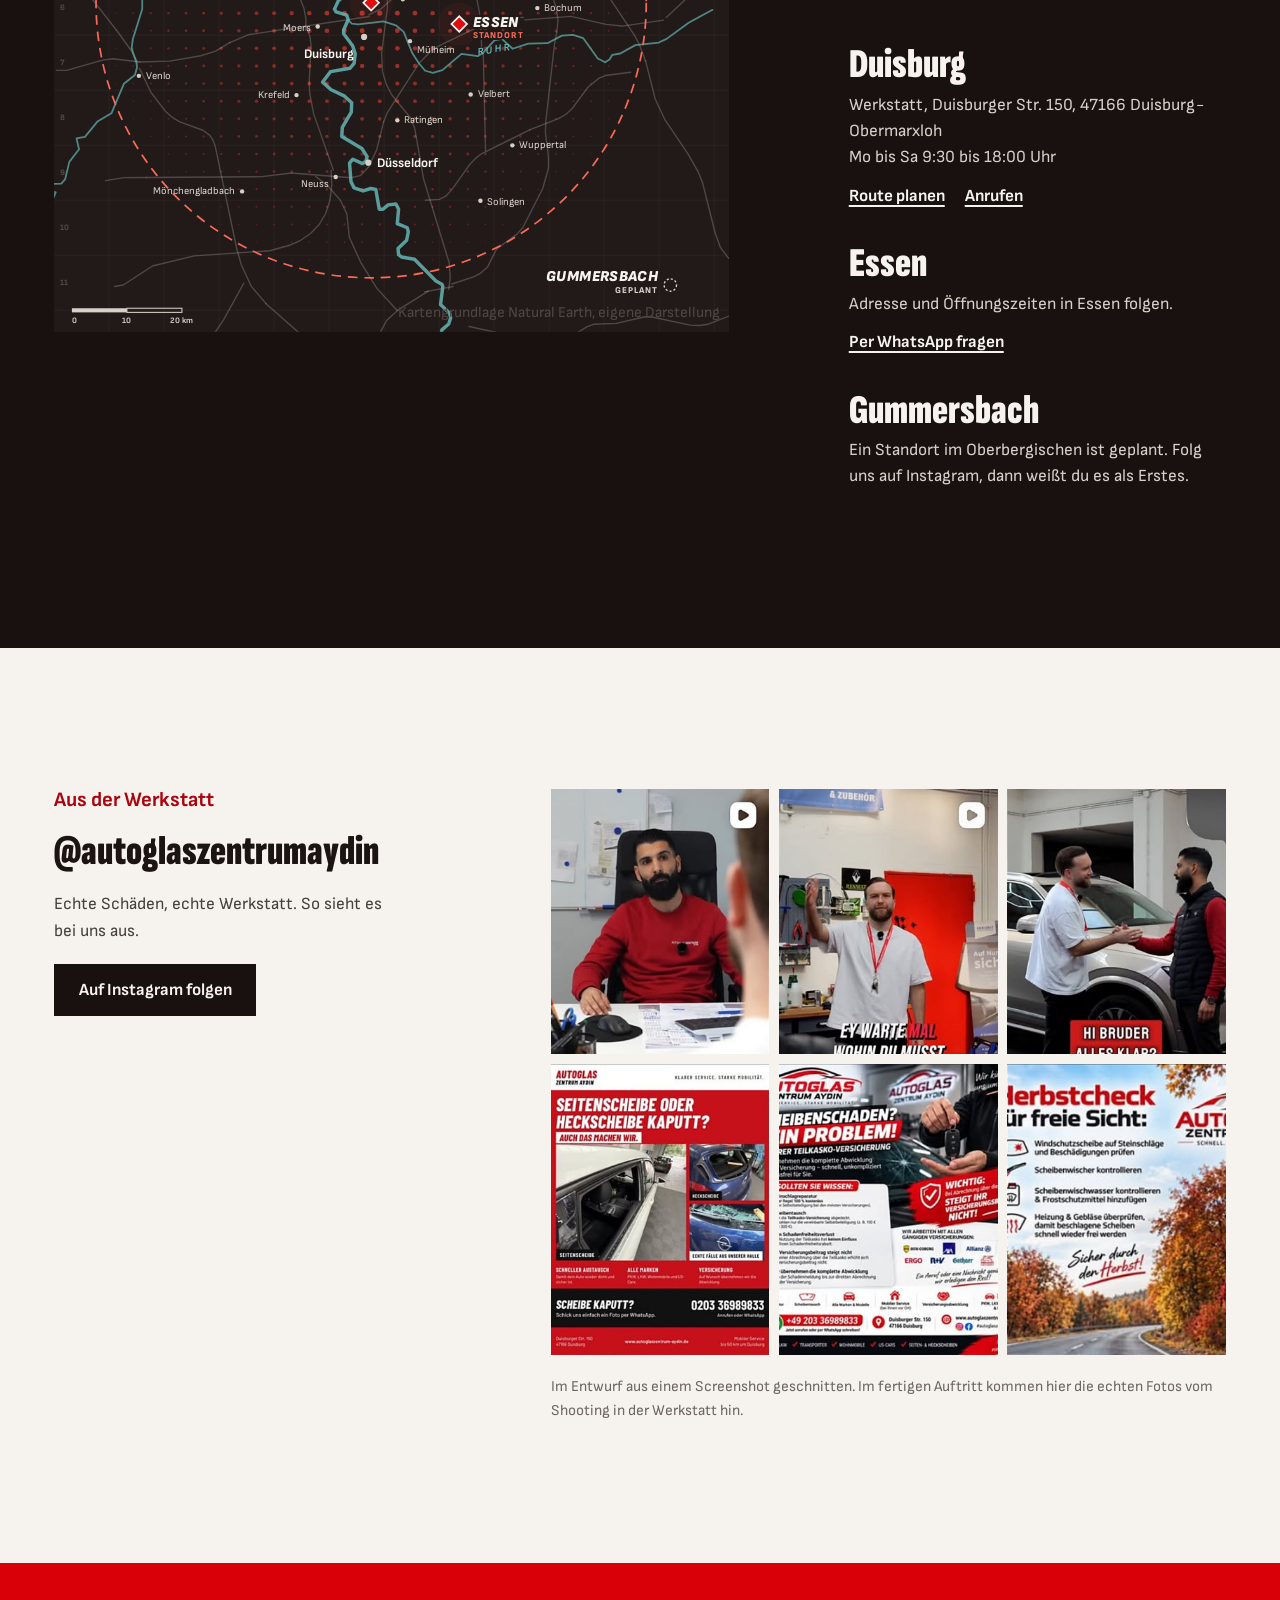
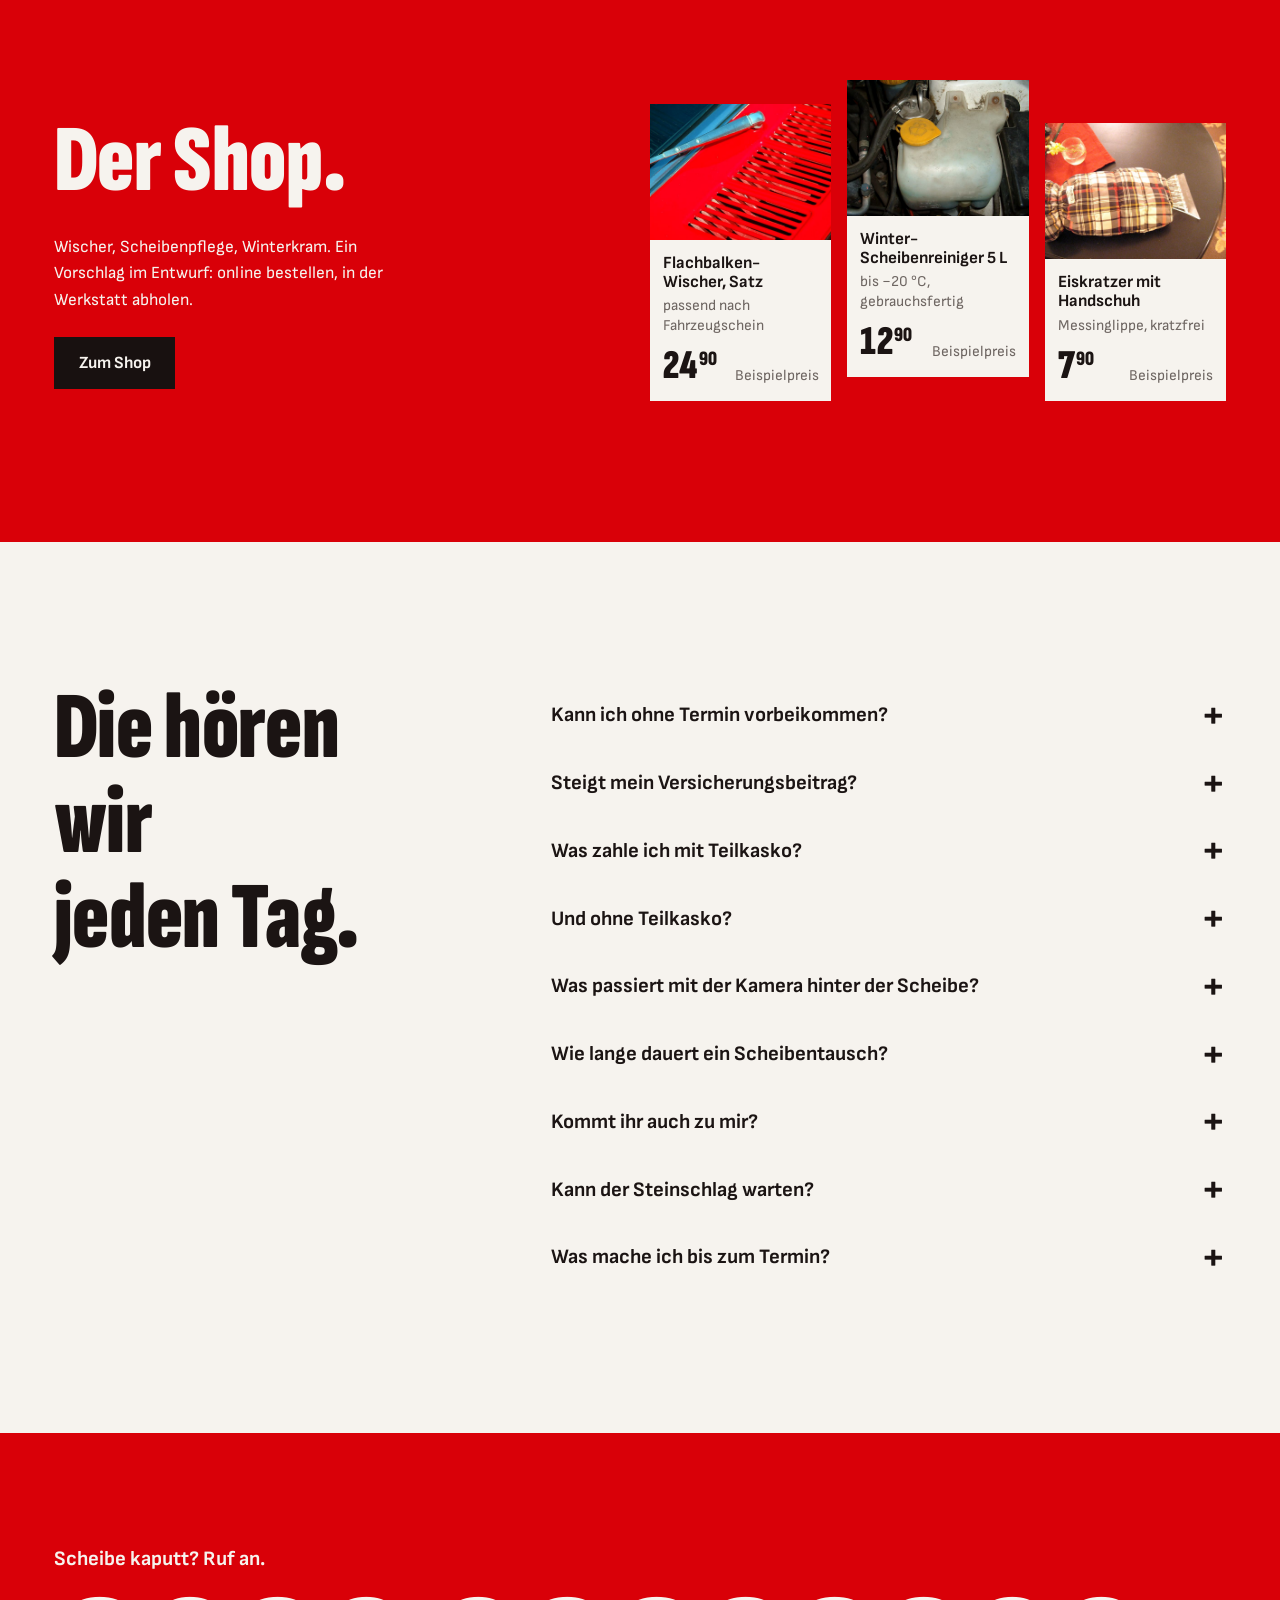
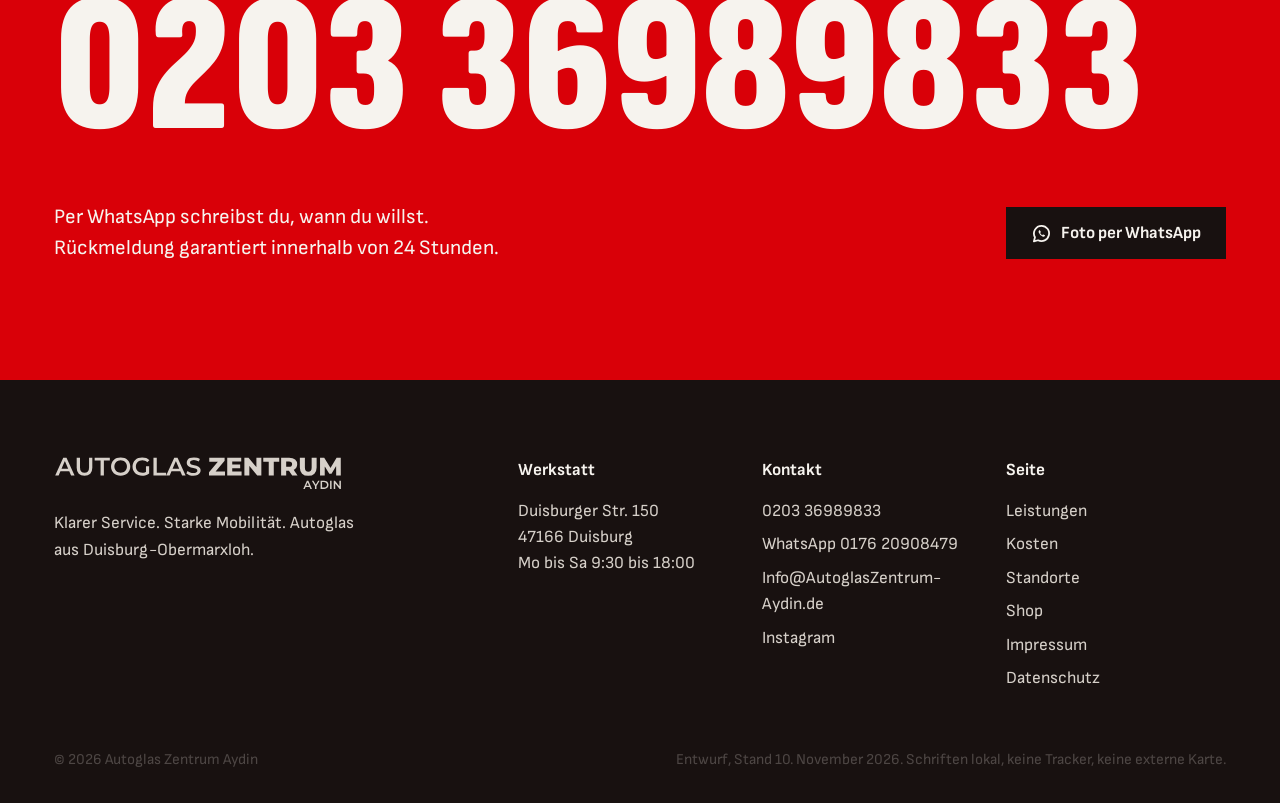
==== commit f3bc5d8c: "Hallmark: ruhigere Schrift, gerade Knöpfe - Überschriften gerade und in Satzschreibung statt kursiv " ====
--- a/index.html
+++ b/index.html
@@ -166,10 +166,10 @@
     </div>
 
     <div class="hero__unten">
-      <p class="lead">Steinschlag, Riss oder Scheibe raus: Wir reparieren und tauschen Autoglas für alle Marken. Mit deiner Versicherung rechnen wir direkt ab.</p>
+      <p class="lead">Steinschlag, Riss oder neue Scheibe. Wir rechnen direkt mit deiner Versicherung ab.</p>
       <div class="hero__aktion">
         <a class="btn btn--schwarz" href="https://wa.me/4917620908479?text=Hallo%2C%20ich%20habe%20einen%20Glasschaden%20und%20schicke%20euch%20ein%20Foto." data-wa><span><svg aria-hidden="true"><use href="#i-chat"/></svg>Foto per WhatsApp</span></a>
-        <a class="telefon-gross" href="tel:+4920336989833"><small>oder anrufen</small><b class="zahl">0203 36989833</b></a>
+        <a class="telefon-gross" href="tel:+4920336989833">oder ruf an: <b class="zahl">0203 36989833</b></a>
       </div>
     </div>
   </div>
@@ -260,7 +260,6 @@
             <div><dt>Wo</dt><dd>Werkstatt Duisburg oder mobil bei dir, bis 50 km.</dd></div>
           </dl>
         </div>
-        <p class="urteil__betrag" aria-hidden="true" data-urteil-betrag>0 €<small>mit Teilkasko, meistens</small></p>
         <div class="urteil__fuss">
           <p class="urteil__tipp"><b>Tipp bis zum Termin:</b> Durchsichtiges Klebeband drauf. Dann kommen kein Dreck und kein Wasser rein.</p>
           <a class="btn btn--rot" href="https://wa.me/4917620908479?text=Hallo%2C%20hier%20ein%20Foto%20von%20meinem%20Steinschlag.%20Reparatur%20oder%20Tausch%3F" data-wa data-urteil-link><span><svg aria-hidden="true"><use href="#i-chat"/></svg>Foto schicken und prüfen lassen</span></a>
@@ -528,7 +527,7 @@
     <h2 class="zwischentitel" id="schluss-titel">Scheibe kaputt? Ruf an.</h2>
     <a class="schluss__nummer zahl" href="tel:+4920336989833">0203 36989833</a>
     <div class="schluss__unten">
-      <p>Montag bis Samstag 9:30 bis 18:00. Per WhatsApp schreibst du, wann du willst. Rückmeldung garantiert innerhalb von 24 Stunden.</p>
+      <p>Per WhatsApp schreibst du, wann du willst. Rückmeldung garantiert innerhalb von 24 Stunden.</p>
       <a class="btn btn--schwarz" href="https://wa.me/4917620908479?text=Hallo%2C%20ich%20habe%20einen%20Glasschaden%20und%20schicke%20euch%20ein%20Foto." data-wa><span><svg aria-hidden="true"><use href="#i-chat"/></svg>Foto per WhatsApp</span></a>
     </div>
   </div>
@@ -544,11 +543,11 @@
         <p>Klarer Service. Starke Mobilität. Autoglas aus Duisburg-Obermarxloh.</p>
       </div>
       <div>
-        <h4>Werkstatt</h4>
+        <h3>Werkstatt</h3>
         <address>Duisburger Str. 150<br>47166 Duisburg<br>Mo bis Sa 9:30 bis 18:00</address>
       </div>
       <div>
-        <h4>Kontakt</h4>
+        <h3>Kontakt</h3>
         <ul role="list">
           <li><a href="tel:+4920336989833">0203 36989833</a></li>
           <li><a href="https://wa.me/4917620908479" data-wa>WhatsApp 0176 20908479</a></li>
@@ -557,7 +556,7 @@
         </ul>
       </div>
       <div>
-        <h4>Seite</h4>
+        <h3>Seite</h3>
         <ul role="list">
           <li><a href="#leistungen">Leistungen</a></li>
           <li><a href="#kosten">Kosten</a></li>
--- a/assets/css/site.css
+++ b/assets/css/site.css
@@ -58,7 +58,7 @@
 
   /* Schrift */
   --f-display: "Sofia Sans Extra Condensed", "Arial Narrow", sans-serif;
-  --f-cond: "Sofia Sans Condensed", "Arial Narrow", sans-serif;
+  --f-cond: "Sofia Sans", system-ui, sans-serif;
   --f-text: "Sofia Sans", system-ui, sans-serif;
 
   /* Schriftgrößen: sechs Stufen, Fließtext nie unter 17 px */
@@ -123,33 +123,31 @@
 /* ---------- Typo-Bausteine ---------- */
 .display {
   font-family: var(--f-display);
-  font-style: italic;
   font-weight: 900;
-  text-transform: uppercase;
-  line-height: .84;
+  line-height: 1;
+  text-wrap: balance;
   letter-spacing: -.005em;
 }
 .h2 {
   font-family: var(--f-display);
-  font-style: italic;
-  font-weight: 880;
-  text-transform: uppercase;
+  overflow-wrap: break-word; min-width: 0;
+  font-weight: 900;
   font-size: var(--t-gross);
-  line-height: .86;
+  line-height: 1;
   letter-spacing: -.004em;
   text-wrap: balance;
 }
 .h3 {
   font-family: var(--f-cond);
-  font-weight: 800;
+  font-weight: 700;
   font-size: var(--t-lead);
   line-height: 1.05;
   letter-spacing: -.005em;
 }
-.zwischentitel { font-family: var(--f-cond); font-weight: 800; font-size: var(--t-lead); line-height: 1.15; }
+.zwischentitel { font-family: var(--f-cond); font-weight: 700; font-size: var(--t-lead); line-height: 1.15; }
 .lead { font-size: var(--t-lead); line-height: 1.45; max-width: 36ch; }
 .kursiv { font-style: italic; }
-.zahl { font-variant-numeric: tabular-nums; font-feature-settings: "tnum" 1; }
+.zahl { font-variant-numeric: tabular-nums; font-feature-settings: "tnum" 1; white-space: nowrap; }
 .nowrap { white-space: nowrap; }
 
 /* ---------- Flächen ---------- */
@@ -166,21 +164,20 @@
 .btn {
   --b-bg: var(--asphalt); --b-fg: var(--kreide);
   display: inline-flex; align-items: center; justify-content: center;
-  min-height: 3.4rem;
+  min-height: 3.25rem;
   padding: 0 1.55rem;
   background: var(--b-bg); color: var(--b-fg);
   border: 0; border-radius: 0;
   text-decoration: none; cursor: pointer;
-  transform: skewX(-13deg);
   transition: transform .35s var(--ease-out), background-color .2s, color .2s;
-  font-family: var(--f-cond); font-weight: 820; font-style: italic;
-  font-size: var(--t-text); letter-spacing: .02em; text-transform: uppercase;
+  font-family: var(--f-cond); font-weight: 700;
+  font-size: var(--t-text);
   -webkit-tap-highlight-color: transparent;
 }
-.btn > span { display: inline-flex; align-items: center; gap: .6rem; transform: skewX(13deg); }
+.btn > span { display: inline-flex; align-items: center; gap: .6rem; }
 .btn svg { width: 1.25em; height: 1.25em; flex: none; }
-.btn:hover { transform: skewX(-13deg) translateX(3px); }
-.btn:active { transform: skewX(-13deg) translateY(1px) scale(.985); }
+.btn:active { transform: translateY(1px); }
+.btn:disabled, .btn[aria-disabled="true"], button:disabled { opacity: .45; cursor: not-allowed; transform: none; }
 .btn--rot { --b-bg: var(--rot); --b-fg: var(--kreide); }
 .btn--rot:hover { --b-bg: var(--rot-tief); }
 .btn--kreide { --b-bg: var(--kreide); --b-fg: var(--tinte); }
@@ -190,7 +187,7 @@
 .btn--klein { min-height: 2.75rem; padding: 0 1.1rem; font-size: var(--t-text); }
 
 .textlink {
-  font-family: var(--f-cond); font-weight: 750;
+  font-family: var(--f-cond); font-weight: 700;
   text-decoration: underline; text-decoration-thickness: 2px; text-underline-offset: 4px;
   transition: text-decoration-color .2s;
 }
@@ -201,8 +198,7 @@
    ========================================================================== */
 .statusbar {
   background: var(--asphalt); color: var(--kreide-3);
-  font-family: var(--f-cond); font-size: var(--t-klein); font-weight: 600;
-  letter-spacing: .02em;
+  font-family: var(--f-cond); font-size: var(--t-klein); font-weight: 400;
 }
 .statusbar .wrap {
   display: flex; align-items: center; justify-content: space-between; gap: 1rem;
@@ -232,8 +228,7 @@
 .nav { margin-left: auto; }
 .nav ul { display: flex; gap: clamp(1rem, 2vw, 2rem); list-style: none; margin: 0; padding: 0; }
 .nav a {
-  font-family: var(--f-cond); font-weight: 720; font-size: var(--t-text); text-decoration: none;
-  letter-spacing: .01em; padding: .4rem 0; position: relative;
+  font-family: var(--f-cond); font-weight: 700; font-size: var(--t-text); text-decoration: none; padding: .4rem 0; position: relative;
 }
 .nav a::after {
   content: ""; position: absolute; left: 0; right: 0; bottom: 0; height: 2px; background: currentColor;
@@ -250,11 +245,10 @@
   .menu-knopf {
     display: inline-flex; margin-left: auto; align-items: center; gap: .6rem;
     background: none; border: 0; padding: .6rem 0; cursor: pointer;
-    font-family: var(--f-cond); font-weight: 800; font-style: italic; text-transform: uppercase; font-size: var(--t-text);
-    letter-spacing: .04em;
+    font-family: var(--f-cond); font-weight: 700; font-size: var(--t-text);
   }
-  .menu-knopf i { display: grid; gap: 5px; width: 26px; }
-  .menu-knopf i::before, .menu-knopf i::after { content: ""; height: 3px; background: currentColor; transform: skewX(-13deg); }
+  .menu-knopf i { display: grid; gap: 4px; width: 26px; }
+  .menu-knopf i::before, .menu-knopf i::after { content: ""; height: 3px; background: currentColor; }
   .menu-knopf i::after { width: 70%; justify-self: end; }
 }
 
@@ -267,11 +261,11 @@
 }
 .menu.is-offen { transform: none; visibility: visible; }
 .menu__kopf { display: flex; justify-content: space-between; align-items: center; height: 3.25rem; }
-.menu__zu { background: none; border: 0; font-family: var(--f-cond); font-weight: 800; font-style: italic; text-transform: uppercase; font-size: var(--t-text); padding: .6rem 0; cursor: pointer; }
+.menu__zu { background: none; border: 0; font-family: var(--f-cond); font-weight: 700; font-size: var(--t-text); padding: .6rem 0; cursor: pointer; }
 .menu nav { margin-top: 2.5rem; }
 .menu nav ul { list-style: none; padding: 0; margin: 0; display: grid; gap: .1rem; }
 .menu nav a {
-  font-family: var(--f-display); font-style: italic; font-weight: 900; text-transform: uppercase;
+  font-family: var(--f-display); font-weight: 900;
   font-size: var(--t-gross); line-height: .95; text-decoration: none; display: block;
 }
 .menu__fuss { margin-top: auto; display: grid; gap: .75rem; }
@@ -301,7 +295,6 @@
   margin-left: -.04em;
 }
 .hero__titel span { display: block; }
-.hero__titel .z2 { padding-left: .58em; }
 .hero__titel em { font-style: italic; }
 .hero__unten {
   grid-column: 1 / span 6; grid-row: 2;
@@ -311,11 +304,8 @@
 }
 .hero__unten .lead { max-width: 33ch; color: var(--kreide); text-wrap: pretty; }
 .hero__aktion { display: flex; flex-wrap: wrap; align-items: center; gap: .9rem 1.6rem; }
-.telefon-gross {
-  display: inline-grid; text-decoration: none; line-height: 1;
-}
-.telefon-gross small { font-family: var(--f-cond); font-weight: 700; font-size: var(--t-klein); opacity: .85; margin-bottom: .3rem; }
-.telefon-gross b { font-family: var(--f-display); font-style: italic; font-weight: 880; font-size: var(--t-mittel); letter-spacing: .01em; }
+.telefon-gross { display: inline-flex; align-items: baseline; gap: .5rem; text-decoration: none; line-height: 1; font-weight: 700; }
+.telefon-gross b { font-family: var(--f-display); font-weight: 900; font-size: var(--t-mittel); }
 .telefon-gross:hover b { text-decoration: underline; text-decoration-thickness: 3px; text-underline-offset: 4px; }
 
 /* Die Scheibe */
@@ -338,7 +328,6 @@
   .hero { min-height: 0; }
   .hero .wrap { padding-top: 1.25rem; }
   .hero__titel { font-size: clamp(4.6rem, 27vw, 8rem); }
-  .hero__titel .z2 { padding-left: 0; }
   .scheibe { position: relative; grid-column: 1 / -1; grid-row: 2; width: 128%; right: auto; bottom: auto; top: auto; margin: -.6rem 0 0 -8%; opacity: 1; }
   .hero__unten { grid-column: 1 / -1; grid-row: 3; margin-top: 1rem; }
   .hero__aktion .btn { width: 100%; }
@@ -359,7 +348,7 @@
 .versicherer { margin-top: clamp(1.5rem, 3vw, 2.5rem); display: grid; gap: .9rem; }
 .versicherer__wand { list-style: none; margin: 0; padding: 0; display: grid; grid-template-columns: repeat(3, minmax(0, 1fr)); gap: .5rem; }
 .versicherer__wand .kachel { --k: .8; height: 4.6rem; padding: .6rem; min-width: 0; }
-.versicherer__satz { font-family: var(--f-cond); font-weight: 750; font-size: var(--t-text); }
+.versicherer__satz { font-family: var(--f-cond); font-weight: 700; font-size: var(--t-text); }
 .versicherer__fuss { font-family: var(--f-cond); font-weight: 700; font-size: var(--t-text); color: var(--kreide); }
 @media (max-width: 1080px) { .versicherer__wand { grid-template-columns: repeat(4, minmax(0, 1fr)); } }
 @media (max-width: 640px) { .versicherer__wand { grid-template-columns: repeat(3, minmax(0, 1fr)); } .versicherer__wand .kachel { --k: .62; height: 3.8rem; } }
@@ -382,7 +371,7 @@
 }
 .schritt { display: grid; gap: .8rem; }
 .schritt__kopf { display: flex; align-items: baseline; gap: .8rem; }
-.schritt__titel { font-family: var(--f-cond); font-weight: 780; font-size: var(--t-lead); }
+.schritt__titel { font-family: var(--f-cond); font-weight: 700; font-size: var(--t-lead); }
 .mini-scheibe { position: relative; cursor: crosshair; touch-action: manipulation; }
 .mini-scheibe svg { width: 100%; height: auto; }
 .mini-scheibe .zone { transition: fill-opacity .25s, opacity .25s; }
@@ -396,7 +385,7 @@
 .muenze-vergleich { width: 9rem; height: 9rem; position: relative; }
 .muenze-vergleich svg { width: 100%; height: 100%; overflow: hidden; }
 .regler { display: grid; gap: .4rem; }
-.regler output { font-family: var(--f-display); font-style: italic; font-weight: 880; font-size: var(--t-mittel); line-height: 1; }
+.regler output { font-family: var(--f-display); font-weight: 900; font-size: var(--t-mittel); line-height: 1; }
 .regler output small { font-size: .5em; margin-left: .15em; }
 input[type="range"] {
   -webkit-appearance: none; appearance: none; width: 100%; height: 2.25rem; background: transparent; cursor: pointer;
@@ -409,13 +398,13 @@
   clip-path: polygon(25% 0, 100% 0, 75% 100%, 0 100%);
 }
 input[type="range"]::-moz-range-thumb { width: 1.5rem; height: 1.85rem; background: var(--kreide); border: 0; border-radius: 0; clip-path: polygon(25% 0, 100% 0, 75% 100%, 0 100%); }
-.regler__skala { display: flex; justify-content: space-between; font-size: var(--t-klein); color: var(--kreide-3); font-family: var(--f-cond); font-weight: 600; }
+.regler__skala { display: flex; justify-content: space-between; font-size: var(--t-klein); color: var(--kreide-3); font-family: var(--f-cond); font-weight: 400; }
 
 .wahl { display: grid; grid-template-columns: minmax(0, 1fr) minmax(0, 1fr); border: 2px solid var(--asphalt-3); }
 .wahl input { position: absolute; opacity: 0; pointer-events: none; }
 .wahl label {
   text-align: center; padding: .8rem .5rem; cursor: pointer;
-  font-family: var(--f-cond); font-weight: 750; font-size: var(--t-text); transition: background-color .2s, color .2s;
+  font-family: var(--f-cond); font-weight: 700; font-size: var(--t-text); transition: background-color .2s, color .2s;
 }
 .wahl input:checked + label { background: var(--kreide); color: var(--tinte); }
 .wahl input:focus-visible + label { outline: 3px solid var(--fokus); outline-offset: -3px; }
@@ -426,21 +415,12 @@
   position: relative; overflow: hidden;
 }
 .urteil[data-art="tausch"] { background: var(--rot); color: var(--kreide); }
-.urteil__wort { font-size: var(--t-gross); line-height: .85; }
+.urteil__wort { font-size: var(--t-gross); line-height: 1; font-style: normal; text-transform: none; }
 .urteil__wort span { display: block; }
 .urteil dl { display: grid; gap: .1rem; margin-top: 1.5rem; }
 .urteil dl div { display: grid; grid-template-columns: 8.5rem minmax(0, 1fr); gap: 1rem; padding: .5rem 0; }
-.urteil dt { font-family: var(--f-cond); font-weight: 780; font-size: var(--t-text); }
+.urteil dt { font-family: var(--f-cond); font-weight: 700; font-size: var(--t-text); }
 .urteil dd { font-size: var(--t-text); line-height: 1.4; }
-.urteil__betrag {
-  font-family: var(--f-display); font-style: italic; font-weight: 900; line-height: .8;
-  font-size: var(--t-gross); letter-spacing: -.01em;
-  color: transparent; -webkit-text-stroke: 2px var(--linie);
-  display: flex; align-items: baseline; gap: .12em;
-}
-.urteil__betrag small { font-size: var(--t-klein); -webkit-text-stroke: 0; color: var(--grau); font-family: var(--f-cond); font-style: normal; font-weight: 750; line-height: 1.2; max-width: 9em; }
-.urteil[data-art="tausch"] .urteil__betrag { -webkit-text-stroke-color: var(--weiss-40); }
-.urteil[data-art="tausch"] .urteil__betrag small { color: var(--kreide); }
 .urteil__grund { font-size: var(--t-text); max-width: 40ch; min-height: 3em; }
 .urteil__fuss { display: grid; gap: 1rem; }
 .urteil__tipp { font-size: var(--t-text); color: var(--tinte-2); max-width: 46ch; }
@@ -469,18 +449,18 @@
 .liste { grid-column: 6 / -1; list-style: none; margin: 0; padding: 0; }
 .liste a {
   display: grid; grid-template-columns: minmax(0, 1fr) auto; gap: .35rem 1.25rem; align-items: baseline;
-  padding: 1.5rem .25rem 1.6rem; text-decoration: none; position: relative; isolation: isolate;
-  transition: color .25s, padding .45s var(--ease-out);
+  padding: 1.5rem 1rem 1.6rem; margin-inline: -1rem; text-decoration: none; position: relative; isolation: isolate;
+  transition: color .25s;
 }
 .liste a::before {
   content: ""; position: absolute; inset: 0; background: var(--rot); z-index: -1;
   transform: scaleY(0); transform-origin: bottom; transition: transform .45s var(--ease-out);
 }
-.liste a:hover, .liste a:focus-visible { color: var(--kreide); padding-left: 1rem; padding-right: 1rem; }
+.liste a:hover, .liste a:focus-visible { color: var(--kreide); }
 .liste a:hover::before, .liste a:focus-visible::before { transform: scaleY(1); }
-.liste__titel { font-family: var(--f-display); font-style: italic; font-weight: 880; text-transform: uppercase; font-size: var(--t-mittel); line-height: .95; }
+.liste__titel { font-family: var(--f-display); font-weight: 900; font-size: var(--t-mittel); line-height: .95; }
 .liste__text { grid-column: 1; color: inherit; opacity: .82; max-width: 46ch; font-size: var(--t-text); }
-.liste__pfeil { grid-column: 2; grid-row: 1 / span 2; justify-self: end; align-self: center; font-family: var(--f-cond); font-weight: 750; font-size: var(--t-text); transition: opacity .3s, transform .45s var(--ease-out); }
+.liste__pfeil { grid-column: 2; grid-row: 1 / span 2; justify-self: end; align-self: center; font-family: var(--f-cond); font-weight: 700; font-size: var(--t-text); transition: opacity .3s, transform .45s var(--ease-out); }
 .js .liste__pfeil { opacity: 0; transform: translateX(-.5rem); }
 .liste a:hover .liste__pfeil, .liste a:focus-visible .liste__pfeil { opacity: 1; transform: none; }
 @media (max-width: 960px) {
@@ -508,14 +488,14 @@
 .bon__kopf { text-align: center; display: grid; gap: .15rem; padding-bottom: 1rem; border-bottom: 2px dashed var(--linie); }
 .bon__kopf svg { width: 72%; margin: 0 auto .5rem; color: var(--tinte); }
 .bon__kopf small { color: var(--grau); }
-.bon__titel { font-weight: 820; font-size: var(--t-lead); text-transform: uppercase; letter-spacing: .02em; margin: 1.1rem 0 .7rem; }
+.bon__titel { font-weight: 700; font-size: var(--t-lead); margin: 1.1rem 0 .7rem; }
 .bon__zeile { display: flex; align-items: baseline; gap: .4rem; padding: .3rem 0; font-variant-numeric: tabular-nums; }
 .bon__zeile span:first-child { flex: none; max-width: 60%; }
 .bon__zeile i { flex: 1; border-bottom: 2px dotted var(--linie); transform: translateY(-.3rem); }
-.bon__zeile b { font-weight: 750; text-align: right; }
+.bon__zeile b { font-weight: 700; text-align: right; }
 .bon__summe { margin-top: .9rem; padding-top: .9rem; border-top: 2px solid var(--tinte); display: flex; justify-content: space-between; align-items: baseline; gap: 1rem; }
-.bon__summe span { font-weight: 820; text-transform: uppercase; letter-spacing: .04em; }
-.bon__summe b { font-family: var(--f-display); font-style: italic; font-weight: 900; font-size: var(--t-mittel); line-height: 1; color: var(--rot); }
+.bon__summe span { font-weight: 700; }
+.bon__summe b { font-family: var(--f-display); font-weight: 900; font-size: var(--t-mittel); line-height: 1; color: var(--rot); }
 .bon__fuss { margin-top: 1.1rem; font-size: var(--t-klein); color: var(--grau); text-align: center; }
 .kosten__fuss { grid-column: 6 / -1; margin-top: clamp(3.5rem, 6vw, 5rem); display: grid; grid-template-columns: minmax(0, 1fr) auto; gap: 1.5rem; align-items: center; }
 .kosten__fuss p { max-width: 52ch; font-size: var(--t-text); color: var(--kreide); }
@@ -576,7 +556,7 @@
 .stimmen__gross { grid-column: 1 / span 10; }
 .stimmen__gross .zwischentitel { color: var(--rot-tief); margin-bottom: 1.5rem; }
 .stimmen__gross blockquote p {
-  font-family: var(--f-display); font-style: italic; font-weight: 860; text-transform: none;
+  font-family: var(--f-display); font-weight: 900; text-transform: none;
   font-size: var(--t-gross); line-height: .95; letter-spacing: -.005em; text-wrap: balance;
 }
 .stimmen__gross blockquote p::before { content: "„"; color: var(--rot); }
@@ -609,8 +589,8 @@
 .karte__quelle { position: absolute; right: .6rem; bottom: .5rem; font-size: var(--t-klein); color: var(--asphalt-4); font-family: var(--f-cond); }
 .karte text { font-family: var(--f-cond); }
 .karte .stadt circle { fill: var(--kreide-3); }
-.karte .stadt text { fill: var(--kreide-3); font-size: 15px; font-weight: 600; }
-.karte .stadt.gross text { fill: var(--kreide); font-size: 19px; font-weight: 780; letter-spacing: .02em; }
+.karte .stadt text { fill: var(--kreide-3); font-size: 15px; font-weight: 400; }
+.karte .stadt.gross text { fill: var(--kreide); font-size: 19px; font-weight: 700; }
 .karte .stadt.ziel circle { fill: var(--gruen); }
 .karte .stadt.ziel text { fill: var(--gruen); }
 .karte .linie-ziel { stroke: var(--gruen); stroke-width: 2.5; stroke-dasharray: 2 8; stroke-linecap: round; fill: none; }
@@ -620,7 +600,7 @@
 
 .gebiet__seite { grid-column: 9 / -1; display: grid; gap: 2.5rem; align-content: start; }
 .pruefer { display: grid; gap: .9rem; }
-.pruefer label { font-family: var(--f-cond); font-weight: 780; font-size: var(--t-lead); }
+.pruefer label { font-family: var(--f-cond); font-weight: 700; font-size: var(--t-lead); }
 .pruefer__zeile { display: grid; grid-template-columns: minmax(0, 1fr) auto; }
 .pruefer input {
   background: var(--kreide); color: var(--tinte); border: 0; border-radius: 0; padding: 0 1rem; height: 3.4rem; font-size: var(--t-text); min-width: 0;
@@ -632,14 +612,14 @@
 .pruefer__standort:hover { color: var(--kreide); }
 .pruefer__standort svg { width: 1.1rem; height: 1.1rem; }
 .pruefer__ergebnis { min-height: 7.5rem; padding-top: .6rem; }
-.pruefer__ergebnis b { font-family: var(--f-display); font-style: italic; font-weight: 900; font-size: var(--t-mittel); line-height: 1; display: block; color: var(--kreide); }
+.pruefer__ergebnis b { font-family: var(--f-display); font-weight: 900; font-size: var(--t-mittel); line-height: 1; display: block; color: var(--kreide); }
 .pruefer__ergebnis p { color: var(--kreide-3); margin-top: .4rem; max-width: 36ch; }
 .pruefer__ergebnis[data-in="true"] b { color: var(--gruen); }
 .pruefer__ergebnis[data-in="false"] b { color: var(--rot-hell); }
 
 .orte { list-style: none; margin: 0; padding: 0; display: grid; }
 .ort { padding: 1.1rem 0; display: grid; gap: .35rem; }
-.ort h3 { font-family: var(--f-display); font-style: italic; font-weight: 900; text-transform: uppercase; font-size: var(--t-mittel); line-height: 1; }
+.ort h3 { font-family: var(--f-display); font-weight: 900; font-size: var(--t-mittel); line-height: 1; }
 .ort p { color: var(--kreide-3); }
 .ort__links { display: flex; gap: 1.25rem; margin-top: .4rem; }
 .ort__links a { color: var(--kreide); }
@@ -654,14 +634,13 @@
    ========================================================================== */
 .insta .wrap { display: grid; grid-template-columns: repeat(12, minmax(0, 1fr)); gap: 1.25rem; align-items: end; }
 .insta__kopf { grid-column: 1 / span 5; display: grid; gap: 1.25rem; align-self: start; }
-.insta__kopf a.handle { font-family: var(--f-display); font-style: italic; font-weight: 900; font-size: var(--t-mittel); line-height: .95; text-decoration: none; word-break: break-all; }
+.insta__kopf a.handle { font-family: var(--f-display); font-weight: 900; font-size: var(--t-mittel); line-height: .95; text-decoration: none; word-break: break-all; }
 .insta__kopf a.handle:hover { color: var(--rot); }
 .insta__kopf p { color: var(--tinte-2); max-width: 34ch; }
 .insta__kopf .zwischentitel { color: var(--rot-tief); }
 .insta__raster { grid-column: 6 / -1; display: grid; grid-template-columns: repeat(6, minmax(0, 1fr)); gap: .6rem; }
 .insta__raster a { display: block; position: relative; overflow: hidden; background: var(--asphalt); }
 .insta__raster img { width: 100%; height: 100%; object-fit: cover; transition: transform .8s var(--ease-out), filter .4s; }
-.insta__raster a:hover img { transform: scale(1.04); }
 .insta__raster .reel { grid-column: span 2; aspect-ratio: 312 / 378; }
 .insta__raster .post { grid-column: span 2; aspect-ratio: 3 / 4; }
 .insta__hinweis { grid-column: 6 / -1; font-size: var(--t-klein); color: var(--grau); }
@@ -688,14 +667,13 @@
 .etikett__bild svg { width: 78%; height: 78%; color: var(--tinte); overflow: visible; }
 .etikett__bild--foto { padding: 0; overflow: hidden; }
 .etikett__bild--foto img { width: 100%; height: 100%; object-fit: cover; transition: scale 1.2s var(--ease-out); }
-.etikett:hover .etikett__bild--foto img { scale: 1.05; }
 .etikett__info { padding: .9rem .8rem 1rem; display: grid; gap: .3rem; }
-.etikett__name { font-family: var(--f-cond); font-weight: 800; font-size: var(--t-text); line-height: 1.1; }
+.etikett__name { font-family: var(--f-cond); font-weight: 700; font-size: var(--t-text); line-height: 1.1; }
 .etikett__spec { font-size: var(--t-klein); color: var(--grau); line-height: 1.3; }
 .etikett__preis { display: flex; align-items: end; justify-content: space-between; gap: .5rem; margin-top: .5rem; }
-.preis { font-family: var(--f-display); font-style: italic; font-weight: 900; font-size: var(--t-mittel); line-height: .9; font-variant-numeric: tabular-nums; }
+.preis { font-family: var(--f-display); font-weight: 900; font-size: var(--t-mittel); line-height: .9; font-variant-numeric: tabular-nums; }
 .preis sup { font-size: .5em; vertical-align: .62em; margin-left: .05em; }
-.etikett__grund { font-size: var(--t-klein); color: var(--grau); font-family: var(--f-cond); font-weight: 600; text-align: right; line-height: 1.2; }
+.etikett__grund { font-size: var(--t-klein); color: var(--grau); font-family: var(--f-cond); font-weight: 400; text-align: right; line-height: 1.2; }
 .etikett:nth-child(2) { transform: translateY(-1.5rem); }
 @media (max-width: 1080px) {
   .teaser__text, .teaser__regal { grid-column: 1 / -1; }
@@ -715,11 +693,11 @@
 .faq__liste { grid-column: 6 / -1; }
 .faq summary {
   list-style: none; cursor: pointer; display: flex; justify-content: space-between; align-items: center; gap: 1.5rem;
-  padding: 1.35rem 0; font-family: var(--f-cond); font-weight: 780; font-size: var(--t-lead); line-height: 1.15;
+  padding: 1.35rem 0; font-family: var(--f-cond); font-weight: 700; font-size: var(--t-lead); line-height: 1.15;
 }
 .faq summary::-webkit-details-marker { display: none; }
 .faq summary::after {
-  content: "+"; flex: none; font-family: var(--f-cond); font-weight: 800; font-size: var(--t-mittel); line-height: .6;
+  content: "+"; flex: none; font-family: var(--f-cond); font-weight: 700; font-size: var(--t-mittel); line-height: .6;
   transition: transform .4s var(--ease-out);
 }
 .faq details[open] summary::after { transform: rotate(135deg); color: var(--rot); }
@@ -734,7 +712,7 @@
 .schluss .zwischentitel { margin-bottom: 1rem; }
 .schluss__nummer {
   display: block; text-decoration: none;
-  font-family: var(--f-display); font-style: italic; font-weight: 900; line-height: .82;
+  font-family: var(--f-display); font-weight: 900; line-height: .82;
   font-size: var(--t-riesig); letter-spacing: -.01em; white-space: nowrap;
   transition: color .3s;
 }
@@ -746,12 +724,13 @@
 .fuss__raster { display: grid; grid-template-columns: minmax(0, 2fr) repeat(3, minmax(0, 1fr)); gap: 2.5rem 1.5rem; }
 .fuss .logo { width: min(18rem, 100%); }
 .fuss__marke p { margin-top: 1.25rem; color: var(--kreide-3); max-width: 30ch; }
-.fuss h4 { font-family: var(--f-cond); font-weight: 780; font-size: var(--t-text); color: var(--kreide); margin-bottom: .9rem; }
+.fuss h3 { font-family: var(--f-cond); font-weight: 700; font-size: var(--t-text); color: var(--kreide); margin-bottom: .9rem; }
 .fuss ul { list-style: none; margin: 0; padding: 0; display: grid; gap: .45rem; }
 .fuss a { color: var(--kreide-3); text-decoration: none; }
 .fuss a:hover { color: var(--kreide); text-decoration: underline; }
 .fuss address { font-style: normal; color: var(--kreide-3); }
 .fuss__unten { margin-top: 3.5rem; display: flex; justify-content: space-between; gap: 1rem; flex-wrap: wrap; color: var(--asphalt-4); font-size: var(--t-klein); font-family: var(--f-cond); }
+@media (max-width: 400px) { .fuss__raster { grid-template-columns: minmax(0, 1fr) !important; } }
 @media (max-width: 860px) { .fuss__raster { grid-template-columns: minmax(0, 1fr) minmax(0, 1fr); } .fuss__marke { grid-column: 1 / -1; } }
 
 /* Mobile Aktionsleiste */
@@ -765,7 +744,7 @@
 .aktionsleiste.is-sichtbar { transform: none; }
 .aktionsleiste a {
   display: grid; justify-items: center; gap: .15rem; padding: .6rem 0 .55rem; text-decoration: none; color: var(--kreide);
-  font-family: var(--f-cond); font-weight: 750; font-size: var(--t-klein); letter-spacing: .03em;
+  font-family: var(--f-cond); font-weight: 700; font-size: var(--t-klein);
 }
 .aktionsleiste a:nth-child(2) { background: var(--rot); }
 .aktionsleiste svg { width: 1.35rem; height: 1.35rem; }
@@ -788,7 +767,6 @@
   .groesse { grid-template-columns: 5.5rem minmax(0, 1fr); gap: .9rem; }
   .muenze-vergleich { width: 5.5rem; height: 5.5rem; }
   .urteil { gap: 1.25rem; }
-  .urteil__betrag { display: none; }
   .urteil dl { margin-top: .75rem; }
   .urteil dl div { padding: .3rem 0; }
   /* Leistungen als kompakte Liste */
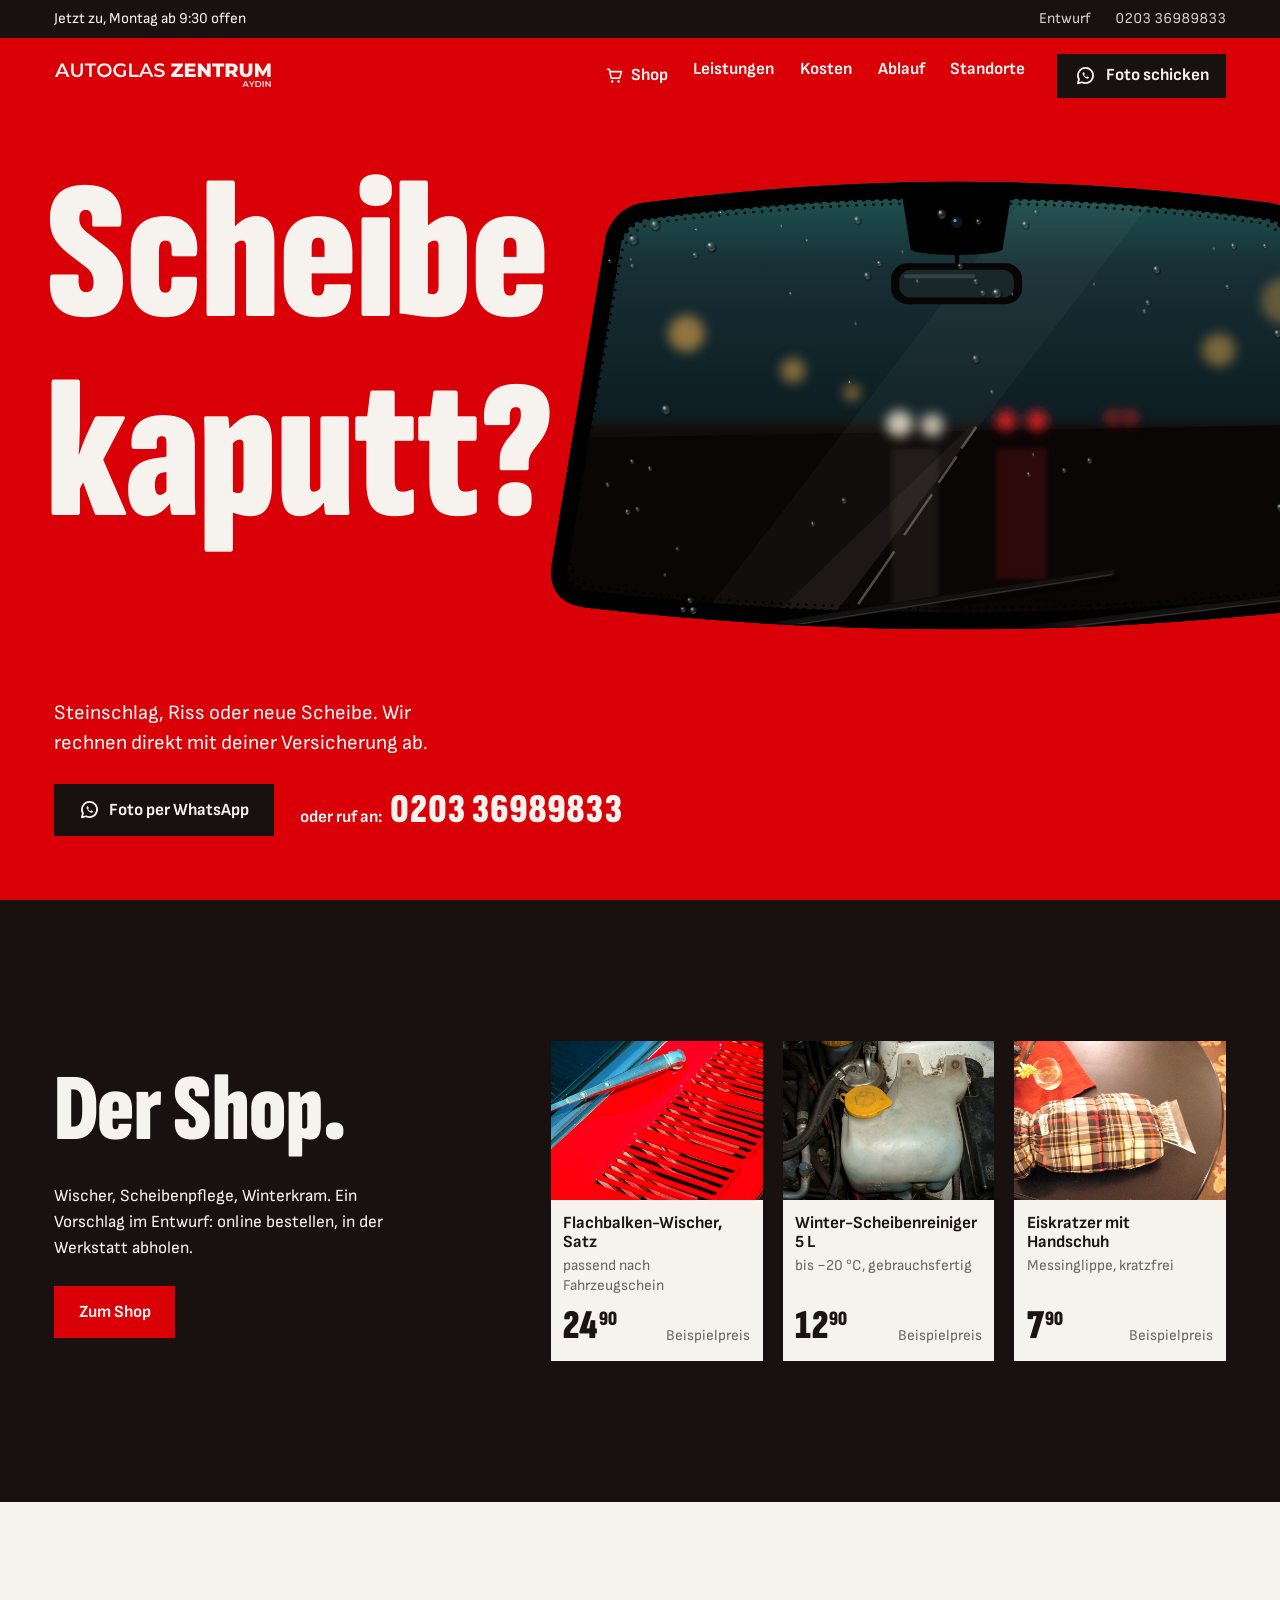
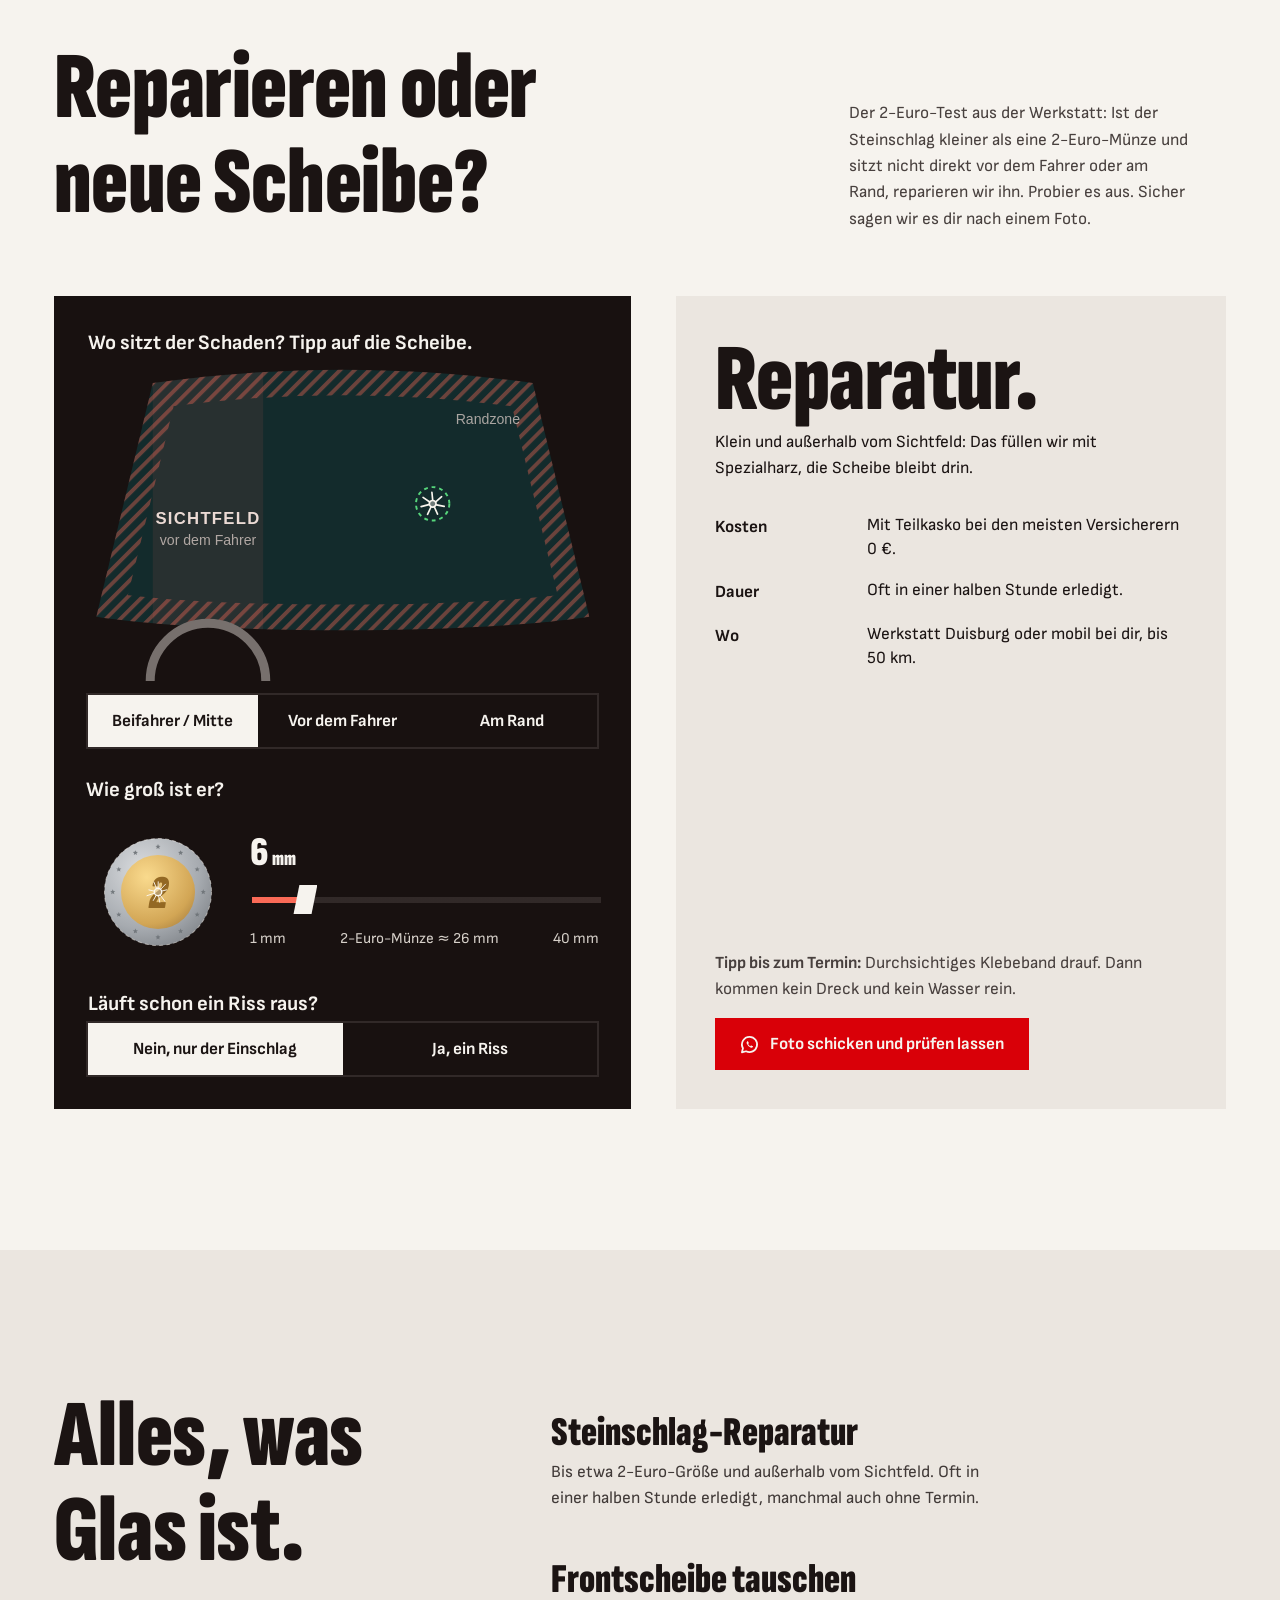
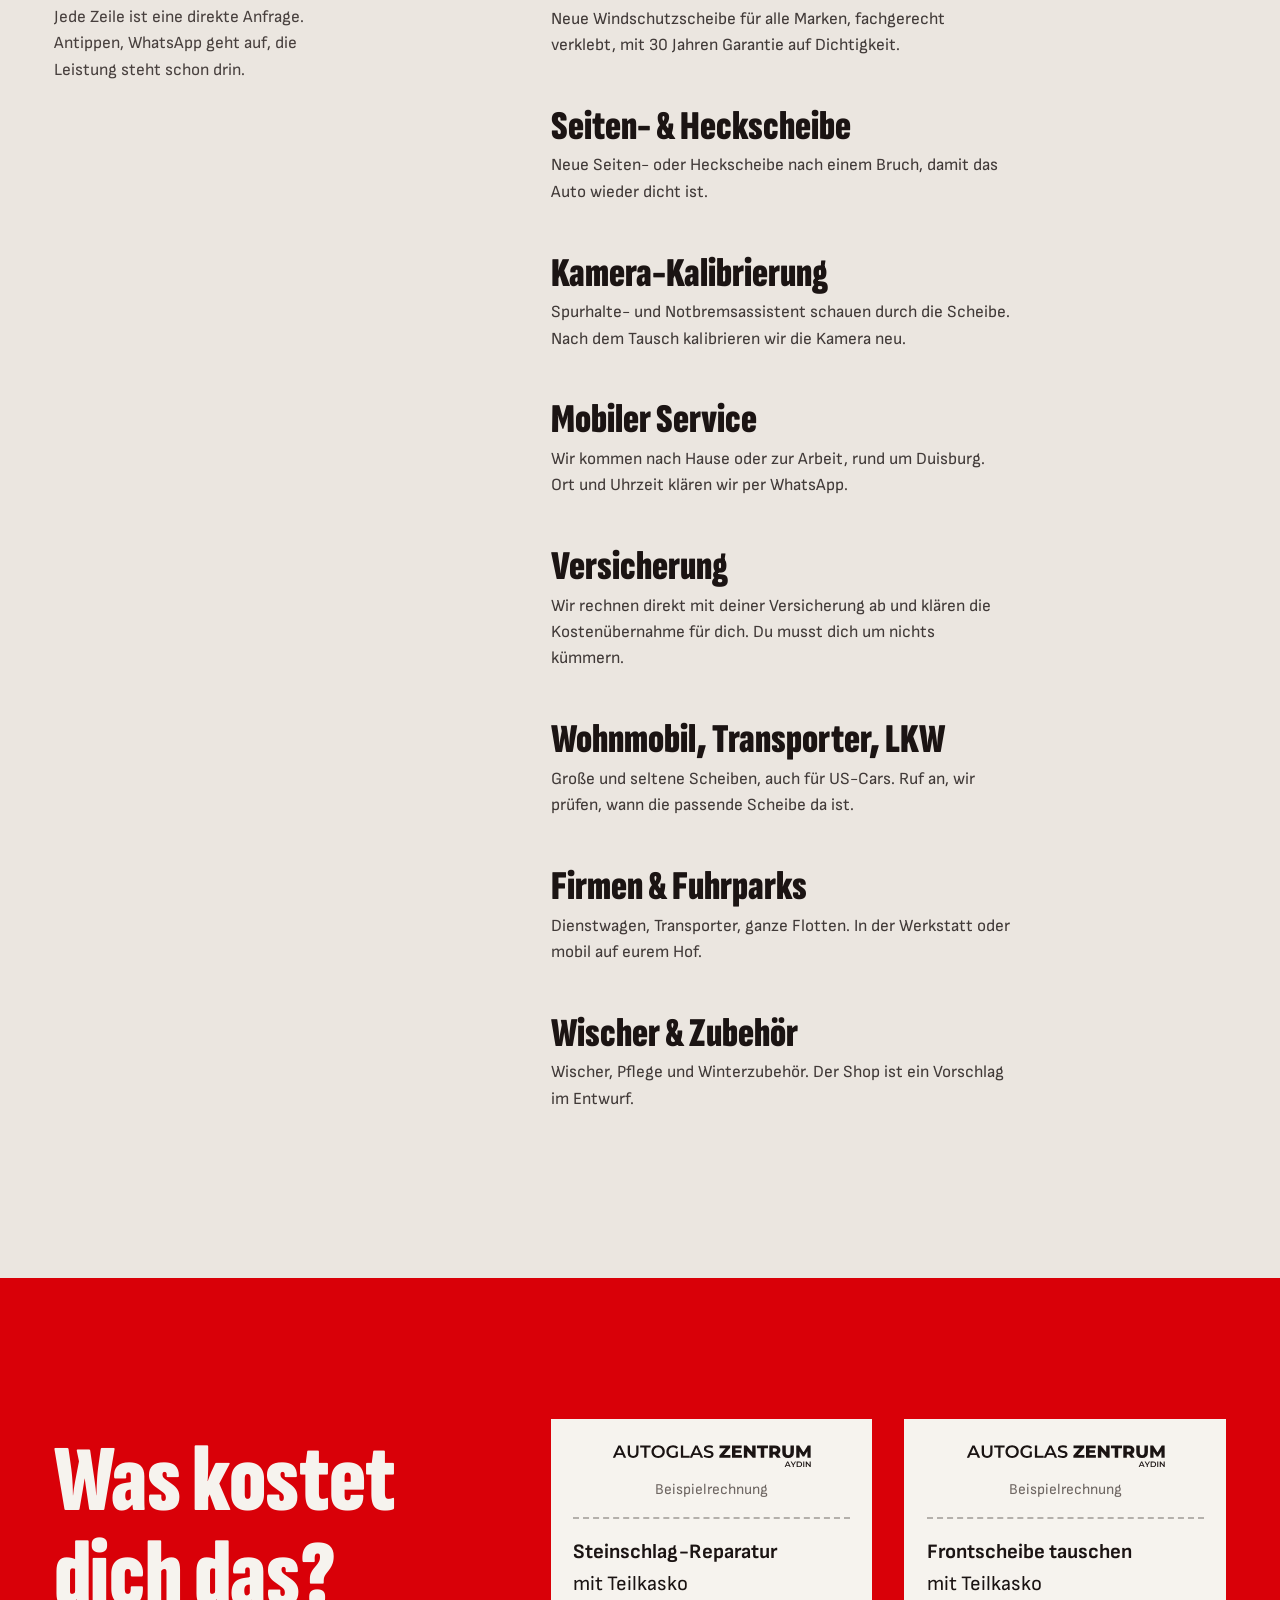
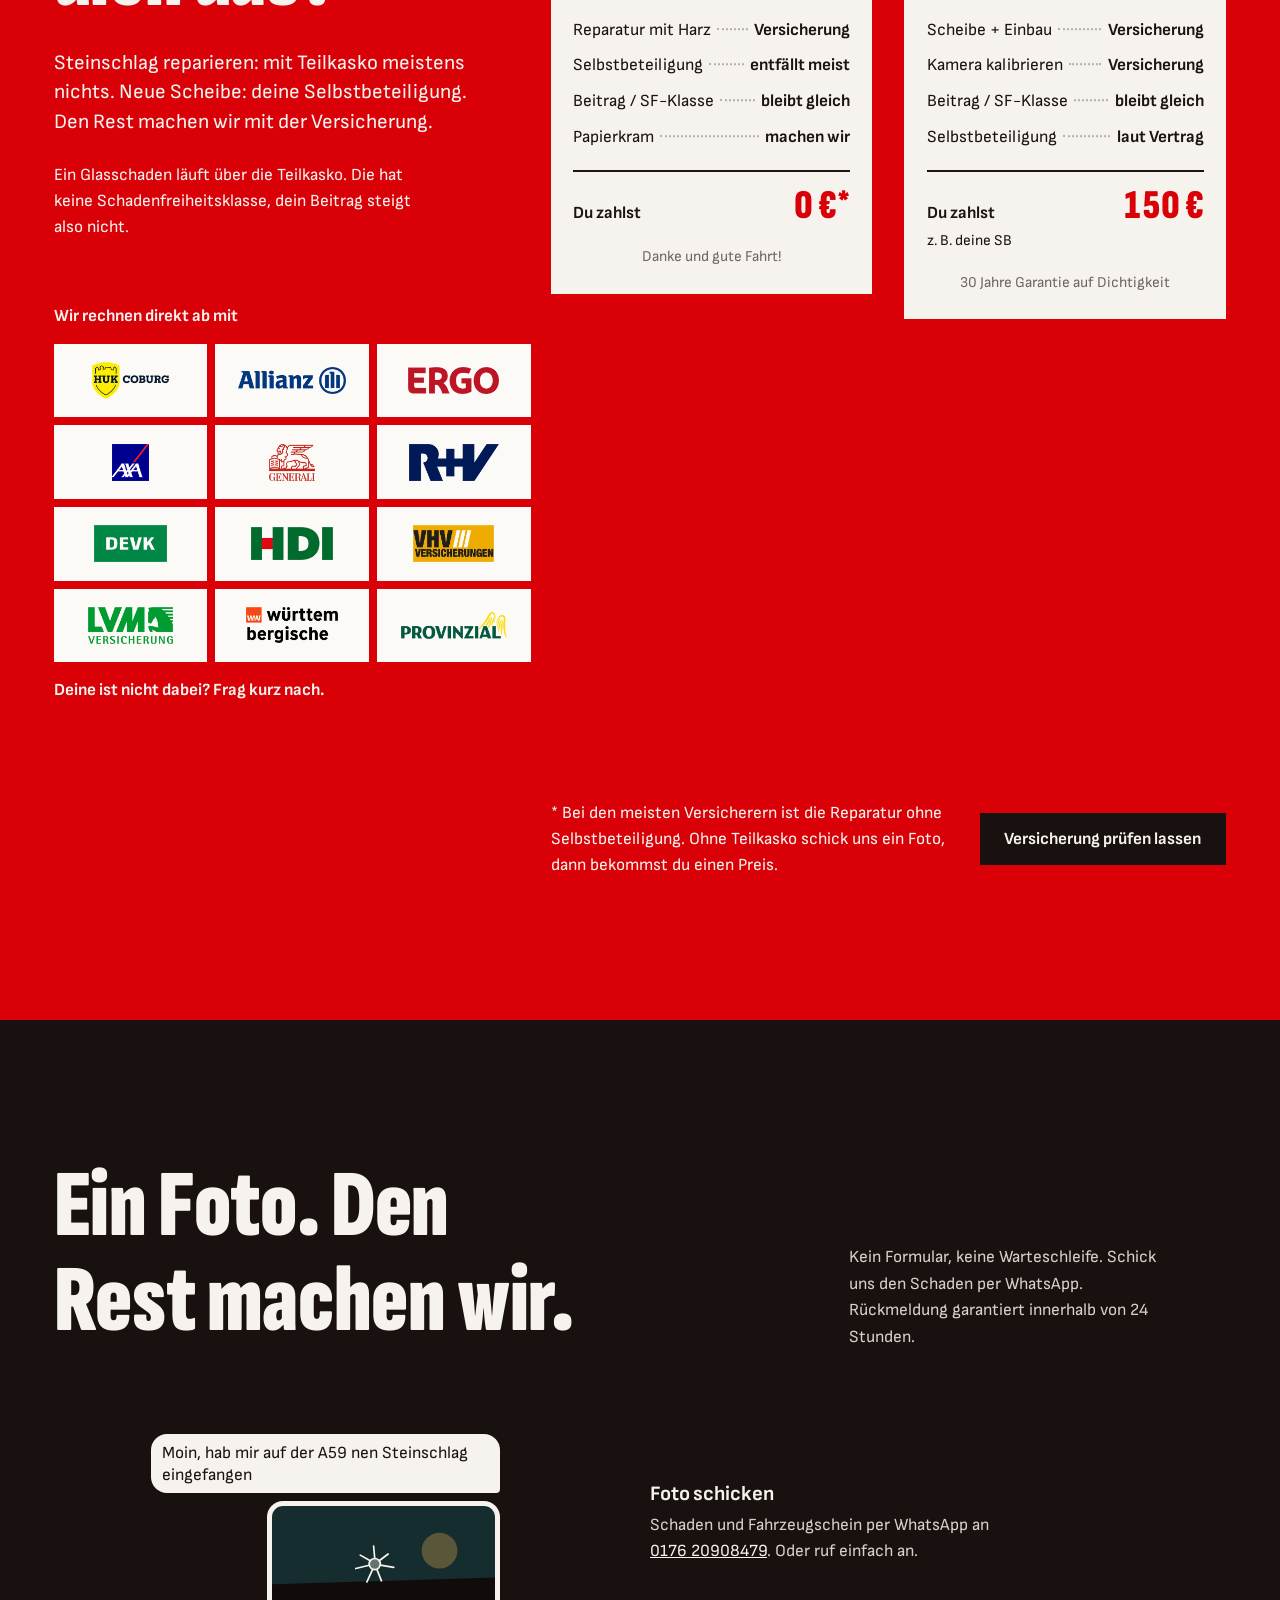
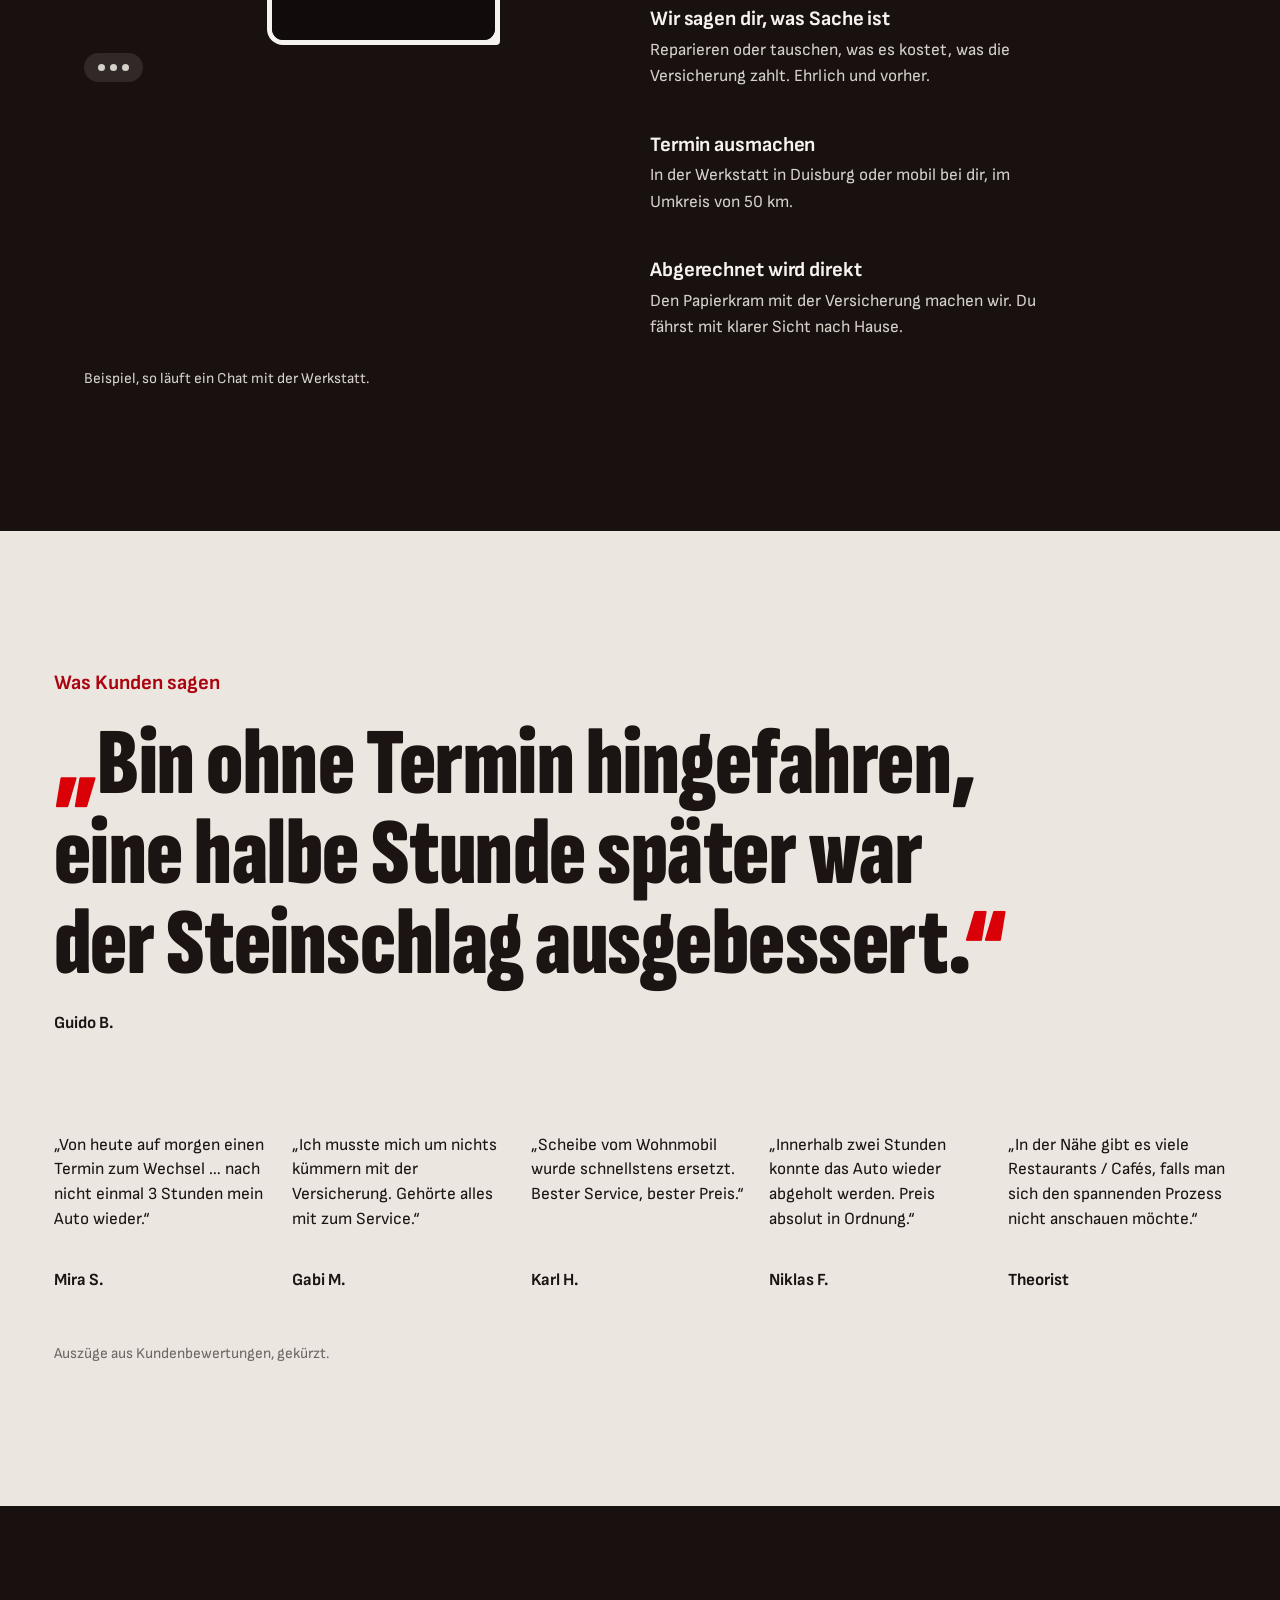
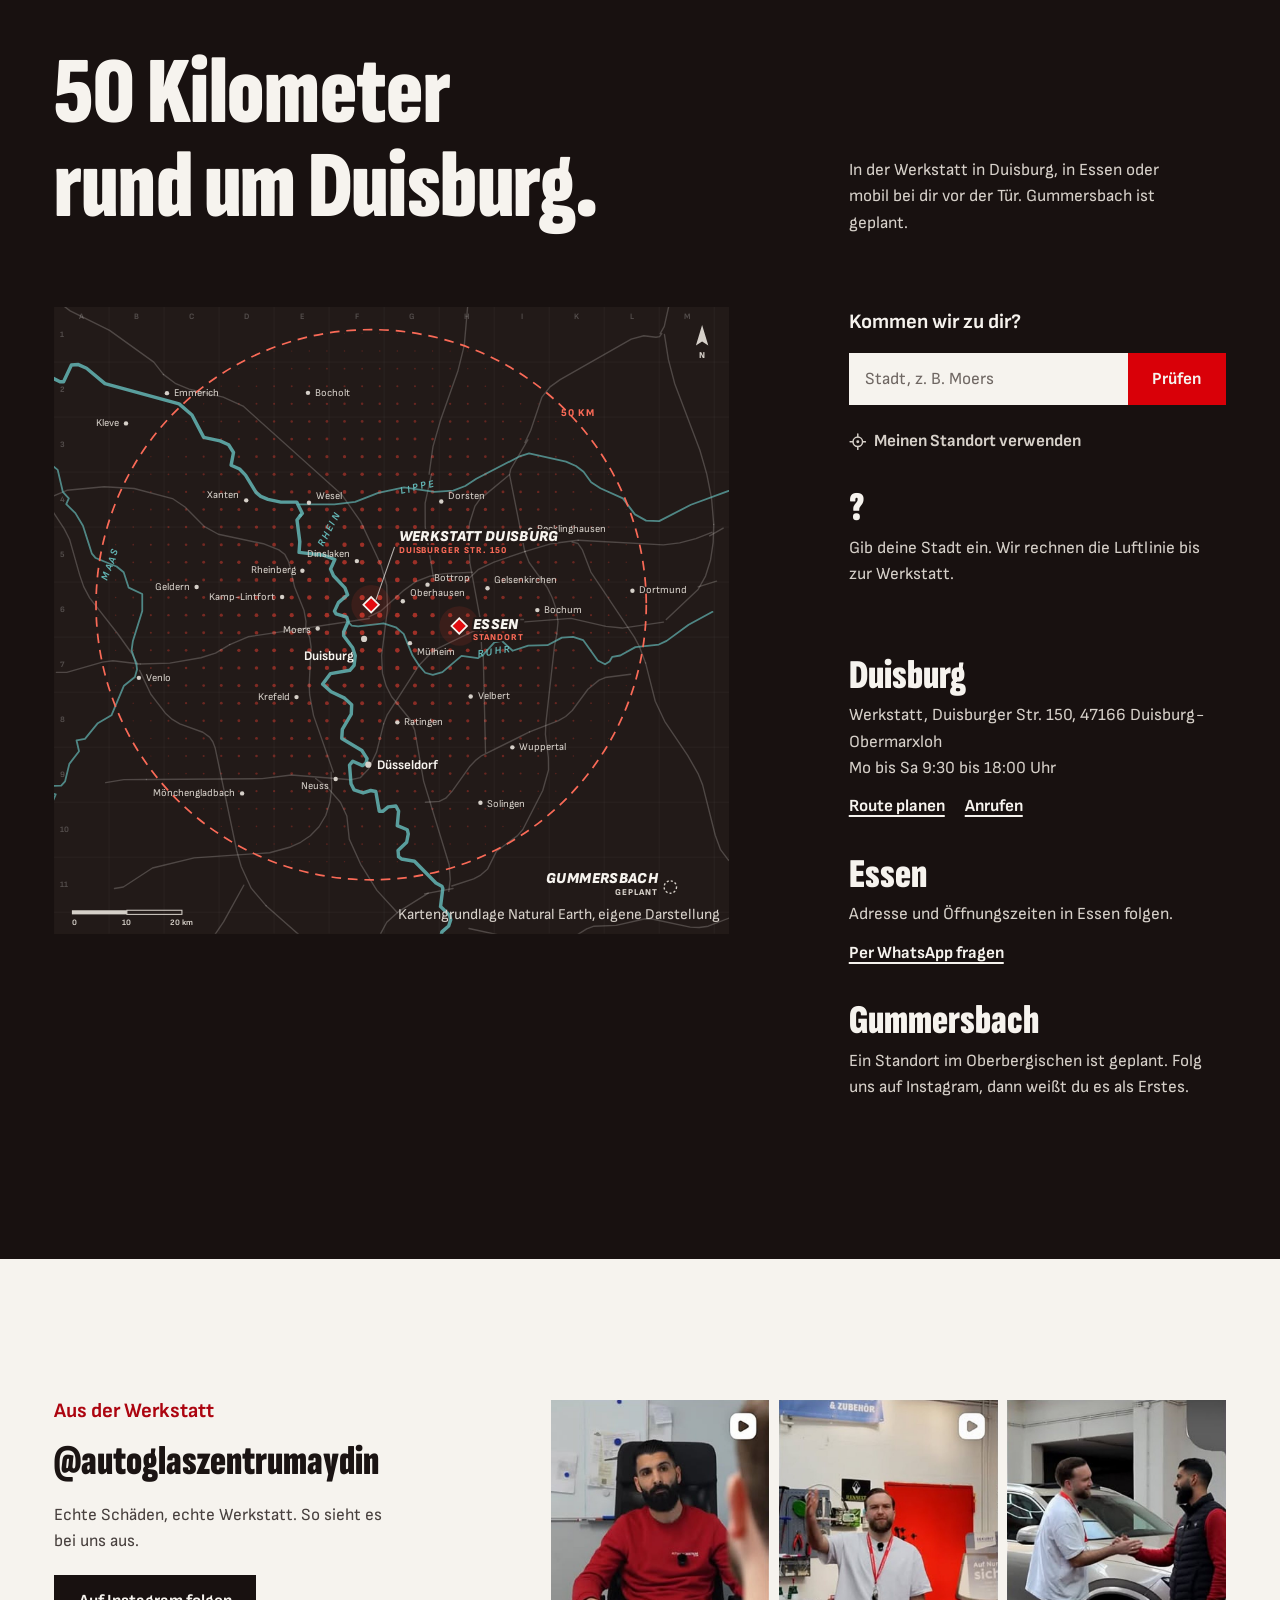
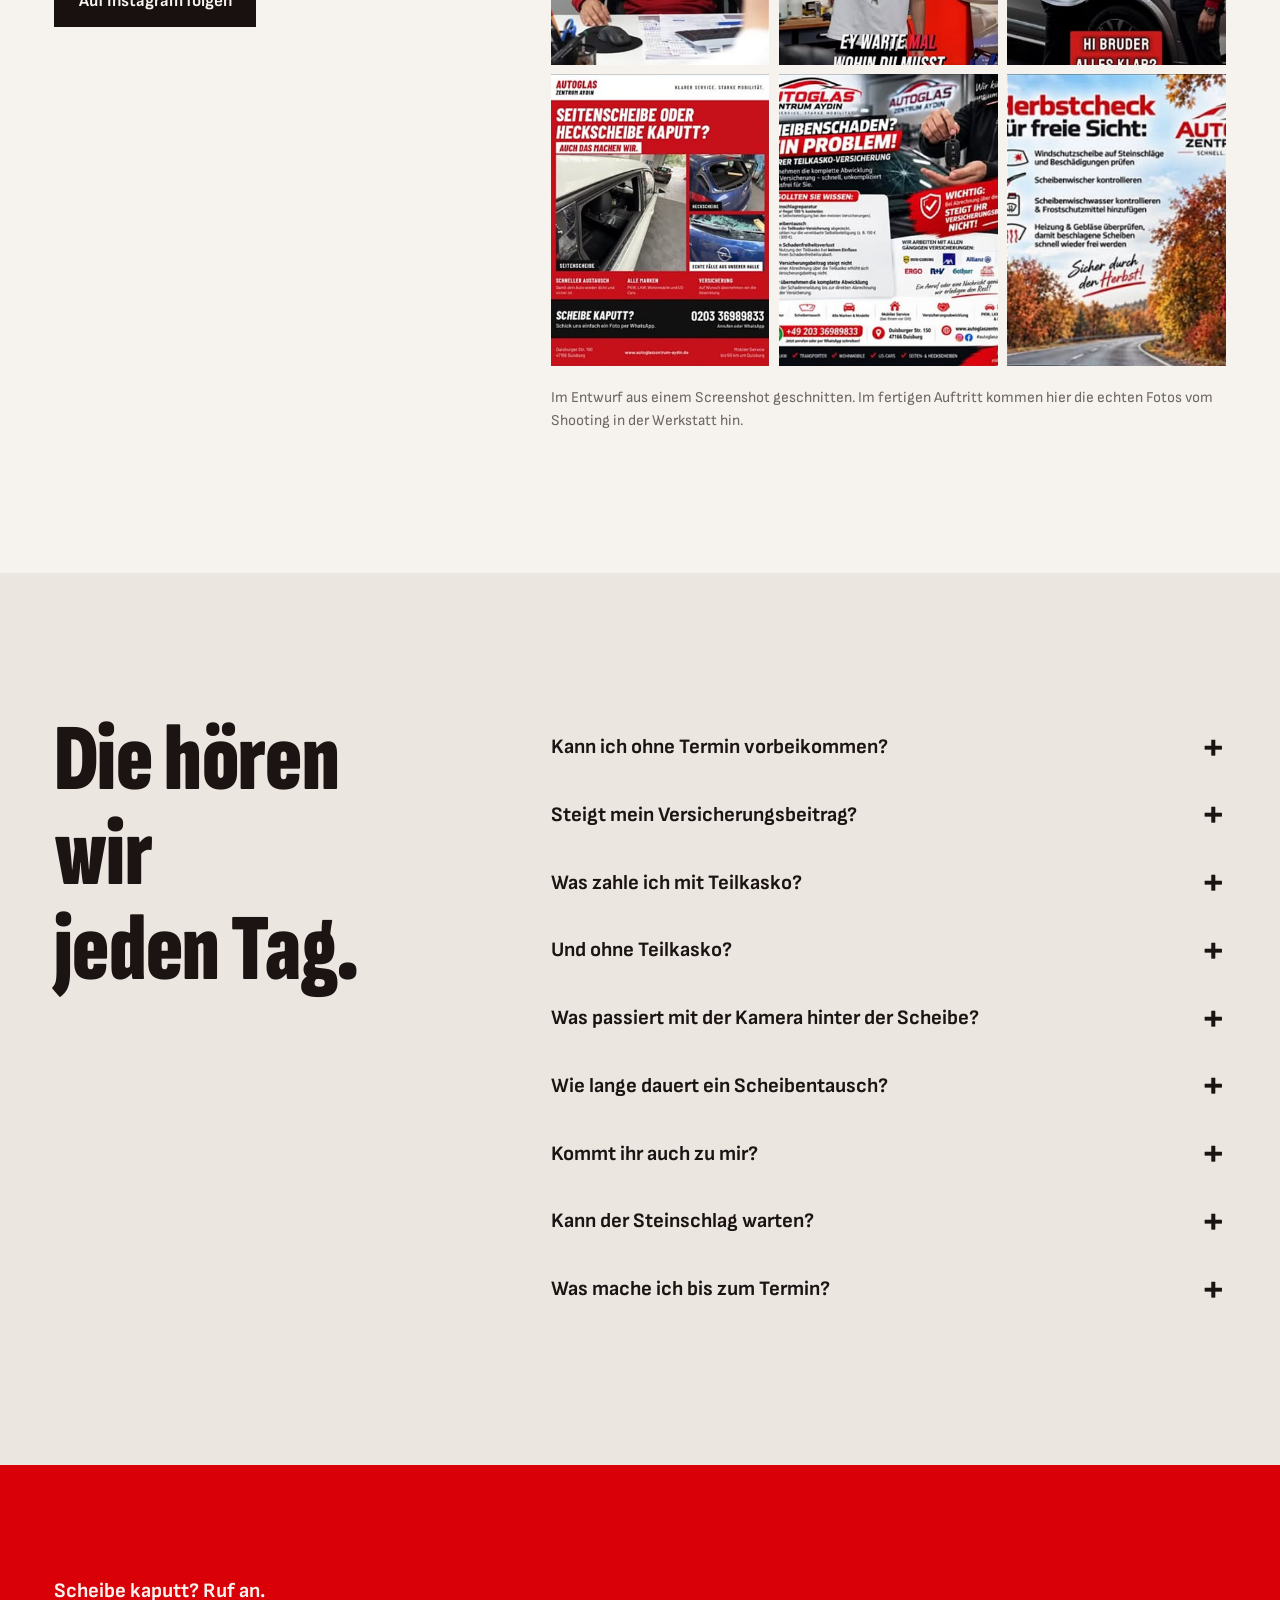
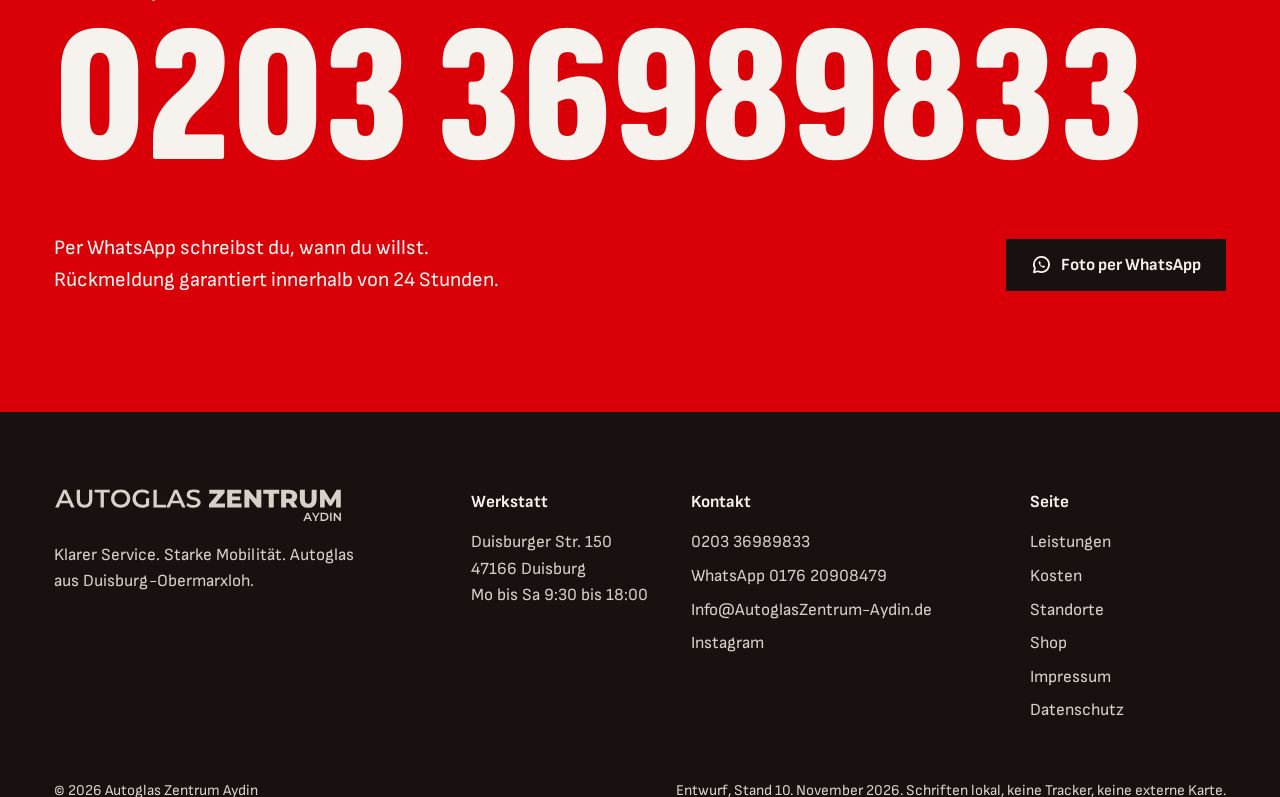
==== commit 2030c3ab: "Shop nach vorn, Feinschliff aus dem Hallmark-Durchlauf Shop (Wunsch des Kunden): - Shop mit Korb-Sym" ====
--- a/index.html
+++ b/index.html
@@ -9,7 +9,7 @@
 <meta property="og:title" content="Autoglas Zentrum Aydin: Scheibe kaputt?">
 <meta property="og:description" content="Foto per WhatsApp, Rückmeldung in 24 Stunden. Steinschlag mit Teilkasko meist 0 €.">
 <meta property="og:type" content="website">
-<link rel="preload" href="assets/fonts/SofiaSansExtraCondensed-italic-latin.woff2" as="font" type="font/woff2" crossorigin>
+<link rel="preload" href="assets/fonts/SofiaSansExtraCondensed-normal-latin.woff2" as="font" type="font/woff2" crossorigin>
 <link rel="preload" href="assets/fonts/SofiaSans-normal-latin.woff2" as="font" type="font/woff2" crossorigin>
 <link rel="stylesheet" href="assets/css/site.css">
 <link rel="icon" href="data:image/svg+xml,%3Csvg xmlns='http://www.w3.org/2000/svg' viewBox='0 0 32 32'%3E%3Ccircle cx='16' cy='16' r='16' fill='%23fe0000'/%3E%3Cpath d='M9 22l5-12h4l5 12h-3.4l-1-2.6h-5.2l-1 2.6zm5.4-5.2h3.2L16 12.6z' fill='%23fff'/%3E%3C/svg%3E">
@@ -64,14 +64,15 @@
     <a class="logo" href="index.html" aria-label="Autoglas Zentrum Aydin, Startseite"><svg viewBox="-2 0 903 104" aria-hidden="true"><use href="#wortmarke"/></svg></a>
     <nav class="nav" aria-label="Hauptnavigation">
       <ul>
+        <li><a class="nav__shop" href="shop.html"><svg aria-hidden="true"><use href="#i-korb"/></svg>Shop</a></li>
         <li><a href="#leistungen">Leistungen</a></li>
         <li><a href="#kosten">Kosten</a></li>
         <li><a href="#ablauf">Ablauf</a></li>
         <li><a href="#gebiet">Standorte</a></li>
-        <li><a href="shop.html">Shop</a></li>
       </ul>
     </nav>
     <a class="btn btn--klein btn--kopf" href="https://wa.me/4917620908479?text=Hallo%2C%20ich%20habe%20einen%20Glasschaden%20und%20schicke%20euch%20ein%20Foto." data-wa><span><svg aria-hidden="true"><use href="#i-chat"/></svg>Foto schicken</span></a>
+    <a class="kopf__shop" href="shop.html"><svg aria-hidden="true"><use href="#i-korb"/></svg>Shop</a>
     <button class="menu-knopf" type="button" aria-expanded="false" aria-controls="menu" data-menu-auf><i aria-hidden="true"></i>Menü</button>
   </div>
 </header>
@@ -83,12 +84,12 @@
   </div>
   <nav aria-label="Mobile Navigation">
     <ul>
+      <li><a href="shop.html">Shop</a></li>
       <li><a href="#test" data-menu-link>2-Euro-Test</a></li>
       <li><a href="#leistungen" data-menu-link>Leistungen</a></li>
       <li><a href="#kosten" data-menu-link>Kosten</a></li>
       <li><a href="#ablauf" data-menu-link>Ablauf</a></li>
       <li><a href="#gebiet" data-menu-link>Standorte</a></li>
-      <li><a href="shop.html">Shop</a></li>
     </ul>
   </nav>
   <div class="menu__fuss">
@@ -175,6 +176,31 @@
   </div>
 </section>
 
+<!-- ================= SHOP-TEASER ================= -->
+<section class="sektion asphalt teaser" aria-labelledby="teaser-titel">
+  <div class="wrap">
+    <div class="teaser__text" data-auftritt>
+      <h2 class="h2" id="teaser-titel">Der Shop.</h2>
+      <p>Wischer, Scheibenpflege, Winterkram. Ein Vorschlag im Entwurf: online bestellen, in der Werkstatt abholen.</p>
+      <a class="btn btn--rot" href="shop.html"><span>Zum Shop</span></a>
+    </div>
+    <div class="teaser__regal" aria-label="Auswahl aus dem Shop">
+      <a class="etikett" href="shop.html#wischer" style="text-decoration:none" data-auftritt>
+        <span class="etikett__bild etikett__bild--foto"><img src="assets/img/shop/w-satz.jpg" alt="Wischerarm auf rotem Lack vor der Windschutzscheibe" width="800" height="600" loading="lazy" decoding="async"></span>
+        <span class="etikett__info"><span class="etikett__name">Flachbalken-Wischer, Satz</span><span class="etikett__spec">passend nach Fahrzeugschein</span><span class="etikett__preis"><span class="preis">24<sup>90</sup></span><span class="etikett__grund">Beispielpreis</span></span></span>
+      </a>
+      <a class="etikett" href="shop.html#winter" style="text-decoration:none" data-auftritt>
+        <span class="etikett__bild etikett__bild--foto"><img src="assets/img/shop/p-winter5.jpg" alt="Behälter für Scheibenwaschwasser im Motorraum" width="800" height="600" loading="lazy" decoding="async"></span>
+        <span class="etikett__info"><span class="etikett__name">Winter-Scheibenreiniger 5 L</span><span class="etikett__spec">bis −20 °C, gebrauchsfertig</span><span class="etikett__preis"><span class="preis">12<sup>90</sup></span><span class="etikett__grund">Beispielpreis</span></span></span>
+      </a>
+      <a class="etikett" href="shop.html#winter" style="text-decoration:none" data-auftritt>
+        <span class="etikett__bild etikett__bild--foto"><img src="assets/img/shop/p-kratzer.jpg" alt="Eiskratzer mit kariertem Handschuh" width="800" height="600" loading="lazy" decoding="async"></span>
+        <span class="etikett__info"><span class="etikett__name">Eiskratzer mit Handschuh</span><span class="etikett__spec">Messinglippe, kratzfrei</span><span class="etikett__preis"><span class="preis">7<sup>90</sup></span><span class="etikett__grund">Beispielpreis</span></span></span>
+      </a>
+    </div>
+  </div>
+</section>
+
 <!-- ================= 2-EURO-TEST ================= -->
 <section class="sektion kreide" id="test" aria-labelledby="test-titel">
   <div class="wrap">
@@ -324,7 +350,7 @@
           <svg viewBox="-2 0 903 104" aria-hidden="true"><use href="#wortmarke"/></svg>
           <small>Beispielrechnung</small>
         </header>
-        <p class="bon__titel">Steinschlag-Reparatur<br><span style="font-weight:600;text-transform:none;letter-spacing:0">mit Teilkasko</span></p>
+        <p class="bon__titel">Steinschlag-Reparatur<br><span class="bon__klein">mit Teilkasko</span></p>
         <p class="bon__zeile"><span>Reparatur mit Harz</span><i></i><b>Versicherung</b></p>
         <p class="bon__zeile"><span>Selbstbeteiligung</span><i></i><b>entfällt meist</b></p>
         <p class="bon__zeile"><span>Beitrag / SF-Klasse</span><i></i><b>bleibt gleich</b></p>
@@ -337,12 +363,12 @@
           <svg viewBox="-2 0 903 104" aria-hidden="true"><use href="#wortmarke"/></svg>
           <small>Beispielrechnung</small>
         </header>
-        <p class="bon__titel">Frontscheibe tauschen<br><span style="font-weight:600;text-transform:none;letter-spacing:0">mit Teilkasko</span></p>
+        <p class="bon__titel">Frontscheibe tauschen<br><span class="bon__klein">mit Teilkasko</span></p>
         <p class="bon__zeile"><span>Scheibe + Einbau</span><i></i><b>Versicherung</b></p>
         <p class="bon__zeile"><span>Kamera kalibrieren</span><i></i><b>Versicherung</b></p>
         <p class="bon__zeile"><span>Beitrag / SF-Klasse</span><i></i><b>bleibt gleich</b></p>
         <p class="bon__zeile"><span>Selbstbeteiligung</span><i></i><b>laut Vertrag</b></p>
-        <p class="bon__summe"><span>Du zahlst<br><small style="font-weight:600;text-transform:none;letter-spacing:0">z. B. deine SB</small></span><b class="zahl">150 €</b></p>
+        <p class="bon__summe"><span>Du zahlst<br><small class="bon__klein">z. B. deine SB</small></span><b class="zahl">150 €</b></p>
         <p class="bon__fuss">30 Jahre Garantie auf Dichtigkeit</p>
       </article>
     </div>
@@ -476,33 +502,8 @@
   </div>
 </section>
 
-<!-- ================= SHOP-TEASER ================= -->
-<section class="sektion rot teaser" aria-labelledby="teaser-titel">
-  <div class="wrap">
-    <div class="teaser__text" data-auftritt>
-      <h2 class="h2" id="teaser-titel">Der Shop.</h2>
-      <p>Wischer, Scheibenpflege, Winterkram. Ein Vorschlag im Entwurf: online bestellen, in der Werkstatt abholen.</p>
-      <a class="btn btn--schwarz" href="shop.html"><span>Zum Shop</span></a>
-    </div>
-    <div class="teaser__regal" aria-label="Auswahl aus dem Shop">
-      <a class="etikett" href="shop.html#wischer" style="text-decoration:none" data-auftritt>
-        <span class="etikett__bild etikett__bild--foto"><img src="assets/img/shop/w-satz.jpg" alt="Wischerarm auf rotem Lack vor der Windschutzscheibe" width="800" height="600" loading="lazy" decoding="async"></span>
-        <span class="etikett__info"><span class="etikett__name">Flachbalken-Wischer, Satz</span><span class="etikett__spec">passend nach Fahrzeugschein</span><span class="etikett__preis"><span class="preis">24<sup>90</sup></span><span class="etikett__grund">Beispielpreis</span></span></span>
-      </a>
-      <a class="etikett" href="shop.html#winter" style="text-decoration:none" data-auftritt>
-        <span class="etikett__bild etikett__bild--foto"><img src="assets/img/shop/p-winter5.jpg" alt="Behälter für Scheibenwaschwasser im Motorraum" width="800" height="600" loading="lazy" decoding="async"></span>
-        <span class="etikett__info"><span class="etikett__name">Winter-Scheibenreiniger 5 L</span><span class="etikett__spec">bis −20 °C, gebrauchsfertig</span><span class="etikett__preis"><span class="preis">12<sup>90</sup></span><span class="etikett__grund">Beispielpreis</span></span></span>
-      </a>
-      <a class="etikett" href="shop.html#winter" style="text-decoration:none" data-auftritt>
-        <span class="etikett__bild etikett__bild--foto"><img src="assets/img/shop/p-kratzer.jpg" alt="Eiskratzer mit kariertem Handschuh" width="800" height="600" loading="lazy" decoding="async"></span>
-        <span class="etikett__info"><span class="etikett__name">Eiskratzer mit Handschuh</span><span class="etikett__spec">Messinglippe, kratzfrei</span><span class="etikett__preis"><span class="preis">7<sup>90</sup></span><span class="etikett__grund">Beispielpreis</span></span></span>
-      </a>
-    </div>
-  </div>
-</section>
-
 <!-- ================= FAQ ================= -->
-<section class="sektion kreide faq" aria-labelledby="faq-titel">
+<section class="sektion kreide-2 faq" aria-labelledby="faq-titel">
   <div class="wrap">
     <div class="faq__kopf" data-auftritt>
       <h2 class="h2" id="faq-titel">Die hören wir<br>jeden Tag.</h2>
--- a/assets/css/site.css
+++ b/assets/css/site.css
@@ -1,5 +1,7 @@
 /* Hallmark · checked: 2026-11-13 · genre: editorial (inferred: lokale Autoglas-Werkstatt mit Shop)
- * floor: siehe Sweep · fixed: 26a, 34, 40, 48, 50, 55a, 62, 63, 67 · structural: printed (58, 59, 77)
+ * floor: 0 FAIL nach Sweep · fixed: 26a, 34, 38ii, 39b, 40, 48, 50, 55a, 62, 63, 67, F3, F4, F19, F21 · structural: printed (25, 58, 59, 77, F15)
+ * waive 80: die gezeichnete Scheibe mit Regen und Wischern ist das Erkennungszeichen der Seite, vom Kunden ausdrücklich behalten (PLAN-AUSBESSERN.md, Wurzel)
+ * waive 49b: Bildnachweise nennen die Originaltitel der Fotos wörtlich, dort darf ein Link umbrechen
  * built: the project · redesign: polish · v2.0.0 */
 /* ==========================================================================
    Autoglas Zentrum Aydin · Website-Entwurf
@@ -102,13 +104,14 @@
 small { font-size: var(--t-klein); }
 button, input, select, textarea { font: inherit; color: inherit; }
 h1, h2, h3, h4, p, ul, ol, figure, blockquote, dl, dd { margin: 0; }
+h1, h2 { text-wrap: balance; }
+[hidden] { display: none !important; }
 ul[role="list"], ol[role="list"] { list-style: none; padding: 0; }
 ::selection { background: var(--rot); color: var(--kreide); }
 
 :focus-visible { outline: 3px solid var(--fokus); outline-offset: 3px; }
 .rot, .hero, .kopf, .asphalt, .menu, .statusbar, .shop-hero, .anfrage__kachel, .test__buehne, .aktionsleiste, .schublade__kopf { --fokus: var(--kreide); }
-.kreide, .kreide-2, .skip, .urteil, .etikett, .produkt, .schein, .schublade__liste, .schublade__fuss { --fokus: var(--tinte); }
-.produkt--gross { --fokus: var(--kreide); }
+.kreide, .kreide-2, .skip, .urteil, .schein, .schublade__liste, .schublade__fuss { --fokus: var(--tinte); }
 
 .sr-only {
   position: absolute !important; width: 1px; height: 1px; padding: 0; margin: -1px;
@@ -227,6 +230,9 @@
 }
 .nav { margin-left: auto; }
 .nav ul { display: flex; gap: clamp(1rem, 2vw, 2rem); list-style: none; margin: 0; padding: 0; }
+.nav .nav__shop { display: inline-flex; align-items: center; gap: .4rem; }
+.nav__shop svg, .kopf__shop svg { width: 1.2rem; height: 1.2rem; flex: none; }
+.kopf__shop { display: none; }
 .nav a {
   font-family: var(--f-cond); font-weight: 700; font-size: var(--t-text); text-decoration: none; padding: .4rem 0; position: relative;
 }
@@ -242,6 +248,8 @@
 
 @media (max-width: 960px) {
   .nav, .kopf .btn--kopf { display: none; }
+  .kopf__shop { display: inline-flex; align-items: center; gap: .4rem; margin-left: auto; font-family: var(--f-cond); font-weight: 700; text-decoration: none; padding: .6rem 0; }
+  .kopf__shop + .menu-knopf { margin-left: 1.25rem; }
   .menu-knopf {
     display: inline-flex; margin-left: auto; align-items: center; gap: .6rem;
     background: none; border: 0; padding: .6rem 0; cursor: pointer;
@@ -250,6 +258,17 @@
   .menu-knopf i { display: grid; gap: 4px; width: 26px; }
   .menu-knopf i::before, .menu-knopf i::after { content: ""; height: 3px; background: currentColor; }
   .menu-knopf i::after { width: 70%; justify-self: end; }
+}
+
+@media (max-width: 420px) {
+  .kopf .logo { width: 8.75rem; }
+  .kopf__shop + .menu-knopf, .korb-knopf + .menu-knopf { margin-left: .9rem; }
+}
+@media (max-width: 360px) {
+  .kopf .wrap { gap: .75rem; }
+  .kopf .logo { width: 7.25rem; }
+  .kopf__shop svg { display: none; }
+  .menu-knopf { gap: .4rem; }
 }
 
 /* Mobiles Menü als Vollfläche */
@@ -488,6 +507,7 @@
 .bon__kopf { text-align: center; display: grid; gap: .15rem; padding-bottom: 1rem; border-bottom: 2px dashed var(--linie); }
 .bon__kopf svg { width: 72%; margin: 0 auto .5rem; color: var(--tinte); }
 .bon__kopf small { color: var(--grau); }
+.bon__klein { font-weight: 400; }
 .bon__titel { font-weight: 700; font-size: var(--t-lead); margin: 1.1rem 0 .7rem; }
 .bon__zeile { display: flex; align-items: baseline; gap: .4rem; padding: .3rem 0; font-variant-numeric: tabular-nums; }
 .bon__zeile span:first-child { flex: none; max-width: 60%; }
@@ -586,7 +606,7 @@
   .karte .stadt.gross text { font-size: 32px; }
 }
 .karte svg { width: 100%; height: auto; }
-.karte__quelle { position: absolute; right: .6rem; bottom: .5rem; font-size: var(--t-klein); color: var(--asphalt-4); font-family: var(--f-cond); }
+.karte__quelle { position: absolute; right: .6rem; bottom: .5rem; font-size: var(--t-klein); color: var(--kreide-3); font-family: var(--f-cond); }
 .karte text { font-family: var(--f-cond); }
 .karte .stadt circle { fill: var(--kreide-3); }
 .karte .stadt text { fill: var(--kreide-3); font-size: 15px; font-weight: 400; }
@@ -603,12 +623,12 @@
 .pruefer label { font-family: var(--f-cond); font-weight: 700; font-size: var(--t-lead); }
 .pruefer__zeile { display: grid; grid-template-columns: minmax(0, 1fr) auto; }
 .pruefer input {
-  background: var(--kreide); color: var(--tinte); border: 0; border-radius: 0; padding: 0 1rem; height: 3.4rem; font-size: var(--t-text); min-width: 0;
+  background: var(--kreide); color: var(--tinte); border: 0; border-radius: 0; padding: 0 1rem; height: 3.25rem; font-size: var(--t-text); min-width: 0;
 }
 .pruefer input::placeholder { color: var(--grau); }
-.pruefer__zeile .btn { transform: none; min-height: 3.4rem; }
+.pruefer__zeile .btn { min-height: 3.25rem; }
 .pruefer__zeile .btn > span { transform: none; }
-.pruefer__standort { background: none; border: 0; color: var(--kreide-3); font-family: var(--f-cond); font-weight: 700; font-size: var(--t-text); padding: .2rem 0; cursor: pointer; text-align: left; display: inline-flex; gap: .5rem; align-items: center; justify-self: start; }
+.pruefer__standort { min-height: 2.75rem; background: none; border: 0; color: var(--kreide-3); font-family: var(--f-cond); font-weight: 700; font-size: var(--t-text); padding: .2rem 0; cursor: pointer; text-align: left; display: inline-flex; gap: .5rem; align-items: center; justify-self: start; }
 .pruefer__standort:hover { color: var(--kreide); }
 .pruefer__standort svg { width: 1.1rem; height: 1.1rem; }
 .pruefer__ergebnis { min-height: 7.5rem; padding-top: .6rem; }
@@ -654,35 +674,33 @@
    Shop-Teaser (Startseite)
    ========================================================================== */
 .teaser .wrap { display: grid; grid-template-columns: repeat(12, minmax(0, 1fr)); gap: 1.25rem; align-items: center; }
-.teaser__text { grid-column: 1 / span 5; display: grid; gap: 1.5rem; }
+.teaser__text { grid-column: 1 / span 4; display: grid; gap: 1.5rem; }
 .teaser__text p { color: var(--kreide); max-width: 34ch; }
 .teaser__text .btn { justify-self: start; }
-.teaser__regal { grid-column: 7 / -1; display: grid; grid-template-columns: repeat(3, minmax(0, 1fr)); gap: 1rem; align-items: end; }
+.teaser__regal { grid-column: 6 / -1; display: grid; grid-template-columns: repeat(3, minmax(0, 1fr)); gap: 1.25rem; align-items: stretch; }
 
 /* Regal-Etikett (gemeinsam mit Shop) */
 .etikett {
-  background: var(--kreide); color: var(--tinte); display: grid; position: relative;
+  background: var(--kreide); color: var(--tinte); display: grid; grid-template-rows: auto 1fr; position: relative; min-width: 0;
 }
 .etikett__bild { aspect-ratio: 4 / 3; display: grid; place-items: center; background: var(--kreide-2); padding: 1rem; }
 .etikett__bild svg { width: 78%; height: 78%; color: var(--tinte); overflow: visible; }
 .etikett__bild--foto { padding: 0; overflow: hidden; }
-.etikett__bild--foto img { width: 100%; height: 100%; object-fit: cover; transition: scale 1.2s var(--ease-out); }
-.etikett__info { padding: .9rem .8rem 1rem; display: grid; gap: .3rem; }
+.etikett__bild--foto img { width: 100%; height: 100%; object-fit: cover; }
+.etikett__info { padding: .9rem .8rem 1rem; display: grid; grid-template-rows: auto auto 1fr; gap: .3rem; }
 .etikett__name { font-family: var(--f-cond); font-weight: 700; font-size: var(--t-text); line-height: 1.1; }
 .etikett__spec { font-size: var(--t-klein); color: var(--grau); line-height: 1.3; }
-.etikett__preis { display: flex; align-items: end; justify-content: space-between; gap: .5rem; margin-top: .5rem; }
+.etikett__preis { align-self: end; flex-wrap: wrap; display: flex; align-items: end; justify-content: space-between; gap: .5rem; margin-top: .5rem; }
 .preis { font-family: var(--f-display); font-weight: 900; font-size: var(--t-mittel); line-height: .9; font-variant-numeric: tabular-nums; }
 .preis sup { font-size: .5em; vertical-align: .62em; margin-left: .05em; }
 .etikett__grund { font-size: var(--t-klein); color: var(--grau); font-family: var(--f-cond); font-weight: 400; text-align: right; line-height: 1.2; }
-.etikett:nth-child(2) { transform: translateY(-1.5rem); }
 @media (max-width: 1080px) {
   .teaser__text, .teaser__regal { grid-column: 1 / -1; }
   .teaser__regal { margin-top: 2rem; }
 }
 @media (max-width: 560px) {
-  .teaser__regal { grid-template-columns: minmax(0, 1fr) minmax(0, 1fr); }
+  .teaser__regal { grid-template-columns: minmax(0, 1fr) minmax(0, 1fr); gap: .75rem; }
   .teaser__regal .etikett:nth-child(3) { display: none; }
-  .etikett:nth-child(2) { transform: none; }
 }
 
 /* ==========================================================================
@@ -721,17 +739,17 @@
 .schluss__unten p { max-width: 38ch; font-size: var(--t-lead); color: var(--kreide); }
 
 .fuss { padding-block: clamp(3.5rem, 6vw, 5.5rem) 2rem; font-size: var(--t-text); }
-.fuss__raster { display: grid; grid-template-columns: minmax(0, 2fr) repeat(3, minmax(0, 1fr)); gap: 2.5rem 1.5rem; }
+.fuss__raster { display: grid; grid-template-columns: minmax(0, 2fr) minmax(0, 1fr) minmax(0, 1.6fr) minmax(0, 1fr); gap: 2.5rem 1.5rem; }
 .fuss .logo { width: min(18rem, 100%); }
 .fuss__marke p { margin-top: 1.25rem; color: var(--kreide-3); max-width: 30ch; }
 .fuss h3 { font-family: var(--f-cond); font-weight: 700; font-size: var(--t-text); color: var(--kreide); margin-bottom: .9rem; }
 .fuss ul { list-style: none; margin: 0; padding: 0; display: grid; gap: .45rem; }
-.fuss a { color: var(--kreide-3); text-decoration: none; }
+.fuss a { color: var(--kreide-3); text-decoration: none; white-space: nowrap; }
 .fuss a:hover { color: var(--kreide); text-decoration: underline; }
 .fuss address { font-style: normal; color: var(--kreide-3); }
-.fuss__unten { margin-top: 3.5rem; display: flex; justify-content: space-between; gap: 1rem; flex-wrap: wrap; color: var(--asphalt-4); font-size: var(--t-klein); font-family: var(--f-cond); }
-@media (max-width: 400px) { .fuss__raster { grid-template-columns: minmax(0, 1fr) !important; } }
-@media (max-width: 860px) { .fuss__raster { grid-template-columns: minmax(0, 1fr) minmax(0, 1fr); } .fuss__marke { grid-column: 1 / -1; } }
+.fuss__unten { margin-top: 3.5rem; display: flex; justify-content: space-between; gap: 1rem; flex-wrap: wrap; color: var(--kreide-3); font-size: var(--t-klein); font-family: var(--f-cond); }
+@media (max-width: 480px) { .fuss__raster { grid-template-columns: minmax(0, 1fr) !important; } }
+@media (max-width: 1100px) { .fuss__raster { grid-template-columns: minmax(0, 1fr) minmax(0, 1fr); } .fuss__marke { grid-column: 1 / -1; } }
 
 /* Mobile Aktionsleiste */
 .aktionsleiste {
@@ -801,7 +819,6 @@
   .pruefer__ergebnis { min-height: 0; }
   .ort { padding: .5rem 0; }
   .insta__raster .post { display: none; }
-  .teaser__regal { display: none; }
   .faq__kopf { margin-bottom: .75rem; }
   .faq summary { padding: .8rem 0; }
   .schluss { padding-block: 3rem; }
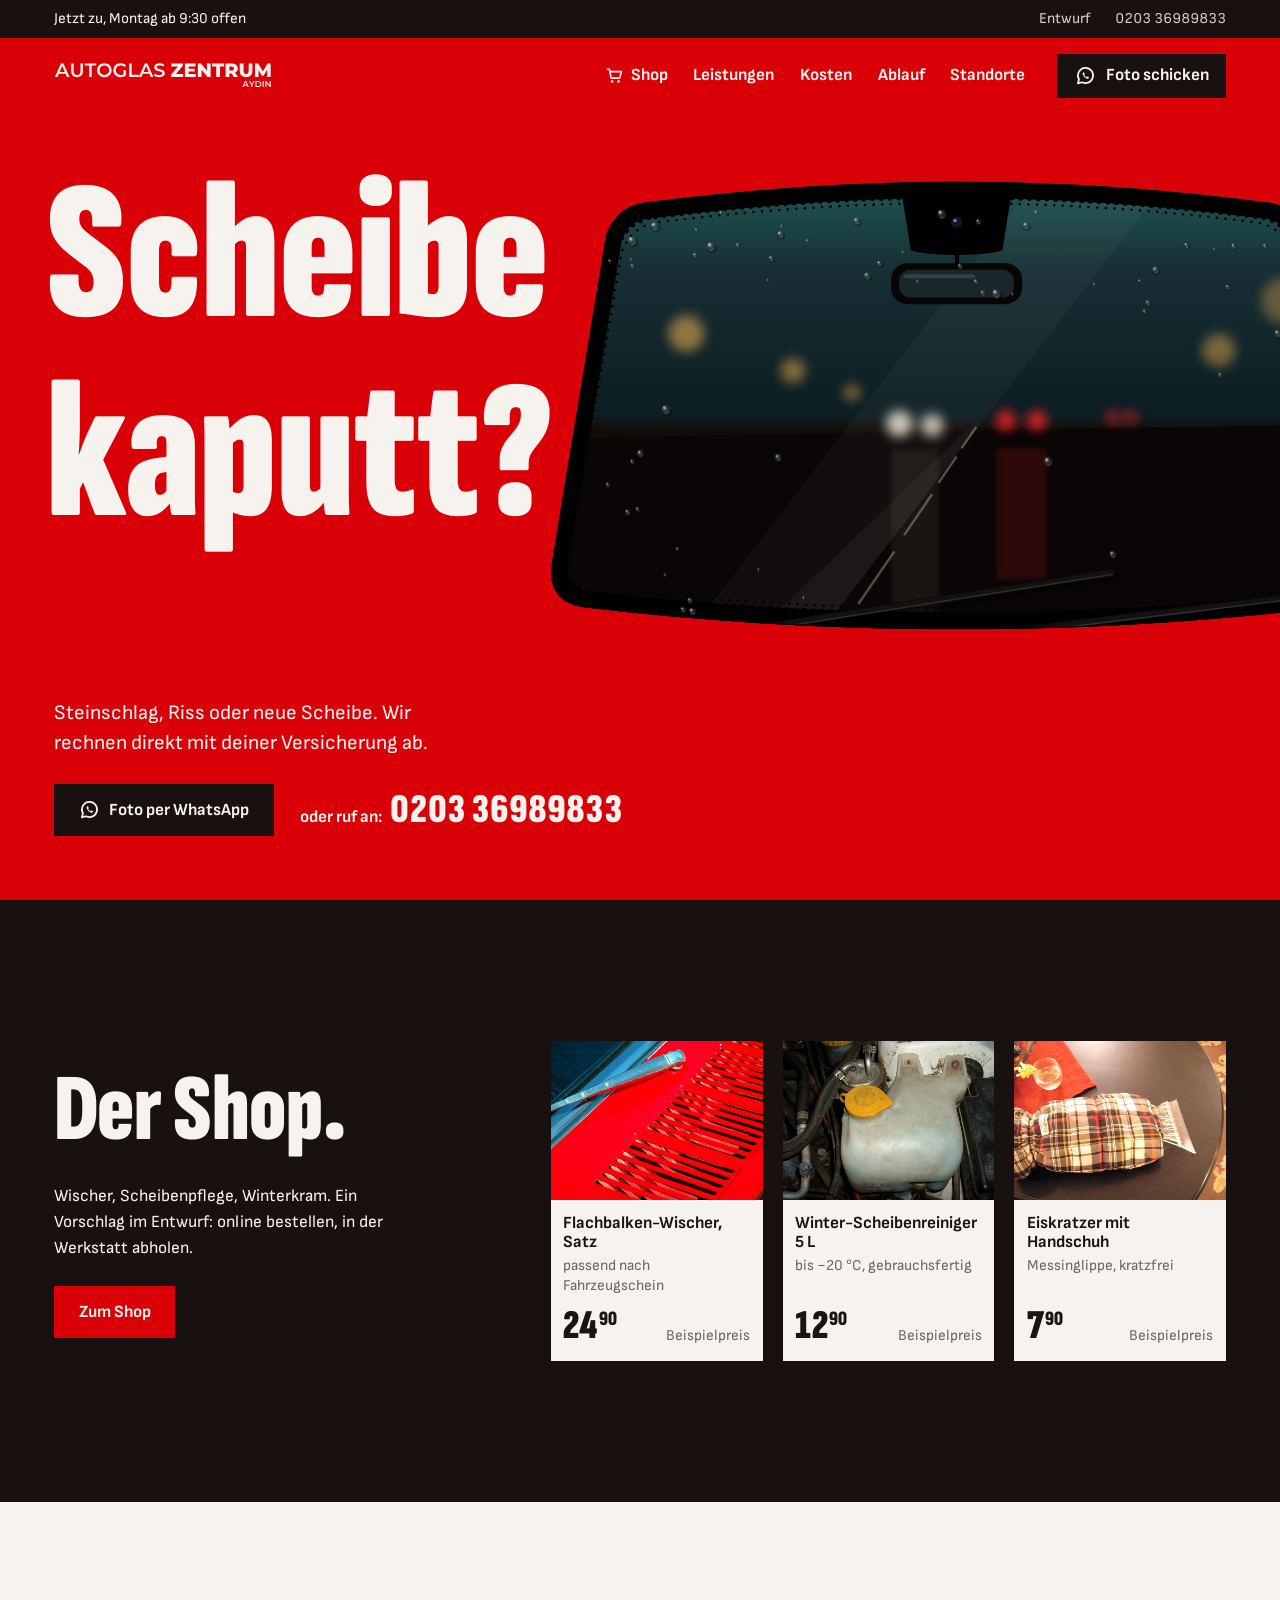
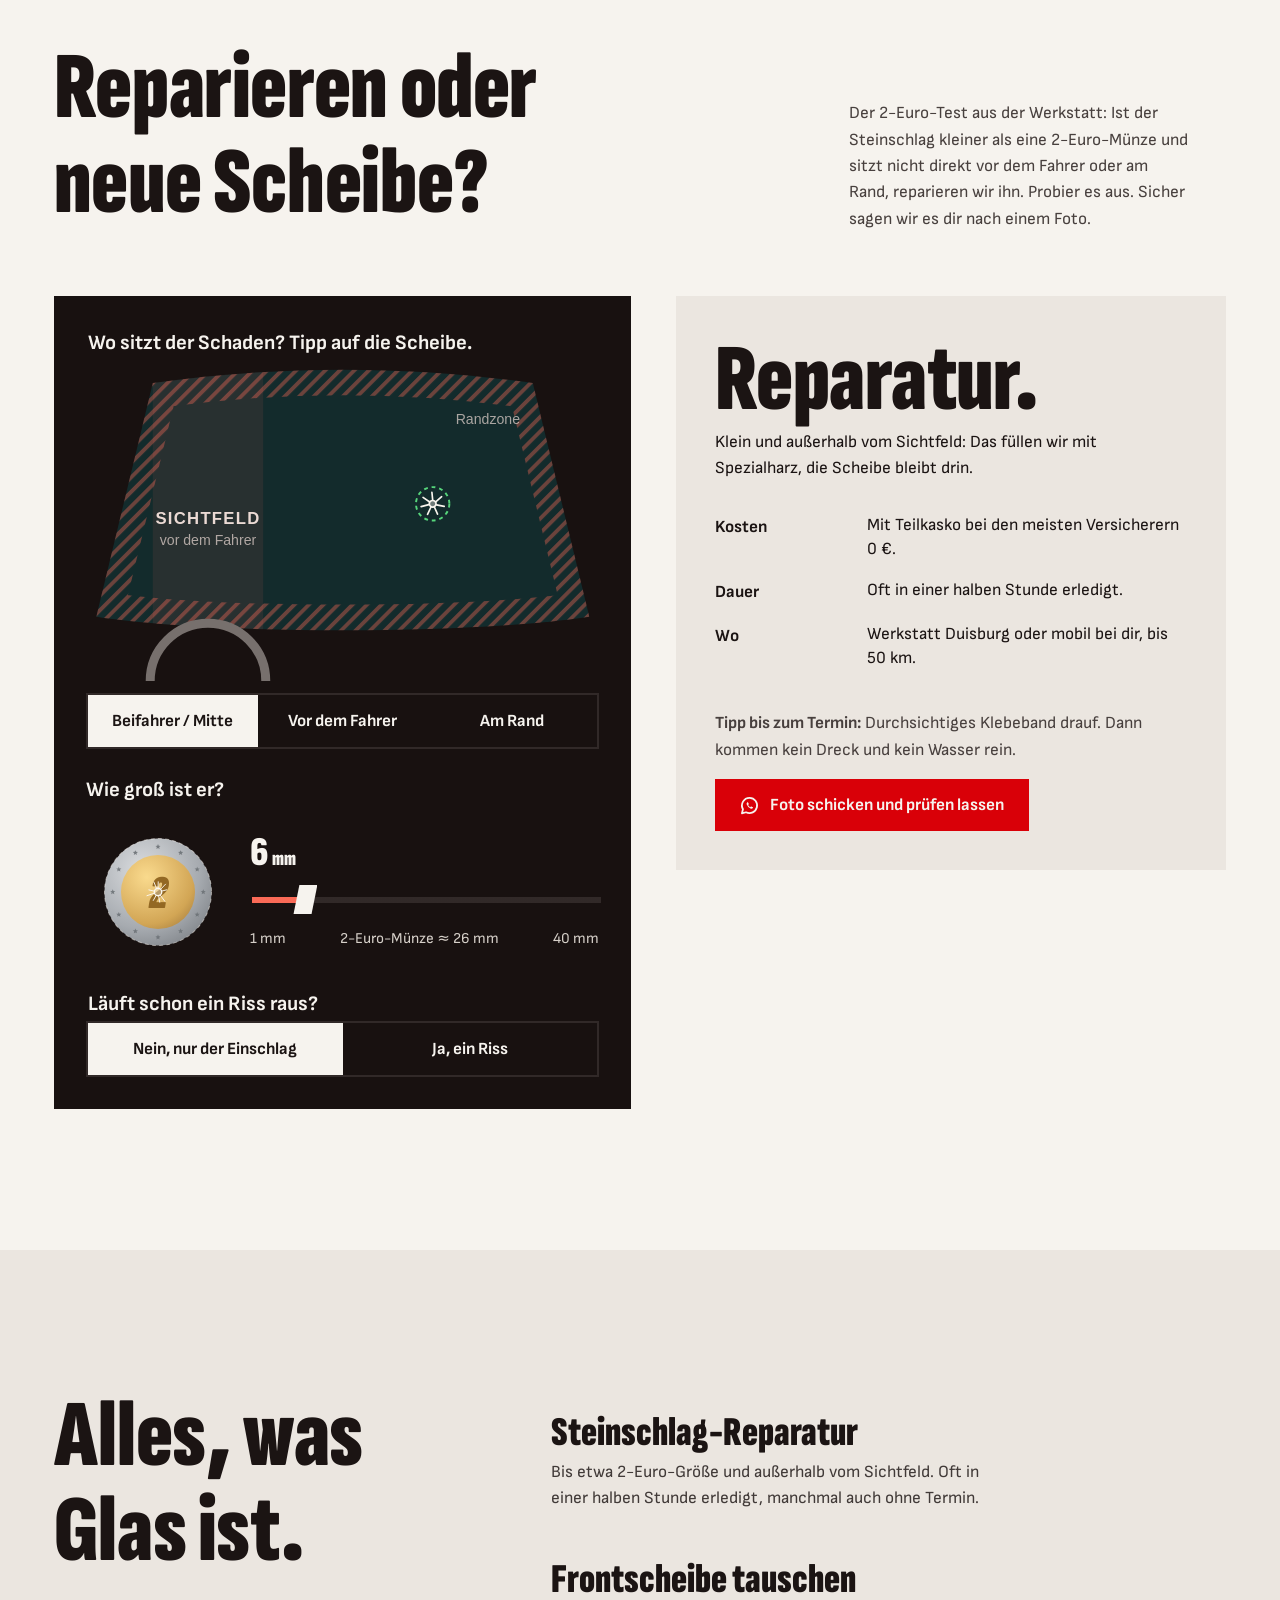
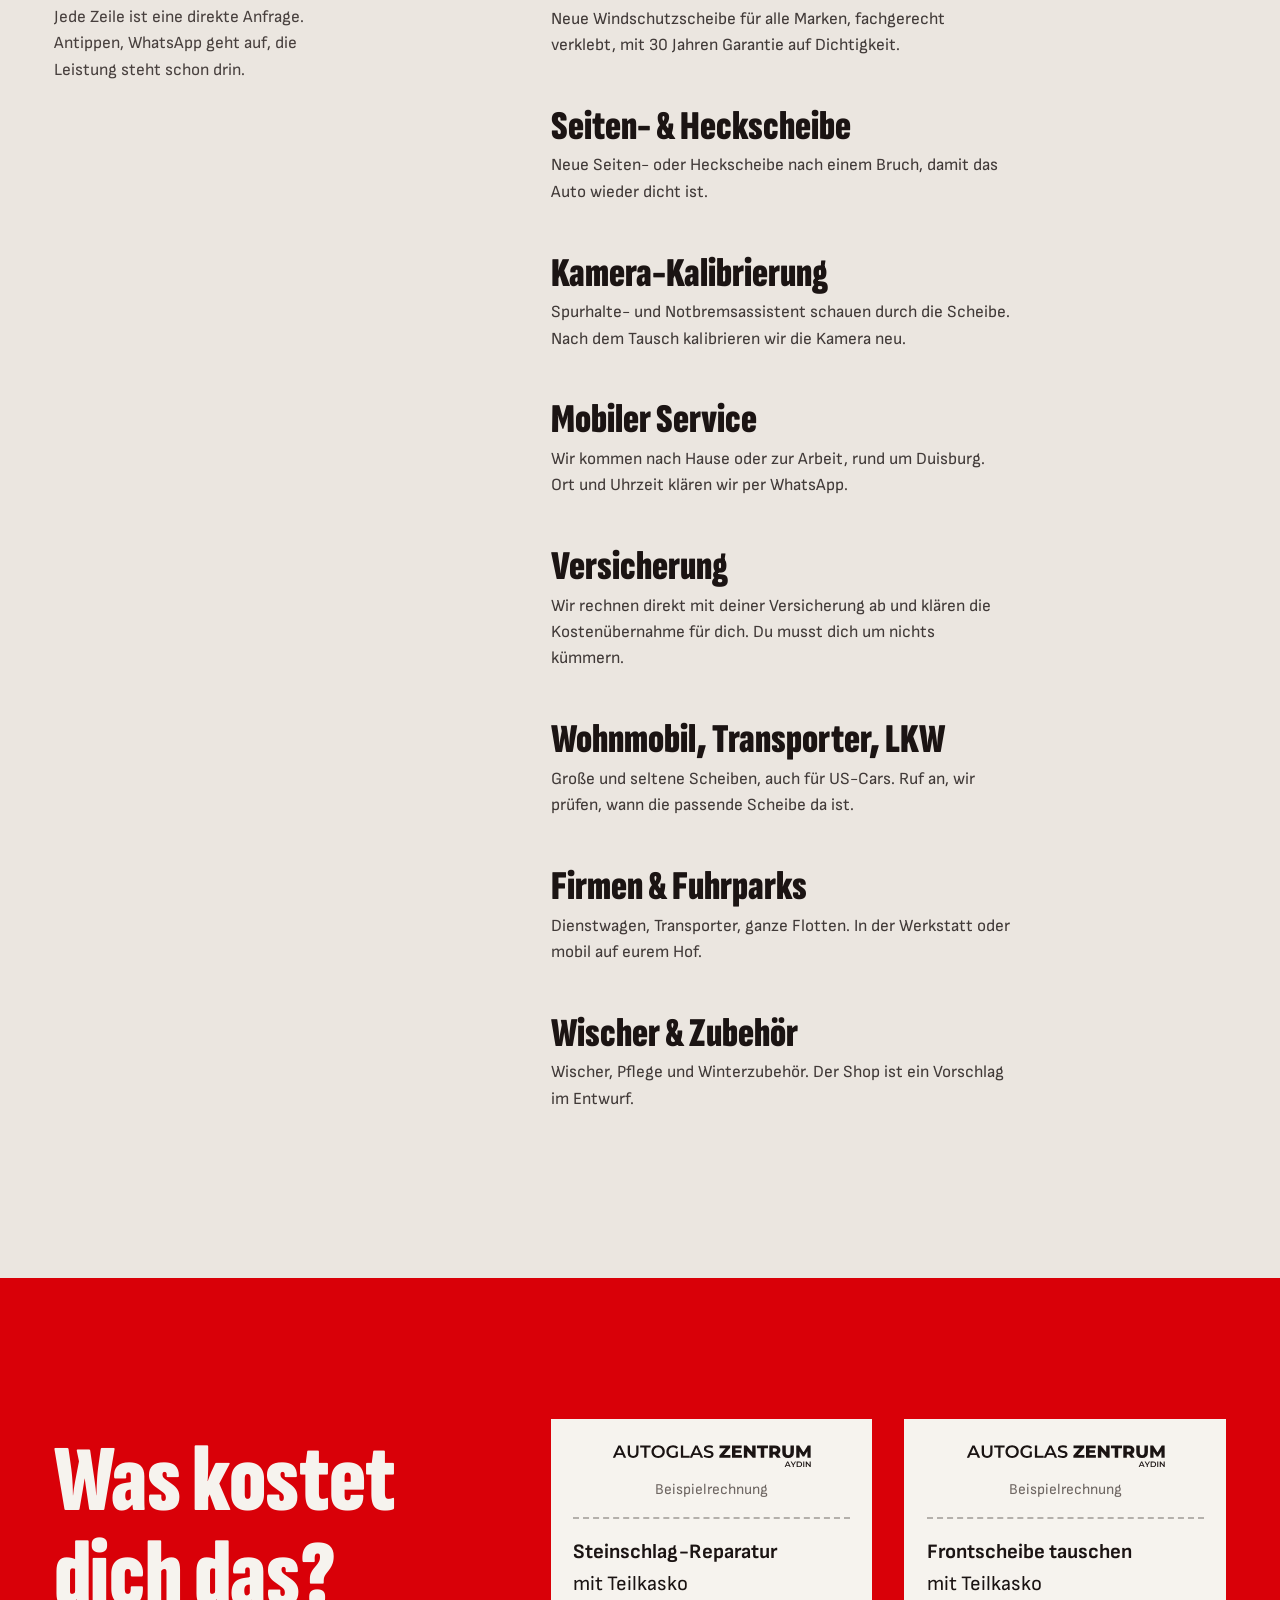
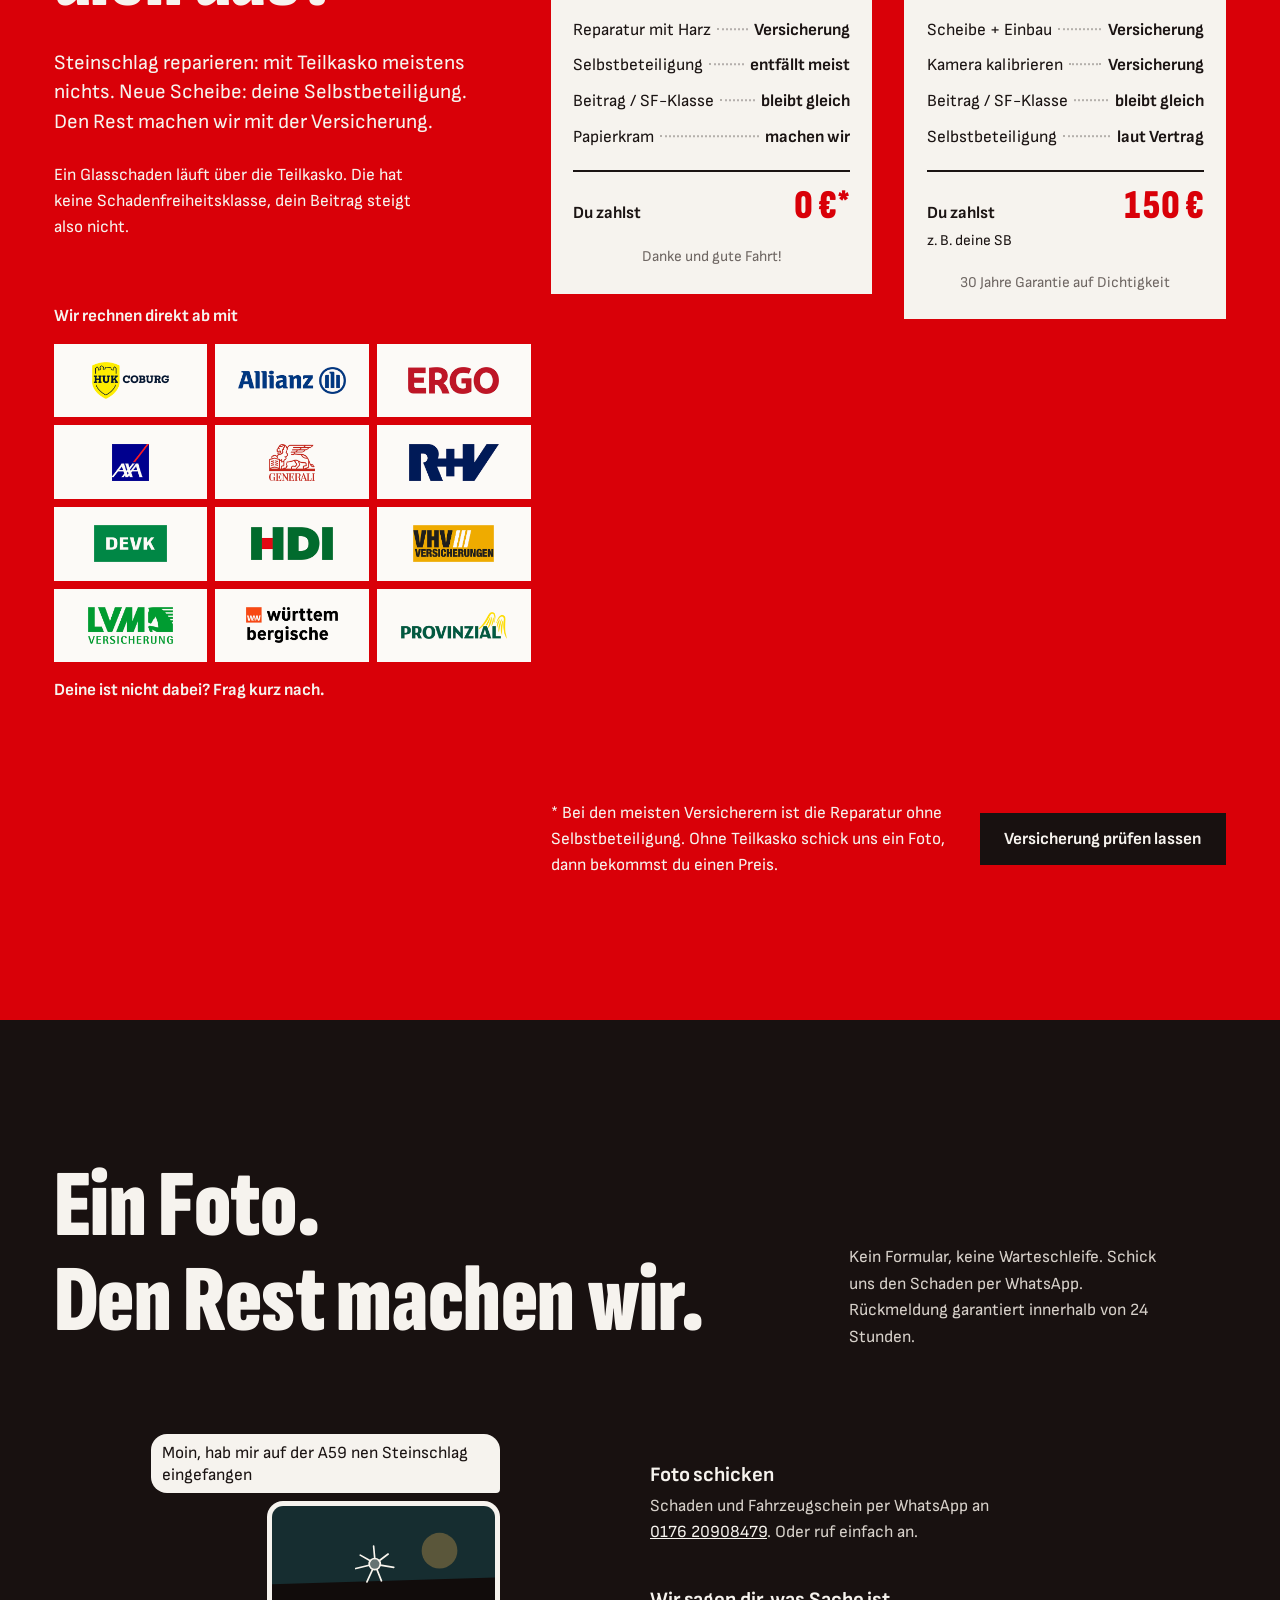
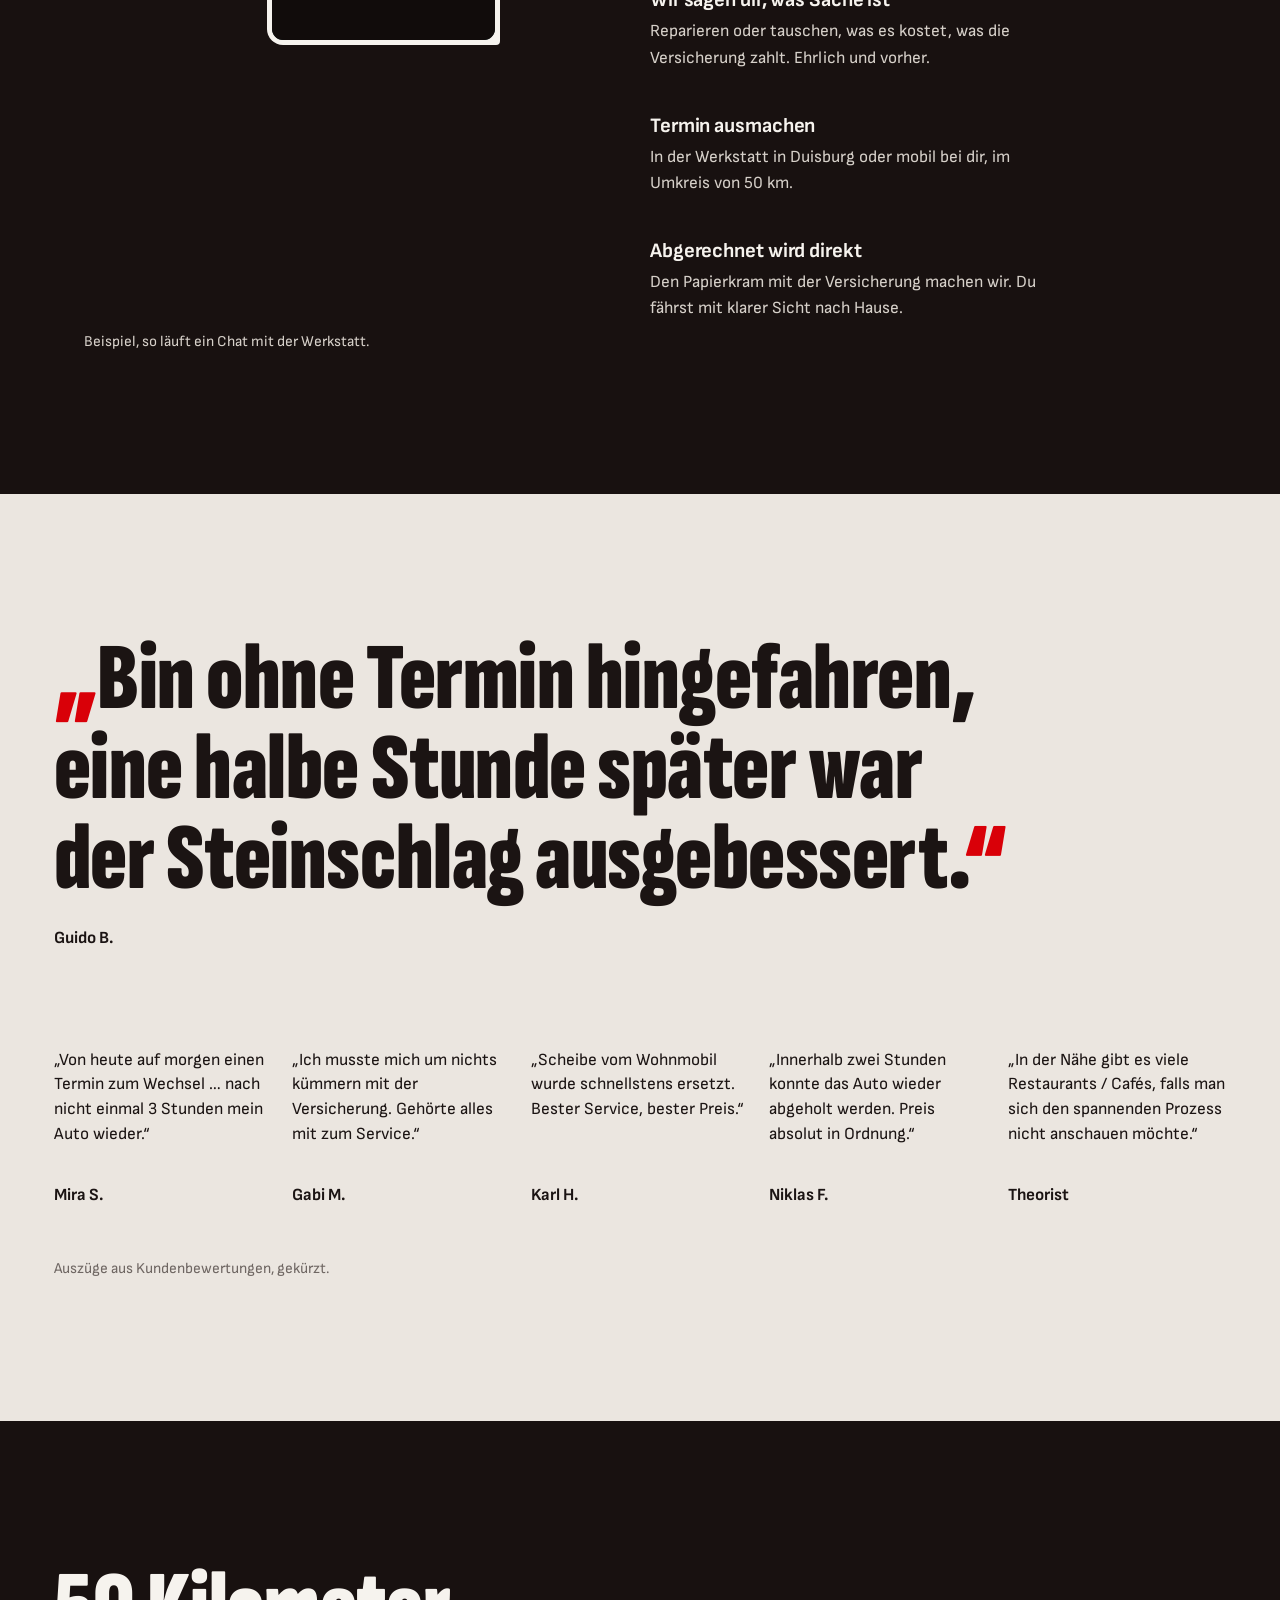
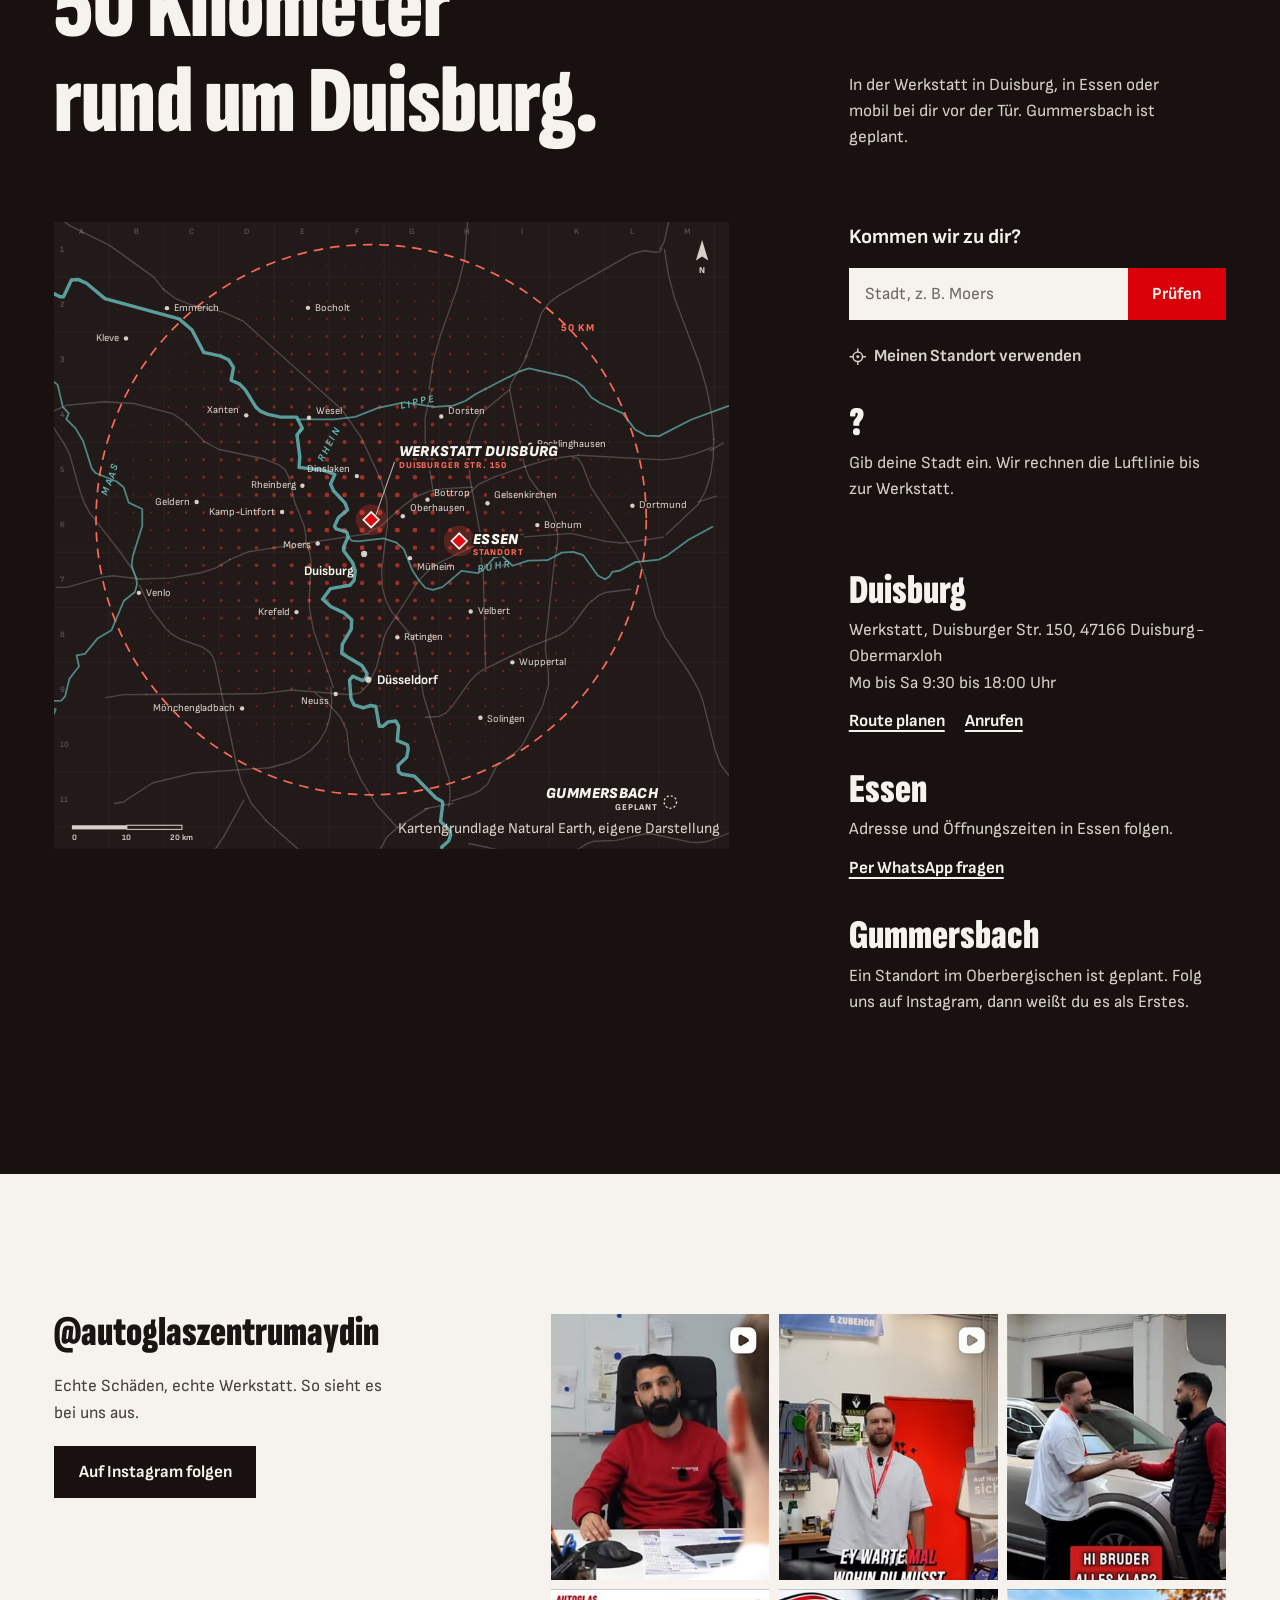
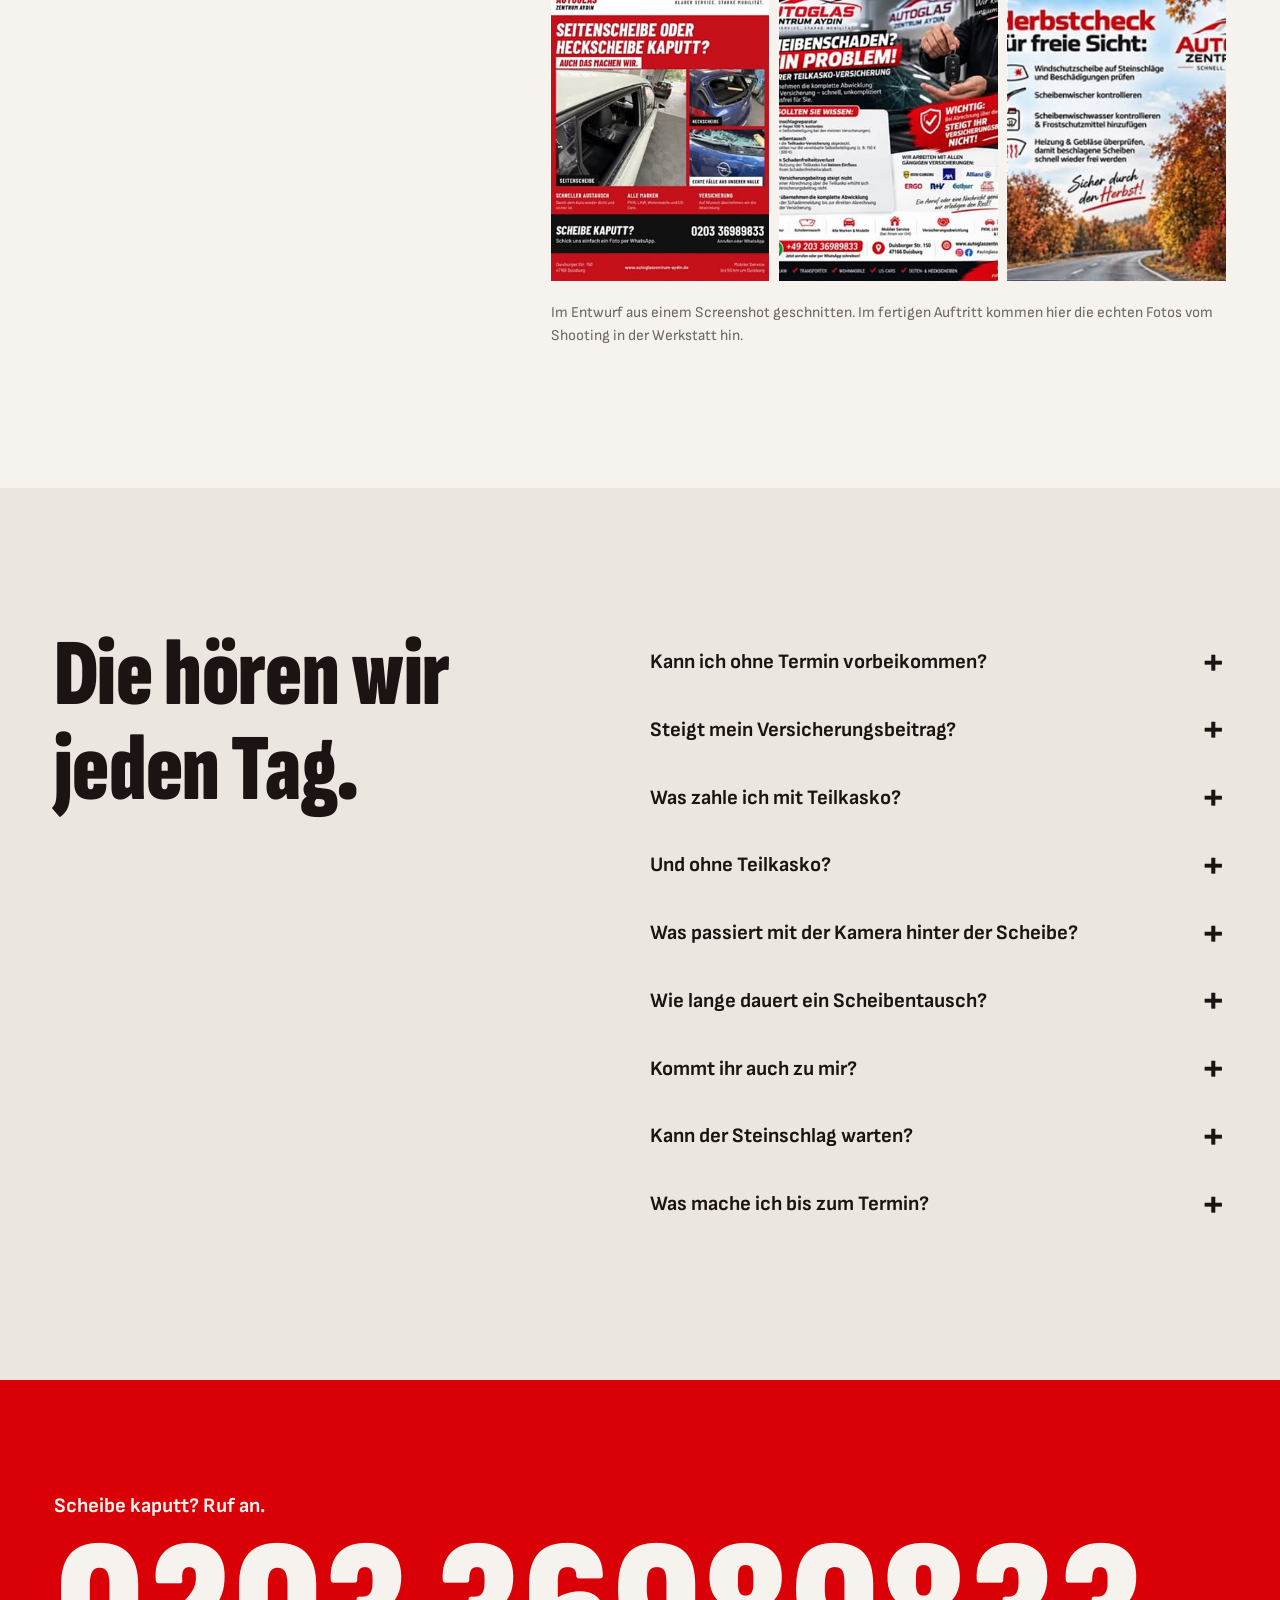
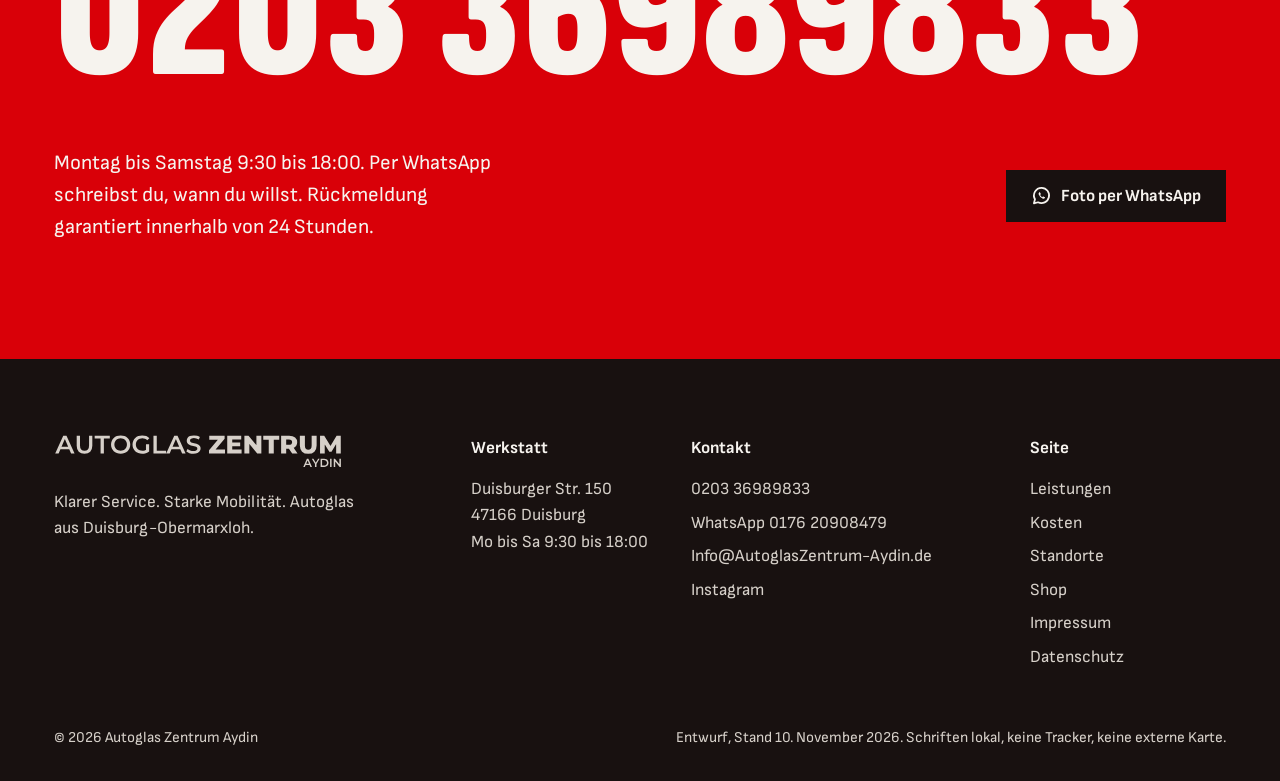
==== commit 484a5f62: "Hallmark-Abschlussprüfung: Befunde behoben Unabhängige Prüfung mit frischem Blick (Ergebnis: fix), u" ====
--- a/index.html
+++ b/index.html
@@ -262,7 +262,7 @@
             <div class="regler">
               <output for="groesse" class="zahl" data-groesse-wert>6<small>mm</small></output>
               <input type="range" id="groesse" min="1" max="40" value="6" step="1" data-groesse aria-describedby="groesse-hinweis">
-              <div class="regler__skala" id="groesse-hinweis"><span>1 mm</span><span>2-Euro-Münze ≈ 26 mm</span><span>40 mm</span></div>
+              <div class="regler__skala" id="groesse-hinweis"><span>1&nbsp;mm</span><span>2-Euro-Münze ≈ 26&nbsp;mm</span><span>40&nbsp;mm</span></div>
             </div>
           </div>
         </div>
@@ -383,7 +383,7 @@
 <section class="sektion asphalt ablauf" id="ablauf" aria-labelledby="ablauf-titel">
   <div class="wrap">
     <div class="ablauf__kopf">
-      <h2 class="h2" id="ablauf-titel" data-auftritt>Ein Foto. Den Rest machen wir.</h2>
+      <h2 class="h2" id="ablauf-titel" data-auftritt>Ein Foto.<br>Den Rest machen wir.</h2>
       <p data-auftritt style="--d:.1s">Kein Formular, keine Warteschleife. Schick uns den Schaden per WhatsApp. Rückmeldung garantiert innerhalb von 24 Stunden.</p>
     </div>
 
@@ -416,7 +416,7 @@
 <section class="sektion kreide-2 stimmen" aria-labelledby="stimmen-titel">
   <div class="wrap">
     <div class="stimmen__gross" data-auftritt>
-      <h2 class="zwischentitel" id="stimmen-titel">Was Kunden sagen</h2>
+      <h2 class="sr-only" id="stimmen-titel">Was Kunden sagen</h2>
       <blockquote>
         <p>Bin ohne Termin hingefahren, eine halbe Stunde später war der Steinschlag ausgebessert.</p>
         <footer>Guido B.</footer>
@@ -485,7 +485,7 @@
 <section class="sektion kreide insta" aria-labelledby="insta-titel">
   <div class="wrap">
     <div class="insta__kopf" data-auftritt>
-      <h2 class="zwischentitel" id="insta-titel">Aus der Werkstatt</h2>
+      <h2 class="sr-only" id="insta-titel">Aus der Werkstatt</h2>
       <a class="handle" href="https://www.instagram.com/autoglaszentrumaydin/" rel="noopener">@autoglaszentrum&shy;aydin</a>
       <p>Echte Schäden, echte Werkstatt. So sieht es bei uns aus.</p>
       <a class="btn btn--schwarz" style="justify-self:start" href="https://www.instagram.com/autoglaszentrumaydin/" rel="noopener"><span>Auf Instagram folgen</span></a>
@@ -528,7 +528,7 @@
     <h2 class="zwischentitel" id="schluss-titel">Scheibe kaputt? Ruf an.</h2>
     <a class="schluss__nummer zahl" href="tel:+4920336989833">0203 36989833</a>
     <div class="schluss__unten">
-      <p>Per WhatsApp schreibst du, wann du willst. Rückmeldung garantiert innerhalb von 24 Stunden.</p>
+      <p>Montag bis Samstag 9:30 bis 18:00. Per WhatsApp schreibst du, wann du willst. Rückmeldung garantiert innerhalb von 24 Stunden.</p>
       <a class="btn btn--schwarz" href="https://wa.me/4917620908479?text=Hallo%2C%20ich%20habe%20einen%20Glasschaden%20und%20schicke%20euch%20ein%20Foto." data-wa><span><svg aria-hidden="true"><use href="#i-chat"/></svg>Foto per WhatsApp</span></a>
     </div>
   </div>
--- a/assets/css/site.css
+++ b/assets/css/site.css
@@ -207,7 +207,7 @@
   display: flex; align-items: center; justify-content: space-between; gap: 1rem;
   min-height: 2.35rem;
 }
-.status { color: var(--kreide); }
+.status { color: var(--kreide); white-space: nowrap; }
 .statusbar__rechts { display: flex; gap: 1.5rem; align-items: center; }
 .statusbar a { text-decoration: none; color: var(--kreide-3); }
 .statusbar a:hover { color: var(--kreide); }
@@ -229,7 +229,8 @@
   display: none;
 }
 .nav { margin-left: auto; }
-.nav ul { display: flex; gap: clamp(1rem, 2vw, 2rem); list-style: none; margin: 0; padding: 0; }
+.nav ul { display: flex; align-items: center; gap: clamp(1rem, 2vw, 2rem); list-style: none; margin: 0; padding: 0; }
+.nav li { display: flex; }
 .nav .nav__shop { display: inline-flex; align-items: center; gap: .4rem; }
 .nav__shop svg, .kopf__shop svg { width: 1.2rem; height: 1.2rem; flex: none; }
 .kopf__shop { display: none; }
@@ -261,6 +262,9 @@
 }
 
 @media (max-width: 420px) {
+  .kopf .wrap { gap: .75rem; }
+  .statusbar__rechts { gap: .9rem; }
+  .statusbar .zahl { display: none; }
   .kopf .logo { width: 8.75rem; }
   .kopf__shop + .menu-knopf, .korb-knopf + .menu-knopf { margin-left: .9rem; }
 }
@@ -381,7 +385,7 @@
 .test {
   margin-top: clamp(2.5rem, 5vw, 4.5rem);
   display: grid; grid-template-columns: minmax(0, 1.05fr) minmax(0, 1fr); gap: clamp(1.5rem, 3.5vw, 3.5rem);
-  align-items: stretch;
+  align-items: start;
 }
 .test__buehne {
   background: var(--asphalt); color: var(--kreide);
@@ -417,7 +421,7 @@
   clip-path: polygon(25% 0, 100% 0, 75% 100%, 0 100%);
 }
 input[type="range"]::-moz-range-thumb { width: 1.5rem; height: 1.85rem; background: var(--kreide); border: 0; border-radius: 0; clip-path: polygon(25% 0, 100% 0, 75% 100%, 0 100%); }
-.regler__skala { display: flex; justify-content: space-between; font-size: var(--t-klein); color: var(--kreide-3); font-family: var(--f-cond); font-weight: 400; }
+.regler__skala { display: flex; justify-content: space-between; gap: .5rem; text-align: center; font-size: var(--t-klein); color: var(--kreide-3); font-family: var(--f-cond); font-weight: 400; }
 
 .wahl { display: grid; grid-template-columns: minmax(0, 1fr) minmax(0, 1fr); border: 2px solid var(--asphalt-3); }
 .wahl input { position: absolute; opacity: 0; pointer-events: none; }
@@ -430,7 +434,7 @@
 
 .urteil {
   background: var(--kreide-2); padding: clamp(1.5rem, 3vw, 2.75rem);
-  display: grid; align-content: space-between; gap: 2rem;
+  display: grid; align-content: start; gap: 2rem;
   position: relative; overflow: hidden;
 }
 .urteil[data-art="tausch"] { background: var(--rot); color: var(--kreide); }
@@ -707,8 +711,8 @@
    FAQ
    ========================================================================== */
 .faq .wrap { display: grid; grid-template-columns: repeat(12, minmax(0, 1fr)); gap: 1.25rem; }
-.faq__kopf { grid-column: 1 / span 4; }
-.faq__liste { grid-column: 6 / -1; }
+.faq__kopf { grid-column: 1 / span 6; }
+.faq__liste { grid-column: 7 / -1; }
 .faq summary {
   list-style: none; cursor: pointer; display: flex; justify-content: space-between; align-items: center; gap: 1.5rem;
   padding: 1.35rem 0; font-family: var(--f-cond); font-weight: 700; font-size: var(--t-lead); line-height: 1.15;
@@ -789,7 +793,7 @@
   .urteil dl div { padding: .3rem 0; }
   /* Leistungen als kompakte Liste */
   .leistungen__kopf > div { gap: 1rem; margin-bottom: .5rem; }
-  .liste a { padding: .8rem 0 .85rem; gap: .2rem; }
+  .liste a { padding: .8rem 1rem .85rem; gap: .2rem; }
   /* Kosten: Bons untereinander und kleiner */
   .kosten__kopf { gap: 1rem; padding-top: 0; }
   .kosten__satz { display: none; }
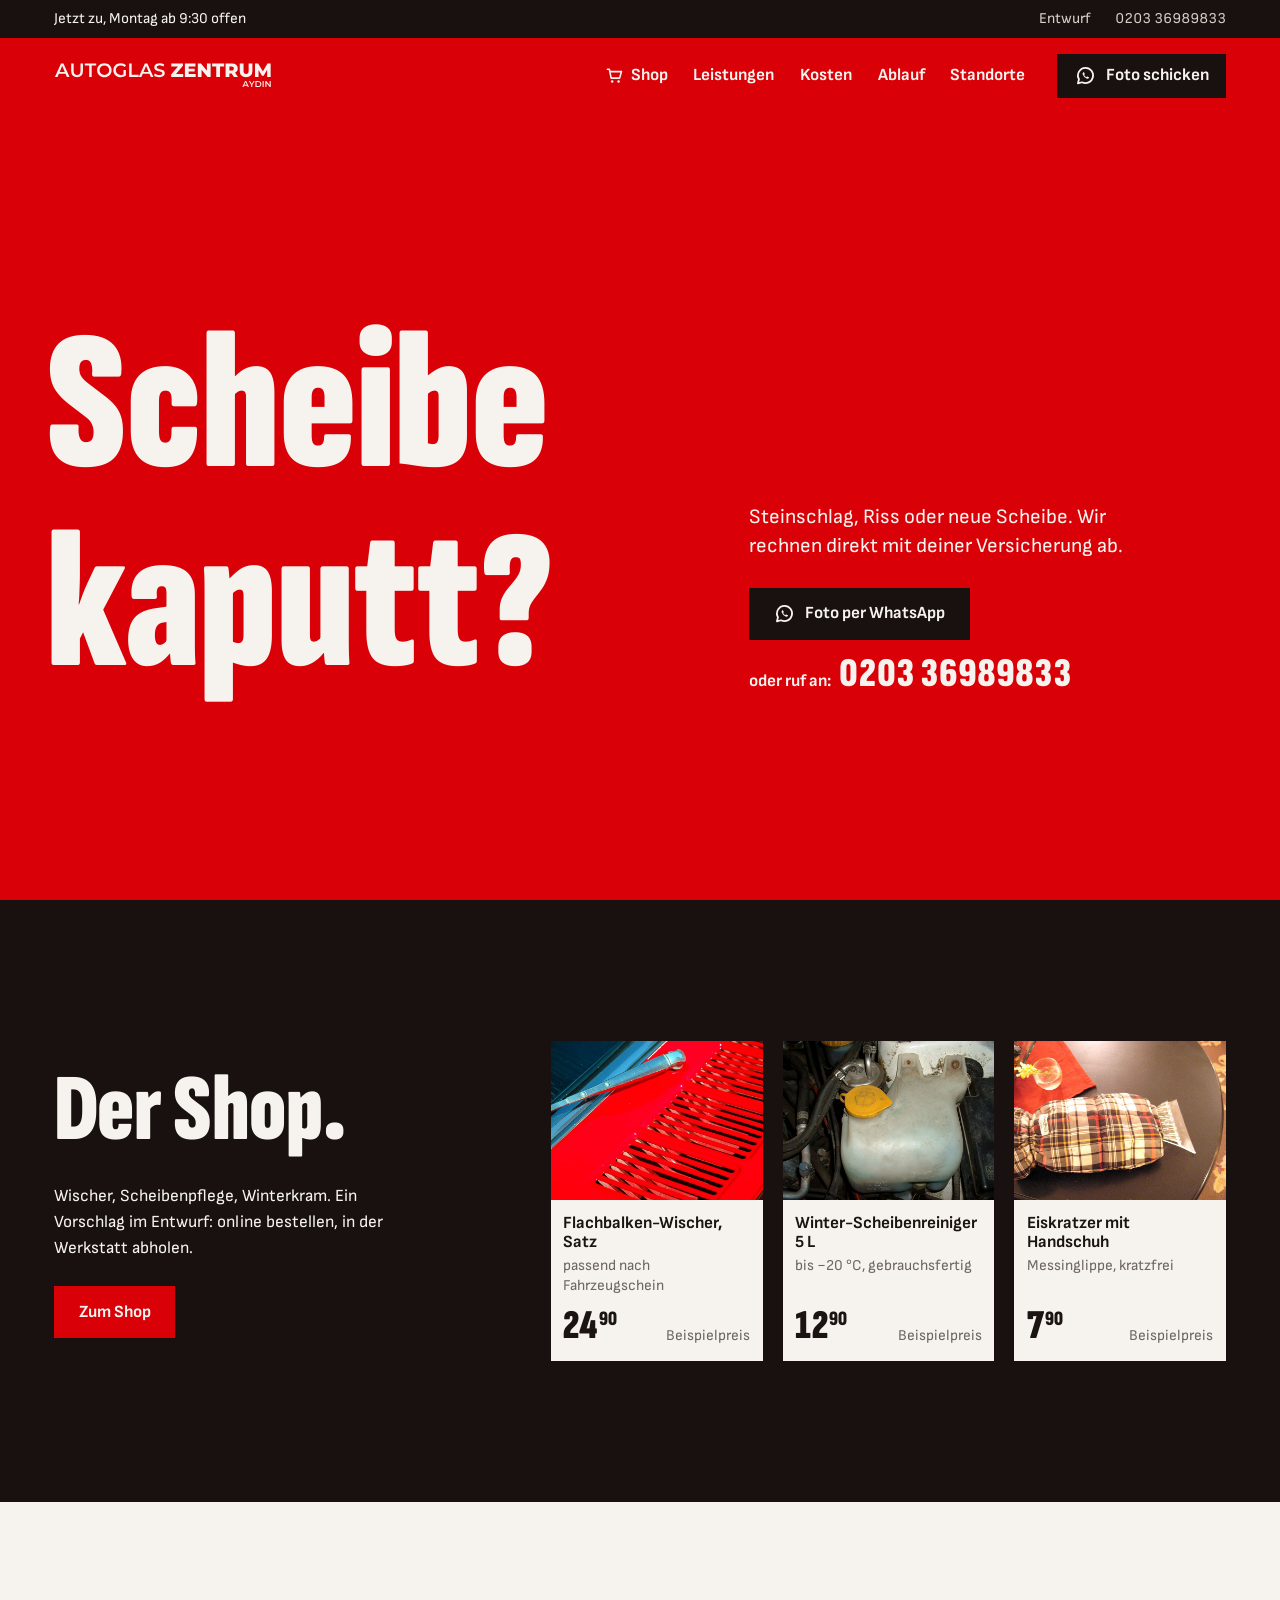
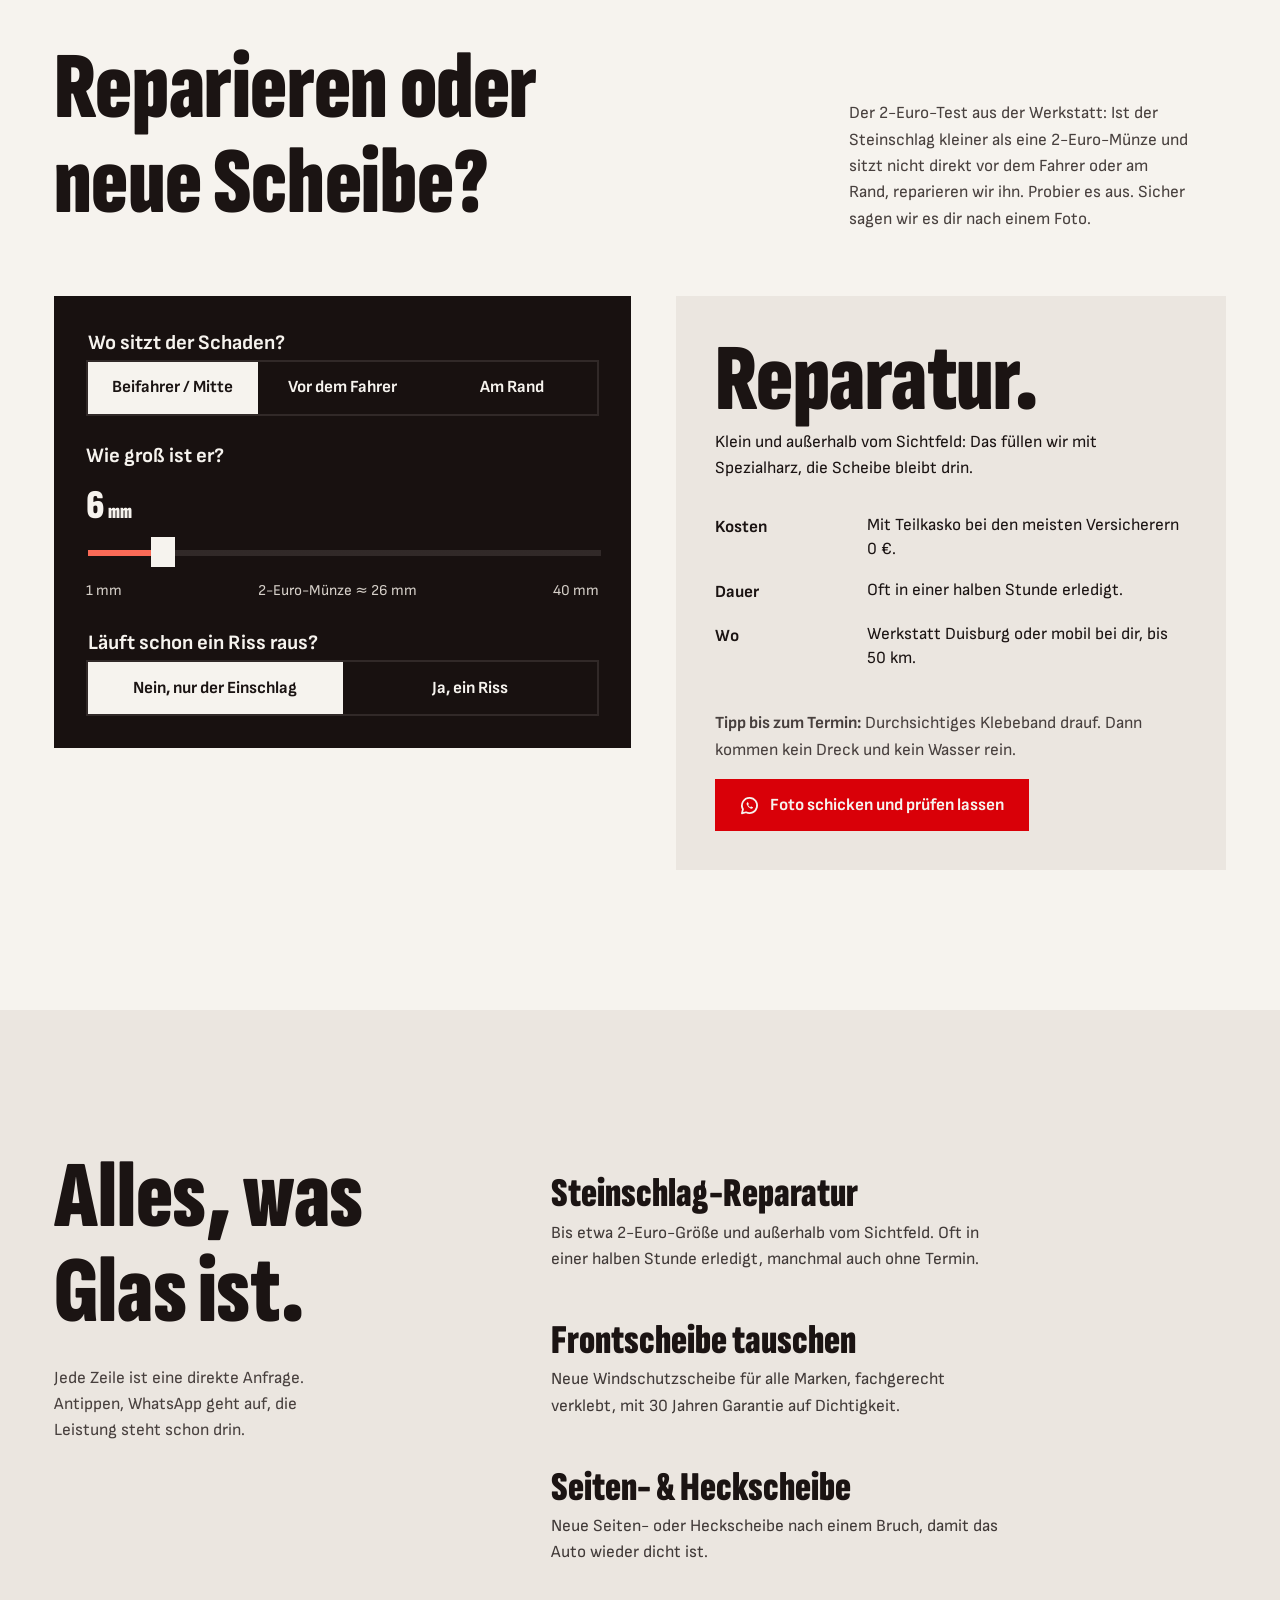
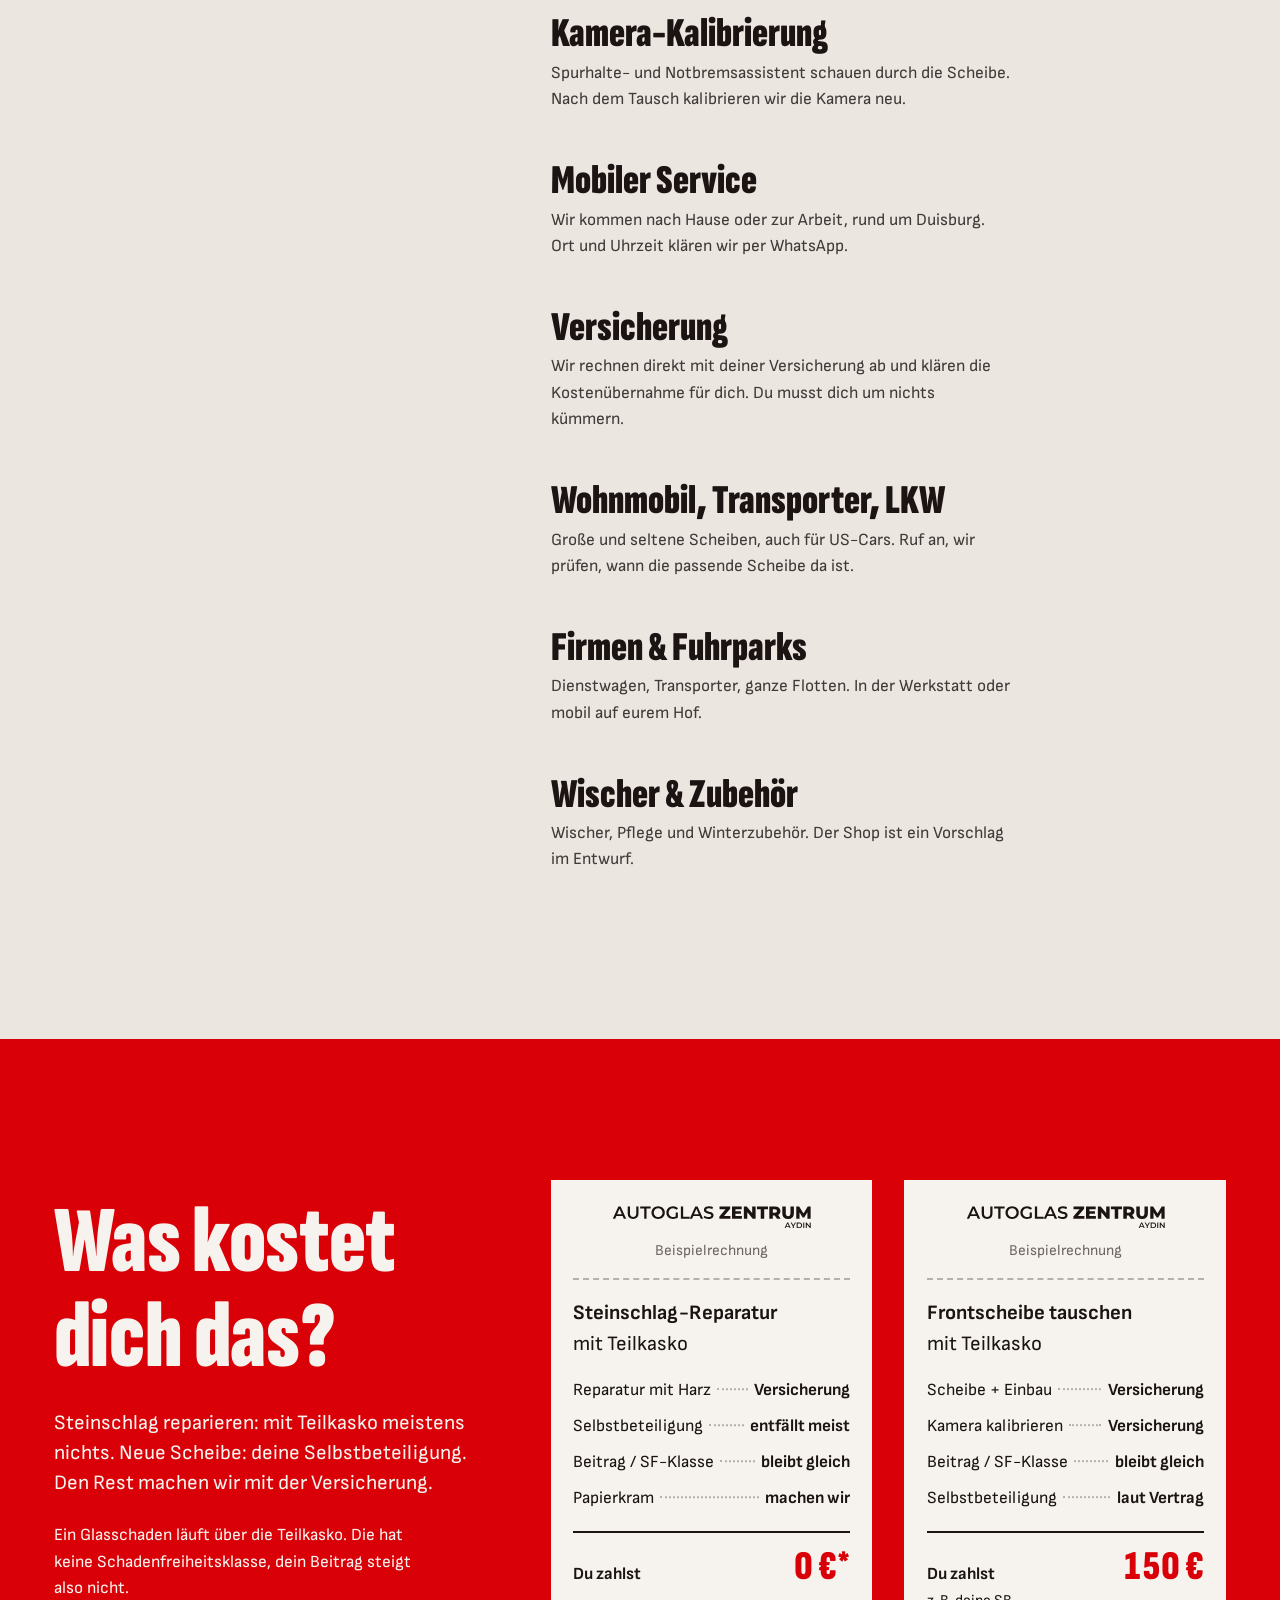
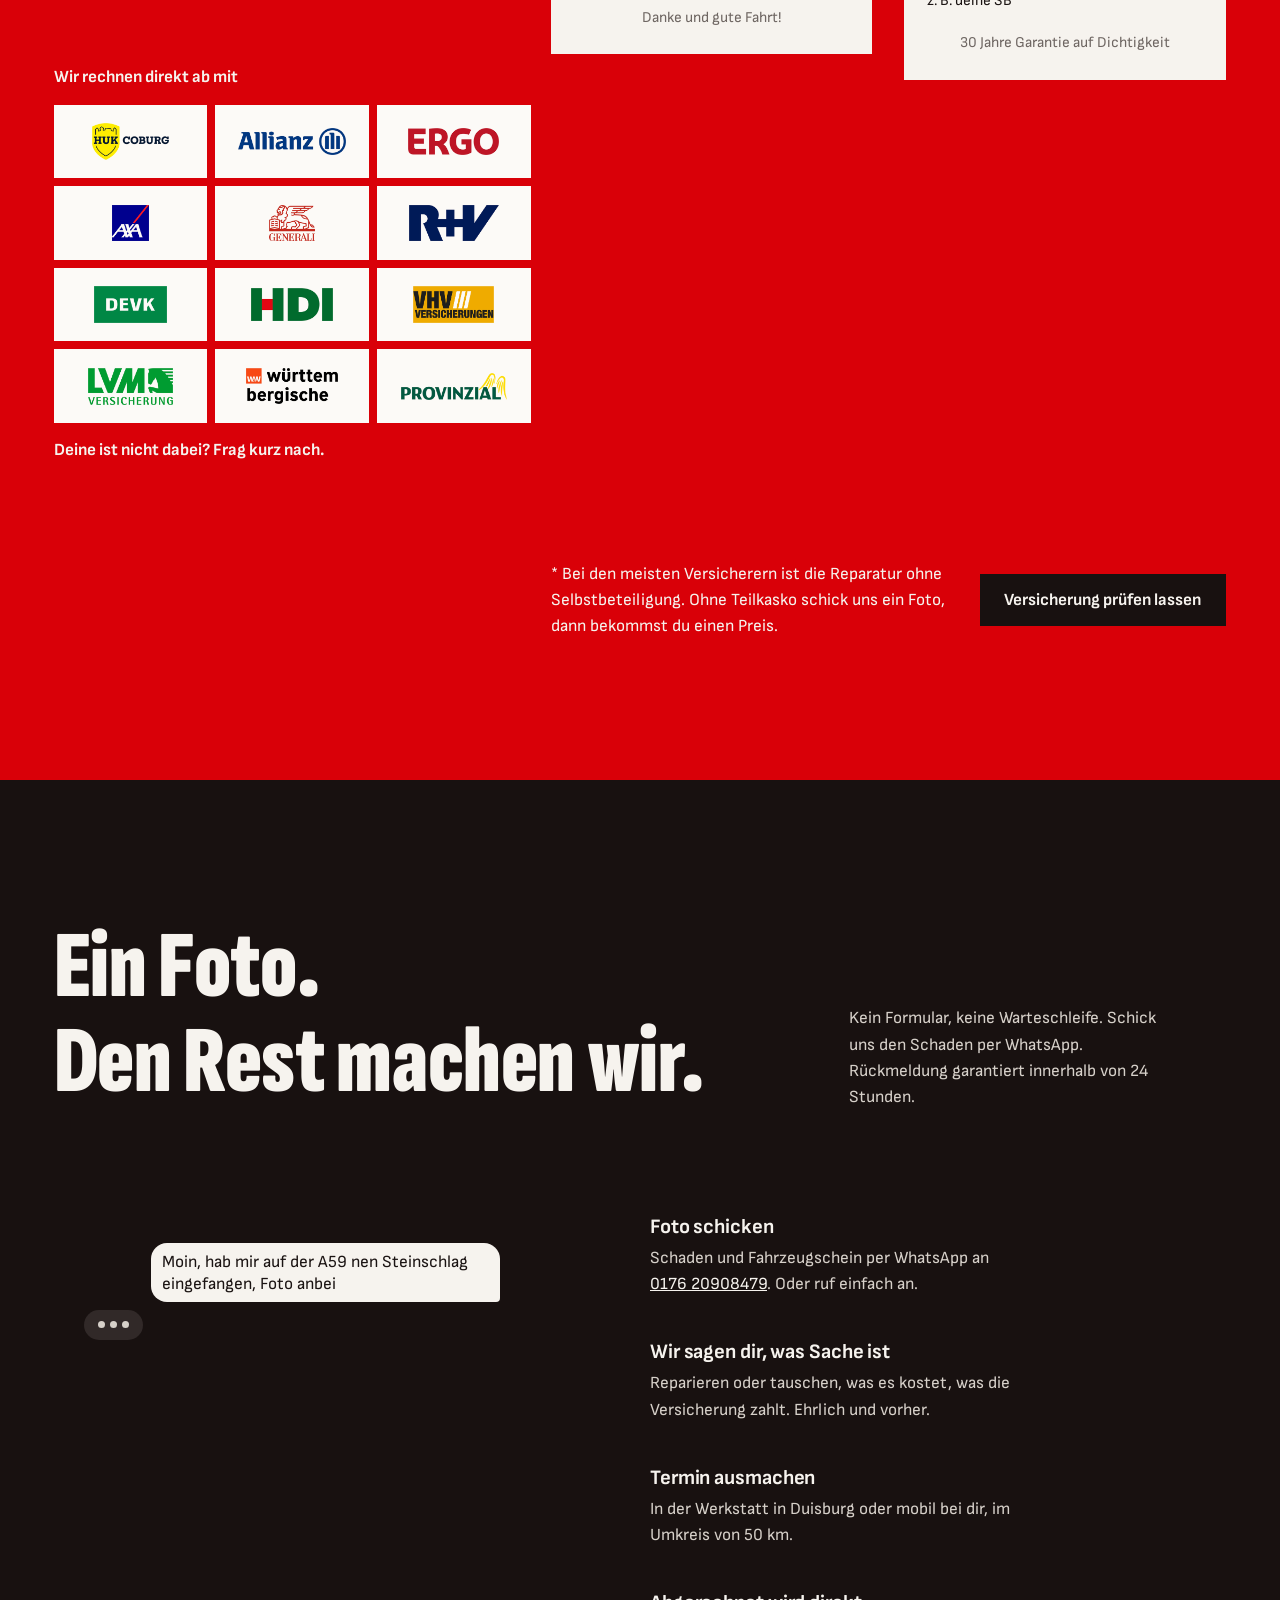
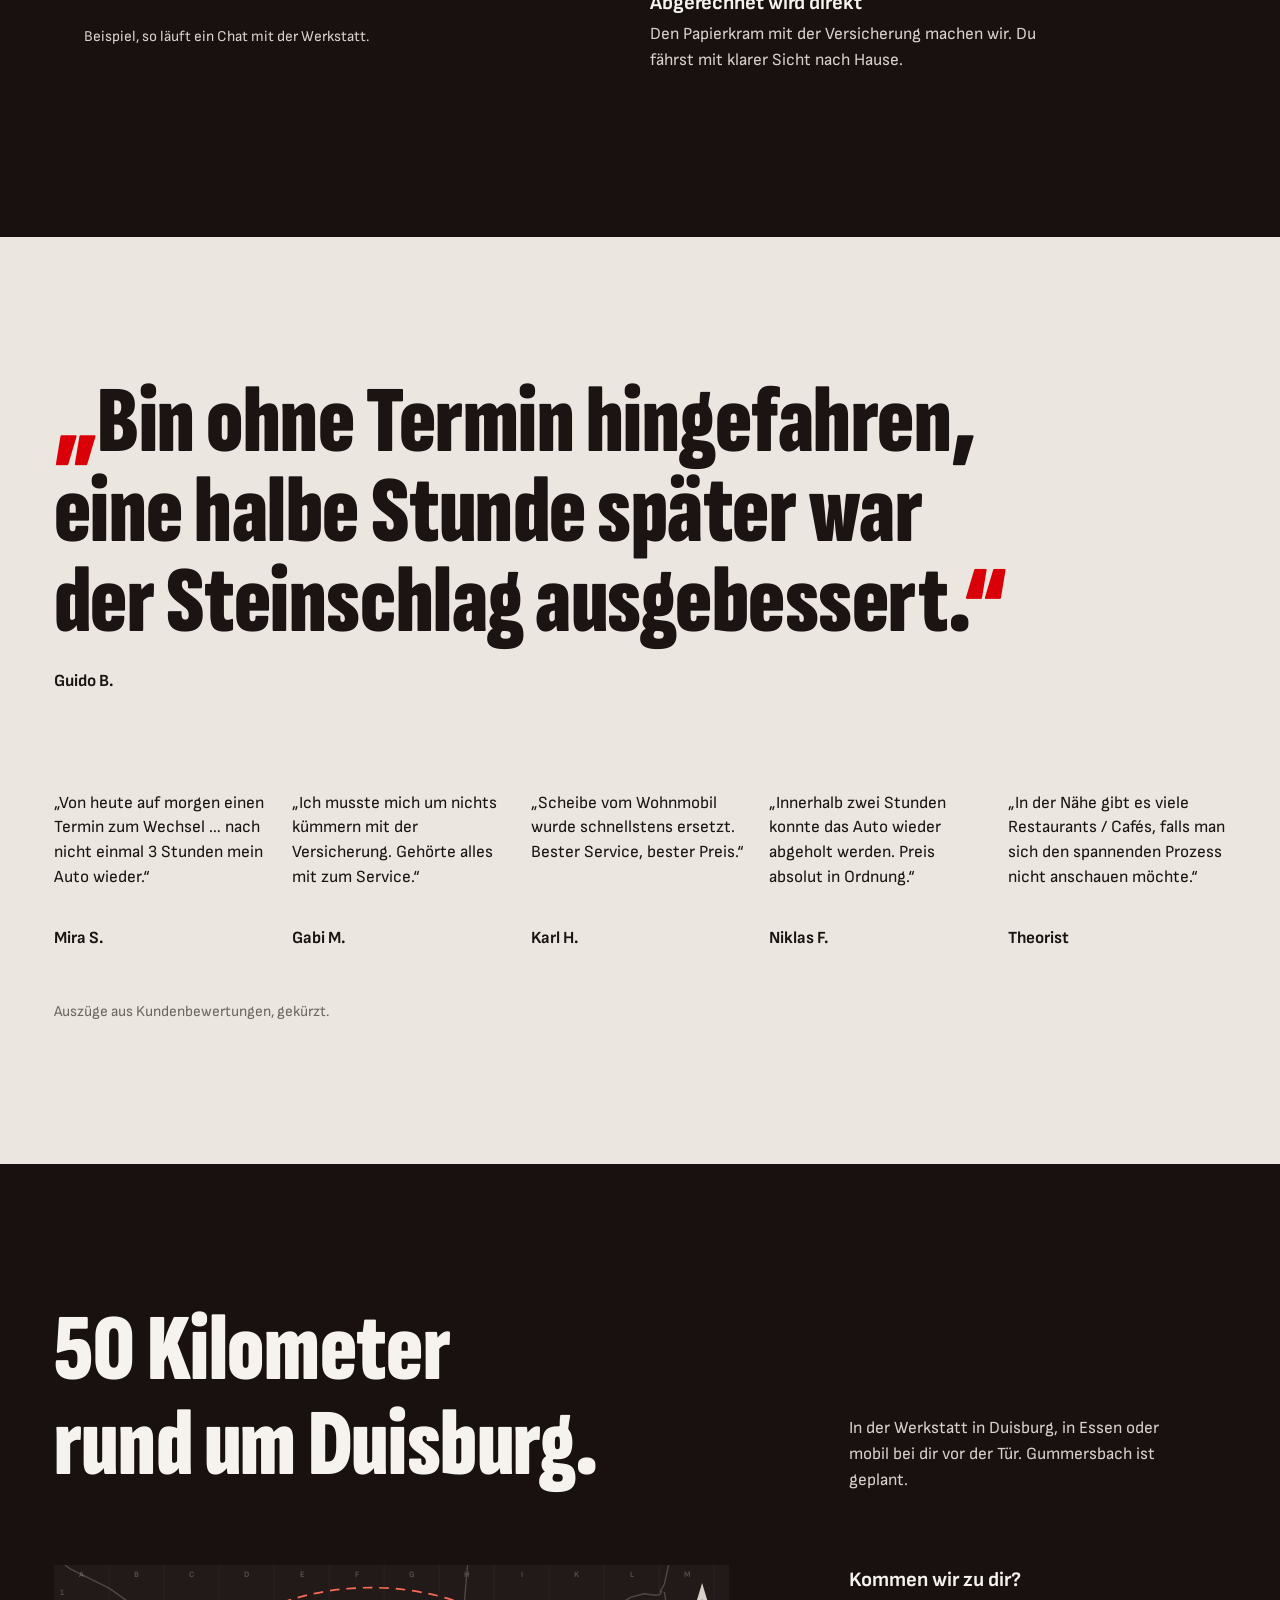
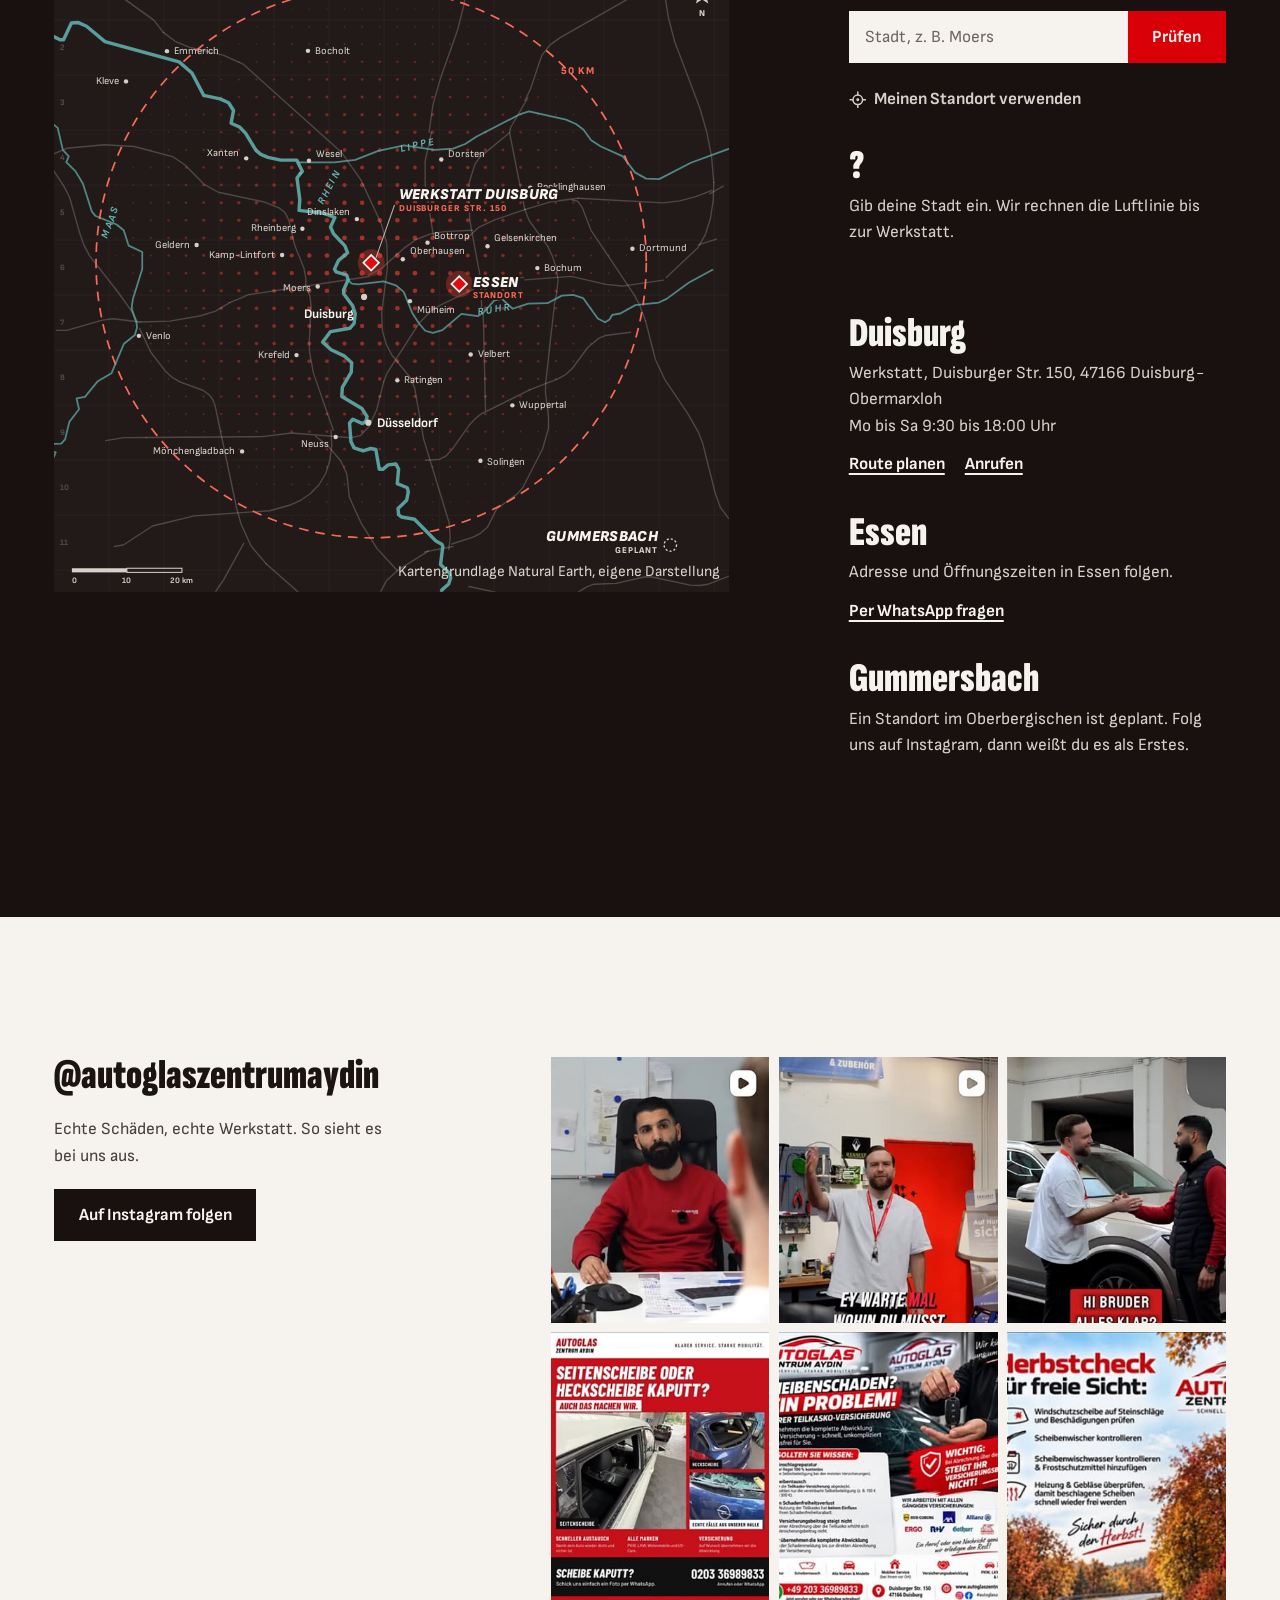
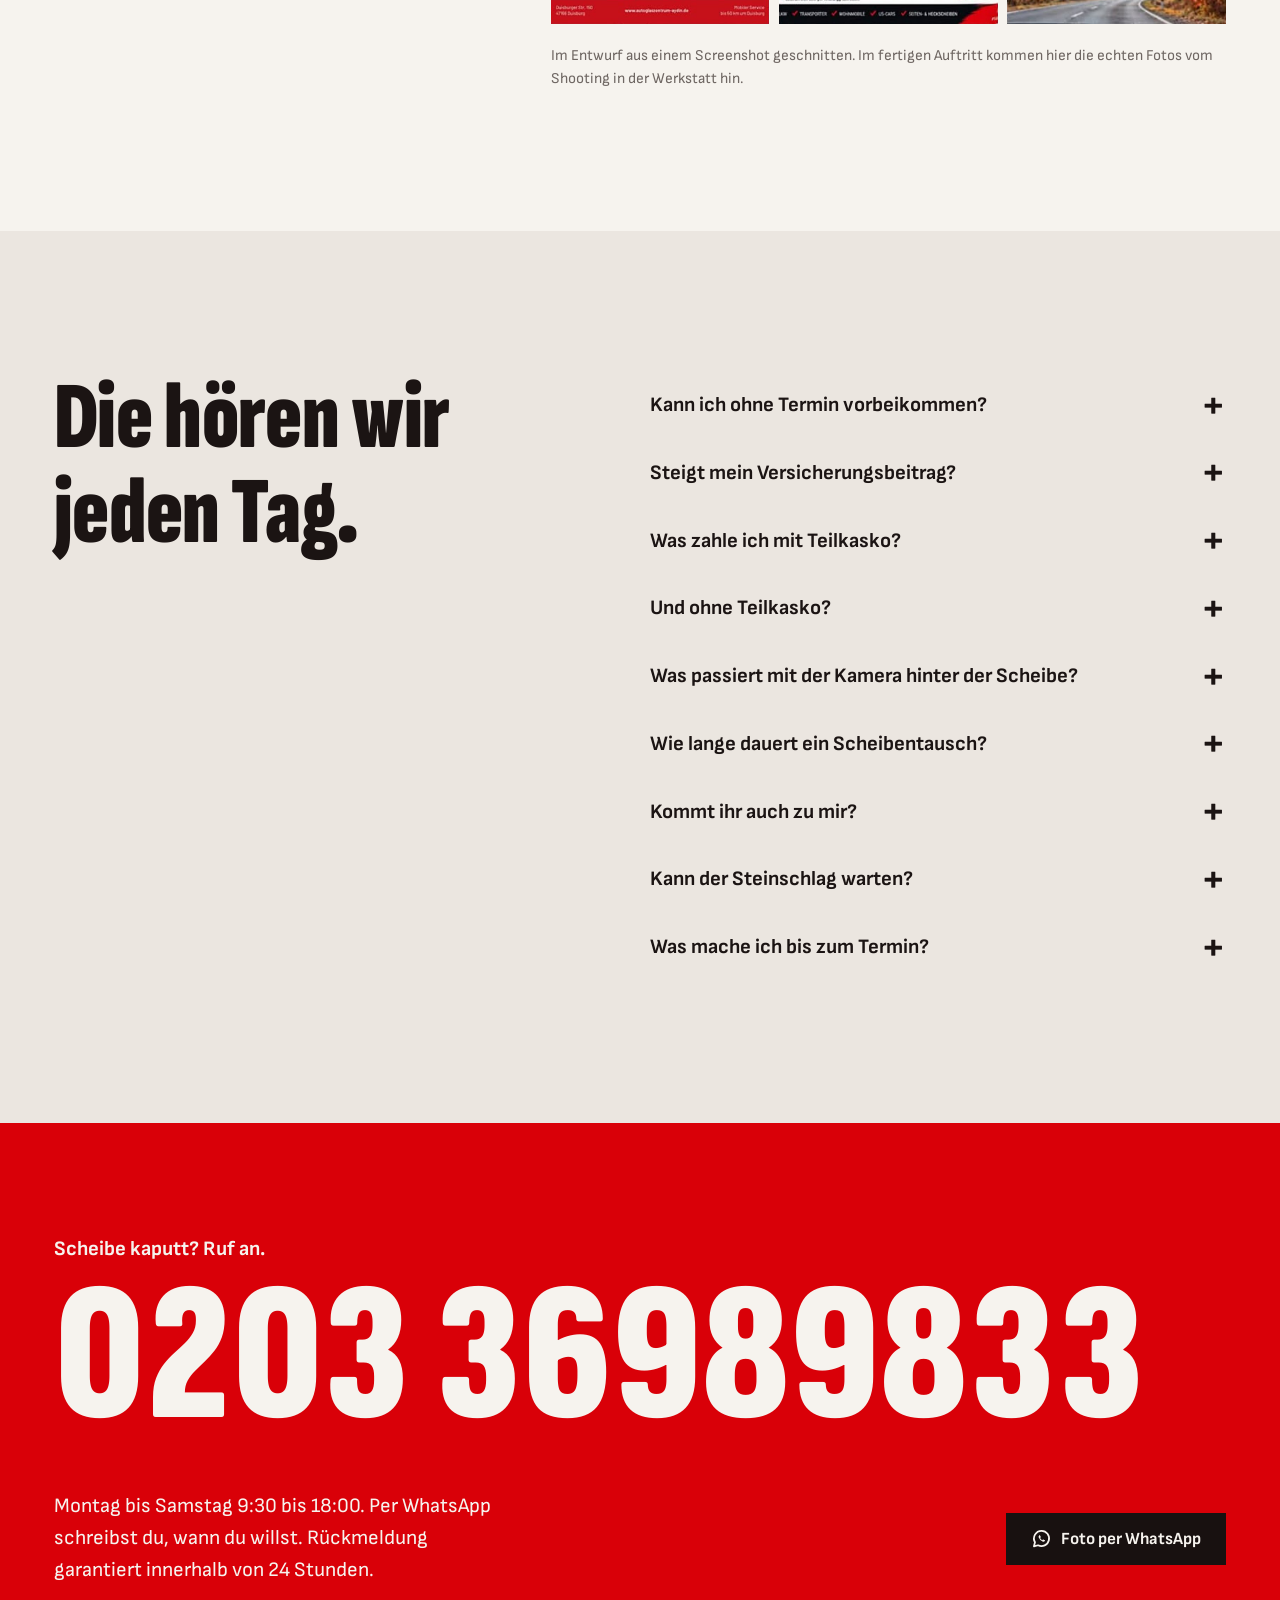
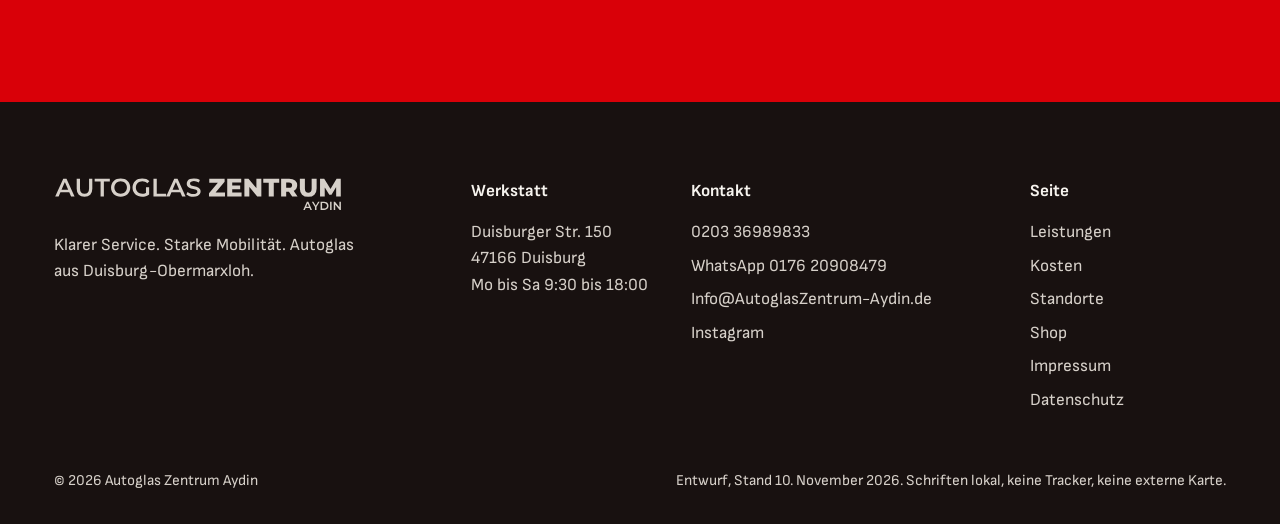
==== commit ff5f250c: "Alle gezeichneten Grafiken entfernt Auf Wunsch komplett raus, weil sie generiert wirken: - Startbild" ====
--- a/index.html
+++ b/index.html
@@ -38,14 +38,6 @@
 <symbol id="i-pin" viewBox="0 0 24 24"><path d="M12 21.2s6.6-5.9 6.6-11.2a6.6 6.6 0 0 0-13.2 0c0 5.3 6.6 11.2 6.6 11.2Z" fill="none" stroke="currentColor" stroke-width="2" stroke-linejoin="round"/><circle cx="12" cy="10" r="2.4" fill="currentColor"/></symbol>
 <symbol id="i-ziel" viewBox="0 0 24 24"><circle cx="12" cy="12" r="6.5" fill="none" stroke="currentColor" stroke-width="2"/><circle cx="12" cy="12" r="2" fill="currentColor"/><path d="M12 1.5v3.5M12 19v3.5M1.5 12H5M19 12h3.5" stroke="currentColor" stroke-width="2" stroke-linecap="round"/></symbol>
 <symbol id="i-korb" viewBox="0 0 24 24"><path d="M3 4h2.4l2.3 11.2h10.6L20.6 7H7" fill="none" stroke="currentColor" stroke-width="2" stroke-linejoin="round" stroke-linecap="round"/><circle cx="9" cy="19.5" r="1.6" fill="currentColor"/><circle cx="17" cy="19.5" r="1.6" fill="currentColor"/></symbol>
-<symbol id="p-wischer" viewBox="0 0 120 90"><g stroke="currentColor" fill="none" stroke-width="2.5" stroke-linecap="round" stroke-linejoin="round"><path d="M8 62C40 52 80 48 112 50" stroke-width="7"/><path d="M10 68C42 58 80 54 110 56" stroke-width="1.6"/><path d="M14 58C44 49 78 45 106 47" stroke-width="1.6" opacity=".5"/><rect x="52" y="44" width="16" height="10" rx="2" fill="currentColor"/><path d="M60 46 92 14"/><path d="M88 12l8 4"/></g></symbol>
-<symbol id="p-heckwischer" viewBox="0 0 120 90"><g stroke="currentColor" fill="none" stroke-width="2.5" stroke-linecap="round" stroke-linejoin="round"><path d="M30 66C50 58 72 56 92 58" stroke-width="6"/><rect x="54" y="52" width="12" height="9" rx="2" fill="currentColor"/><path d="M60 55 40 22"/><circle cx="38" cy="19" r="5"/></g></symbol>
-<symbol id="p-kanister" viewBox="0 0 120 90"><g stroke="currentColor" fill="none" stroke-width="2.5" stroke-linecap="round" stroke-linejoin="round"><path d="M36 22h44l8 10v50H32V30Z"/><path d="M62 22V14h12v8"/><path d="M40 22c0-7 4-10 10-10h4" /><path d="M32 46h56M32 66h56"/><path d="M44 56h20" stroke-width="4"/></g></symbol>
-<symbol id="p-kratzer" viewBox="0 0 120 90"><g stroke="currentColor" fill="none" stroke-width="2.5" stroke-linecap="round" stroke-linejoin="round"><path d="M14 70 30 42h26l6 28Z"/><path d="M14 70h48" stroke-width="5"/><path d="M56 42c8-12 16-20 30-20 14 0 22 8 22 20 0 14-10 24-26 28-8 2-14 2-20 0"/><path d="M78 30c2 6 2 12-2 18M92 30c2 8 0 16-6 22"/></g></symbol>
-<symbol id="p-spray" viewBox="0 0 120 90"><g stroke="currentColor" fill="none" stroke-width="2.5" stroke-linecap="round" stroke-linejoin="round"><rect x="44" y="26" width="30" height="58" rx="5"/><path d="M50 26v-8h18v8"/><path d="M56 18v-6h10"/><path d="M78 10l10-4M78 14h12M78 18l10 4" stroke-width="1.8"/><path d="M44 44h30M44 66h30"/></g></symbol>
-<symbol id="p-flasche" viewBox="0 0 120 90"><g stroke="currentColor" fill="none" stroke-width="2.5" stroke-linecap="round" stroke-linejoin="round"><path d="M50 30h20v6l6 8v40H44V44l6-8Z"/><rect x="52" y="16" width="16" height="14" rx="2"/><path d="M44 56h32"/><path d="M52 66h16" stroke-width="4"/></g></symbol>
-<symbol id="p-abdeckung" viewBox="0 0 120 90"><g stroke="currentColor" fill="none" stroke-width="2.5" stroke-linecap="round" stroke-linejoin="round"><path d="M26 22C50 16 70 16 94 22L108 70C76 78 44 78 12 70Z"/><path d="M26 22 12 70M94 22l14 48" stroke-dasharray="3 5"/><path d="M20 46C46 40 74 40 100 46" opacity=".6"/><path d="M8 72 2 84M112 72l6 12"/></g></symbol>
-<symbol id="p-gutschein" viewBox="0 0 120 90"><g stroke="currentColor" fill="none" stroke-width="2.5" stroke-linecap="round" stroke-linejoin="round"><path d="M10 24h100v14a8 8 0 0 0 0 16v14H10V54a8 8 0 0 0 0-16Z"/><path d="M40 24v44" stroke-dasharray="3 5"/><path d="M54 40h40M54 52h28"/><path d="M22 40l8 6-8 6" /></g></symbol>
 </svg>
 <a class="skip" href="#inhalt">Zum Inhalt springen</a>
 
@@ -105,66 +97,6 @@
   <div class="wrap">
     <h1 class="hero__titel display" id="hero-titel"><span>Scheibe</span> <span class="z2">kaputt?</span></h1>
 
-    <div class="scheibe" aria-hidden="true" data-scheibe>
-      <svg viewBox="0 0 1000 560" preserveAspectRatio="xMidYMid meet">
-        <defs>
-          <clipPath id="ws-clip"><path d="M120 30C380-4 620-4 880 30C905 33 920 48 928 70L994 470C999 500 985 520 955 524C650 560 350 560 45 524C15 520 1 500 6 470L72 70C80 48 95 33 120 30Z"/></clipPath>
-          <linearGradient id="ws-glas" x1="0" y1="0" x2="0" y2="1">
-            <stop offset="0" stop-color="oklch(0.33 0.035 215)"/>
-            <stop offset=".52" stop-color="oklch(0.22 0.025 220)"/>
-            <stop offset=".55" stop-color="oklch(0.16 0.012 40)"/>
-            <stop offset="1" stop-color="oklch(0.11 0.008 30)"/>
-          </linearGradient>
-          <linearGradient id="ws-keil" x1="0" y1="0" x2="0" y2="1">
-            <stop offset="0" stop-color="oklch(0.5 0.08 180)" stop-opacity=".55"/>
-            <stop offset="1" stop-color="oklch(0.5 0.08 180)" stop-opacity="0"/>
-          </linearGradient>
-          <filter id="ws-bokeh" x="-20%" y="-20%" width="140%" height="140%"><feGaussianBlur stdDeviation="7"/></filter>
-          <filter id="ws-bokeh-s" x="-50%" y="-50%" width="200%" height="200%"><feGaussianBlur stdDeviation="3"/></filter>
-        </defs>
-        <g clip-path="url(#ws-clip)">
-          <rect width="1000" height="560" fill="url(#ws-glas)"/>
-          <!-- Blick nach draußen: nasse Straße, Lichter -->
-          <path d="M0 318 L1000 300 L1000 560 L0 560Z" fill="oklch(0.13 0.008 30)"/>
-          <path d="M520 300 L250 560 L330 560 L528 300Z" fill="oklch(0.2 0.01 40)" opacity=".7"/>
-          <g stroke="oklch(0.85 0.02 80)" stroke-width="3" opacity=".35">
-            <path d="M524 304 L506 330"/><path d="M500 340 L478 372"/><path d="M470 386 L436 436"/><path d="M424 456 L380 520"/>
-          </g>
-          <g filter="url(#ws-bokeh)">
-            <circle cx="560" cy="296" r="12" fill="oklch(0.62 0.24 28)" opacity=".9"/>
-            <circle cx="598" cy="296" r="12" fill="oklch(0.62 0.24 28)" opacity=".9"/>
-            <circle cx="690" cy="292" r="8" fill="oklch(0.62 0.24 28)" opacity=".7"/>
-            <circle cx="712" cy="292" r="8" fill="oklch(0.62 0.24 28)" opacity=".7"/>
-            <circle cx="430" cy="300" r="16" fill="oklch(0.96 0.03 90)" opacity=".8"/>
-            <circle cx="470" cy="302" r="14" fill="oklch(0.96 0.03 90)" opacity=".75"/>
-            <circle cx="170" cy="190" r="22" fill="oklch(0.82 0.14 75)" opacity=".55"/>
-            <circle cx="300" cy="235" r="15" fill="oklch(0.82 0.14 75)" opacity=".5"/>
-            <circle cx="372" cy="262" r="10" fill="oklch(0.82 0.14 75)" opacity=".5"/>
-            <circle cx="820" cy="210" r="20" fill="oklch(0.82 0.14 75)" opacity=".45"/>
-            <circle cx="900" cy="150" r="28" fill="oklch(0.82 0.14 75)" opacity=".35"/>
-          </g>
-          <g filter="url(#ws-bokeh-s)" opacity=".55">
-            <rect x="548" y="330" width="62" height="160" fill="oklch(0.62 0.24 28)" opacity=".28"/>
-            <rect x="420" y="330" width="58" height="200" fill="oklch(0.96 0.03 90)" opacity=".12"/>
-          </g>
-          <!-- Farbkeil oben, Lichtreflex -->
-          <rect width="1000" height="110" fill="url(#ws-keil)"/>
-          <path d="M600 0 L760 0 L330 560 L170 560Z" fill="oklch(1 0 0)" opacity=".035"/>
-          <!-- Siebdruckrand mit Punktraster -->
-          <path d="M120 30C380-4 620-4 880 30C905 33 920 48 928 70L994 470C999 500 985 520 955 524C650 560 350 560 45 524C15 520 1 500 6 470L72 70C80 48 95 33 120 30Z" fill="none" stroke="oklch(0.08 0.005 30)" stroke-width="40"/>
-          <path transform="translate(500 280) scale(.968 .93) translate(-500 -280)" d="M120 30C380-4 620-4 880 30C905 33 920 48 928 70L994 470C999 500 985 520 955 524C650 560 350 560 45 524C15 520 1 500 6 470L72 70C80 48 95 33 120 30Z" fill="none" stroke="oklch(0.08 0.005 30)" stroke-width="6" stroke-dasharray="0 11" stroke-linecap="round"/>
-          <path transform="translate(500 280) scale(.955 .905) translate(-500 -280)" d="M120 30C380-4 620-4 880 30C905 33 920 48 928 70L994 470C999 500 985 520 955 524C650 560 350 560 45 524C15 520 1 500 6 470L72 70C80 48 95 33 120 30Z" fill="none" stroke="oklch(0.08 0.005 30)" stroke-width="3.5" stroke-dasharray="0 11" stroke-linecap="round"/>
-          <!-- Kamerafeld + Innenspiegel -->
-          <path d="M430 0H570L556 88C540 96 460 96 444 88Z" fill="oklch(0.08 0.005 30)"/>
-          <circle cx="500" cy="54" r="7" fill="oklch(0.2 0.03 260)"/><circle cx="498" cy="52" r="2" fill="oklch(0.8 0.05 250)" opacity=".7"/>
-          <rect x="498" y="86" width="5" height="24" fill="oklch(0.1 0.005 30)"/>
-          <rect x="420" y="104" width="160" height="50" rx="20" fill="oklch(0.12 0.006 30)"/>
-          <rect x="430" y="112" width="140" height="34" rx="14" fill="oklch(0.26 0.02 215)"/>
-          <path d="M438 120 H520" stroke="oklch(1 0 0)" stroke-opacity=".12" stroke-width="5" stroke-linecap="round"/>
-        </g>
-      </svg>
-      <canvas data-regen></canvas>
-    </div>
 
     <div class="hero__unten">
       <p class="lead">Steinschlag, Riss oder neue Scheibe. Wir rechnen direkt mit deiner Versicherung ab.</p>
@@ -212,28 +144,7 @@
     <div class="test" data-test>
       <div class="test__buehne">
         <fieldset class="schritt" style="border:0;padding:0;margin:0">
-          <legend class="schritt__kopf"><span class="schritt__titel">Wo sitzt der Schaden? Tipp auf die Scheibe.</span></legend>
-          <div class="mini-scheibe" data-mini>
-            <svg viewBox="0 0 400 250" aria-hidden="true">
-              <defs><clipPath id="mini-clip"><path d="M52 18C150 4 250 4 348 18L392 200C300 214 100 214 8 200Z"/></clipPath>
-              <pattern id="schraffur" width="8" height="8" patternUnits="userSpaceOnUse" patternTransform="rotate(45)"><rect width="3" height="8" fill="oklch(0.7 0.18 30)"/></pattern></defs>
-              <path d="M52 18C150 4 250 4 348 18L392 200C300 214 100 214 8 200Z" fill="oklch(0.27 0.03 200)"/>
-              <g clip-path="url(#mini-clip)">
-                <path class="zone zone--rand" d="M52 18C150 4 250 4 348 18L392 200C300 214 100 214 8 200Z" fill="none" stroke="url(#schraffur)" stroke-width="40"/>
-                <rect class="zone" x="52" y="0" width="86" height="230" fill="oklch(0.7 0.18 30)" fill-opacity=".09"/>
-                              </g>
-              <text x="95" y="128" text-anchor="middle" fill="oklch(0.9 0.02 40)" font-size="13" font-family="Sofia Sans Condensed, sans-serif" font-weight="700" letter-spacing="1">SICHTFELD</text>
-              <text x="95" y="144" text-anchor="middle" fill="oklch(0.9 0.02 40)" font-size="11" font-family="Sofia Sans Condensed, sans-serif" opacity=".7">vor dem Fahrer</text>
-              <text x="338" y="50" text-anchor="end" fill="oklch(0.9 0.02 40)" font-size="11" font-family="Sofia Sans Condensed, sans-serif" opacity=".7">Randzone</text>
-              <!-- Lenkrad als Orientierung -->
-              <path d="M50 250a45 45 0 0 1 90 0" fill="none" stroke="oklch(0.55 0.01 40)" stroke-width="7"/>
-              <g data-mini-chip transform="translate(270 112)">
-                <circle r="13" fill="none" stroke="var(--gruen)" stroke-width="1.5" stroke-dasharray="3 3"/>
-                <g fill="none" stroke="oklch(0.97 0.01 80)" stroke-linecap="round" stroke-width="1.3"><circle r="2.6" fill="oklch(0.97 0.01 80 / .4)"/><path d="M0-3 -.6-9M2.6-1.6 7-5.5M3 .8 9 2M1.4 2.7 3.8 8M-1.4 2.7-4 8.2M-3 .6-9 2.2M-2.6-1.6-7.5-5"/></g>
-              </g>
-            </svg>
-            <button type="button" data-mini-klick aria-label="Position auf der Scheibe wählen"></button>
-          </div>
+          <legend class="schritt__kopf"><span class="schritt__titel">Wo sitzt der Schaden?</span></legend>
           <div class="wahl" style="grid-template-columns:repeat(3,1fr)" role="radiogroup" aria-label="Position des Schadens">
             <input type="radio" name="ort" id="ort-frei" value="frei" checked><label for="ort-frei">Beifahrer / Mitte</label>
             <input type="radio" name="ort" id="ort-sicht" value="sicht"><label for="ort-sicht">Vor dem Fahrer</label>
@@ -244,21 +155,6 @@
         <div class="schritt">
           <div class="schritt__kopf"><label class="schritt__titel" for="groesse">Wie groß ist er?</label></div>
           <div class="groesse">
-            <div class="muenze-vergleich" aria-hidden="true">
-              <svg viewBox="0 0 140 140">
-                <defs>
-                  <radialGradient id="silber" cx=".35" cy=".3" r=".9"><stop offset="0" stop-color="oklch(0.95 0.005 250)"/><stop offset=".6" stop-color="oklch(0.78 0.01 250)"/><stop offset="1" stop-color="oklch(0.6 0.01 250)"/></radialGradient>
-                  <radialGradient id="gold" cx=".35" cy=".3" r=".9"><stop offset="0" stop-color="oklch(0.9 0.11 88)"/><stop offset=".7" stop-color="oklch(0.75 0.12 80)"/><stop offset="1" stop-color="oklch(0.6 0.1 75)"/></radialGradient>
-                </defs>
-                <g transform="translate(70 70)">
-                  <circle r="52" fill="url(#silber)" opacity=".92"/>
-                  <circle r="36" fill="url(#gold)" opacity=".92"/>
-                  <g fill="oklch(0.55 0.01 250)" data-sterne></g>
-                  <text y="16" text-anchor="middle" font-family="Sofia Sans Extra Condensed, sans-serif" font-weight="900" font-style="italic" font-size="46" fill="oklch(0.55 0.1 75)">2</text>
-                  <g data-chip></g>
-                </g>
-              </svg>
-            </div>
             <div class="regler">
               <output for="groesse" class="zahl" data-groesse-wert>6<small>mm</small></output>
               <input type="range" id="groesse" min="1" max="40" value="6" step="1" data-groesse aria-describedby="groesse-hinweis">
@@ -389,10 +285,7 @@
 
     <div class="verlauf" aria-label="Beispiel eines WhatsApp-Chats mit der Werkstatt" role="img" data-chat>
       <div class="chat" aria-hidden="true">
-          <p class="blase blase--kunde">Moin, hab mir auf der A59 nen Steinschlag eingefangen</p>
-          <div class="blase blase--kunde blase--foto">
-            <svg viewBox="0 0 200 120"><rect width="200" height="120" fill="oklch(0.28 0.03 205)"/><path d="M0 70L200 64V120H0Z" fill="oklch(0.16 0.01 30)"/><circle cx="150" cy="40" r="16" fill="oklch(0.82 0.14 75)" opacity=".3"/><g transform="translate(92 52)" fill="none" stroke="oklch(0.97 0.01 80)" stroke-linecap="round" stroke-width="1.5"><circle r="5" fill="oklch(0.97 0.01 80 / .35)"/><path d="M0-5-1-16M4-3 12-9M5 1 17 3M2 5 6 15M-2 5-7 16M-5 1-17 4M-4-3-13-8"/></g></svg>
-          </div>
+          <p class="blase blase--kunde">Moin, hab mir auf der A59 nen Steinschlag eingefangen, Foto anbei</p>
           <p class="blase blase--aza">Hi Bruder, alles klar? Der ist klein, den reparieren wir.</p>
           <p class="blase blase--aza">Hast du Teilkasko? Dann kostet dich das in der Regel nix, wir rechnen direkt ab.</p>
           <p class="blase blase--kunde">Ja hab ich. Wann kann ich kommen?</p>
--- a/assets/css/site.css
+++ b/assets/css/site.css
@@ -1,6 +1,5 @@
 /* Hallmark · checked: 2026-11-13 · genre: editorial (inferred: lokale Autoglas-Werkstatt mit Shop)
- * floor: 0 FAIL nach Sweep · fixed: 26a, 34, 38ii, 39b, 40, 48, 50, 55a, 62, 63, 67, F3, F4, F19, F21 · structural: printed (25, 58, 59, 77, F15)
- * waive 80: die gezeichnete Scheibe mit Regen und Wischern ist das Erkennungszeichen der Seite, vom Kunden ausdrücklich behalten (PLAN-AUSBESSERN.md, Wurzel)
+ * floor: 0 FAIL nach Sweep · fixed: 26a, 34, 38ii, 80 (alle gezeichneten Grafiken entfernt), 39b, 40, 48, 50, 55a, 62, 63, 67, F3, F4, F19, F21 · structural: printed (25, 58, 59, 77, F15)
  * waive 49b: Bildnachweise nennen die Originaltitel der Fotos wörtlich, dort darf ein Link umbrechen
  * built: the project · redesign: polish · v2.0.0 */
 /* ==========================================================================
@@ -307,12 +306,12 @@
   position: relative; display: grid;
   grid-template-columns: repeat(12, minmax(0, 1fr));
   column-gap: 1.25rem;
-  padding-block: clamp(1.25rem, 3.5vw, 3rem) clamp(2.5rem, 5vw, 4.5rem);
+  padding-block: clamp(2.5rem, 6vw, 5rem);
   min-height: inherit;
-  align-content: space-between;
+  align-content: center; align-items: end;
 }
 .hero__titel {
-  grid-column: 1 / span 8; grid-row: 1;
+  grid-column: 1 / span 7; grid-row: 1;
   font-size: var(--t-riesig);
   position: relative; z-index: 3;
   margin-left: -.04em;
@@ -320,10 +319,10 @@
 .hero__titel span { display: block; }
 .hero__titel em { font-style: italic; }
 .hero__unten {
-  grid-column: 1 / span 6; grid-row: 2;
+  grid-column: 8 / -1; grid-row: 1;
   position: relative; z-index: 3;
   display: grid; gap: 1.6rem; align-self: end;
-  margin-top: clamp(1.5rem, 3vw, 2.5rem);
+  padding-bottom: .6em;
 }
 .hero__unten .lead { max-width: 33ch; color: var(--kreide); text-wrap: pretty; }
 .hero__aktion { display: flex; flex-wrap: wrap; align-items: center; gap: .9rem 1.6rem; }
@@ -331,28 +330,15 @@
 .telefon-gross b { font-family: var(--f-display); font-weight: 900; font-size: var(--t-mittel); }
 .telefon-gross:hover b { text-decoration: underline; text-decoration-thickness: 3px; text-underline-offset: 4px; }
 
-/* Die Scheibe */
-.scheibe {
-  position: absolute; z-index: 2;
-  right: calc(var(--rand) * -1.6);
-  top: clamp(1.5rem, 5vw, 4.5rem);
-  width: min(64vw, 72rem);
-  aspect-ratio: 1000 / 560;
-  pointer-events: none;
-}
-.scheibe svg, .scheibe canvas { position: absolute; inset: 0; width: 100%; height: 100%; }
-
 @media (max-width: 1080px) {
   .hero__titel { grid-column: 1 / -1; }
-  .hero__unten { grid-column: 1 / span 9; }
-  .scheibe { width: 80vw; top: clamp(5rem, 11vw, 8rem); bottom: auto; right: -22vw; opacity: .92; }
+  .hero__unten { grid-column: 1 / span 9; grid-row: 2; margin-top: clamp(1.5rem, 4vw, 2.5rem); padding-bottom: 0; }
 }
 @media (max-width: 700px) {
   .hero { min-height: 0; }
   .hero .wrap { padding-top: 1.25rem; }
   .hero__titel { font-size: clamp(4.6rem, 27vw, 8rem); }
-  .scheibe { position: relative; grid-column: 1 / -1; grid-row: 2; width: 128%; right: auto; bottom: auto; top: auto; margin: -.6rem 0 0 -8%; opacity: 1; }
-  .hero__unten { grid-column: 1 / -1; grid-row: 3; margin-top: 1rem; }
+  .hero__unten { grid-column: 1 / -1; grid-row: 2; margin-top: 1.5rem; }
   .hero__aktion .btn { width: 100%; }
 }
 
@@ -395,18 +381,8 @@
 .schritt { display: grid; gap: .8rem; }
 .schritt__kopf { display: flex; align-items: baseline; gap: .8rem; }
 .schritt__titel { font-family: var(--f-cond); font-weight: 700; font-size: var(--t-lead); }
-.mini-scheibe { position: relative; cursor: crosshair; touch-action: manipulation; }
-.mini-scheibe svg { width: 100%; height: auto; }
-.mini-scheibe .zone { transition: fill-opacity .25s, opacity .25s; }
-.mini-scheibe .zone--rand { opacity: .38; }
-.mini-scheibe:hover .zone--rand { opacity: .6; }
-.mini-scheibe:hover .zone, .mini-scheibe:focus-within .zone { fill-opacity: .16; }
-.mini-scheibe__hinweis { font-size: var(--t-klein); color: var(--kreide-3); }
-.mini-scheibe button { position: absolute; inset: 0; opacity: 0; cursor: crosshair; }
-
-.groesse { display: grid; grid-template-columns: auto minmax(0, 1fr); gap: 1.25rem; align-items: center; }
-.muenze-vergleich { width: 9rem; height: 9rem; position: relative; }
-.muenze-vergleich svg { width: 100%; height: 100%; overflow: hidden; }
+
+.groesse { display: grid; gap: 1.25rem; }
 .regler { display: grid; gap: .4rem; }
 .regler output { font-family: var(--f-display); font-weight: 900; font-size: var(--t-mittel); line-height: 1; }
 .regler output small { font-size: .5em; margin-left: .15em; }
@@ -418,9 +394,9 @@
 input[type="range"]::-moz-range-progress { height: 6px; background: var(--rot-hell); }
 input[type="range"]::-webkit-slider-thumb {
   -webkit-appearance: none; width: 1.5rem; height: 1.85rem; margin-top: -.8rem; background: var(--kreide); border: 0;
-  clip-path: polygon(25% 0, 100% 0, 75% 100%, 0 100%);
-}
-input[type="range"]::-moz-range-thumb { width: 1.5rem; height: 1.85rem; background: var(--kreide); border: 0; border-radius: 0; clip-path: polygon(25% 0, 100% 0, 75% 100%, 0 100%); }
+ 
+}
+input[type="range"]::-moz-range-thumb { width: 1.5rem; height: 1.85rem; background: var(--kreide); border: 0; border-radius: 0; }
 .regler__skala { display: flex; justify-content: space-between; gap: .5rem; text-align: center; font-size: var(--t-klein); color: var(--kreide-3); font-family: var(--f-cond); font-weight: 400; }
 
 .wahl { display: grid; grid-template-columns: minmax(0, 1fr) minmax(0, 1fr); border: 2px solid var(--asphalt-3); }
@@ -457,8 +433,6 @@
   .test { grid-template-columns: minmax(0, 1fr); }
 }
 @media (max-width: 480px) {
-  .groesse { grid-template-columns: minmax(0, 1fr); }
-  .muenze-vergleich { width: 7.5rem; height: 7.5rem; }
   .urteil dl div { grid-template-columns: minmax(0, 1fr); gap: .2rem; }
 }
 
@@ -550,8 +524,6 @@
 .js .blase.is-da { opacity: 1; transform: none; }
 .blase--kunde { align-self: flex-end; background: var(--kreide); color: var(--tinte); border-bottom-right-radius: .25rem; }
 .blase--aza { align-self: flex-start; background: var(--rot); color: var(--kreide); border-bottom-left-radius: .25rem; }
-.blase--foto { padding: .3rem; width: 56%; }
-.blase--foto svg { width: 100%; border-radius: .7rem; }
 .verlauf__hinweis { margin-top: 1rem; font-size: var(--t-klein); color: var(--kreide-3); }
 .tippt { align-self: flex-start; background: var(--asphalt-3); border-radius: 1rem; padding: .7rem .85rem; display: none; gap: .3rem; }
 .tippt.is-da { display: flex; }
@@ -570,7 +542,6 @@
   .schritte { margin-top: 3rem; }
 }
 @media (max-width: 480px) {
-  .blase--foto { width: 50%; }
 }
 
 /* ==========================================================================
@@ -780,14 +751,10 @@
   /* Start: Überschrift, Scheibe und WhatsApp-Knopf auf dem ersten Bildschirm */
   .hero .wrap { padding-bottom: 2rem; }
   .hero__titel { font-size: clamp(4.2rem, 23vw, 7rem); }
-  .scheibe { margin-top: -1rem; }
   .hero__unten { margin-top: 0; gap: 1.1rem; }
-  .hero__aktion { order: -1; }
   /* 2-Euro-Test */
   .test { margin-top: 1.75rem; gap: .75rem; }
   .test__buehne { gap: 1.25rem; }
-  .groesse { grid-template-columns: 5.5rem minmax(0, 1fr); gap: .9rem; }
-  .muenze-vergleich { width: 5.5rem; height: 5.5rem; }
   .urteil { gap: 1.25rem; }
   .urteil dl { margin-top: .75rem; }
   .urteil dl div { padding: .3rem 0; }
